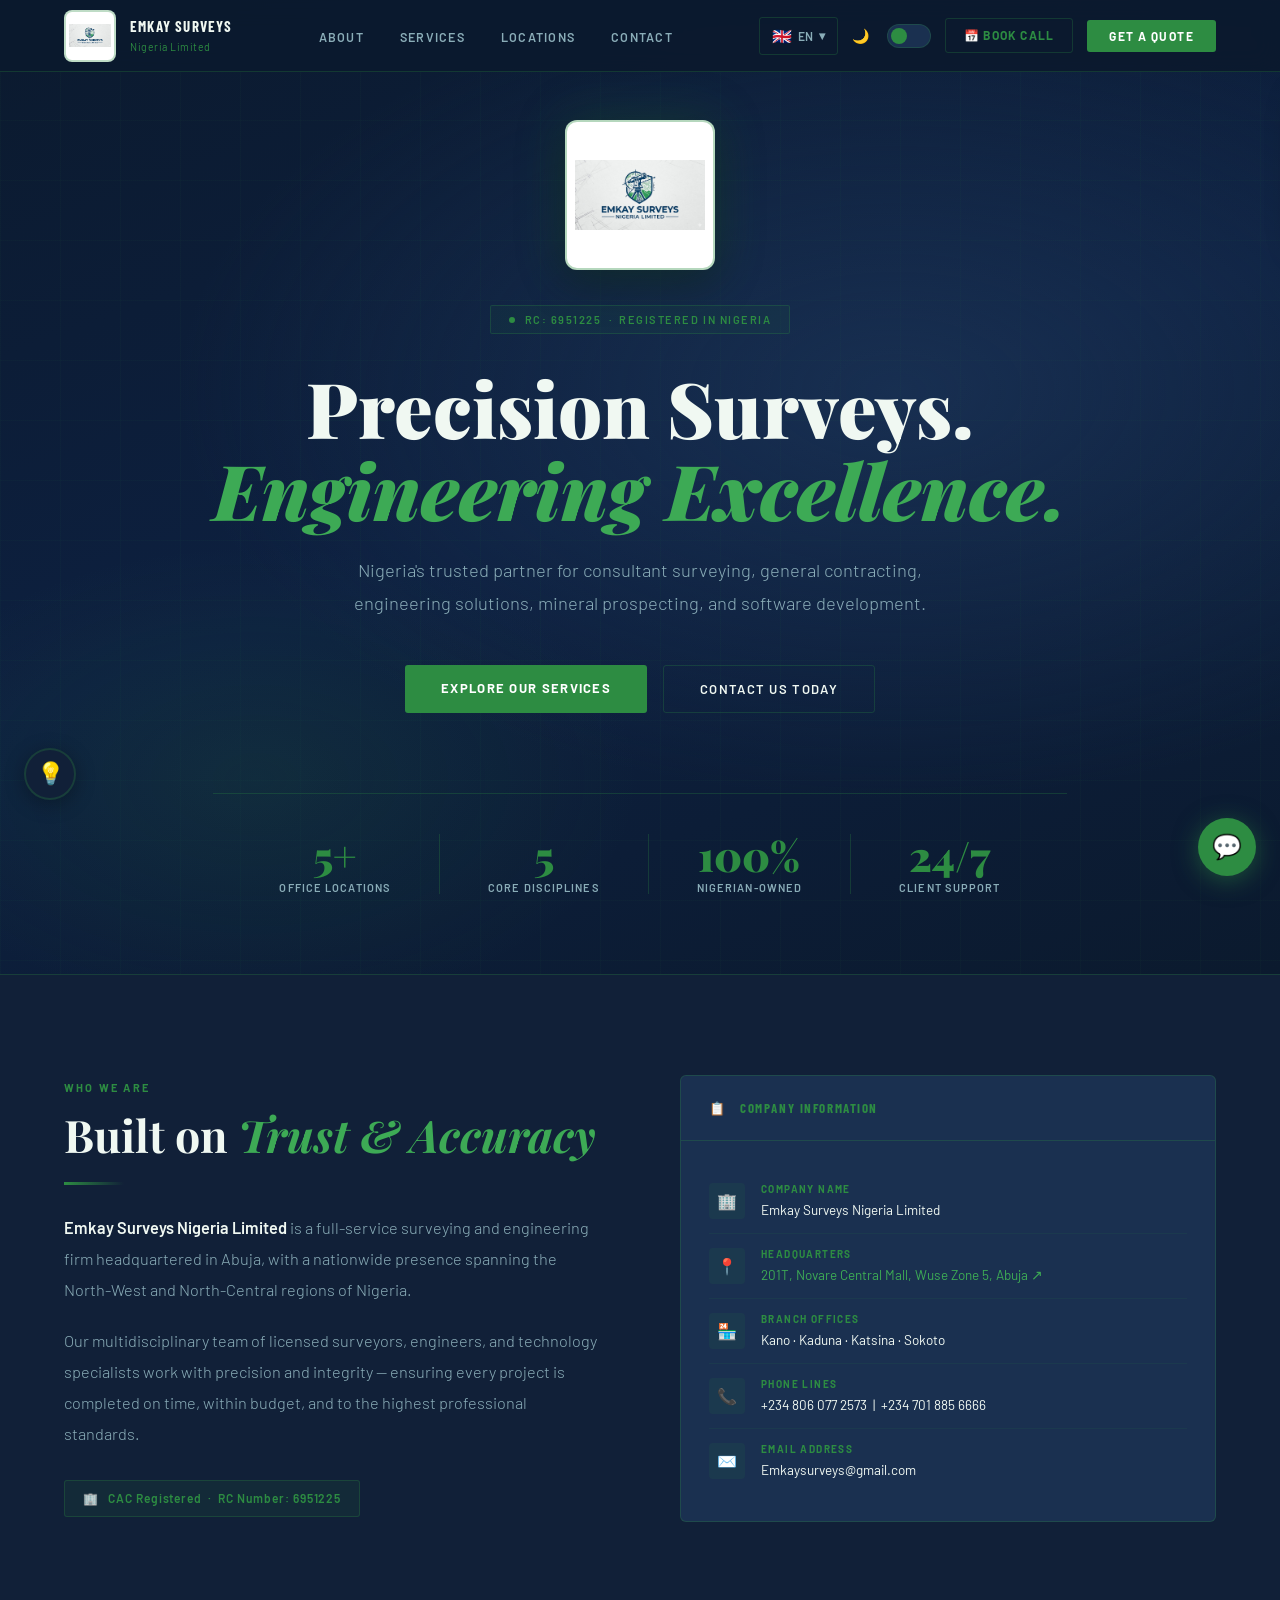
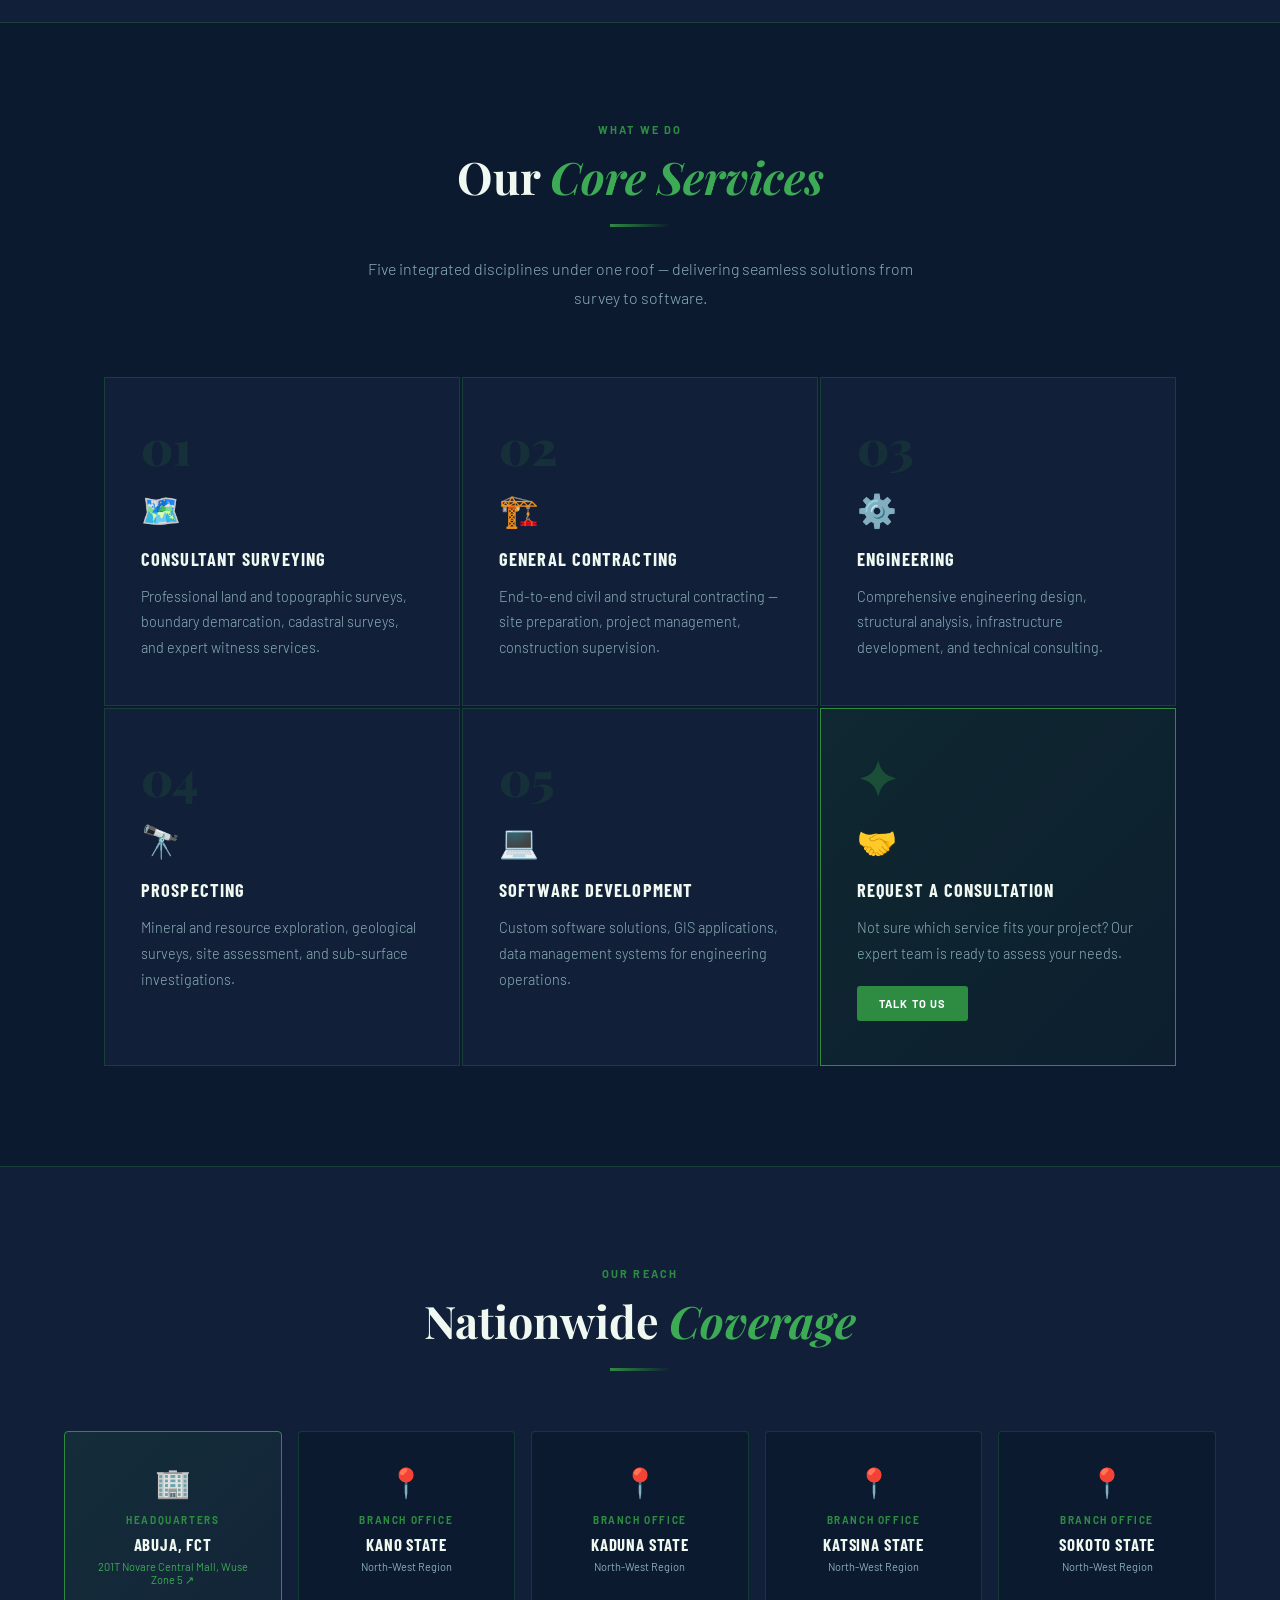
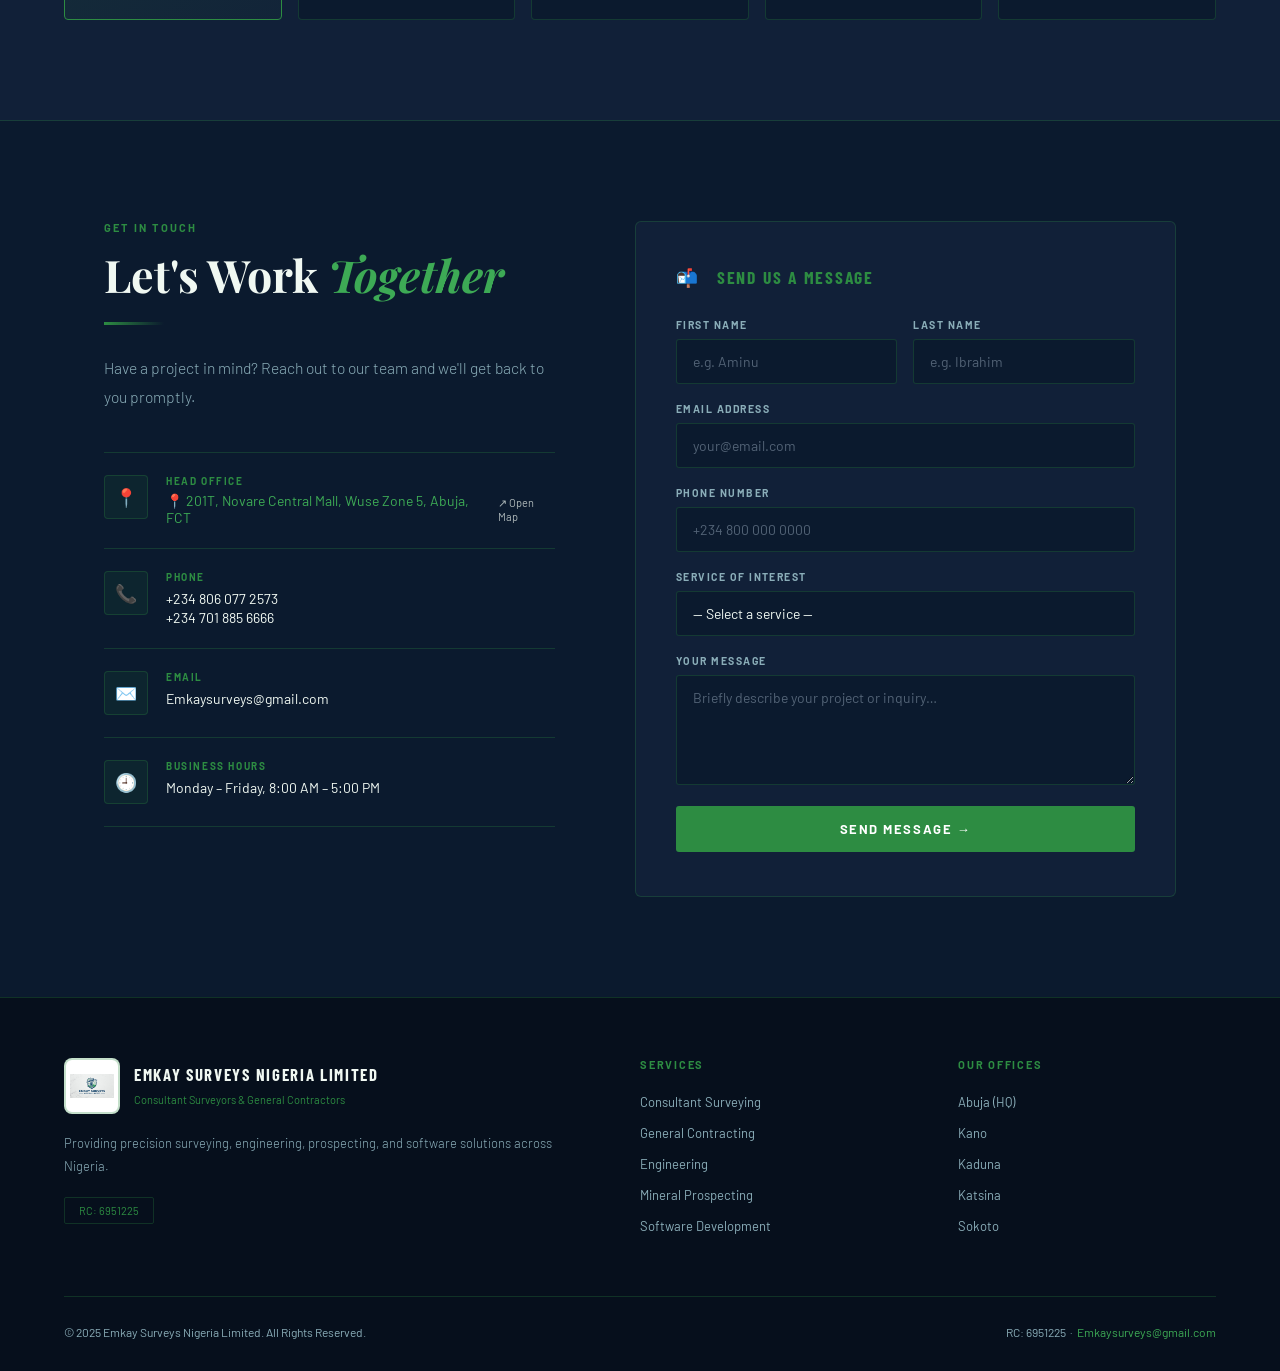
==== frontend/index.html @ 05090a27 "full page translation, smarter chatbot, human handoff to DB" ====
<!DOCTYPE html>
<html lang="en">
<head>
<meta charset="UTF-8">
<meta name="viewport" content="width=device-width, initial-scale=1.0">
<title>Emkay Surveys Nigeria Limited</title>
<link href="https://fonts.googleapis.com/css2?family=Playfair+Display:wght@400;600;700;900&family=Barlow:wght@300;400;500;600&family=Barlow+Condensed:wght@400;600;700&display=swap" rel="stylesheet">
<style>
  *,*::before,*::after{box-sizing:border-box;margin:0;padding:0}
  :root{
    --navy:#0b1a2e;--navy-mid:#112038;--navy-light:#1a3050;
    --gold:#2d8c42;--gold-light:#3daa55;--gold-pale:#a8e6b4;
    --white:#f0f8f2;--off-white:#dff0e4;--text-muted:#8aadb8;
    --border:rgba(45,140,66,0.28);
  }
  body.light{
    --navy:#f0f8f2;--navy-mid:#ffffff;--navy-light:#e0f0e6;
    --white:#0d1f2d;--off-white:#1a2e3a;--text-muted:#4a6a5a;
    --border:rgba(45,140,66,0.3);
  }
  body.light nav{background:rgba(240,248,242,0.96);}
  body.light .hero-bg{background:radial-gradient(ellipse 80% 60% at 70% 40%,rgba(45,140,66,.07) 0%,transparent 70%),linear-gradient(160deg,#f0f8f2 0%,#e0f0e6 50%,#f0f8f2 100%);}
  body.light .hero-grid-lines{background-image:linear-gradient(rgba(45,140,66,.08) 1px,transparent 1px),linear-gradient(90deg,rgba(45,140,66,.08) 1px,transparent 1px);}
  body.light footer{background:#daeee1;}
  body.light .service-card{background:#fff;}
  body.light .service-card:hover{background:#f0f8f2;}
  body.light .branch-card{background:#fff;}
  body.light .contact-form{background:#fff;}
  body.light .form-group input,body.light .form-group select,body.light .form-group textarea{background:#f0f8f2;color:#0d1f2d;}
  body.light .nav-logo-text strong{color:#0d1f2d;}
  body.light .about-card{background:#f5fbf7;}
  body.light .theme-toggle{background:#b8d4bf;}
  body.light .theme-toggle::after{transform:translateX(20px);}

  /* ── SPLASH ── */
  #splash{
    position:fixed;inset:0;z-index:9999;
    background:linear-gradient(135deg,#0b1a2e 0%,#0d2b1a 50%,#0b1a2e 100%);
    display:flex;flex-direction:column;align-items:center;justify-content:center;
    animation: splashHide 0.9s 2.6s ease forwards;
    pointer-events:none;
  }
  @keyframes splashHide {
    0%   { opacity:1; visibility:visible; }
    100% { opacity:0; visibility:hidden; pointer-events:none; }
  }
  .splash-logo{
    width:160px;height:160px;object-fit:contain;
    border-radius:12px;border:3px solid rgba(45,140,66,.4);
    background:#fff;padding:8px;
    animation:splashPop .7s cubic-bezier(.175,.885,.32,1.275) both;
    box-shadow:0 0 80px rgba(45,140,66,.4);
  }
  .splash-title{
    font-family:'Playfair Display',serif;font-size:clamp(1.6rem,4vw,3rem);
    font-weight:900;color:#fff;text-align:center;margin-top:28px;
    animation:splashFadeUp .8s .3s ease both;line-height:1.2;
  }
  .splash-title em{color:#3daa55;font-style:italic;}
  .splash-sub{
    font-family:'Barlow',sans-serif;font-size:14px;letter-spacing:.2em;
    text-transform:uppercase;color:rgba(45,140,66,.8);margin-top:12px;
    animation:splashFadeUp .8s .5s ease both;
  }
  .splash-bar{
    width:200px;height:3px;background:rgba(255,255,255,.1);
    border-radius:3px;margin-top:36px;overflow:hidden;
    animation:splashFadeUp .8s .6s ease both;
  }
  .splash-bar-fill{
    height:100%;background:linear-gradient(90deg,#2d8c42,#3daa55);
    animation:splashLoad 2s .7s ease-out forwards;width:0;
  }
  @keyframes splashPop{from{opacity:0;transform:scale(.5)}to{opacity:1;transform:scale(1)}}
  @keyframes splashFadeUp{from{opacity:0;transform:translateY(20px)}to{opacity:1;transform:translateY(0)}}
  @keyframes splashLoad{to{width:100%}}

  /* ── THEME TOGGLE ── */
  .theme-toggle{width:44px;height:24px;background:var(--navy-light);border:1px solid var(--border);border-radius:20px;position:relative;cursor:pointer;transition:background .3s;flex-shrink:0;padding:0;outline:none;}
  .theme-toggle::after{content:'';position:absolute;top:3px;left:3px;width:16px;height:16px;border-radius:50%;background:var(--gold);transition:transform .3s;}
  .theme-icon{font-size:14px;margin-right:4px;}
  .nav-right{display:flex;align-items:center;gap:14px;}
  html{scroll-behavior:smooth;}
  body{font-family:'Barlow',sans-serif;background:var(--navy);color:var(--white);overflow-x:hidden;transition:background .3s,color .3s;}

  /* ── NAV ── */
  nav{position:fixed;top:0;left:0;right:0;z-index:100;display:flex;align-items:center;justify-content:space-between;padding:0 5vw;height:72px;background:rgba(11,26,46,.92);backdrop-filter:blur(12px);border-bottom:1px solid var(--border);}
  .nav-logo{display:flex;align-items:center;gap:14px;text-decoration:none;}
  .nav-logo img{width:52px;height:52px;object-fit:contain;border-radius:8px;background:#fff;padding:3px;border:2px solid rgba(45,140,66,.3);}
  .nav-logo-text{line-height:1.2;}
  .nav-logo-text strong{display:block;font-family:'Barlow Condensed',sans-serif;font-weight:700;font-size:15px;letter-spacing:.08em;text-transform:uppercase;color:var(--white);}
  .nav-logo-text span{font-size:10.5px;color:var(--gold);letter-spacing:.05em;}
  .nav-links{display:flex;gap:36px;list-style:none;}
  .nav-links a{font-size:12.5px;font-weight:600;letter-spacing:.1em;text-transform:uppercase;text-decoration:none;color:var(--text-muted);transition:color .2s;}
  .nav-links a:hover{color:var(--gold-light);}
  .nav-cta{padding:9px 22px;background:var(--gold);color:#fff;font-size:12px;font-weight:700;letter-spacing:.12em;text-transform:uppercase;text-decoration:none;border-radius:3px;transition:background .2s;}
  .nav-cta:hover{background:var(--gold-light);}

  /* ── HERO ── */
  #hero{min-height:100vh;display:grid;place-items:center;position:relative;overflow:hidden;padding:120px 5vw 80px;}
  .hero-bg{position:absolute;inset:0;background:radial-gradient(ellipse 80% 60% at 70% 40%,rgba(28,53,88,.7) 0%,transparent 70%),radial-gradient(ellipse 50% 40% at 20% 80%,rgba(45,140,66,.12) 0%,transparent 60%),linear-gradient(160deg,#0b1a2e 0%,#0d2040 50%,#0b1a2e 100%);}
  .hero-grid-lines{position:absolute;inset:0;background-image:linear-gradient(rgba(45,140,66,.04) 1px,transparent 1px),linear-gradient(90deg,rgba(45,140,66,.04) 1px,transparent 1px);background-size:60px 60px;}
  .hero-content{position:relative;z-index:2;max-width:900px;text-align:center;}
  .hero-logo-wrap{margin-bottom:32px;animation:fadeDown .6s ease both;}
  .hero-logo{width:150px;height:150px;object-fit:contain;border-radius:12px;border:2px solid rgba(45,140,66,.35);background:#fff;padding:8px;box-shadow:0 0 50px rgba(45,140,66,.25),0 12px 40px rgba(0,0,0,.4);transition:transform .3s,box-shadow .3s;}
  .hero-logo:hover{transform:scale(1.04);box-shadow:0 0 70px rgba(45,140,66,.4),0 16px 48px rgba(0,0,0,.4);}
  .hero-badge{display:inline-flex;align-items:center;gap:10px;padding:7px 18px;border:1px solid var(--border);border-radius:2px;font-size:11px;font-weight:600;letter-spacing:.14em;text-transform:uppercase;color:var(--gold);margin-bottom:32px;background:rgba(45,140,66,.07);animation:fadeDown .8s ease both;}
  .hero-badge::before{content:'';width:6px;height:6px;border-radius:50%;background:var(--gold);animation:pulse 2s infinite;}
  @keyframes pulse{0%,100%{opacity:1}50%{opacity:.3}}
  .hero-title{font-family:'Playfair Display',serif;font-size:clamp(2.8rem,6vw,5.5rem);font-weight:900;line-height:1.07;color:var(--white);margin-bottom:24px;animation:fadeDown .8s .15s ease both;}
  .hero-title em{font-style:italic;color:var(--gold-light);}
  .hero-sub{font-size:clamp(1rem,1.5vw,1.15rem);color:var(--text-muted);font-weight:300;line-height:1.8;max-width:600px;margin:0 auto 44px;animation:fadeDown .8s .3s ease both;}
  .hero-actions{display:flex;gap:16px;justify-content:center;flex-wrap:wrap;animation:fadeDown .8s .45s ease both;}
  .btn-primary{padding:15px 36px;background:var(--gold);color:#fff;font-size:13px;font-weight:700;letter-spacing:.1em;text-transform:uppercase;text-decoration:none;border-radius:3px;transition:background .2s,transform .15s;}
  .btn-primary:hover{background:var(--gold-light);transform:translateY(-2px);}
  .btn-outline{padding:15px 36px;border:1px solid var(--border);color:var(--white);font-size:13px;font-weight:600;letter-spacing:.1em;text-transform:uppercase;text-decoration:none;border-radius:3px;transition:border-color .2s,color .2s,transform .15s;}
  .btn-outline:hover{border-color:var(--gold);color:var(--gold);transform:translateY(-2px);}
  .hero-stats{display:flex;gap:0;justify-content:center;margin-top:80px;border-top:1px solid var(--border);padding-top:40px;flex-wrap:wrap;animation:fadeDown .8s .6s ease both;}
  .stat{padding:0 48px;text-align:center;border-right:1px solid var(--border);}
  .stat:last-child{border-right:none;}
  .stat-num{font-family:'Playfair Display',serif;font-size:2.6rem;font-weight:900;color:var(--gold);line-height:1;}
  .stat-label{font-size:11px;font-weight:600;letter-spacing:.1em;text-transform:uppercase;color:var(--text-muted);margin-top:6px;}
  @keyframes fadeDown{from{opacity:0;transform:translateY(-18px)}to{opacity:1;transform:translateY(0)}}

  /* ── SECTIONS ── */
  section{padding:100px 5vw;}
  .section-label{font-size:11px;font-weight:700;letter-spacing:.2em;text-transform:uppercase;color:var(--gold);margin-bottom:14px;}
  .section-title{font-family:'Playfair Display',serif;font-size:clamp(1.8rem,3.5vw,3rem);font-weight:700;line-height:1.2;color:var(--white);}
  .section-title em{font-style:italic;color:var(--gold-light);}
  .divider{width:60px;height:3px;background:linear-gradient(90deg,var(--gold),transparent);margin:20px 0 28px;}

  /* ── ABOUT ── */
  #about{background:var(--navy-mid);border-top:1px solid var(--border);border-bottom:1px solid var(--border);}
  .about-grid{display:grid;grid-template-columns:1fr 1fr;gap:80px;align-items:center;max-width:1200px;margin:0 auto;}
  .about-text p{font-size:1.02rem;line-height:1.9;color:var(--text-muted);margin-bottom:20px;font-weight:300;}
  .about-text p strong{color:var(--white);font-weight:600;}
  .rc-badge{display:inline-flex;align-items:center;gap:10px;padding:10px 18px;background:rgba(45,140,66,.1);border:1px solid var(--border);border-radius:3px;font-size:12px;font-weight:600;letter-spacing:.08em;color:var(--gold);margin-top:10px;}
  .about-card{background:var(--navy-light);border:1px solid var(--border);border-radius:6px;overflow:hidden;}
  .about-card-header{padding:24px 28px;border-bottom:1px solid var(--border);font-family:'Barlow Condensed',sans-serif;font-size:13px;font-weight:700;letter-spacing:.12em;text-transform:uppercase;color:var(--gold);}
  .about-card-body{padding:28px;}
  .info-row{display:flex;align-items:flex-start;gap:16px;padding:14px 0;border-bottom:1px solid rgba(45,140,66,.1);}
  .info-row:last-child{border-bottom:none;}
  .info-icon{width:36px;height:36px;flex-shrink:0;background:rgba(45,140,66,.1);border-radius:4px;display:flex;align-items:center;justify-content:center;font-size:16px;}
  .info-content label{display:block;font-size:10px;font-weight:700;letter-spacing:.14em;text-transform:uppercase;color:var(--gold);margin-bottom:4px;}
  .info-content span{font-size:13.5px;color:var(--white);font-weight:400;}

  /* ── SERVICES ── */
  #services{max-width:1200px;margin:0 auto;}
  .services-header{text-align:center;margin-bottom:64px;}
  .services-header .divider{margin:20px auto 28px;}
  .services-header p{font-size:1rem;color:var(--text-muted);max-width:560px;margin:0 auto;font-weight:300;line-height:1.8;}
  .services-grid{display:grid;grid-template-columns:repeat(3,1fr);gap:2px;}
  .service-card{background:var(--navy-mid);padding:44px 36px;border:1px solid var(--border);transition:background .25s,transform .2s;cursor:default;position:relative;overflow:hidden;}
  .service-card::after{content:'';position:absolute;bottom:0;left:0;width:0;height:2px;background:var(--gold);transition:width .35s ease;}
  .service-card:hover{background:var(--navy-light);transform:translateY(-4px);}
  .service-card:hover::after{width:100%;}
  .service-num{font-family:'Playfair Display',serif;font-size:3rem;font-weight:900;color:rgba(45,140,66,.15);line-height:1;margin-bottom:20px;}
  .service-icon{font-size:2rem;margin-bottom:18px;}
  .service-name{font-family:'Barlow Condensed',sans-serif;font-size:1.15rem;font-weight:700;letter-spacing:.06em;text-transform:uppercase;color:var(--white);margin-bottom:14px;}
  .service-desc{font-size:.9rem;line-height:1.8;color:var(--text-muted);font-weight:300;}

  /* ── BRANCHES ── */
  #branches{background:var(--navy-mid);border-top:1px solid var(--border);border-bottom:1px solid var(--border);}
  .branches-inner{max-width:1200px;margin:0 auto;}
  .branches-header{text-align:center;margin-bottom:60px;}
  .branches-header .divider{margin:20px auto 28px;}
  .branches-grid{display:grid;grid-template-columns:repeat(5,1fr);gap:16px;}
  .branch-card{background:var(--navy);border:1px solid var(--border);border-radius:4px;padding:32px 24px;text-align:center;transition:border-color .2s,transform .2s;}
  .branch-card:hover{border-color:var(--gold);transform:translateY(-4px);}
  .branch-card.hq{background:linear-gradient(135deg,rgba(45,140,66,.12),rgba(45,140,66,.04));border-color:var(--gold);}
  .branch-icon{font-size:1.8rem;margin-bottom:14px;}
  .branch-tag{font-size:10px;font-weight:700;letter-spacing:.16em;text-transform:uppercase;color:var(--gold);margin-bottom:8px;}
  .branch-name{font-family:'Barlow Condensed',sans-serif;font-size:1.05rem;font-weight:700;letter-spacing:.05em;text-transform:uppercase;color:var(--white);margin-bottom:6px;}
  .branch-sub{font-size:11px;color:var(--text-muted);}

  /* ── CONTACT ── */
  #contact{max-width:1200px;margin:0 auto;}
  .contact-grid{display:grid;grid-template-columns:1fr 1.2fr;gap:80px;align-items:start;}
  .contact-info p{font-size:.98rem;color:var(--text-muted);line-height:1.9;font-weight:300;margin-bottom:40px;}
  .contact-items{display:flex;flex-direction:column;gap:0;}
  .contact-item{display:flex;align-items:flex-start;gap:18px;padding:22px 0;border-bottom:1px solid var(--border);}
  .contact-item:first-child{border-top:1px solid var(--border);}
  .contact-item-icon{width:44px;height:44px;flex-shrink:0;background:rgba(45,140,66,.1);border:1px solid var(--border);border-radius:4px;display:flex;align-items:center;justify-content:center;font-size:18px;}
  .contact-item-content label{display:block;font-size:10px;font-weight:700;letter-spacing:.16em;text-transform:uppercase;color:var(--gold);margin-bottom:5px;}
  .contact-item-content span{font-size:14px;color:var(--white);font-weight:400;}
  .contact-item-content a{color:var(--white);text-decoration:none;transition:color .2s;}
  .contact-item-content a:hover{color:var(--gold-light);}
  .contact-form{background:var(--navy-mid);border:1px solid var(--border);border-radius:6px;padding:44px 40px;}
  .form-title{font-family:'Barlow Condensed',sans-serif;font-size:1.1rem;font-weight:700;letter-spacing:.1em;text-transform:uppercase;color:var(--gold);margin-bottom:30px;}
  .form-row{display:grid;grid-template-columns:1fr 1fr;gap:16px;}
  .form-group{margin-bottom:18px;}
  .form-group label{display:block;font-size:10.5px;font-weight:700;letter-spacing:.14em;text-transform:uppercase;color:var(--text-muted);margin-bottom:8px;}
  .form-group input,.form-group select,.form-group textarea{width:100%;background:var(--navy);border:1px solid var(--border);border-radius:3px;padding:13px 16px;color:var(--white);font-family:'Barlow',sans-serif;font-size:14px;outline:none;transition:border-color .2s;}
  .form-group input:focus,.form-group select:focus,.form-group textarea:focus{border-color:var(--gold);}
  .form-group select{appearance:none;cursor:pointer;}
  .form-group textarea{resize:vertical;min-height:110px;}
  .form-group input::placeholder,.form-group textarea::placeholder{color:rgba(154,172,190,.5);}
  .form-submit{width:100%;padding:15px;background:var(--gold);color:#fff;font-family:'Barlow',sans-serif;font-size:13px;font-weight:700;letter-spacing:.12em;text-transform:uppercase;border:none;border-radius:3px;cursor:pointer;transition:background .2s;}
  .form-submit:hover{background:var(--gold-light);}
  .form-submit:disabled{opacity:.6;cursor:not-allowed;}
  .form-msg{padding:13px 16px;border-radius:3px;font-size:13px;font-weight:500;margin-bottom:16px;display:none;}
  .form-msg.success{background:rgba(46,204,113,.1);border:1px solid rgba(46,204,113,.3);color:#2ecc71;}
  .form-msg.error{background:rgba(231,76,60,.1);border:1px solid rgba(231,76,60,.3);color:#e74c3c;}

  /* ── FOOTER ── */
  footer{background:#060f1c;border-top:1px solid var(--border);padding:60px 5vw 32px;}
  .footer-grid{display:grid;grid-template-columns:2fr 1fr 1fr;gap:60px;max-width:1200px;margin:0 auto 50px;}
  .footer-brand-row{display:flex;align-items:center;gap:14px;margin-bottom:16px;}
  .footer-brand-row img{width:56px;height:56px;object-fit:contain;border-radius:8px;border:2px solid var(--border);padding:4px;background:#fff;}
  .footer-brand strong{display:block;font-family:'Barlow Condensed',sans-serif;font-size:1.05rem;font-weight:700;letter-spacing:.1em;text-transform:uppercase;color:var(--white);margin-bottom:4px;}
  .footer-brand span{font-size:11px;color:var(--gold);}
  .footer-brand p{font-size:13px;color:var(--text-muted);line-height:1.8;margin-top:18px;font-weight:300;}
  .footer-rc{display:inline-block;margin-top:18px;font-size:11px;color:var(--text-muted);border:1px solid var(--border);padding:6px 14px;border-radius:2px;}
  .footer-col h4{font-size:11px;font-weight:700;letter-spacing:.16em;text-transform:uppercase;color:var(--gold);margin-bottom:20px;}
  .footer-col ul{list-style:none;}
  .footer-col ul li{margin-bottom:12px;}
  .footer-col ul li a{font-size:13px;color:var(--text-muted);text-decoration:none;transition:color .2s;}
  .footer-col ul li a:hover{color:var(--white);}
  .footer-bottom{max-width:1200px;margin:0 auto;display:flex;justify-content:space-between;align-items:center;padding-top:28px;border-top:1px solid var(--border);font-size:12px;color:var(--text-muted);flex-wrap:wrap;gap:10px;}

  /* ── PUSH NOTIFICATION PROMPT ── */
  #push-prompt{
    position:fixed;top:90px;right:20px;z-index:500;
    background:var(--navy-mid);border:1px solid var(--border);
    border-radius:8px;padding:20px 22px;max-width:320px;
    box-shadow:0 8px 32px rgba(0,0,0,.4);
    transform:translateX(360px);transition:transform .4s ease;
  }
  #push-prompt.show{transform:translateX(0);}
  #push-prompt h4{font-size:14px;font-weight:700;color:var(--white);margin-bottom:6px;}
  #push-prompt p{font-size:12px;color:var(--text-muted);line-height:1.6;margin-bottom:14px;}
  .push-btns{display:flex;gap:8px;}
  .push-allow{padding:8px 16px;background:var(--gold);color:#fff;border:none;border-radius:3px;font-size:12px;font-weight:700;cursor:pointer;font-family:'Barlow',sans-serif;}
  .push-deny{padding:8px 12px;background:transparent;color:var(--text-muted);border:1px solid var(--border);border-radius:3px;font-size:12px;cursor:pointer;font-family:'Barlow',sans-serif;}

  /* ── SUGGESTION BOX ── */
  #suggest-btn{
    position:fixed;left:24px;bottom:100px;z-index:400;
    width:52px;height:52px;border-radius:50%;
    background:var(--navy-mid);border:2px solid var(--border);
    color:var(--gold);font-size:22px;cursor:pointer;
    box-shadow:0 4px 20px rgba(0,0,0,.3);
    display:flex;align-items:center;justify-content:center;
    transition:background .2s,transform .2s;
  }
  #suggest-btn:hover{background:var(--navy-light);transform:scale(1.1);}
  #suggest-panel{
    position:fixed;left:24px;bottom:164px;z-index:400;
    width:300px;background:var(--navy-mid);border:1px solid var(--border);
    border-radius:8px;padding:22px;box-shadow:0 8px 32px rgba(0,0,0,.4);
    transform:translateY(20px);opacity:0;visibility:hidden;
    transition:all .3s ease;
  }
  #suggest-panel.open{transform:translateY(0);opacity:1;visibility:visible;}
  #suggest-panel h4{font-size:13px;font-weight:700;color:var(--gold);letter-spacing:.1em;text-transform:uppercase;margin-bottom:14px;}
  #suggest-panel textarea{width:100%;background:var(--navy);border:1px solid var(--border);border-radius:3px;padding:10px 12px;color:var(--white);font-family:'Barlow',sans-serif;font-size:13px;resize:none;height:90px;outline:none;}
  #suggest-panel textarea:focus{border-color:var(--gold);}
  #suggest-panel input{width:100%;background:var(--navy);border:1px solid var(--border);border-radius:3px;padding:9px 12px;color:var(--white);font-family:'Barlow',sans-serif;font-size:13px;outline:none;margin-bottom:10px;}
  #suggest-panel input:focus{border-color:var(--gold);}
  .suggest-submit{width:100%;padding:10px;background:var(--gold);color:#fff;border:none;border-radius:3px;font-size:12px;font-weight:700;letter-spacing:.1em;text-transform:uppercase;cursor:pointer;font-family:'Barlow',sans-serif;margin-top:10px;}
  .suggest-submit:hover{background:var(--gold-light);}
  .suggest-done{font-size:13px;color:#2ecc71;text-align:center;display:none;padding:10px 0;}

  /* ── SCHEDULE CALL ── */
  #schedule-overlay{position:fixed;inset:0;background:rgba(6,15,28,.85);z-index:600;display:none;align-items:center;justify-content:center;padding:24px;}
  #schedule-overlay.open{display:flex;}
  .schedule-modal{background:var(--navy-mid);border:1px solid var(--border);border-radius:8px;max-width:500px;width:100%;}
  .schedule-header{display:flex;align-items:center;justify-content:space-between;padding:22px 28px;border-bottom:1px solid var(--border);}
  .schedule-header h3{font-family:'Barlow Condensed',sans-serif;font-size:1rem;font-weight:700;letter-spacing:.12em;text-transform:uppercase;color:var(--gold);}
  .modal-x{background:none;border:none;color:var(--text-muted);cursor:pointer;font-size:20px;line-height:1;}
  .modal-x:hover{color:var(--white);}
  .schedule-body{padding:28px;}
  .schedule-body .form-group{margin-bottom:14px;}
  .schedule-body .form-row{gap:12px;}
  .schedule-done{text-align:center;padding:20px 0;display:none;}
  .schedule-done p{color:#2ecc71;font-weight:600;}

  /* ── CHAT WIDGET ── */
  #chat-btn{
    position:fixed;right:24px;bottom:24px;z-index:400;
    width:58px;height:58px;border-radius:50%;
    background:var(--gold);border:none;color:#fff;font-size:24px;
    cursor:pointer;box-shadow:0 4px 24px rgba(45,140,66,.5);
    display:flex;align-items:center;justify-content:center;
    transition:transform .2s,box-shadow .2s;
  }
  #chat-btn:hover{transform:scale(1.1);box-shadow:0 6px 32px rgba(45,140,66,.7);}
  #chat-badge{
    position:absolute;top:-4px;right:-4px;width:18px;height:18px;
    background:#e74c3c;border-radius:50%;font-size:10px;font-weight:700;
    color:#fff;display:flex;align-items:center;justify-content:center;
    display:none;
  }
  #chat-window{
    position:fixed;right:24px;bottom:96px;z-index:400;
    width:360px;background:var(--navy-mid);border:1px solid var(--border);
    border-radius:12px;box-shadow:0 12px 48px rgba(0,0,0,.5);
    display:flex;flex-direction:column;overflow:hidden;
    height:0;opacity:0;visibility:hidden;transition:all .35s ease;
  }
  #chat-window.open{height:520px;opacity:1;visibility:visible;}
  .chat-head{
    padding:16px 20px;background:linear-gradient(135deg,#1a3050,#0d2b1a);
    border-bottom:1px solid var(--border);
    display:flex;align-items:center;gap:12px;
  }
  .chat-avatar{width:38px;height:38px;background:var(--gold);border-radius:50%;display:flex;align-items:center;justify-content:center;font-size:18px;}
  .chat-head-info{flex:1;}
  .chat-head-info strong{display:block;font-size:14px;font-weight:600;color:var(--white);}
  .chat-head-info span{font-size:11px;color:var(--gold);}
  .chat-close{background:none;border:none;color:var(--text-muted);cursor:pointer;font-size:18px;}
  .chat-msgs{flex:1;overflow-y:auto;padding:16px;display:flex;flex-direction:column;gap:10px;}
  .chat-msgs::-webkit-scrollbar{width:4px;}
  .chat-msgs::-webkit-scrollbar-thumb{background:var(--border);border-radius:2px;}
  .msg{max-width:82%;padding:10px 14px;border-radius:12px;font-size:13px;line-height:1.6;}
  .msg.bot{background:var(--navy-light);color:var(--white);align-self:flex-start;border-bottom-left-radius:2px;}
  .msg.user{background:var(--gold);color:#fff;align-self:flex-end;border-bottom-right-radius:2px;}
  .msg.typing{background:var(--navy-light);color:var(--text-muted);align-self:flex-start;}
  .typing-dots span{display:inline-block;width:6px;height:6px;border-radius:50%;background:var(--text-muted);margin:0 2px;animation:typingDot 1.2s infinite;}
  .typing-dots span:nth-child(2){animation-delay:.2s;}
  .typing-dots span:nth-child(3){animation-delay:.4s;}
  @keyframes typingDot{0%,80%,100%{transform:scale(.8);opacity:.5}40%{transform:scale(1.2);opacity:1}}
  .chat-human-btn{margin:0 16px 12px;padding:10px;background:transparent;border:1px solid var(--border);border-radius:6px;color:var(--gold);font-size:12px;font-weight:600;cursor:pointer;font-family:'Barlow',sans-serif;transition:.2s;}
  .chat-human-btn:hover{background:rgba(45,140,66,.1);}
  .chat-input-row{display:flex;gap:8px;padding:12px 14px;border-top:1px solid var(--border);}
  #chat-input{flex:1;background:var(--navy);border:1px solid var(--border);border-radius:20px;padding:10px 16px;color:var(--white);font-family:'Barlow',sans-serif;font-size:13px;outline:none;}
  #chat-input:focus{border-color:var(--gold);}
  #chat-send{width:38px;height:38px;background:var(--gold);border:none;border-radius:50%;color:#fff;font-size:16px;cursor:pointer;display:flex;align-items:center;justify-content:center;flex-shrink:0;}

  /* ── RESPONSIVE ── */
  @media(max-width:900px){
    .nav-links{display:none;}
    .about-grid,.contact-grid{grid-template-columns:1fr;gap:48px;}
    .services-grid{grid-template-columns:1fr 1fr;}
    .branches-grid{grid-template-columns:repeat(2,1fr);}
    .branches-grid .branch-card:last-child{grid-column:span 2;}
    .footer-grid{grid-template-columns:1fr;gap:36px;}
    .form-row{grid-template-columns:1fr;}
    .contact-form{padding:30px 24px;}
    .hero-stats .stat{padding:0 24px;}
    #chat-window{width:calc(100vw - 32px);right:16px;}
  }
  @media(max-width:560px){
    .services-grid{grid-template-columns:1fr;}
    .branches-grid{grid-template-columns:1fr;}
    .branches-grid .branch-card:last-child{grid-column:auto;}
  }

  /* ── LANGUAGE SWITCHER ── */
  .lang-wrap { position:relative; }
  .lang-btn {
    display:flex;align-items:center;gap:6px;
    padding:8px 12px;background:transparent;
    border:1px solid var(--border);border-radius:3px;
    color:var(--text-muted);font-family:'Barlow',sans-serif;
    font-size:12px;font-weight:600;cursor:pointer;
    transition:.2s;
  }
  .lang-btn:hover{border-color:var(--gold);color:var(--gold);}
  .lang-flag{font-size:16px;}
  .lang-dropdown{
    position:absolute;top:calc(100% + 8px);right:0;
    background:var(--navy-mid);border:1px solid var(--border);
    border-radius:6px;min-width:170px;z-index:200;
    box-shadow:0 8px 32px rgba(0,0,0,.4);
    display:none;overflow:hidden;
  }
  .lang-wrap:hover .lang-dropdown{display:block;}
  .lang-option{
    display:flex;align-items:center;gap:10px;
    padding:10px 16px;cursor:pointer;font-size:13px;
    color:var(--text-muted);transition:background .15s;
    border-bottom:1px solid rgba(45,140,66,.08);
  }
  .lang-option:last-child{border-bottom:none;}
  .lang-option:hover{background:var(--navy-light);color:var(--white);}
  .lang-option.active{color:var(--gold);font-weight:600;}

</style>
</head>
<body>

<!-- SPLASH SCREEN -->
<div id="splash">
  <img src="[data-uri]" class="splash-logo" alt="Emkay Surveys Logo">
  <div class="splash-title" id="splash-title">Welcome to<br><em>Emkay Surveys</em></div>
  <div class="splash-sub">Nigeria Limited &nbsp;·&nbsp; RC: 6951225</div>
  <div class="splash-bar"><div class="splash-bar-fill"></div></div>
</div>

<!-- PUSH NOTIFICATION PROMPT -->
<div id="push-prompt">
  <h4>🔔 Stay Updated</h4>
  <p id="push-sub">Get notified about our services, announcements and project updates.</p>
  <div class="push-btns">
    <button class="push-allow" onclick="allowPush()">Allow</button>
    <button class="push-deny" onclick="dismissPush()">Not now</button>
  </div>
</div>

<!-- NAV -->
<nav>
  <a href="#" class="nav-logo">
    <img src="[data-uri]" alt="Emkay Surveys Logo">
    <div class="nav-logo-text">
      <strong>Emkay Surveys</strong>
      <span>Nigeria Limited</span>
    </div>
  </a>
  <ul class="nav-links">
    <li><a href="#about" id="nav-about">About</a></li>
    <li><a href="#services" id="nav-services">Services</a></li>
    <li><a href="#branches" id="nav-locations">Locations</a></li>
    <li><a href="#contact" id="nav-contact">Contact</a></li>
  </ul>
  <div class="nav-right">
    <div class="lang-wrap">
    <button class="lang-btn" id="lang-btn"><span class="lang-flag">🇬🇧</span><span id="lang-name">EN</span> ▾</button>
    <div class="lang-dropdown">
      <div class="lang-option active" onclick="setLang('en')">🇬🇧 &nbsp;English</div>
      <div class="lang-option" onclick="setLang('fr')">🇫🇷 &nbsp;Français</div>
      <div class="lang-option" onclick="setLang('ha')">🇳🇬 &nbsp;Hausa</div>
      <div class="lang-option" onclick="setLang('ig')">🇳🇬 &nbsp;Igbo</div>
      <div class="lang-option" onclick="setLang('yo')">🇳🇬 &nbsp;Yorùbá</div>
      <div class="lang-option" onclick="setLang('zh')">🇨🇳 &nbsp;中文</div>
    </div>
  </div>
  <span class="theme-icon" id="theme-icon">🌙</span>
    <button class="theme-toggle" id="theme-toggle" onclick="toggleTheme()"></button>
    <button onclick="document.getElementById('schedule-overlay').classList.add('open')" style="padding:9px 18px;background:transparent;border:1px solid var(--border);color:var(--gold);font-size:12px;font-weight:700;letter-spacing:.1em;text-transform:uppercase;border-radius:3px;cursor:pointer;font-family:'Barlow',sans-serif;">📅 Book Call</button>
    <a href="#contact" class="nav-cta" id="nav-quote">Get a Quote</a>
  </div>
</nav>

<!-- HERO -->
<section id="hero">
  <div class="hero-bg"></div>
  <div class="hero-grid-lines"></div>
  <div class="hero-content">
    <div class="hero-logo-wrap">
      <img src="[data-uri]" alt="Emkay Surveys Logo" class="hero-logo">
    </div>
    <div class="hero-badge">RC: 6951225 &nbsp;·&nbsp; Registered in Nigeria</div>
    <h1 class="hero-title" id="hero-title">Precision Surveys.<br><em>Engineering Excellence.</em></h1>
    <p class="hero-sub" id="hero-sub">Nigeria's trusted partner for consultant surveying, general contracting, engineering solutions, mineral prospecting, and software development.</p>
    <div class="hero-actions">
      <a href="#services" class="btn-primary">Explore Our Services</a>
      <a href="#contact" class="btn-outline">Contact Us Today</a>
    </div>
    <div class="hero-stats">
      <div class="stat"><div class="stat-num">5+</div><div class="stat-label">Office Locations</div></div>
      <div class="stat"><div class="stat-num">5</div><div class="stat-label">Core Disciplines</div></div>
      <div class="stat"><div class="stat-num">100%</div><div class="stat-label">Nigerian-Owned</div></div>
      <div class="stat"><div class="stat-num">24/7</div><div class="stat-label">Client Support</div></div>
    </div>
  </div>
</section>

<!-- ABOUT -->
<section id="about">
  <div class="about-grid">
    <div class="about-text">
      <div class="section-label" id="about-label">Who We Are</div>
      <h2 class="section-title" id="about-title">Built on <em>Trust &amp; Accuracy</em></h2>
      <div class="divider"></div>
      <p><strong>Emkay Surveys Nigeria Limited</strong> is a full-service surveying and engineering firm headquartered in Abuja, with a nationwide presence spanning the North-West and North-Central regions of Nigeria.</p>
      <p>Our multidisciplinary team of licensed surveyors, engineers, and technology specialists work with precision and integrity — ensuring every project is completed on time, within budget, and to the highest professional standards.</p>
      <div class="rc-badge">🏢 &nbsp; CAC Registered &nbsp;·&nbsp; RC Number: 6951225</div>
    </div>
    <div>
      <div class="about-card">
        <div class="about-card-header">📋 &nbsp; Company Information</div>
        <div class="about-card-body">
          <div class="info-row"><div class="info-icon">🏢</div><div class="info-content"><label>Company Name</label><span>Emkay Surveys Nigeria Limited</span></div></div>
          <div class="info-row"><div class="info-icon">📍</div><div class="info-content"><label>Headquarters</label><span><a href="https://www.google.com/maps/search/?api=1&query=Novare+Central+Mall+Wuse+Zone+5+Abuja+Nigeria" target="_blank" style="color:var(--gold-light);text-decoration:none;">201T, Novare Central Mall, Wuse Zone 5, Abuja ↗</a></span></div></div>
          <div class="info-row"><div class="info-icon">🏪</div><div class="info-content"><label>Branch Offices</label><span>Kano · Kaduna · Katsina · Sokoto</span></div></div>
          <div class="info-row"><div class="info-icon">📞</div><div class="info-content"><label>Phone Lines</label><span>+234 806 077 2573 &nbsp;|&nbsp; +234 701 885 6666</span></div></div>
          <div class="info-row"><div class="info-icon">✉️</div><div class="info-content"><label id="lbl-email">Email Address</label><span>Emkaysurveys@gmail.com</span></div></div>
        </div>
      </div>
    </div>
  </div>
</section>

<!-- SERVICES -->
<section id="services">
  <div style="max-width:1200px;margin:0 auto;">
    <div class="services-header">
      <div class="section-label" id="services-label">What We Do</div>
      <h2 class="section-title" id="services-title">Our <em>Core Services</em></h2>
      <div class="divider"></div>
      <p id="services-sub">Five integrated disciplines under one roof — delivering seamless solutions from survey to software.</p>
    </div>
    <div class="services-grid">
      <div class="service-card"><div class="service-num">01</div><div class="service-icon">🗺️</div><div class="service-name">Consultant Surveying</div><p class="service-desc">Professional land and topographic surveys, boundary demarcation, cadastral surveys, and expert witness services.</p></div>
      <div class="service-card"><div class="service-num">02</div><div class="service-icon">🏗️</div><div class="service-name">General Contracting</div><p class="service-desc">End-to-end civil and structural contracting — site preparation, project management, construction supervision.</p></div>
      <div class="service-card"><div class="service-num">03</div><div class="service-icon">⚙️</div><div class="service-name">Engineering</div><p class="service-desc">Comprehensive engineering design, structural analysis, infrastructure development, and technical consulting.</p></div>
      <div class="service-card"><div class="service-num">04</div><div class="service-icon">🔭</div><div class="service-name">Prospecting</div><p class="service-desc">Mineral and resource exploration, geological surveys, site assessment, and sub-surface investigations.</p></div>
      <div class="service-card"><div class="service-num">05</div><div class="service-icon">💻</div><div class="service-name">Software Development</div><p class="service-desc">Custom software solutions, GIS applications, data management systems for engineering operations.</p></div>
      <div class="service-card" style="background:linear-gradient(135deg,rgba(45,140,66,.12),rgba(45,140,66,.04));border-color:var(--gold);">
        <div class="service-num" style="color:rgba(45,140,66,.4);">✦</div>
        <div class="service-icon">🤝</div>
        <div class="service-name">Request a Consultation</div>
        <p class="service-desc">Not sure which service fits your project? Our expert team is ready to assess your needs.</p>
        <br><a href="#contact" class="btn-primary" style="font-size:11px;padding:11px 22px;display:inline-block;">Talk to Us</a>
      </div>
    </div>
  </div>
</section>

<!-- BRANCHES -->
<section id="branches">
  <div class="branches-inner">
    <div class="branches-header">
      <div class="section-label" id="branches-label">Our Reach</div>
      <h2 class="section-title" id="branches-title">Nationwide <em>Coverage</em></h2>
      <div class="divider"></div>
    </div>
    <div class="branches-grid">
      <div class="branch-card hq"><div class="branch-icon">🏢</div><div class="branch-tag">Headquarters</div><div class="branch-name">Abuja, FCT</div><div class="branch-sub"><a href="https://www.google.com/maps/search/?api=1&query=Novare+Central+Mall+Wuse+Zone+5+Abuja+Nigeria" target="_blank" style="color:var(--gold-light);text-decoration:none;">201T Novare Central Mall, Wuse Zone 5 ↗</a></div></div>
      <div class="branch-card"><div class="branch-icon">📍</div><div class="branch-tag">Branch Office</div><div class="branch-name">Kano State</div><div class="branch-sub">North-West Region</div></div>
      <div class="branch-card"><div class="branch-icon">📍</div><div class="branch-tag">Branch Office</div><div class="branch-name">Kaduna State</div><div class="branch-sub">North-West Region</div></div>
      <div class="branch-card"><div class="branch-icon">📍</div><div class="branch-tag">Branch Office</div><div class="branch-name">Katsina State</div><div class="branch-sub">North-West Region</div></div>
      <div class="branch-card"><div class="branch-icon">📍</div><div class="branch-tag">Branch Office</div><div class="branch-name">Sokoto State</div><div class="branch-sub">North-West Region</div></div>
    </div>
  </div>
</section>

<!-- CONTACT -->
<section id="contact">
  <div class="contact-grid">
    <div class="contact-info">
      <div class="section-label" id="contact-label">Get In Touch</div>
      <h2 class="section-title" id="contact-title">Let's Work <em>Together</em></h2>
      <div class="divider"></div>
      <p id="contact-sub">Have a project in mind? Reach out to our team and we'll get back to you promptly.</p>
      <div class="contact-items">
        <div class="contact-item"><div class="contact-item-icon">📍</div><div class="contact-item-content"><label>Head Office</label><span><a href="https://www.google.com/maps/search/?api=1&query=Novare+Central+Mall+Wuse+Zone+5+Abuja+Nigeria" target="_blank" style="color:var(--gold-light);text-decoration:none;display:flex;align-items:center;gap:6px;">📍 201T, Novare Central Mall, Wuse Zone 5, Abuja, FCT <span style="font-size:11px;opacity:.7">↗ Open Map</span></a></span></div></div>
        <div class="contact-item"><div class="contact-item-icon">📞</div><div class="contact-item-content"><label>Phone</label><span><a href="tel:+2348060772573">+234 806 077 2573</a><br><a href="tel:+2347018856666">+234 701 885 6666</a></span></div></div>
        <div class="contact-item"><div class="contact-item-icon">✉️</div><div class="contact-item-content"><label>Email</label><span><a href="mailto:Emkaysurveys@gmail.com">Emkaysurveys@gmail.com</a></span></div></div>
        <div class="contact-item"><div class="contact-item-icon">🕘</div><div class="contact-item-content"><label>Business Hours</label><span>Monday – Friday, 8:00 AM – 5:00 PM</span></div></div>
      </div>
    </div>
    <div class="contact-form">
      <div class="form-title" id="form-title-txt">📬 &nbsp; Send Us a Message</div>
      <div id="form-msg" class="form-msg"></div>
      <div class="form-row">
        <div class="form-group"><label id="lbl-first">First Name</label><input type="text" id="f-first" placeholder="e.g. Aminu"></div>
        <div class="form-group"><label id="lbl-last">Last Name</label><input type="text" id="f-last" placeholder="e.g. Ibrahim"></div>
      </div>
      <div class="form-group"><label>Email Address</label><input type="email" id="f-email" placeholder="your@email.com"></div>
      <div class="form-group"><label id="lbl-phone">Phone Number</label><input type="tel" id="f-phone" placeholder="+234 800 000 0000"></div>
      <div class="form-group"><label id="lbl-service">Service of Interest</label>
        <select id="f-service">
          <option value="" disabled selected>— Select a service —</option>
          <option>Consultant Surveying</option><option>General Contracting</option>
          <option>Engineering</option><option>Mineral Prospecting</option>
          <option>Software Development</option><option>Multiple Services / Not Sure</option>
        </select>
      </div>
      <div class="form-group"><label id="lbl-msg">Your Message</label><textarea id="f-message" placeholder="Briefly describe your project or inquiry…"></textarea></div>
      <button class="form-submit" id="form-btn" onclick="submitForm(event)">Send Message →</button>
    </div>
  </div>
</section>

<!-- FOOTER -->
<footer>
  <div class="footer-grid">
    <div class="footer-brand">
      <div class="footer-brand-row">
        <img src="[data-uri]" alt="Emkay Surveys Logo">
        <div><strong>Emkay Surveys Nigeria Limited</strong><span>Consultant Surveyors &amp; General Contractors</span></div>
      </div>
      <p id="footer-tagline">Providing precision surveying, engineering, prospecting, and software solutions across Nigeria.</p>
      <span class="footer-rc">RC: 6951225</span>
    </div>
    <div class="footer-col"><h4>Services</h4><ul><li><a href="#services">Consultant Surveying</a></li><li><a href="#services">General Contracting</a></li><li><a href="#services">Engineering</a></li><li><a href="#services">Mineral Prospecting</a></li><li><a href="#services">Software Development</a></li></ul></div>
    <div class="footer-col"><h4>Our Offices</h4><ul><li><a href="#branches">Abuja (HQ)</a></li><li><a href="#branches">Kano</a></li><li><a href="#branches">Kaduna</a></li><li><a href="#branches">Katsina</a></li><li><a href="#branches">Sokoto</a></li></ul></div>
  </div>
  <div class="footer-bottom">
    <span>© 2025 Emkay Surveys Nigeria Limited. All Rights Reserved.</span>
    <span>RC: 6951225 &nbsp;·&nbsp; <a href="mailto:Emkaysurveys@gmail.com" style="color:var(--gold-light);text-decoration:none;">Emkaysurveys@gmail.com</a></span>
  </div>
</footer>

<!-- SUGGESTION BOX -->
<button id="suggest-btn" title="Leave a suggestion" onclick="toggleSuggest()">💡</button>
<div id="suggest-panel">
  <h4>💡 Your Suggestion</h4>
  <input type="text" id="sug-name" placeholder="Your name (optional)">
  <textarea id="sug-text" placeholder="Share your idea or feedback…"></textarea>
  <button class="suggest-submit" onclick="submitSuggestion()">Send Suggestion</button>
  <div class="suggest-done" id="sug-done">✓ Thank you! We read every suggestion.</div>
</div>

<!-- SCHEDULE A CALL -->
<div id="schedule-overlay">
  <div class="schedule-modal">
    <div class="schedule-header" id="schedule-title-txt">
      <h3>📅 Schedule a Call</h3>
      <button class="modal-x" onclick="document.getElementById('schedule-overlay').classList.remove('open')">✕</button>
    </div>
    <div class="schedule-body">
      <div id="schedule-done" class="schedule-done"><p>✅ Call scheduled! We'll contact you at the chosen time.</p></div>
      <div id="schedule-form">
        <div class="form-group"><label>Your Full Name</label><input type="text" id="sc-name" placeholder="Aminu Ibrahim"></div>
        <div class="form-group"><label>Phone Number</label><input type="tel" id="sc-phone" placeholder="+234 800 000 0000"></div>
        <div class="form-row">
          <div class="form-group"><label>Preferred Date</label><input type="date" id="sc-date"></div>
          <div class="form-group"><label>Preferred Time</label><input type="time" id="sc-time"></div>
        </div>
        <div class="form-group"><label>What is it about?</label>
          <select id="sc-topic">
            <option value="" disabled selected>— Select topic —</option>
            <option>Land Survey</option><option>Construction Quote</option>
            <option>Engineering Consultation</option><option>Prospecting</option>
            <option>Software Project</option><option>General Enquiry</option>
          </select>
        </div>
        <button class="form-submit" onclick="submitSchedule()" style="margin-top:6px;">Confirm Booking →</button>
      </div>
    </div>
  </div>
</div>

<!-- CHAT WIDGET -->
<button id="chat-btn" onclick="toggleChat()">💬<span id="chat-badge">1</span></button>
<div id="chat-window">
  <div class="chat-head">
    <div class="chat-avatar">🤖</div>
    <div class="chat-head-info"><strong>Emkay Assistant</strong><span>🟢 Online — replies instantly</span></div>
    <button class="chat-close" onclick="toggleChat()">✕</button>
  </div>
  <div class="chat-msgs" id="chat-msgs"></div>
  <button class="chat-human-btn" onclick="requestHuman()" id="chat-human-btn">👤 Talk to a human instead</button>
  <div class="chat-input-row">
    <input type="text" id="chat-input" placeholder="Type your message…" onkeydown="if(event.key==='Enter')sendChat()">
    <button id="chat-send" onclick="sendChat()">➤</button>
  </div>
</div>

<script>
const API_BASE = 'https://emkay-backend-9wt2.onrender.com';
const LOGO = '[data-uri]';

// ── SPLASH ──────────────────────────────────────────────────────
window.addEventListener('load', () => {
  const saved = localStorage.getItem('emkay-theme') || 'dark';
  applyTheme(saved);
  setTimeout(showPushPrompt, 5000);
  initChat();
});

// ── THEME ────────────────────────────────────────────────────────
const icon = document.getElementById('theme-icon');
function applyTheme(mode) {
  document.body.classList.toggle('light', mode === 'light');
  icon.textContent = mode === 'light' ? '☀️' : '🌙';
}
function toggleTheme() {
  const isLight = document.body.classList.contains('light');
  const m = isLight ? 'dark' : 'light';
  localStorage.setItem('emkay-theme', m);
  applyTheme(m);
}

// ── CONTACT FORM ─────────────────────────────────────────────────
async function submitForm(e) {
  e.preventDefault();
  const btn = document.getElementById('form-btn');
  const msg = document.getElementById('form-msg');
  const first = document.getElementById('f-first').value.trim();
  const last  = document.getElementById('f-last').value.trim();
  const email = document.getElementById('f-email').value.trim();
  const phone = document.getElementById('f-phone').value.trim();
  const service = document.getElementById('f-service').value;
  const message = document.getElementById('f-message').value.trim();
  if (!first || !last || !email || !message) { showMsg('Please fill in all required fields.','error'); return; }
  btn.disabled = true; btn.textContent = 'Sending…'; msg.style.display = 'none';
  try {
    const res = await fetch(`${API_BASE}/api/contact`, {
      method: 'POST',
      headers: { 'Content-Type': 'application/json' },
      body: JSON.stringify({
        first_name: first,
        last_name: last,
        email: email,
        phone: phone || null,
        service: service || null,
        message: message,
      }),
    });
    if (res.ok) {
      showMsg('✓ Your message has been sent! We will be in touch shortly.','success');
      document.querySelectorAll('#contact input,#contact textarea').forEach(el=>el.value='');
      document.getElementById('f-service').selectedIndex=0;
    } else {
      const err = await res.json();
      let errMsg = 'Something went wrong. Please try again.';
      if (err.detail) errMsg = typeof err.detail==='string' ? err.detail : err.detail.map(e=>e.msg).join('. ');
      showMsg(errMsg,'error');
    }
  } catch { showMsg('Unable to reach the server. Please call us directly.','error'); }
  btn.disabled = false; btn.textContent = 'Send Message →';
}
function showMsg(text,type) {
  const el = document.getElementById('form-msg');
  el.textContent = text; el.className = 'form-msg '+type; el.style.display = 'block';
  el.scrollIntoView({behavior:'smooth',block:'nearest'});
}

// ── PUSH NOTIFICATIONS ───────────────────────────────────────────
function showPushPrompt() {
  if (Notification.permission === 'default') document.getElementById('push-prompt').classList.add('show');
}
function allowPush() {
  Notification.requestPermission().then(p => {
    if (p === 'granted') new Notification('Emkay Surveys', {body:'You\'ll now receive updates from us. Thank you!', icon: LOGO});
  });
  dismissPush();
}
function dismissPush() { document.getElementById('push-prompt').classList.remove('show'); }

// ── SUGGESTION BOX ───────────────────────────────────────────────
function toggleSuggest() { document.getElementById('suggest-panel').classList.toggle('open'); }
async function submitSuggestion() {
  const text = document.getElementById('sug-text').value.trim();
  const name = document.getElementById('sug-name').value.trim();
  if (!text) return;
  try {
    await fetch(`${API_BASE}/api/suggestion`, {
      method:'POST', headers:{'Content-Type':'application/json'},
      body: JSON.stringify({name: name||'Anonymous', suggestion: text})
    });
  } catch {}
  document.getElementById('sug-text').value = '';
  document.getElementById('sug-done').style.display = 'block';
  setTimeout(() => {
    document.getElementById('sug-done').style.display = 'none';
    document.getElementById('suggest-panel').classList.remove('open');
  }, 2500);
}

// ── SCHEDULE A CALL ──────────────────────────────────────────────
async function submitSchedule() {
  const name  = document.getElementById('sc-name').value.trim();
  const phone = document.getElementById('sc-phone').value.trim();
  const date  = document.getElementById('sc-date').value;
  const time  = document.getElementById('sc-time').value;
  const topic = document.getElementById('sc-topic').value;
  if (!name || !phone || !date || !time) { alert('Please fill in all fields.'); return; }
  try {
    await fetch(`${API_BASE}/api/schedule`, {
      method:'POST', headers:{'Content-Type':'application/json'},
      body: JSON.stringify({name, phone, date, time, topic})
    });
  } catch {}
  document.getElementById('schedule-form').style.display = 'none';
  document.getElementById('schedule-done').style.display = 'block';
  setTimeout(() => {
    document.getElementById('schedule-overlay').classList.remove('open');
    document.getElementById('schedule-form').style.display = 'block';
    document.getElementById('schedule-done').style.display = 'none';
    ['sc-name','sc-phone','sc-date','sc-time'].forEach(id => document.getElementById(id).value = '');
    document.getElementById('sc-topic').selectedIndex = 0;
  }, 3000);
}

// ── AI CHAT ──────────────────────────────────────────────────────
let chatHistory = [];
let chatOpen = false;
let humanMode = false;

function initChat() {
  addBotMsg("👋 Hello! I'm the Emkay Surveys assistant. How can I help you today?\n\nI can answer questions about our surveying, engineering, contracting, and software services.");
}

function toggleChat() {
  chatOpen = !chatOpen;
  document.getElementById('chat-window').classList.toggle('open', chatOpen);
  document.getElementById('chat-badge').style.display = 'none';
}

function addBotMsg(text) {
  const msgs = document.getElementById('chat-msgs');
  const div = document.createElement('div');
  div.className = 'msg bot';
  div.textContent = text;
  msgs.appendChild(div);
  msgs.scrollTop = msgs.scrollHeight;
}

function addUserMsg(text) {
  const msgs = document.getElementById('chat-msgs');
  const div = document.createElement('div');
  div.className = 'msg user';
  div.textContent = text;
  msgs.appendChild(div);
  msgs.scrollTop = msgs.scrollHeight;
}

function showTyping() {
  const msgs = document.getElementById('chat-msgs');
  const div = document.createElement('div');
  div.className = 'msg typing'; div.id = 'typing-indicator';
  div.innerHTML = '<div class="typing-dots"><span></span><span></span><span></span></div>';
  msgs.appendChild(div); msgs.scrollTop = msgs.scrollHeight;
}

function hideTyping() {
  const t = document.getElementById('typing-indicator');
  if (t) t.remove();
}

// ── EMKAY LOCAL CHATBOT ENGINE ───────────────────────────────────────────
const EMKAY_KB = [
  {keys:['hello','hi','hey','good morning','good afternoon','good evening','greetings','assalamu','salam'],reply:'\u{1F44B} Welcome to Emkay Surveys Nigeria Limited! I am your virtual assistant.\n\nI can help you with:\n\u2022 Information about our services\n\u2022 Locations and contact details\n\u2022 Pricing and quotations\n\u2022 Scheduling a call\n\u2022 Connecting you with our team\n\nWhat can I help you with today?'},
  {keys:['service','what do you do','offer','provide','surveying','survey','contracting','engineering','mineral','software','prospecting'],reply:'\uD83C\uDFD7\uFE0F Emkay Surveys offers 5 professional services:\n\n\uD83D\uDDFA\uFE0F Consultant Surveying \u2014 land, boundary & cadastral surveys\n\uD83C\uDFD7\uFE0F General Contracting \u2014 construction & project management\n\u2699\uFE0F Engineering \u2014 civil, structural & infrastructure design\n\uD83D\uDD2D Mineral Prospecting \u2014 geological surveys & exploration\n\uD83D\uDCBB Software Development \u2014 custom apps & GIS solutions\n\nWhich service would you like to know more about?'},
  {keys:['land survey','boundary','topo','topographic','beaconing','mapping','cadastral','gis','gps'],reply:'\uD83D\uDDFA\uFE0F Our Consultant Surveying covers:\n\n\u2022 Land boundary surveys & beaconing\n\u2022 Topographic & cadastral surveys\n\u2022 GPS & GIS mapping\n\u2022 Site surveys for construction projects\n\u2022 Expert witness services for legal matters\n\nCall +234 806 077 2573 for a quote!'},
  {keys:['construction','build','contract','contractor','project','infrastructure','road','building'],reply:'\uD83C\uDFD7\uFE0F Our General Contracting service handles:\n\n\u2022 Civil & structural construction\n\u2022 Site preparation & supervision\n\u2022 Project management from start to finish\n\u2022 Infrastructure development\n\nCall +234 806 077 2573 to discuss your project.'},
  {keys:['mineral','geology','geological','mining','prospect','exploration','resource'],reply:'\u26CF\uFE0F Our Mineral Prospecting service includes:\n\n\u2022 Geological & sub-surface surveys\n\u2022 Mineral resource exploration\n\u2022 Site assessment & soil analysis\n\u2022 Feasibility reports\n\nContact us at Emkaysurveys@gmail.com or call +234 806 077 2573.'},
  {keys:['software','app','application','website','system','develop','tech','digital','database'],reply:'\uD83D\uDCBB Our Software Development team builds:\n\n\u2022 Custom web & mobile applications\n\u2022 GIS & mapping systems\n\u2022 Data management platforms\n\u2022 Business management software\n\nEmail Emkaysurveys@gmail.com with your project idea!'},
  {keys:['location','where','address','office','branch','headquarter','hq','abuja','kano','kaduna','katsina','sokoto'],reply:'\uD83D\uDCCD Emkay Surveys offices:\n\n\uD83C\uDFE2 HEAD OFFICE:\n201T, Novare Central Mall, Wuse Zone 5, Abuja, FCT\n(Tap the address on the website to open in Google Maps)\n\n\uD83D\uDCCC BRANCH OFFICES:\n\u2022 Kano State\n\u2022 Kaduna State\n\u2022 Katsina State\n\u2022 Sokoto State'},
  {keys:['phone','call','number','contact','reach','whatsapp','telephone','ring'],reply:'\uD83D\uDCDE Contact Emkay Surveys:\n\n\u2022 +234 806 077 2573\n\u2022 +234 701 885 6666\n\n\uD83D\uDCE7 Emkaysurveys@gmail.com\n\n\uD83D\uDD58 Available Monday \u2013 Friday, 8:00 AM \u2013 5:00 PM'},
  {keys:['email','mail','message','enquiry','inquiry','write'],reply:'\uD83D\uDCE7 Send your enquiry to: Emkaysurveys@gmail.com\n\nOr use the contact form on this page \u2014 scroll down to "Send Us a Message". We respond within 1 business day.'},
  {keys:['hour','open','time','working','when','available','close','business hour'],reply:'\uD83D\uDD58 Business Hours:\n\nMonday \u2013 Friday: 8:00 AM \u2013 5:00 PM\n\nClosed on weekends and public holidays.\n\nTip: Leave a message anytime and we will respond the next business day!'},
  {keys:['price','cost','how much','fee','charge','rate','quote','pricing','budget','money'],reply:'\uD83D\uDCB0 Pricing at Emkay Surveys:\n\nOur rates depend on the scope of your project.\n\nTo get a personalised quote:\n\u2705 Fill the contact form on this page\n\u2705 Call +234 806 077 2573\n\u2705 Email Emkaysurveys@gmail.com\n\nWe respond within 24 hours with a detailed proposal!'},
  {keys:['rc','registration','registered','cac','incorporate','company number','license','licensed'],reply:'\u2705 Emkay Surveys Nigeria Limited is fully registered.\n\n\u2022 RC Number: 6951225\n\u2022 CAC Registered\n\u2022 Professional licensed surveyors and engineers\n\nYou can verify our registration on the CAC portal.'},
  {keys:['schedule','book','appointment','meet','meeting','call back','callback','arrange'],reply:'\uD83D\uDCC5 To schedule a call:\n\nClick the "\uD83D\uDCC5 Book Call" button in the top navigation bar. Choose your preferred date, time and topic.\n\nOr call us directly:\n\uD83D\uDCDE +234 806 077 2573'},
  {keys:['experience','how long','years','history','established','founded','track record'],reply:'\uD83C\uDFC6 Emkay Surveys is an experienced professional firm with a proven track record in surveying and engineering across Nigeria.\n\nWe have successfully completed projects for government agencies, private corporations, and individuals.'},
  {keys:['government','federal','state','ministry','agency','public sector'],reply:'\uD83C\uDFDB\uFE0F Yes, Emkay Surveys works with government agencies at both federal and state levels.\n\nOur services include government land surveys, infrastructure projects, and engineering consultancy.\n\nContact us at Emkaysurveys@gmail.com for official enquiries.'},
  {keys:['thank','thanks','appreciate','grateful','great','awesome','excellent','wonderful'],reply:'\uD83D\uDE0A Thank you! We truly appreciate your kind words. Is there anything else I can help you with?'},
  {keys:['bye','goodbye','see you','later','done','that is all','nothing else'],reply:'\uD83D\uDC4B Thank you for visiting Emkay Surveys Nigeria Limited! Have a wonderful day. We look forward to working with you. \uD83D\uDE0A\n\n\uD83D\uDCDE +234 806 077 2573 | Emkaysurveys@gmail.com'},
  {keys:['human','person','agent','staff','talk','speak','representative','real person','someone'],reply:'\uD83E\uDD1D Sure! Click the "\uD83D\uDC64 Talk to a human" button just below this chat box and our team will get in touch with you directly.'},
  {keys:['nigeria','nigerian','country','naija'],reply:'\uD83C\uDDF3\uD83C\uDDEC Emkay Surveys is a 100% Nigerian-owned company, proudly serving clients across Nigeria!\n\nHead office in Abuja with branches in Kano, Kaduna, Katsina, and Sokoto.'},
];
function emkayBot(text) {
  var lower = text.toLowerCase().replace(/[^a-z0-9 ]/g, ' ');
  var best = null, bestScore = 0;
  for (var i = 0; i < EMKAY_KB.length; i++) {
    var score = EMKAY_KB[i].keys.filter(function(k){ return lower.includes(k); }).length;
    if (score > bestScore) { bestScore = score; best = EMKAY_KB[i]; }
  }
  if (best) return best.reply;
  if (lower.includes('how')||lower.includes('what')||lower.includes('when')||lower.includes('where')||lower.includes('who')) {
    return 'That is a great question! For the most accurate answer:\n\n\uD83D\uDCDE +234 806 077 2573\n\uD83D\uDCE7 Emkaysurveys@gmail.com\n\nOr click "Talk to a human" below!';
  }
  return 'Thank you for your message! \uD83D\uDE0A\n\nFor the best assistance:\n\uD83D\uDCDE +234 806 077 2573\n\uD83D\uDCE7 Emkaysurveys@gmail.com\n\nOr click "Talk to a human" below.';
}
// ─────────────────────────────────────────────────────────────────────────────────────────────────────────────────────────────────

async function sendChat() {
  const input = document.getElementById('chat-input');
  const text = input.value.trim();
  if (!text) return;
  input.value = '';
  addUserMsg(text);

  if (humanMode) {
    await handleHumanCapture(text);
    return;
  }

  showTyping();
  setTimeout(() => {
    hideTyping();
    const reply = emkayBot(text);
    addBotMsg(reply);
  }, 600);
}

let humanStep = 0;
let humanName = '';
async function requestHuman() {
  humanMode = true; humanStep = 1;
  addBotMsg("Sure! I'll connect you with our team. First, what's your name?");
  document.querySelector('.chat-human-btn').style.display = 'none';
}

let humanPhone = '';
async function handleHumanCapture(text) {
  if (humanStep === 1) {
    humanName = text; humanStep = 2;
    addBotMsg('Nice to meet you, ' + humanName + '! What is the best phone number to reach you?');
  } else if (humanStep === 2) {
    humanPhone = text; humanStep = 3;
    addBotMsg('Got it! Lastly, briefly tell me what your enquiry is about so our team can prepare:');
  } else if (humanStep === 3) {
    const enquiry = text;
    addBotMsg('Thank you, ' + humanName + '! ✅ Your details have been saved. Our team will call you at ' + humanPhone + ' shortly.\n\nYou can also reach us directly:\n📞 +234 806 077 2573\n📧 Emkaysurveys@gmail.com');
    try {
      await fetch(API_BASE + '/api/contact', {
        method:'POST', headers:{'Content-Type':'application/json'},
        body: JSON.stringify({
          first_name: humanName.split(' ')[0] || humanName,
          last_name: humanName.split(' ').slice(1).join(' ') || '(Chat)',
          email: 'chat@emkaysurveys.ng',
          phone: humanPhone,
          service: 'Chat Handoff',
          message: enquiry
        })
      });
    } catch(e) {}
    humanMode = false; humanStep = 0;
    const btn = document.getElementById('chat-human-btn');
    if (btn) btn.style.display = 'block';
  }
}

// ── LANGUAGE / TRANSLATIONS ──────────────────────────────────────
const LANGS = {
  en:{ flag:'🇬🇧', name:'EN',
    'nav-about':'About','nav-services':'Services','nav-locations':'Locations','nav-contact':'Contact','nav-quote':'Get a Quote',
    'hero-title':'Precision Surveys.<br><em>Engineering Excellence.</em>',
    'hero-sub':"Nigeria's trusted partner for consultant surveying, general contracting, engineering solutions, mineral prospecting, and software development.",
    'splash-title':'Welcome to<br><em>Emkay Surveys</em>',
    'about-label':'Who We Are','about-title':'Built on <em>Trust &amp; Accuracy</em>',
    'services-label':'What We Do','services-title':'Our <em>Core Services</em>',
    'services-sub':'Five integrated disciplines under one roof — delivering seamless solutions from survey to software.',
    'branches-label':'Our Reach','branches-title':'Nationwide <em>Coverage</em>',
    'contact-label':'Get In Touch','contact-title':"Let's Work <em>Together</em>",
    'contact-sub':"Have a project in mind? Reach out to our team and we'll get back to you promptly.",
    'form-title-txt':'📬 &nbsp; Send Us a Message',
    'lbl-first':'First Name','lbl-last':'Last Name','lbl-email':'Email Address',
    'lbl-phone':'Phone Number','lbl-service':'Service of Interest','lbl-msg':'Your Message',
    'form-btn':'Send Message →','push-title':'🔔 Stay Updated',
    'push-sub':'Get notified about our services, announcements and project updates.',
    'suggest-title':'💡 Your Suggestion','schedule-title-txt':'📅 Schedule a Call',
    'chat-human-btn':'👤 Talk to a human instead',
    'footer-tagline':'Providing precision surveying, engineering, prospecting, and software solutions across Nigeria.',
  },
  fr:{ flag:'🇫🇷', name:'FR',
    'nav-about':'À Propos','nav-services':'Services','nav-locations':'Emplacements','nav-contact':'Contact','nav-quote':'Obtenir un Devis',
    'hero-title':'Relevés de Précision.<br><em>Excellence en Ingénierie.</em>',
    'hero-sub':"Le partenaire de confiance du Nigéria pour l'arpentage, la construction, l'ingénierie, la prospection minière et le développement logiciel.",
    'splash-title':'Bienvenue à<br><em>Emkay Surveys</em>',
    'about-label':'Qui Sommes-Nous','about-title':'Fondés sur la <em>Confiance &amp; Précision</em>',
    'services-label':'Ce Que Nous Faisons','services-title':'Nos <em>Services Principaux</em>',
    'services-sub':'Cinq disciplines intégrées sous un même toit — des solutions de l\'arpentage au logiciel.',
    'branches-label':'Notre Couverture','branches-title':'Présence <em>Nationale</em>',
    'contact-label':'Contactez-Nous','contact-title':'Travaillons <em>Ensemble</em>',
    'contact-sub':'Vous avez un projet? Contactez notre équipe et nous vous répondrons rapidement.',
    'form-title-txt':'📬 &nbsp; Envoyez-Nous un Message',
    'lbl-first':'Prénom','lbl-last':'Nom de Famille','lbl-email':'Adresse Email',
    'lbl-phone':'Numéro de Téléphone','lbl-service':'Service Souhaité','lbl-msg':'Votre Message',
    'form-btn':'Envoyer →','push-title':'🔔 Restez Informé',
    'push-sub':'Recevez des notifications sur nos services et annonces.',
    'suggest-title':'💡 Votre Suggestion','schedule-title-txt':'📅 Planifier un Appel',
    'chat-human-btn':'👤 Parler à un agent',
    'footer-tagline':'Fournissant des services d\'arpentage, d\'ingénierie et de logiciels à travers le Nigéria.',
  },
  ha:{ flag:'🇳🇬', name:'HA',
    'nav-about':'Game da Mu','nav-services':'Ayyukanmu','nav-locations':'Wurare','nav-contact':'Tuntuɓa','nav-quote':'Nemi Farashi',
    'hero-title':'Ingantaccen Awo.<br><em>Ƙwarewa a Injiniya.</em>',
    'hero-sub':"Abokin tarayya da ake dogaro da shi a Najeriya don aikin awo, gini, injiniya, binciken ma'adinai, da software.",
    'splash-title':'Barka da zuwa<br><em>Emkay Surveys</em>',
    'about-label':'Wa Mu Ne','about-title':'An Gina akan <em>Amana &amp; Daidaito</em>',
    'services-label':'Abin Da Muke Yi','services-title':'Ayyukanmu <em>Na Asali</em>',
    'services-sub':'Fannonin aiki guda biyar a ƙarƙashin rufin guda.',
    'branches-label':'Ikomu','branches-title':'Rufe <em>Ƙasa</em>',
    'contact-label':'Tuntuɓe Mu','contact-title':'Mu Yi Aiki <em>Tare</em>',
    'contact-sub':'Kuna da aiki? Tuntuɓi ƙungiyarmu kuma za mu amsa muku da sauri.',
    'form-title-txt':'📬 &nbsp; Aiko Mana Saƙo',
    'lbl-first':'Sunan Farko','lbl-last':'Sunan Ƙarshe','lbl-email':'Adireshin Email',
    'lbl-phone':'Lambar Waya','lbl-service':'Aikin da Kuke So','lbl-msg':'Saƙonku',
    'form-btn':'Aiko Saƙo →','push-title':'🔔 Kasance da Haɗi',
    'push-sub':'Karɓi sanarwa game da ayyukanmu da sanarwa.',
    'suggest-title':'💡 Shawarar Ku','schedule-title-txt':'📅 Shirya Kira',
    'chat-human-btn':'👤 Yi Magana da Mutum',
    'footer-tagline':'Muna bayar da ayyukan awo, injiniya, da software a duk faɗin Najeriya.',
  },
  ig:{ flag:'🇳🇬', name:'IG',
    'nav-about':'Maka Anyị','nav-services':'Ọrụ Anyị','nav-locations':'Ebe Dị','nav-contact':'Kpọtụrụ Anyị','nav-quote':'Nweta Ọnụahịa',
    'hero-title':'Nyocha Nke Ọma.<br><em>Ịrụ Ọrụ Ọtụtụ.</em>',
    'hero-sub':'Onye mmekọ Nigeria a tụkwasịrị obi maka nyocha ala, ihe owuwu, injinịa, na mmelite sọftụwia.',
    'splash-title':'Nnọọ na<br><em>Emkay Surveys</em>',
    'about-label':'Banyere Anyị','about-title':'Ewulitere na <em>Ntụkwasị &amp; Izi Ezi</em>',
    'services-label':'Ihe Anyị Na-arụ','services-title':'Ọrụ Anyị <em>Ndị Isi</em>',
    'services-sub':'Isi ọrụ ise n\'ime ụlọ otu — na-enye ihe ngwọta sitere na nyocha ruo sọftụwia.',
    'branches-label':'Nha Anyị','branches-title':'Mkpuchite <em>Mba</em>',
    'contact-label':'Kpọtụrụ Anyị','contact-title':'Ka Anyị Rụọ Ọrụ <em>Ọnụ</em>',
    'contact-sub':'Nwere ọrụ n\'obi? Kpọtụrụ ndị otu anyị — anyị ga-aza gị ọsọ.',
    'form-title-txt':'📬 &nbsp; Ziga Anyị Ozi',
    'lbl-first':'Aha Mbụ','lbl-last':'Aha Ikpeazụ','lbl-email':'Adreesị Email',
    'lbl-phone':'Nọmba Ekwentị','lbl-service':'Ọrụ Ị Chọrọ','lbl-msg':'Ozi Gị',
    'form-btn':'Ziga Ozi →','push-title':'🔔 Nọrọ Ọ Mma',
    'push-sub':'Nweta ozi gbasara ọrụ anyị na nkwupụta.',
    'suggest-title':'💡 Echiche Gị','schedule-title-txt':'📅 Kee Oge Ọgụgụ',
    'chat-human-btn':'👤 Kparịta ụka na Mmadụ',
    'footer-tagline':'Na-enye ọrụ nyocha ala, injinịa, na sọftụwia n\'ofe Nigeria.',
  },
  yo:{ flag:'🇳🇬', name:'YO',
    'nav-about':'Nípa Wa','nav-services':'Iṣẹ Wa','nav-locations':'Awọn Ipo','nav-contact':'Kan Si Wa','nav-quote':'Gba Iye Owo',
    'hero-title':'Iwadii Pẹlẹpẹlẹ.<br><em>Ṣiṣe Ẹrọ Ti o Dara Jùlọ.</em>',
    'hero-sub':'Alabaṣiṣẹpọ ti a gbẹkẹle ni Naijiria fún iwadii ilẹ, ikọle, ẹrọ, wiwa ohun alumọni, ati sọftiwia.',
    'splash-title':'Kaabo si<br><em>Emkay Surveys</em>',
    'about-label':'Tani Wa','about-title':'Ti Da lori <em>Igbẹkẹle &amp; Deede</em>',
    'services-label':'Ohun Ti A Ṣe','services-title':'Awọn Iṣẹ Wa <em>Akọkọ</em>',
    'services-sub':'Marun-un awọn iṣẹ ti o dapọ ninu ile kan — awọn ojutu lati iwadii si sọftiwia.',
    'branches-label':'Ifarada Wa','branches-title':'Agbegbe <em>Orilẹ-ede</em>',
    'contact-label':'Kan Si Wa','contact-title':'Jẹ Ki A Ṣiṣẹ <em>Papọ</em>',
    'contact-sub':'Ṣe o ni iṣẹ? Kan si ẹgbẹ wa — a óo dáhùn sí ẹ ní kíákíá.',
    'form-title-txt':'📬 &nbsp; Fi Ifiranṣẹ Ranṣẹ Si Wa',
    'lbl-first':'Orukọ Àkọkọ','lbl-last':'Orukọ Idile','lbl-email':'Adirẹsi Email',
    'lbl-phone':'Nọmba Foonu','lbl-service':'Iṣẹ Ti O Nifẹ','lbl-msg':'Ifiranṣẹ Rẹ',
    'form-btn':'Fi Ranṣẹ →','push-title':'🔔 Jẹ Ki A Sọ Fún Ọ',
    'push-sub':'Gba awọn iwifunni nipa awọn iṣẹ ati awọn ikede wa.',
    'suggest-title':'💡 Imọran Rẹ','schedule-title-txt':'📅 Ṣeto Ipe',
    'chat-human-btn':'👤 Sọrọ pẹlu Eniyan',
    'footer-tagline':'Pese iwadii ilẹ, ẹrọ, ati awọn ojutu sọftiwia jakejado Naijiria.',
  },
  zh:{ flag:'🇨🇳', name:'中文',
    'nav-about':'关于我们','nav-services':'服务','nav-locations':'地点','nav-contact':'联系我们','nav-quote':'获取报价',
    'hero-title':'精准测量。<br><em>卓越工程。</em>',
    'hero-sub':'尼日利亚值得信赖的合作伙伴，提供咨询测量、总承包、工程解决方案、矿产勘探和软件开发服务。',
    'splash-title':'欢迎来到<br><em>Emkay Surveys</em>',
    'about-label':'关于我们','about-title':'建立在<em>信任与精准</em>之上',
    'services-label':'我们的工作','services-title':'我们的<em>核心服务</em>',
    'services-sub':'五个整合学科在同一屋檐下——从测量到软件的无缝解决方案。',
    'branches-label':'覆盖范围','branches-title':'全国<em>覆盖</em>',
    'contact-label':'联系我们','contact-title':'让我们<em>合作</em>',
    'contact-sub':'有项目想法？联系我们的团队，我们将尽快回复您。',
    'form-title-txt':'📬 &nbsp; 给我们发送消息',
    'lbl-first':'名','lbl-last':'姓','lbl-email':'电子邮件地址',
    'lbl-phone':'电话号码','lbl-service':'感兴趣的服务','lbl-msg':'您的留言',
    'form-btn':'发送消息 →','push-title':'🔔 保持更新',
    'push-sub':'获取我们服务和公告的通知。',
    'suggest-title':'💡 您的建议','schedule-title-txt':'📅 安排通话',
    'chat-human-btn':'👤 与人工客服交谈',
    'footer-tagline':'在尼日利亚全国提供精准测量、工程和软件解决方案。',
  }
};

function setLang(code) {
  var t = LANGS[code];
  if (!t) return;
  localStorage.setItem('emkay-lang', code);
  document.getElementById('lang-btn').innerHTML = '<span class="lang-flag">' + t.flag + '</span><span>' + t.name + '</span> ▾';
  document.querySelectorAll('.lang-option').forEach(function(el) {
    el.classList.remove('active');
    if (el.getAttribute('onclick') === "setLang('" + code + "')") el.classList.add('active');
  });
  var keys = Object.keys(t).filter(function(k){ return k !== 'flag' && k !== 'name'; });
  keys.forEach(function(id) {
    var el = document.getElementById(id);
    if (el) el.innerHTML = t[id];
  });
  // Update html lang attribute
  document.documentElement.lang = code;
}
var savedLang = localStorage.getItem('emkay-lang') || 'en';
if (savedLang !== 'en') setTimeout(function(){ setLang(savedLang); }, 200);
</script>
</body>
</html>
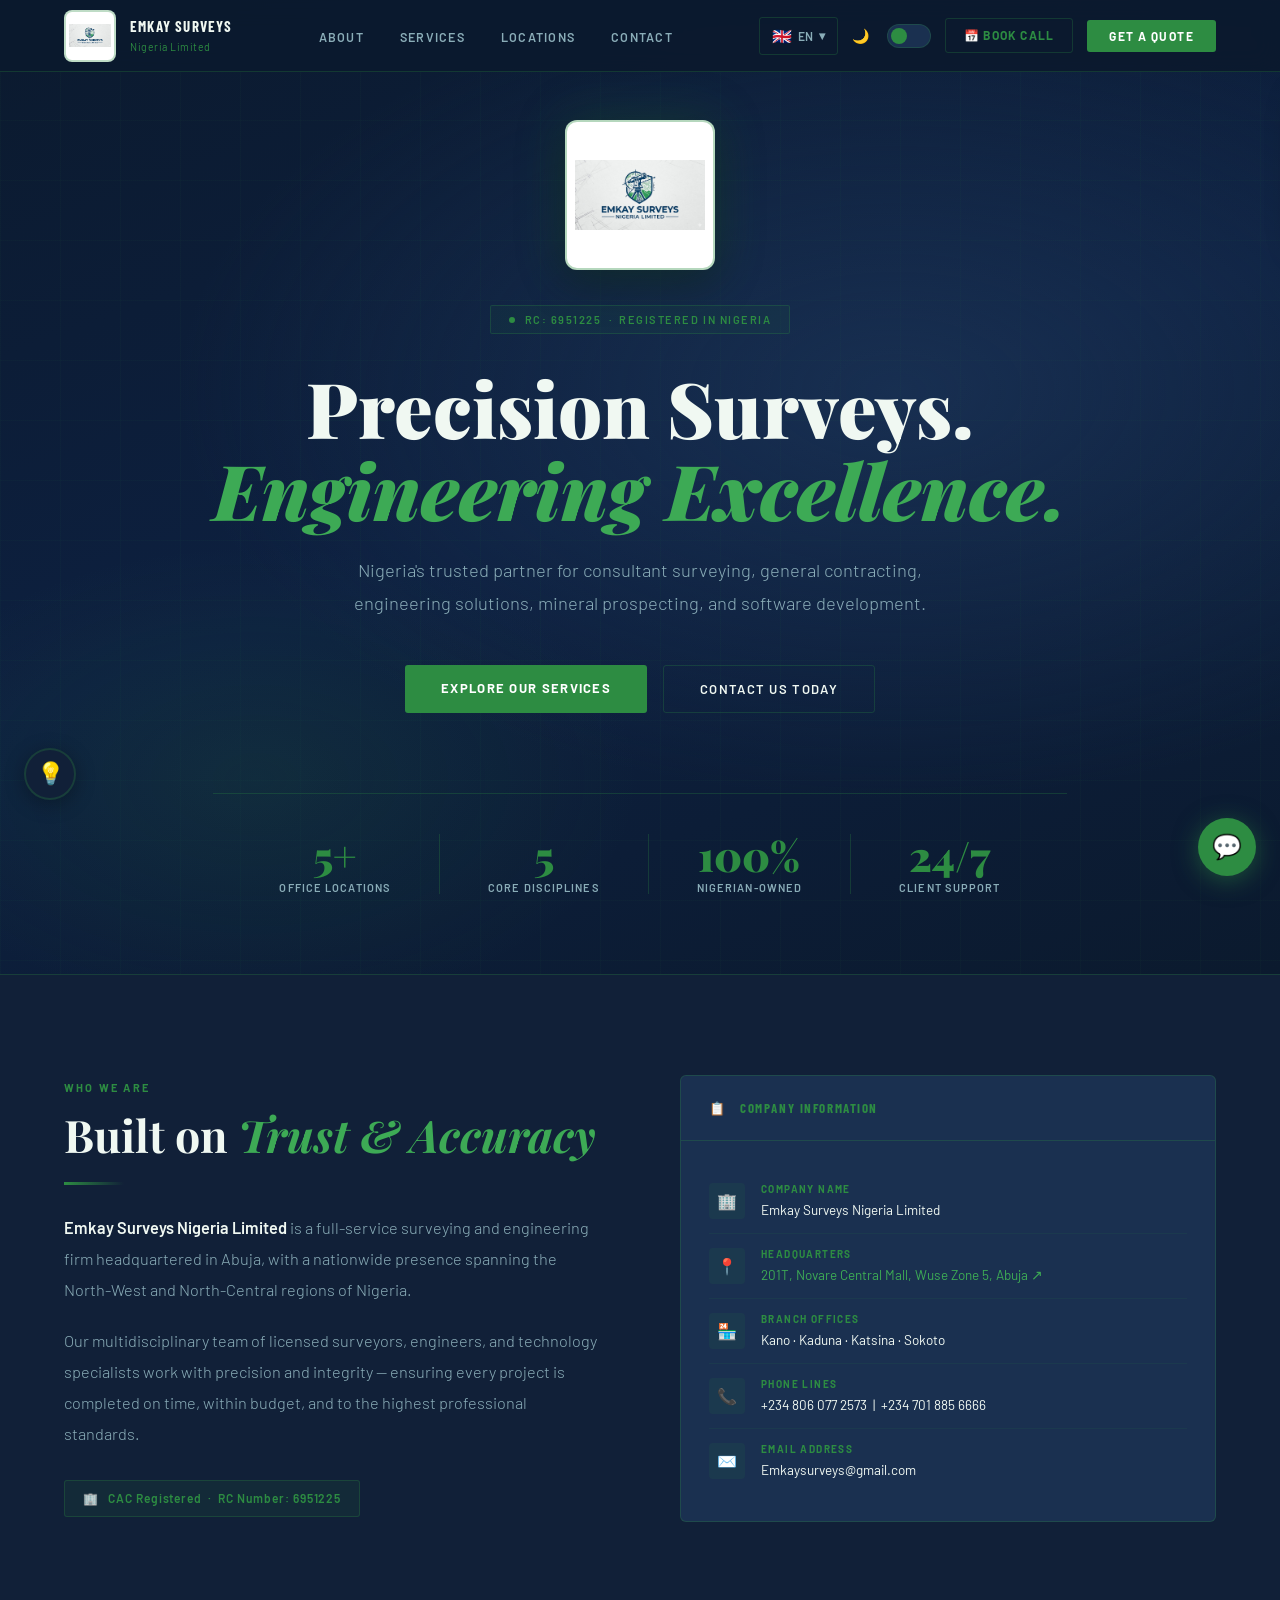
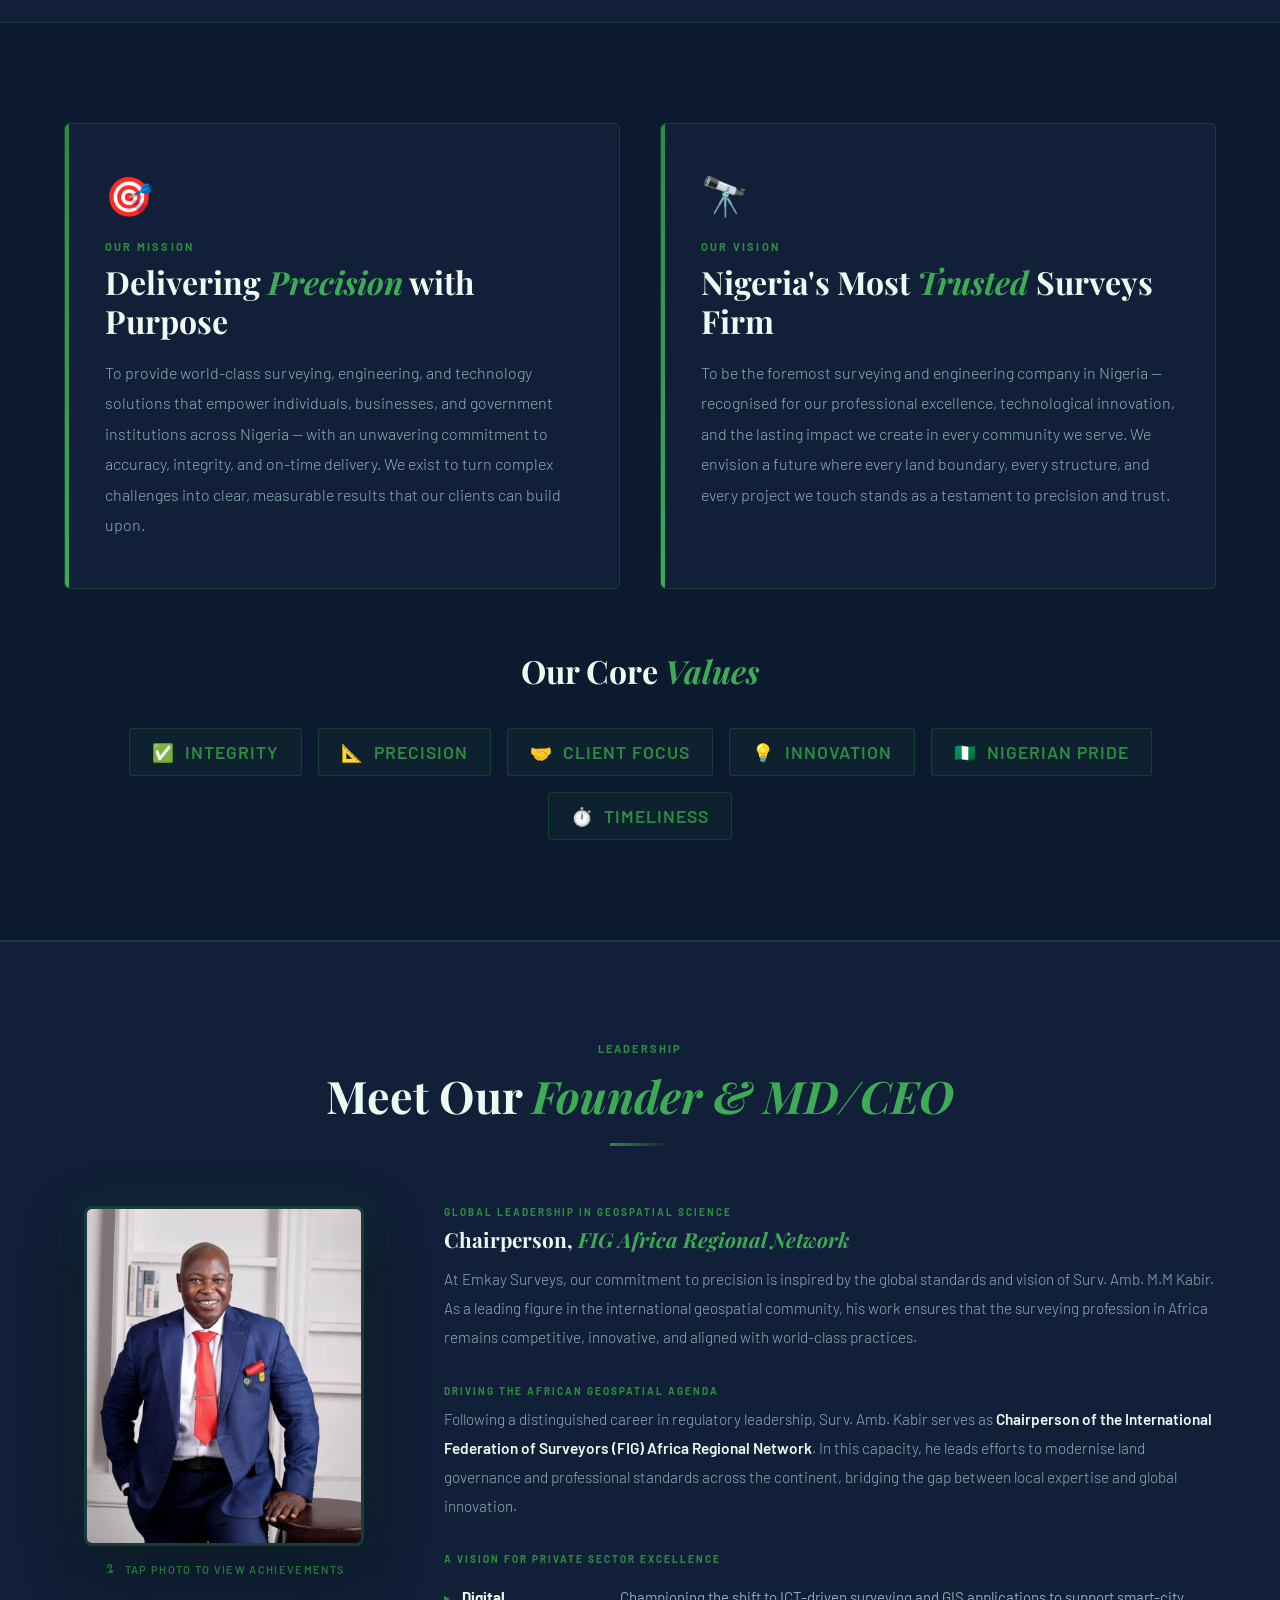
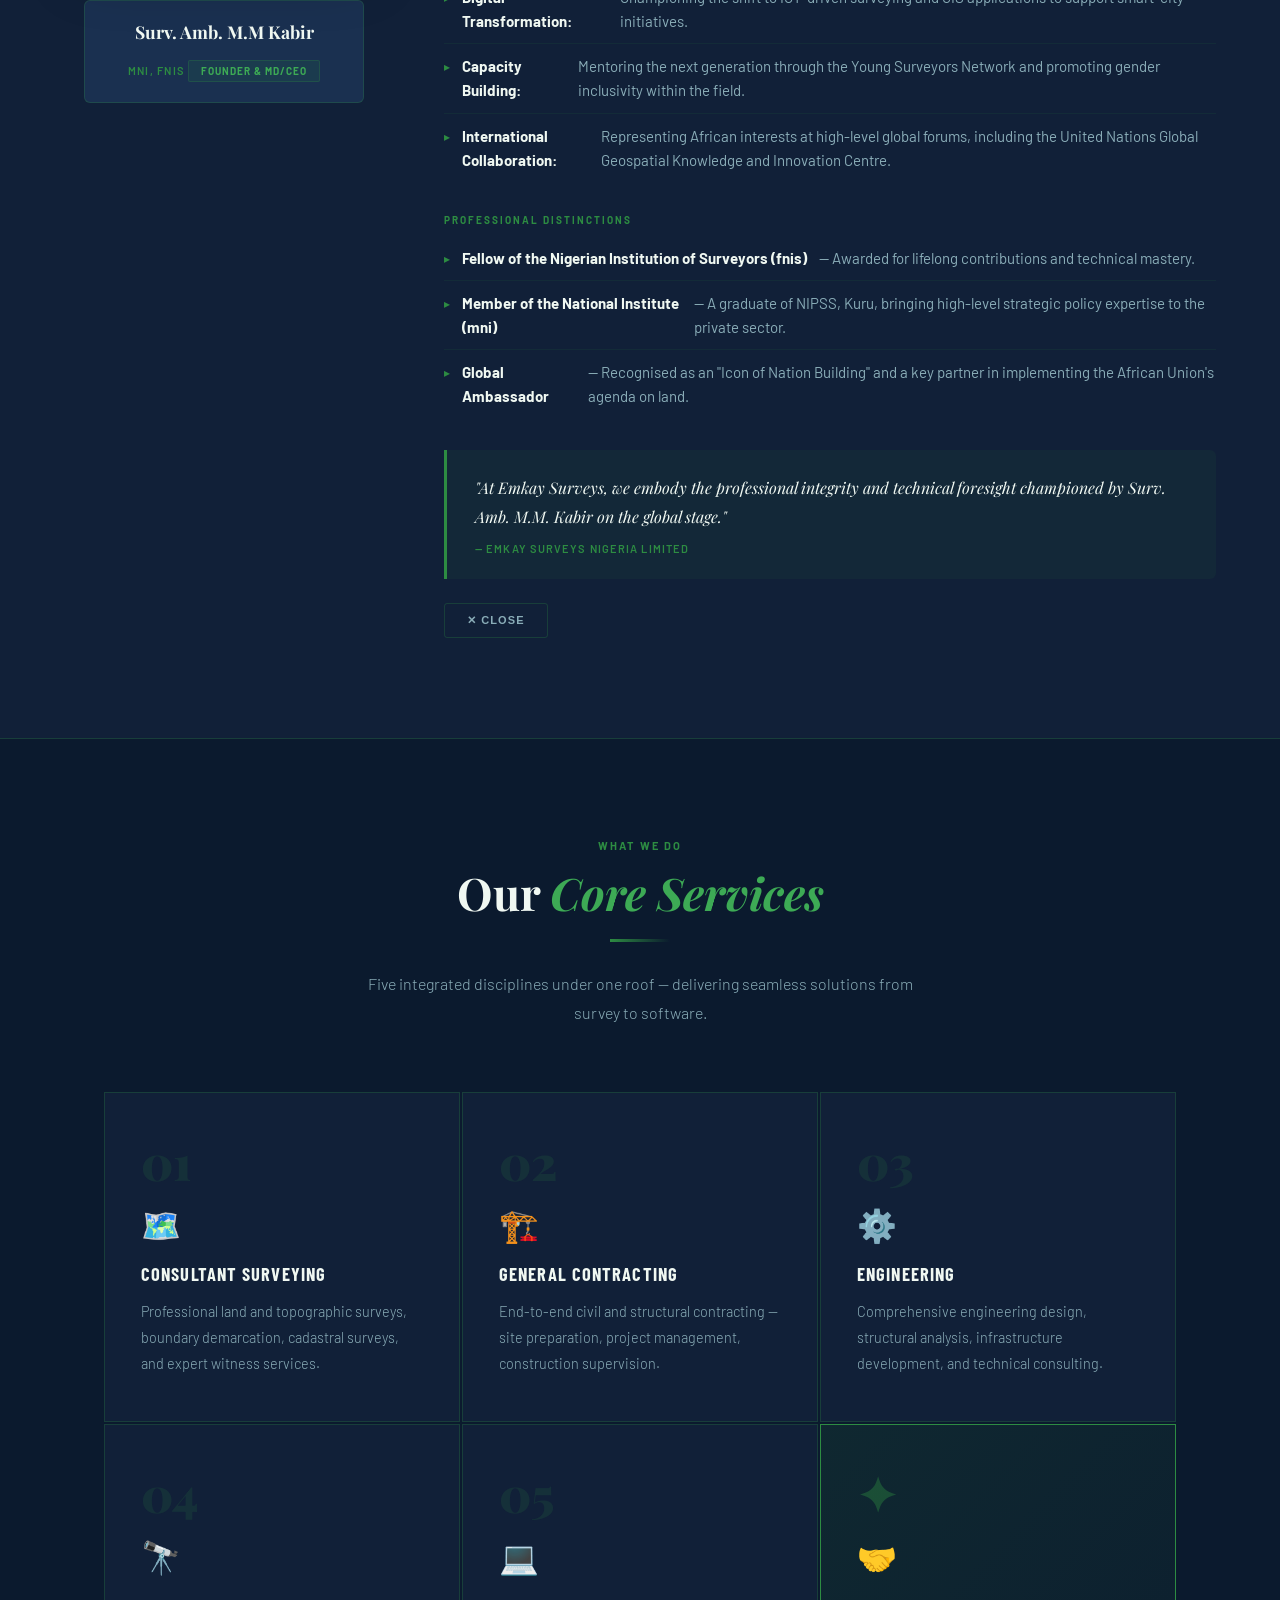
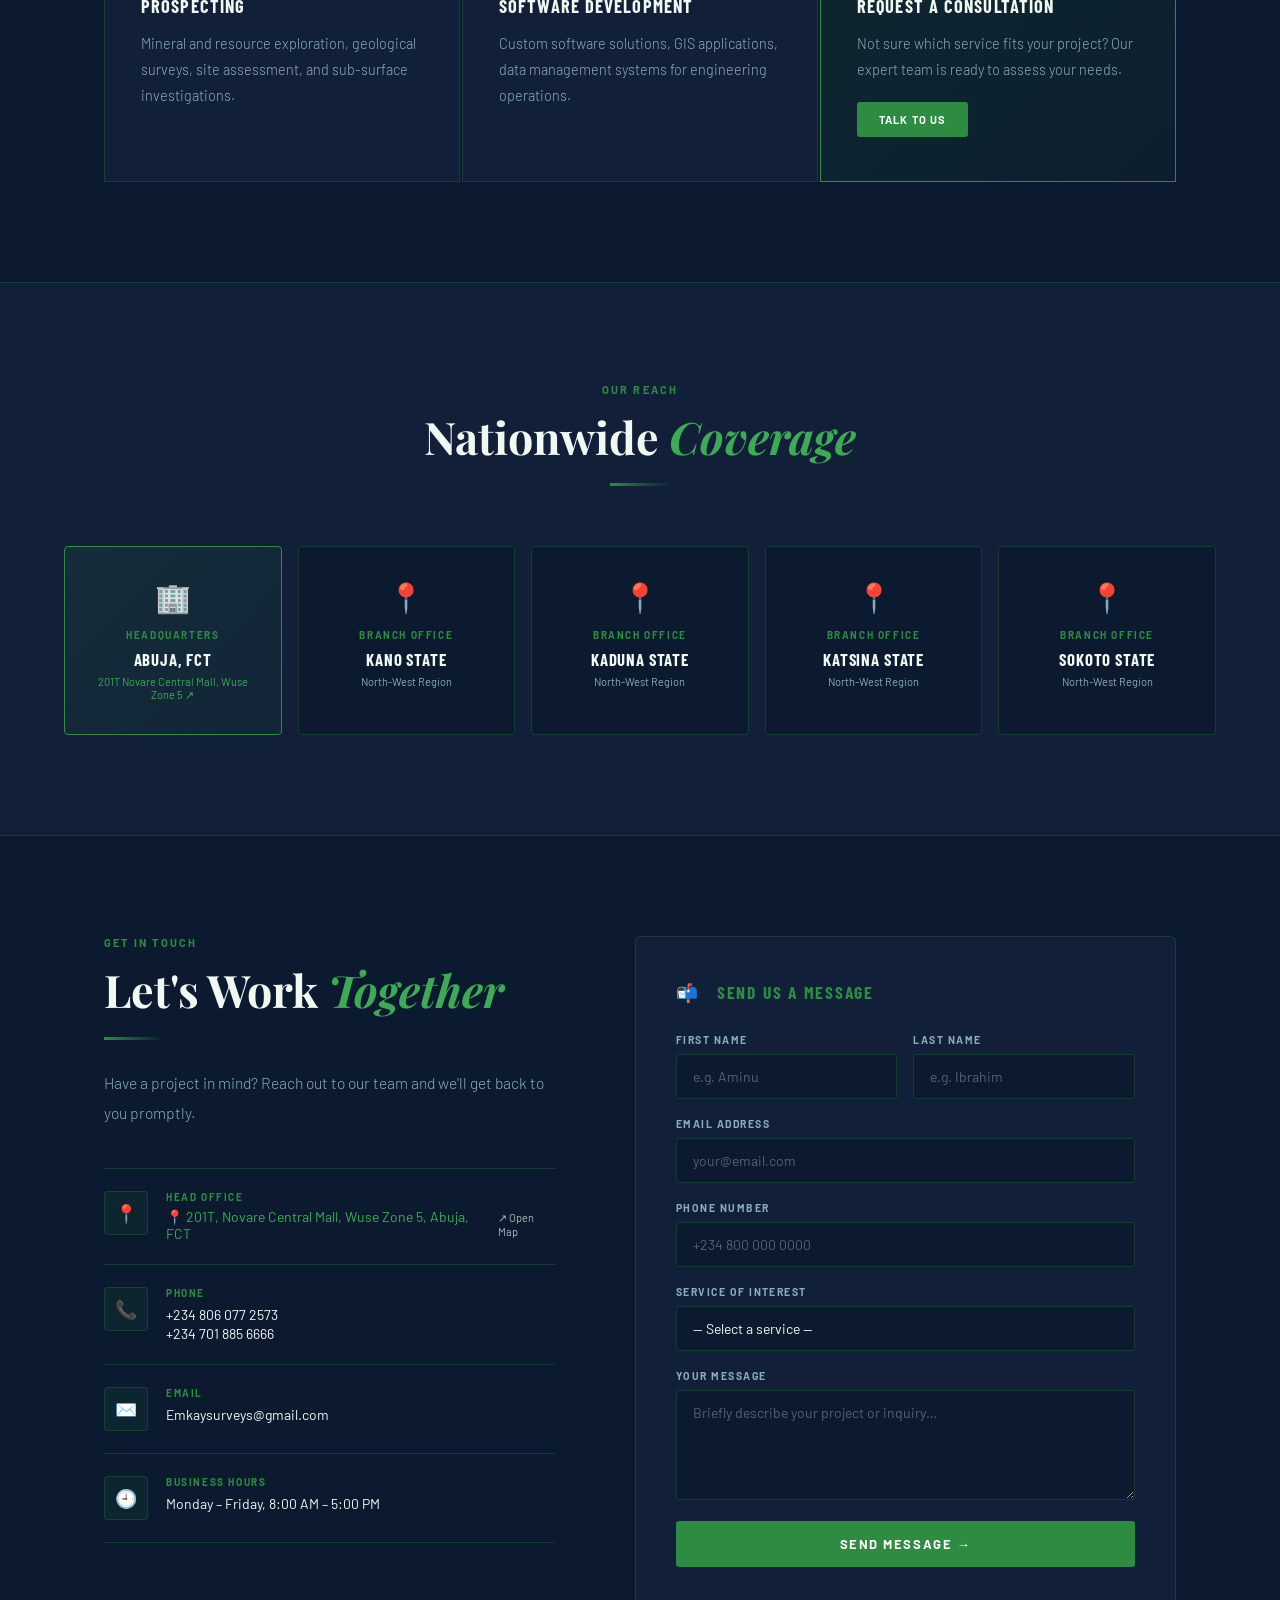
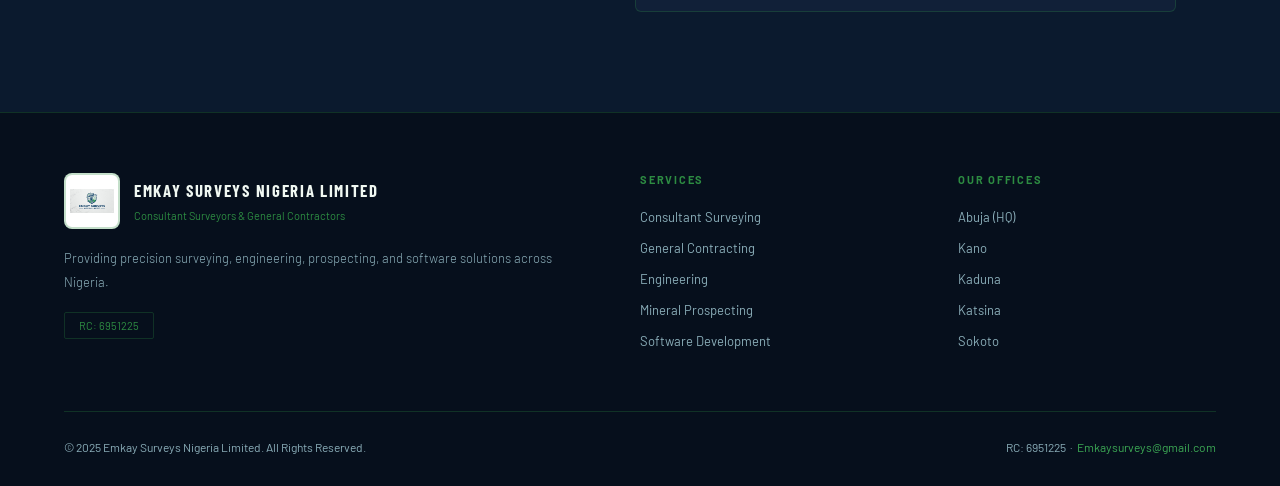
==== commit 2475a16f: "update frontend and backend" ====
--- a/frontend/index.html
+++ b/frontend/index.html
@@ -144,6 +144,27 @@
   .info-content label{display:block;font-size:10px;font-weight:700;letter-spacing:.14em;text-transform:uppercase;color:var(--gold);margin-bottom:4px;}
   .info-content span{font-size:13.5px;color:var(--white);font-weight:400;}
 
+  /* ── MISSION & VISION ── */
+  #mission-vision{background:var(--navy);border-bottom:1px solid var(--border);padding:100px 5vw;}
+  .mv-grid{display:grid;grid-template-columns:1fr 1fr;gap:40px;max-width:1200px;margin:0 auto;}
+  .mv-card{background:var(--navy-mid);border:1px solid var(--border);border-radius:6px;padding:48px 40px;position:relative;overflow:hidden;transition:transform .25s,box-shadow .25s;}
+  .mv-card::before{content:'';position:absolute;top:0;left:0;width:4px;height:100%;background:linear-gradient(180deg,var(--gold),var(--gold-light));}
+  .mv-card:hover{transform:translateY(-4px);box-shadow:0 16px 48px rgba(0,0,0,.25),0 0 30px rgba(45,140,66,.08);}
+  .mv-icon{font-size:2.4rem;margin-bottom:20px;display:block;}
+  .mv-label{font-size:11px;font-weight:700;letter-spacing:.2em;text-transform:uppercase;color:var(--gold);margin-bottom:10px;}
+  .mv-title{font-family:'Playfair Display',serif;font-size:clamp(1.4rem,2.5vw,2rem);font-weight:700;color:var(--white);margin-bottom:18px;line-height:1.2;}
+  .mv-title em{font-style:italic;color:var(--gold-light);}
+  .mv-text{font-size:1rem;line-height:1.9;color:var(--text-muted);font-weight:300;}
+  .mv-values{margin-top:60px;max-width:1200px;margin-left:auto;margin-right:auto;}
+  .mv-values-title{text-align:center;font-family:'Playfair Display',serif;font-size:clamp(1.4rem,2.5vw,2rem);font-weight:700;color:var(--white);margin-bottom:36px;}
+  .mv-values-title em{color:var(--gold-light);font-style:italic;}
+  .mv-pillars{display:flex;gap:16px;flex-wrap:wrap;justify-content:center;}
+  .mv-pillar{display:flex;align-items:center;gap:10px;padding:12px 22px;background:rgba(45,140,66,.07);border:1px solid var(--border);border-radius:3px;font-size:12.5px;font-weight:600;letter-spacing:.08em;text-transform:uppercase;color:var(--gold);}
+  .mv-pillar span{font-size:1.1rem;}
+  body.light .mv-card{background:#fff;}
+  body.light .mv-card:hover{background:#f5fbf7;}
+  @media(max-width:768px){.mv-grid{grid-template-columns:1fr;}.mv-values{margin-top:40px;}}
+
   /* ── SERVICES ── */
   #services{max-width:1200px;margin:0 auto;}
   .services-header{text-align:center;margin-bottom:64px;}
@@ -172,6 +193,53 @@
   .branch-tag{font-size:10px;font-weight:700;letter-spacing:.16em;text-transform:uppercase;color:var(--gold);margin-bottom:8px;}
   .branch-name{font-family:'Barlow Condensed',sans-serif;font-size:1.05rem;font-weight:700;letter-spacing:.05em;text-transform:uppercase;color:var(--white);margin-bottom:6px;}
   .branch-sub{font-size:11px;color:var(--text-muted);}
+
+  /* ── CEO PROFILE ── */
+  #ceo-profile{background:var(--navy-mid);border-top:1px solid var(--border);border-bottom:1px solid var(--border);padding:100px 5vw;}
+  .ceo-inner{max-width:1200px;margin:0 auto;}
+  .ceo-header{text-align:center;margin-bottom:60px;}
+  .ceo-layout{display:grid;grid-template-columns:320px 1fr;gap:60px;align-items:start;}
+  .ceo-photo-col{display:flex;flex-direction:column;align-items:center;gap:0;}
+  .ceo-photo-wrap{position:relative;cursor:pointer;width:280px;}
+  .ceo-photo-wrap img{width:280px;height:340px;object-fit:cover;object-position:top center;border-radius:8px;border:3px solid var(--border);box-shadow:0 20px 60px rgba(0,0,0,.4),0 0 40px rgba(45,140,66,.15);transition:transform .3s,box-shadow .3s,border-color .3s;display:block;}
+  .ceo-photo-wrap:hover img{transform:scale(1.02);box-shadow:0 28px 70px rgba(0,0,0,.5),0 0 60px rgba(45,140,66,.25);border-color:var(--gold);}
+  .ceo-tap-hint{display:flex;align-items:center;justify-content:center;gap:8px;margin-top:16px;font-size:11px;font-weight:600;letter-spacing:.12em;text-transform:uppercase;color:var(--gold);opacity:.8;animation:ceoHintPulse 2.5s ease-in-out infinite;}
+  .ceo-tap-hint svg{width:14px;height:14px;fill:var(--gold);}
+  @keyframes ceoHintPulse{0%,100%{opacity:.5}50%{opacity:1}}
+  .ceo-name-plate{margin-top:24px;text-align:center;padding:20px 24px;background:var(--navy-light);border:1px solid var(--border);border-radius:6px;width:280px;}
+  .ceo-name-plate h3{font-family:'Playfair Display',serif;font-size:1.1rem;font-weight:700;color:var(--white);line-height:1.3;margin-bottom:6px;}
+  .ceo-name-plate span{font-size:11px;font-weight:600;letter-spacing:.12em;text-transform:uppercase;color:var(--gold);}
+  .ceo-name-plate .ceo-tag{display:inline-block;margin-top:10px;padding:4px 12px;background:rgba(45,140,66,.12);border:1px solid var(--border);border-radius:2px;font-size:10px;font-weight:700;letter-spacing:.1em;text-transform:uppercase;color:var(--gold-light);}
+
+  .ceo-bio-col{opacity:0;transform:translateX(30px);transition:opacity .5s ease,transform .5s ease;pointer-events:none;}
+  .ceo-bio-col.active{opacity:1;transform:translateX(0);pointer-events:auto;}
+  .ceo-bio-section{margin-bottom:32px;}
+  .ceo-bio-section:last-child{margin-bottom:0;}
+  .ceo-bio-label{font-size:10px;font-weight:700;letter-spacing:.2em;text-transform:uppercase;color:var(--gold);margin-bottom:8px;}
+  .ceo-bio-title{font-family:'Playfair Display',serif;font-size:1.3rem;font-weight:700;color:var(--white);margin-bottom:12px;line-height:1.3;}
+  .ceo-bio-title em{color:var(--gold-light);font-style:italic;}
+  .ceo-bio-text{font-size:.96rem;line-height:1.9;color:var(--text-muted);font-weight:300;}
+  .ceo-bio-text strong{color:var(--white);font-weight:600;}
+  .ceo-achievements{list-style:none;margin-top:10px;}
+  .ceo-achievements li{display:flex;align-items:flex-start;gap:12px;padding:10px 0;border-bottom:1px solid rgba(45,140,66,.1);font-size:.94rem;color:var(--text-muted);line-height:1.6;}
+  .ceo-achievements li:last-child{border-bottom:none;}
+  .ceo-achievements li::before{content:'▸';color:var(--gold);font-size:12px;margin-top:3px;flex-shrink:0;}
+  .ceo-achievements li strong{color:var(--white);}
+  .ceo-quote{margin-top:28px;padding:24px 28px;background:rgba(45,140,66,.07);border-left:3px solid var(--gold);border-radius:0 6px 6px 0;}
+  .ceo-quote p{font-family:'Playfair Display',serif;font-size:1rem;font-style:italic;color:var(--white);line-height:1.8;}
+  .ceo-quote cite{display:block;margin-top:10px;font-size:11px;font-weight:600;letter-spacing:.1em;text-transform:uppercase;color:var(--gold);font-style:normal;}
+  .ceo-close-btn{display:none;margin-top:24px;padding:10px 22px;background:transparent;border:1px solid var(--border);color:var(--text-muted);font-size:11px;font-weight:600;letter-spacing:.1em;text-transform:uppercase;border-radius:3px;cursor:pointer;transition:border-color .2s,color .2s;}
+  .ceo-close-btn:hover{border-color:var(--gold);color:var(--gold);}
+  .ceo-bio-col.active .ceo-close-btn{display:inline-block;}
+  body.light .ceo-name-plate{background:#fff;}
+  body.light .ceo-quote{background:rgba(45,140,66,.05);}
+  @media(max-width:900px){
+    .ceo-layout{grid-template-columns:1fr;gap:40px;}
+    .ceo-photo-col{align-items:center;}
+    .ceo-bio-col{opacity:1;transform:none;pointer-events:auto;}
+    .ceo-close-btn{display:none!important;}
+    .ceo-tap-hint{display:none;}
+  }
 
   /* ── CONTACT ── */
   #contact{max-width:1200px;margin:0 auto;}
@@ -348,6 +416,7 @@
 
   /* ── LANGUAGE SWITCHER ── */
   .lang-wrap { position:relative; }
+  .lang-wrap.open .lang-dropdown{display:block;}
   .lang-btn {
     display:flex;align-items:center;gap:6px;
     padding:8px 12px;background:transparent;
@@ -390,11 +459,11 @@
 
 <!-- PUSH NOTIFICATION PROMPT -->
 <div id="push-prompt">
-  <h4>🔔 Stay Updated</h4>
+  <h4 id="push-title">🔔 Stay Updated</h4>
   <p id="push-sub">Get notified about our services, announcements and project updates.</p>
   <div class="push-btns">
-    <button class="push-allow" onclick="allowPush()">Allow</button>
-    <button class="push-deny" onclick="dismissPush()">Not now</button>
+    <button class="push-allow" onclick="allowPush()" id="push-allow-btn">Allow</button>
+    <button class="push-deny" onclick="dismissPush()" id="push-deny-btn">Not now</button>
   </div>
 </div>
 
@@ -409,13 +478,13 @@
   </a>
   <ul class="nav-links">
     <li><a href="#about" id="nav-about">About</a></li>
-    <li><a href="#services" id="nav-services">Services</a></li>
+    <li><a href="#services" id="nav-services" id="footer-h-services">Services</a></li>
     <li><a href="#branches" id="nav-locations">Locations</a></li>
     <li><a href="#contact" id="nav-contact">Contact</a></li>
   </ul>
   <div class="nav-right">
     <div class="lang-wrap">
-    <button class="lang-btn" id="lang-btn"><span class="lang-flag">🇬🇧</span><span id="lang-name">EN</span> ▾</button>
+    <button class="lang-btn" id="lang-btn" onclick="document.querySelector('.lang-wrap').classList.toggle('open')"><span class="lang-flag">🇬🇧</span><span id="lang-name">EN</span> ▾</button>
     <div class="lang-dropdown">
       <div class="lang-option active" onclick="setLang('en')">🇬🇧 &nbsp;English</div>
       <div class="lang-option" onclick="setLang('fr')">🇫🇷 &nbsp;Français</div>
@@ -423,11 +492,16 @@
       <div class="lang-option" onclick="setLang('ig')">🇳🇬 &nbsp;Igbo</div>
       <div class="lang-option" onclick="setLang('yo')">🇳🇬 &nbsp;Yorùbá</div>
       <div class="lang-option" onclick="setLang('zh')">🇨🇳 &nbsp;中文</div>
+      <div class="lang-option" onclick="setLang('ar')">🇸🇦 &nbsp;العربية</div>
+      <div class="lang-option" onclick="setLang('es')">🇪🇸 &nbsp;Español</div>
+      <div class="lang-option" onclick="setLang('pt')">🇧🇷 &nbsp;Português</div>
+      <div class="lang-option" onclick="setLang('de')">🇩🇪 &nbsp;Deutsch</div>
+      <div class="lang-option" onclick="setLang('sw')">🇰🇪 &nbsp;Kiswahili</div>
     </div>
   </div>
   <span class="theme-icon" id="theme-icon">🌙</span>
     <button class="theme-toggle" id="theme-toggle" onclick="toggleTheme()"></button>
-    <button onclick="document.getElementById('schedule-overlay').classList.add('open')" style="padding:9px 18px;background:transparent;border:1px solid var(--border);color:var(--gold);font-size:12px;font-weight:700;letter-spacing:.1em;text-transform:uppercase;border-radius:3px;cursor:pointer;font-family:'Barlow',sans-serif;">📅 Book Call</button>
+    <button onclick="document.getElementById('schedule-overlay').classList.add('open')" style="padding:9px 18px;background:transparent;border:1px solid var(--border);color:var(--gold);font-size:12px;font-weight:700;letter-spacing:.1em;text-transform:uppercase;border-radius:3px;cursor:pointer;font-family:'Barlow',sans-serif;" id="nav-book">📅 Book Call</button>
     <a href="#contact" class="nav-cta" id="nav-quote">Get a Quote</a>
   </div>
 </nav>
@@ -444,14 +518,14 @@
     <h1 class="hero-title" id="hero-title">Precision Surveys.<br><em>Engineering Excellence.</em></h1>
     <p class="hero-sub" id="hero-sub">Nigeria's trusted partner for consultant surveying, general contracting, engineering solutions, mineral prospecting, and software development.</p>
     <div class="hero-actions">
-      <a href="#services" class="btn-primary">Explore Our Services</a>
-      <a href="#contact" class="btn-outline">Contact Us Today</a>
+      <a href="#services" class="btn-primary" id="btn-explore">Explore Our Services</a>
+      <a href="#contact" class="btn-outline" id="btn-contact">Contact Us Today</a>
     </div>
     <div class="hero-stats">
-      <div class="stat"><div class="stat-num">5+</div><div class="stat-label">Office Locations</div></div>
-      <div class="stat"><div class="stat-num">5</div><div class="stat-label">Core Disciplines</div></div>
-      <div class="stat"><div class="stat-num">100%</div><div class="stat-label">Nigerian-Owned</div></div>
-      <div class="stat"><div class="stat-num">24/7</div><div class="stat-label">Client Support</div></div>
+      <div class="stat"><div class="stat-num">5+</div><div class="stat-label" id="stat-lbl-1">Office Locations</div></div>
+      <div class="stat"><div class="stat-num">5</div><div class="stat-label" id="stat-lbl-2">Core Disciplines</div></div>
+      <div class="stat"><div class="stat-num">100%</div><div class="stat-label" id="stat-lbl-3">Nigerian-Owned</div></div>
+      <div class="stat"><div class="stat-num">24/7</div><div class="stat-label" id="stat-lbl-4">Client Support</div></div>
     </div>
   </div>
 </section>
@@ -463,24 +537,121 @@
       <div class="section-label" id="about-label">Who We Are</div>
       <h2 class="section-title" id="about-title">Built on <em>Trust &amp; Accuracy</em></h2>
       <div class="divider"></div>
-      <p><strong>Emkay Surveys Nigeria Limited</strong> is a full-service surveying and engineering firm headquartered in Abuja, with a nationwide presence spanning the North-West and North-Central regions of Nigeria.</p>
-      <p>Our multidisciplinary team of licensed surveyors, engineers, and technology specialists work with precision and integrity — ensuring every project is completed on time, within budget, and to the highest professional standards.</p>
+      <p id="about-p1"><strong>Emkay Surveys Nigeria Limited</strong> is a full-service surveying and engineering firm headquartered in Abuja, with a nationwide presence spanning the North-West and North-Central regions of Nigeria.</p>
+      <p id="about-p2">Our multidisciplinary team of licensed surveyors, engineers, and technology specialists work with precision and integrity — ensuring every project is completed on time, within budget, and to the highest professional standards.</p>
       <div class="rc-badge">🏢 &nbsp; CAC Registered &nbsp;·&nbsp; RC Number: 6951225</div>
     </div>
     <div>
       <div class="about-card">
-        <div class="about-card-header">📋 &nbsp; Company Information</div>
+        <div class="about-card-header" id="about-card-hdr">📋 &nbsp; Company Information</div>
         <div class="about-card-body">
-          <div class="info-row"><div class="info-icon">🏢</div><div class="info-content"><label>Company Name</label><span>Emkay Surveys Nigeria Limited</span></div></div>
-          <div class="info-row"><div class="info-icon">📍</div><div class="info-content"><label>Headquarters</label><span><a href="https://www.google.com/maps/search/?api=1&query=Novare+Central+Mall+Wuse+Zone+5+Abuja+Nigeria" target="_blank" style="color:var(--gold-light);text-decoration:none;">201T, Novare Central Mall, Wuse Zone 5, Abuja ↗</a></span></div></div>
-          <div class="info-row"><div class="info-icon">🏪</div><div class="info-content"><label>Branch Offices</label><span>Kano · Kaduna · Katsina · Sokoto</span></div></div>
-          <div class="info-row"><div class="info-icon">📞</div><div class="info-content"><label>Phone Lines</label><span>+234 806 077 2573 &nbsp;|&nbsp; +234 701 885 6666</span></div></div>
-          <div class="info-row"><div class="info-icon">✉️</div><div class="info-content"><label id="lbl-email">Email Address</label><span>Emkaysurveys@gmail.com</span></div></div>
+          <div class="info-row"><div class="info-icon">🏢</div><div class="info-content"><label id="info-lbl-name">Company Name</label><span>Emkay Surveys Nigeria Limited</span></div></div>
+          <div class="info-row"><div class="info-icon">📍</div><div class="info-content"><label id="info-lbl-hq">Headquarters</label><span><a href="https://www.google.com/maps/search/?api=1&query=Novare+Central+Mall+Wuse+Zone+5+Abuja+Nigeria" target="_blank" style="color:var(--gold-light);text-decoration:none;">201T, Novare Central Mall, Wuse Zone 5, Abuja ↗</a></span></div></div>
+          <div class="info-row"><div class="info-icon">🏪</div><div class="info-content"><label id="info-lbl-branches">Branch Offices</label><span>Kano · Kaduna · Katsina · Sokoto</span></div></div>
+          <div class="info-row"><div class="info-icon">📞</div><div class="info-content"><label id="info-lbl-phone">Phone Lines</label><span>+234 806 077 2573 &nbsp;|&nbsp; +234 701 885 6666</span></div></div>
+          <div class="info-row"><div class="info-icon">✉️</div><div class="info-content"><label id="lbl-email" id="info-lbl-email">Email Address</label><span>Emkaysurveys@gmail.com</span></div></div>
         </div>
       </div>
     </div>
   </div>
 </section>
+
+<!-- MISSION & VISION -->
+<section id="mission-vision">
+  <div class="mv-grid">
+    <div class="mv-card">
+      <span class="mv-icon">🎯</span>
+      <div class="mv-label" id="mv-mission-label">Our Mission</div>
+      <h2 class="mv-title" id="mv-mission-title">Delivering <em>Precision</em> with Purpose</h2>
+      <p class="mv-text" id="mv-mission-text">To provide world-class surveying, engineering, and technology solutions that empower individuals, businesses, and government institutions across Nigeria — with an unwavering commitment to accuracy, integrity, and on-time delivery. We exist to turn complex challenges into clear, measurable results that our clients can build upon.</p>
+    </div>
+    <div class="mv-card">
+      <span class="mv-icon">🔭</span>
+      <div class="mv-label" id="mv-vision-label">Our Vision</div>
+      <h2 class="mv-title" id="mv-vision-title">Nigeria's Most <em>Trusted</em> Surveys Firm</h2>
+      <p class="mv-text" id="mv-vision-text">To be the foremost surveying and engineering company in Nigeria — recognised for our professional excellence, technological innovation, and the lasting impact we create in every community we serve. We envision a future where every land boundary, every structure, and every project we touch stands as a testament to precision and trust.</p>
+    </div>
+  </div>
+  <div class="mv-values">
+    <h3 class="mv-values-title" id="mv-values-title">Our Core <em>Values</em></h3>
+    <div class="mv-pillars">
+      <div class="mv-pillar"><span>✅</span> <span id="mv-val-1">Integrity</span></div>
+      <div class="mv-pillar"><span>📐</span> <span id="mv-val-2">Precision</span></div>
+      <div class="mv-pillar"><span>🤝</span> <span id="mv-val-3">Client Focus</span></div>
+      <div class="mv-pillar"><span>💡</span> <span id="mv-val-4">Innovation</span></div>
+      <div class="mv-pillar"><span>🇳🇬</span> <span id="mv-val-5">Nigerian Pride</span></div>
+      <div class="mv-pillar"><span>⏱️</span> <span id="mv-val-6">Timeliness</span></div>
+    </div>
+  </div>
+</section>
+
+<!-- CEO PROFILE -->
+<section id="ceo-profile">
+  <div class="ceo-inner">
+    <div class="ceo-header">
+      <div class="section-label">Leadership</div>
+      <h2 class="section-title">Meet Our <em>Founder &amp; MD/CEO</em></h2>
+      <div class="divider" style="margin:20px auto 0;"></div>
+    </div>
+    <div class="ceo-layout">
+      <!-- Photo Column -->
+      <div class="ceo-photo-col">
+        <div class="ceo-photo-wrap" onclick="toggleCeoBio()" title="Tap to read achievements">
+          <img src="[data-uri]" alt="Surv. Amb. M.M Kabir" />
+        </div>
+        <div class="ceo-tap-hint">
+          <svg viewBox="0 0 24 24" xmlns="http://www.w3.org/2000/svg"><path d="M9 11.24V7.5a2.5 2.5 0 0 1 5 0v3.74c1.21-.81 2-2.18 2-3.74C16 5.01 13.99 3 11.5 3S7 5.01 7 7.5c0 1.56.79 2.93 2 3.74zm9.84 4.63-4.54-2.26a1 1 0 0 0-.48-.11h-.52v-6a1 1 0 0 0-1-1 1 1 0 0 0-1 1V17l-3.87-.82a1 1 0 0 0-.23 1.98l5.31 1.12A4.98 4.98 0 0 0 18 14.62v-.27a1 1 0 0 0-.16-.48z"/></svg>
+          Tap photo to view achievements
+        </div>
+        <div class="ceo-name-plate">
+          <h3>Surv. Amb. M.M Kabir</h3>
+          <span>mni, fnis</span>
+          <div class="ceo-tag">Founder &amp; MD/CEO</div>
+        </div>
+      </div>
+
+      <!-- Bio Column -->
+      <div class="ceo-bio-col" id="ceo-bio">
+        <div class="ceo-bio-section">
+          <div class="ceo-bio-label">Global Leadership in Geospatial Science</div>
+          <h3 class="ceo-bio-title">Chairperson, <em>FIG Africa Regional Network</em></h3>
+          <p class="ceo-bio-text">At Emkay Surveys, our commitment to precision is inspired by the global standards and vision of Surv. Amb. M.M Kabir. As a leading figure in the international geospatial community, his work ensures that the surveying profession in Africa remains competitive, innovative, and aligned with world-class practices.</p>
+        </div>
+
+        <div class="ceo-bio-section">
+          <div class="ceo-bio-label">Driving the African Geospatial Agenda</div>
+          <p class="ceo-bio-text">Following a distinguished career in regulatory leadership, Surv. Amb. Kabir serves as <strong>Chairperson of the International Federation of Surveyors (FIG) Africa Regional Network</strong>. In this capacity, he leads efforts to modernise land governance and professional standards across the continent, bridging the gap between local expertise and global innovation.</p>
+        </div>
+
+        <div class="ceo-bio-section">
+          <div class="ceo-bio-label">A Vision for Private Sector Excellence</div>
+          <ul class="ceo-achievements">
+            <li><strong>Digital Transformation:</strong> Championing the shift to ICT-driven surveying and GIS applications to support smart-city initiatives.</li>
+            <li><strong>Capacity Building:</strong> Mentoring the next generation through the Young Surveyors Network and promoting gender inclusivity within the field.</li>
+            <li><strong>International Collaboration:</strong> Representing African interests at high-level global forums, including the United Nations Global Geospatial Knowledge and Innovation Centre.</li>
+          </ul>
+        </div>
+
+        <div class="ceo-bio-section">
+          <div class="ceo-bio-label">Professional Distinctions</div>
+          <ul class="ceo-achievements">
+            <li><strong>Fellow of the Nigerian Institution of Surveyors (fnis)</strong> — Awarded for lifelong contributions and technical mastery.</li>
+            <li><strong>Member of the National Institute (mni)</strong> — A graduate of NIPSS, Kuru, bringing high-level strategic policy expertise to the private sector.</li>
+            <li><strong>Global Ambassador</strong> — Recognised as an "Icon of Nation Building" and a key partner in implementing the African Union's agenda on land.</li>
+          </ul>
+        </div>
+
+        <div class="ceo-quote">
+          <p>"At Emkay Surveys, we embody the professional integrity and technical foresight championed by Surv. Amb. M.M. Kabir on the global stage."</p>
+          <cite>— Emkay Surveys Nigeria Limited</cite>
+        </div>
+
+        <button class="ceo-close-btn" onclick="toggleCeoBio()">✕ Close</button>
+      </div>
+    </div>
+  </div>
+</section>
+
 
 <!-- SERVICES -->
 <section id="services">
@@ -492,17 +663,17 @@
       <p id="services-sub">Five integrated disciplines under one roof — delivering seamless solutions from survey to software.</p>
     </div>
     <div class="services-grid">
-      <div class="service-card"><div class="service-num">01</div><div class="service-icon">🗺️</div><div class="service-name">Consultant Surveying</div><p class="service-desc">Professional land and topographic surveys, boundary demarcation, cadastral surveys, and expert witness services.</p></div>
-      <div class="service-card"><div class="service-num">02</div><div class="service-icon">🏗️</div><div class="service-name">General Contracting</div><p class="service-desc">End-to-end civil and structural contracting — site preparation, project management, construction supervision.</p></div>
-      <div class="service-card"><div class="service-num">03</div><div class="service-icon">⚙️</div><div class="service-name">Engineering</div><p class="service-desc">Comprehensive engineering design, structural analysis, infrastructure development, and technical consulting.</p></div>
-      <div class="service-card"><div class="service-num">04</div><div class="service-icon">🔭</div><div class="service-name">Prospecting</div><p class="service-desc">Mineral and resource exploration, geological surveys, site assessment, and sub-surface investigations.</p></div>
-      <div class="service-card"><div class="service-num">05</div><div class="service-icon">💻</div><div class="service-name">Software Development</div><p class="service-desc">Custom software solutions, GIS applications, data management systems for engineering operations.</p></div>
+      <div class="service-card"><div class="service-num">01</div><div class="service-icon">🗺️</div><div class="service-name" id="svc-1-name">Consultant Surveying</div><p class="service-desc" id="svc-1-desc">Professional land and topographic surveys, boundary demarcation, cadastral surveys, and expert witness services.</p></div>
+      <div class="service-card"><div class="service-num">02</div><div class="service-icon">🏗️</div><div class="service-name" id="svc-2-name">General Contracting</div><p class="service-desc" id="svc-2-desc">End-to-end civil and structural contracting — site preparation, project management, construction supervision.</p></div>
+      <div class="service-card"><div class="service-num">03</div><div class="service-icon">⚙️</div><div class="service-name" id="svc-3-name">Engineering</div><p class="service-desc" id="svc-3-desc">Comprehensive engineering design, structural analysis, infrastructure development, and technical consulting.</p></div>
+      <div class="service-card"><div class="service-num">04</div><div class="service-icon">🔭</div><div class="service-name" id="svc-4-name">Prospecting</div><p class="service-desc" id="svc-4-desc">Mineral and resource exploration, geological surveys, site assessment, and sub-surface investigations.</p></div>
+      <div class="service-card"><div class="service-num">05</div><div class="service-icon">💻</div><div class="service-name" id="svc-5-name">Software Development</div><p class="service-desc" id="svc-5-desc">Custom software solutions, GIS applications, data management systems for engineering operations.</p></div>
       <div class="service-card" style="background:linear-gradient(135deg,rgba(45,140,66,.12),rgba(45,140,66,.04));border-color:var(--gold);">
         <div class="service-num" style="color:rgba(45,140,66,.4);">✦</div>
         <div class="service-icon">🤝</div>
-        <div class="service-name">Request a Consultation</div>
-        <p class="service-desc">Not sure which service fits your project? Our expert team is ready to assess your needs.</p>
-        <br><a href="#contact" class="btn-primary" style="font-size:11px;padding:11px 22px;display:inline-block;">Talk to Us</a>
+        <div class="service-name" id="svc-6-name">Request a Consultation</div>
+        <p class="service-desc" id="svc-6-desc">Not sure which service fits your project? Our expert team is ready to assess your needs.</p>
+        <br><a href="#contact" class="btn-primary" style="font-size:11px;padding:11px 22px;display:inline-block;" id="svc-cta">Talk to Us</a>
       </div>
     </div>
   </div>
@@ -535,10 +706,10 @@
       <div class="divider"></div>
       <p id="contact-sub">Have a project in mind? Reach out to our team and we'll get back to you promptly.</p>
       <div class="contact-items">
-        <div class="contact-item"><div class="contact-item-icon">📍</div><div class="contact-item-content"><label>Head Office</label><span><a href="https://www.google.com/maps/search/?api=1&query=Novare+Central+Mall+Wuse+Zone+5+Abuja+Nigeria" target="_blank" style="color:var(--gold-light);text-decoration:none;display:flex;align-items:center;gap:6px;">📍 201T, Novare Central Mall, Wuse Zone 5, Abuja, FCT <span style="font-size:11px;opacity:.7">↗ Open Map</span></a></span></div></div>
-        <div class="contact-item"><div class="contact-item-icon">📞</div><div class="contact-item-content"><label>Phone</label><span><a href="tel:+2348060772573">+234 806 077 2573</a><br><a href="tel:+2347018856666">+234 701 885 6666</a></span></div></div>
-        <div class="contact-item"><div class="contact-item-icon">✉️</div><div class="contact-item-content"><label>Email</label><span><a href="mailto:Emkaysurveys@gmail.com">Emkaysurveys@gmail.com</a></span></div></div>
-        <div class="contact-item"><div class="contact-item-icon">🕘</div><div class="contact-item-content"><label>Business Hours</label><span>Monday – Friday, 8:00 AM – 5:00 PM</span></div></div>
+        <div class="contact-item"><div class="contact-item-icon">📍</div><div class="contact-item-content"><label id="ci-lbl-1">Head Office</label><span><a href="https://www.google.com/maps/search/?api=1&query=Novare+Central+Mall+Wuse+Zone+5+Abuja+Nigeria" target="_blank" style="color:var(--gold-light);text-decoration:none;display:flex;align-items:center;gap:6px;">📍 201T, Novare Central Mall, Wuse Zone 5, Abuja, FCT <span style="font-size:11px;opacity:.7">↗ Open Map</span></a></span></div></div>
+        <div class="contact-item"><div class="contact-item-icon">📞</div><div class="contact-item-content"><label id="ci-lbl-2">Phone</label><span><a href="tel:+2348060772573">+234 806 077 2573</a><br><a href="tel:+2347018856666">+234 701 885 6666</a></span></div></div>
+        <div class="contact-item"><div class="contact-item-icon">✉️</div><div class="contact-item-content"><label id="ci-lbl-3">Email</label><span><a href="mailto:Emkaysurveys@gmail.com">Emkaysurveys@gmail.com</a></span></div></div>
+        <div class="contact-item"><div class="contact-item-icon">🕘</div><div class="contact-item-content"><label id="ci-lbl-4">Business Hours</label><span id="ci-hours">Monday – Friday, 8:00 AM – 5:00 PM</span></div></div>
       </div>
     </div>
     <div class="contact-form">
@@ -549,7 +720,7 @@
         <div class="form-group"><label id="lbl-last">Last Name</label><input type="text" id="f-last" placeholder="e.g. Ibrahim"></div>
       </div>
       <div class="form-group"><label>Email Address</label><input type="email" id="f-email" placeholder="your@email.com"></div>
-      <div class="form-group"><label id="lbl-phone">Phone Number</label><input type="tel" id="f-phone" placeholder="+234 800 000 0000"></div>
+      <div class="form-group"><label id="lbl-phone" id="sc-lbl-phone">Phone Number</label><input type="tel" id="f-phone" placeholder="+234 800 000 0000"></div>
       <div class="form-group"><label id="lbl-service">Service of Interest</label>
         <select id="f-service">
           <option value="" disabled selected>— Select a service —</option>
@@ -576,10 +747,10 @@
       <span class="footer-rc">RC: 6951225</span>
     </div>
     <div class="footer-col"><h4>Services</h4><ul><li><a href="#services">Consultant Surveying</a></li><li><a href="#services">General Contracting</a></li><li><a href="#services">Engineering</a></li><li><a href="#services">Mineral Prospecting</a></li><li><a href="#services">Software Development</a></li></ul></div>
-    <div class="footer-col"><h4>Our Offices</h4><ul><li><a href="#branches">Abuja (HQ)</a></li><li><a href="#branches">Kano</a></li><li><a href="#branches">Kaduna</a></li><li><a href="#branches">Katsina</a></li><li><a href="#branches">Sokoto</a></li></ul></div>
+    <div class="footer-col"><h4 id="footer-h-offices">Our Offices</h4><ul><li><a href="#branches">Abuja (HQ)</a></li><li><a href="#branches">Kano</a></li><li><a href="#branches">Kaduna</a></li><li><a href="#branches">Katsina</a></li><li><a href="#branches">Sokoto</a></li></ul></div>
   </div>
   <div class="footer-bottom">
-    <span>© 2025 Emkay Surveys Nigeria Limited. All Rights Reserved.</span>
+    <span id="footer-copy">© 2025 Emkay Surveys Nigeria Limited. All Rights Reserved.</span>
     <span>RC: 6951225 &nbsp;·&nbsp; <a href="mailto:Emkaysurveys@gmail.com" style="color:var(--gold-light);text-decoration:none;">Emkaysurveys@gmail.com</a></span>
   </div>
 </footer>
@@ -587,11 +758,11 @@
 <!-- SUGGESTION BOX -->
 <button id="suggest-btn" title="Leave a suggestion" onclick="toggleSuggest()">💡</button>
 <div id="suggest-panel">
-  <h4>💡 Your Suggestion</h4>
+  <h4 id="suggest-title">💡 Your Suggestion</h4>
   <input type="text" id="sug-name" placeholder="Your name (optional)">
   <textarea id="sug-text" placeholder="Share your idea or feedback…"></textarea>
-  <button class="suggest-submit" onclick="submitSuggestion()">Send Suggestion</button>
-  <div class="suggest-done" id="sug-done">✓ Thank you! We read every suggestion.</div>
+  <button class="suggest-submit" onclick="submitSuggestion()" id="suggest-submit-btn">Send Suggestion</button>
+  <div class="suggest-done" id="suggest-done-txt">✓ Thank you! We read every suggestion.</div>
 </div>
 
 <!-- SCHEDULE A CALL -->
@@ -602,15 +773,15 @@
       <button class="modal-x" onclick="document.getElementById('schedule-overlay').classList.remove('open')">✕</button>
     </div>
     <div class="schedule-body">
-      <div id="schedule-done" class="schedule-done"><p>✅ Call scheduled! We'll contact you at the chosen time.</p></div>
+      <div id="schedule-done" class="schedule-done"><p id="sc-done-txt">✅ Call scheduled! We'll contact you at the chosen time.</p></div>
       <div id="schedule-form">
-        <div class="form-group"><label>Your Full Name</label><input type="text" id="sc-name" placeholder="Aminu Ibrahim"></div>
+        <div class="form-group"><label id="sc-lbl-name">Your Full Name</label><input type="text" id="sc-name" placeholder="Aminu Ibrahim"></div>
         <div class="form-group"><label>Phone Number</label><input type="tel" id="sc-phone" placeholder="+234 800 000 0000"></div>
         <div class="form-row">
-          <div class="form-group"><label>Preferred Date</label><input type="date" id="sc-date"></div>
-          <div class="form-group"><label>Preferred Time</label><input type="time" id="sc-time"></div>
+          <div class="form-group"><label id="sc-lbl-date">Preferred Date</label><input type="date" id="sc-date"></div>
+          <div class="form-group"><label id="sc-lbl-time">Preferred Time</label><input type="time" id="sc-time"></div>
         </div>
-        <div class="form-group"><label>What is it about?</label>
+        <div class="form-group"><label id="sc-lbl-topic">What is it about?</label>
           <select id="sc-topic">
             <option value="" disabled selected>— Select topic —</option>
             <option>Land Survey</option><option>Construction Quote</option>
@@ -618,7 +789,7 @@
             <option>Software Project</option><option>General Enquiry</option>
           </select>
         </div>
-        <button class="form-submit" onclick="submitSchedule()" style="margin-top:6px;">Confirm Booking →</button>
+        <button class="form-submit" onclick="submitSchedule()" style="margin-top:6px;" id="sc-submit-btn">Confirm Booking →</button>
       </div>
     </div>
   </div>
@@ -629,7 +800,7 @@
 <div id="chat-window">
   <div class="chat-head">
     <div class="chat-avatar">🤖</div>
-    <div class="chat-head-info"><strong>Emkay Assistant</strong><span>🟢 Online — replies instantly</span></div>
+    <div class="chat-head-info"><strong id="chat-title">Emkay Assistant</strong><span id="chat-status">🟢 Online — replies instantly</span></div>
     <button class="chat-close" onclick="toggleChat()">✕</button>
   </div>
   <div class="chat-msgs" id="chat-msgs"></div>
@@ -645,6 +816,11 @@
 const LOGO = '[data-uri]';
 
 // ── SPLASH ──────────────────────────────────────────────────────
+document.addEventListener('click', function(e) {
+  var wrap = document.querySelector('.lang-wrap');
+  if (wrap && !wrap.contains(e.target)) wrap.classList.remove('open');
+});
+
 window.addEventListener('load', () => {
   const saved = localStorage.getItem('emkay-theme') || 'dark';
   applyTheme(saved);
@@ -735,9 +911,9 @@
     });
   } catch {}
   document.getElementById('sug-text').value = '';
-  document.getElementById('sug-done').style.display = 'block';
+  document.getElementById('suggest-done-txt').style.display = 'block';
   setTimeout(() => {
-    document.getElementById('sug-done').style.display = 'none';
+    document.getElementById('suggest-done-txt').style.display = 'none';
     document.getElementById('suggest-panel').classList.remove('open');
   }, 2500);
 }
@@ -771,9 +947,25 @@
 let chatHistory = [];
 let chatOpen = false;
 let humanMode = false;
+let humanStep = 0, humanName = '', humanPhone = '';
+let currentLang = 'en';
+
 
 function initChat() {
-  addBotMsg("👋 Hello! I'm the Emkay Surveys assistant. How can I help you today?\n\nI can answer questions about our surveying, engineering, contracting, and software services.");
+  const greet = {
+    en:"👋 Hello! I'm the Emkay Surveys AI assistant. I can answer any question about our surveying, engineering, contracting, mineral prospecting, and software services. What can I help you with?",
+    fr:"👋 Bonjour! Je suis l'assistant IA d'Emkay Surveys. Je peux répondre à toutes vos questions sur nos services. Comment puis-je vous aider?",
+    ha:"👋 Sannu! Ni ne mataimaki na AI na Emkay Surveys. Zan iya amsa tambayoyin ku game da ayyukanmu. Ta yaya zan iya taimaka ku?",
+    ig:"👋 Nnọọ! Abụ m onye enyemaka AI nke Emkay Surveys. Nwere ihe ị chọrọ ịmara?",
+    yo:"👋 Ẹ káàbọ̀! Mo jẹ oluranlọwọ AI ti Emkay Surveys. Ṣe o ni ibeere eyikeyi?",
+    zh:"👋 您好！我是Emkay Surveys的AI助手。我可以回答关于我们服务的任何问题。有什么可以帮您？",
+    ar:"👋 مرحباً! أنا المساعد الذكي لـ Emkay Surveys. كيف يمكنني مساعدتك؟",
+    es:"👋 ¡Hola! Soy el asistente de IA de Emkay Surveys. ¿En qué puedo ayudarte?",
+    pt:"👋 Olá! Sou o assistente de IA da Emkay Surveys. Como posso ajudá-lo?",
+    de:"👋 Hallo! Ich bin der KI-Assistent von Emkay Surveys. Wie kann ich Ihnen helfen?",
+    sw:"👋 Habari! Mimi ni msaidizi wa AI wa Emkay Surveys. Ninaweza kukusaidia vipi?"
+  };
+  addBotMsg(greet[currentLang] || greet.en);
 }
 
 function toggleChat() {
@@ -786,9 +978,11 @@
   const msgs = document.getElementById('chat-msgs');
   const div = document.createElement('div');
   div.className = 'msg bot';
+  div.style.whiteSpace = 'pre-wrap';
   div.textContent = text;
   msgs.appendChild(div);
   msgs.scrollTop = msgs.scrollHeight;
+  return div;
 }
 
 function addUserMsg(text) {
@@ -813,42 +1007,336 @@
   if (t) t.remove();
 }
 
-// ── EMKAY LOCAL CHATBOT ENGINE ───────────────────────────────────────────
+// ══════════════════════════════════════════════════════════════════════════
+// EMKAY SMART NLP ENGINE  (no external API — 100% in-browser)
+// Features: auto language detection · fuzzy matching · stemming ·
+//           TF-IDF weighting · context memory · multilingual replies
+// ══════════════════════════════════════════════════════════════════════════
+
+// ── 1. LANGUAGE DETECTION ────────────────────────────────────────────────
+// Signature words that strongly identify a language
+const LANG_SIGNATURES = {
+  ha: ['sannu','ina','yaya','menene','yaushe','nawa','don','ƙ','ɓ','ɗ','aiki','gida','kai','shi','ita','mu','su','kuɗi','waya','miye','babu','sai','da','na','ga','ya','ta','ko','amma','lokaci','ofishi','ayyuka','gini','ƙasa'],
+  yo: ['bawo','ẹ','ṣe','ọ','ni','pẹlu','jẹ','tabi','iṣẹ','ile','owo','orukọ','ilẹ','ẹka','foonu','olubasọrọ','ibiti','kini','ṣii','tiipa','idiyè','igba'],
+  ig: ['gịnị','kedu','ọ','bụ','daalụ','ndewo','ebe','onye','ihe','ọrụ','ego','oge','ụlọ','ala','mmadụ','ozi','nọmba','ekwentị'],
+  ar: ['كيف','ما','متى','أين','من','هل','نعم','لا','شكرا','مرحبا','خدمات','مكتب','سعر','هاتف','بريد','موعد','معادن','بناء'],
+  fr: ['bonjour','merci','comment','quoi','quand','où','qui','pourquoi','oui','non','services','bureau','heure','prix','téléphone','adresse'],
+  es: ['hola','gracias','cómo','qué','cuándo','dónde','quién','sí','no','servicios','oficina','precio','teléfono'],
+  pt: ['olá','obrigado','como','que','quando','onde','quem','sim','não','serviços','escritório','preço','telefone'],
+  de: ['hallo','danke','wie','was','wann','wo','wer','ja','nein','dienste','büro','preis','telefon'],
+  sw: ['habari','asante','jinsi','nini','lini','wapi','nani','ndiyo','hapana','huduma','ofisi','bei','simu'],
+  zh: ['你好','谢谢','怎么','什么','时候','哪里','谁','是','不','服务','办公室','价格','电话'],
+  en: ['hello','hi','hey','thanks','how','what','when','where','who','yes','no','services','office','price','phone','email','hours','location']
+};
+
+function detectLang(text) {
+  const t = text.toLowerCase();
+  // Check for Arabic/CJK script first (unambiguous)
+  if (/[\u0600-\u06FF]/.test(text)) return 'ar';
+  if (/[\u4E00-\u9FFF]/.test(text)) return 'zh';
+  let scores = {};
+  for (const [lang, sigs] of Object.entries(LANG_SIGNATURES)) {
+    scores[lang] = sigs.filter(s => t.includes(s)).length;
+  }
+  // Special Hausa letter boost
+  if (/[ƙɓɗ]/i.test(text)) scores.ha = (scores.ha||0) + 3;
+  // Yoruba diacritic boost
+  if (/[ẹọṣ]/i.test(text)) scores.yo = (scores.yo||0) + 3;
+  // Igbo diacritic boost
+  if (/[ụị]/i.test(text)) scores.ig = (scores.ig||0) + 3;
+  const best = Object.entries(scores).sort((a,b)=>b[1]-a[1])[0];
+  return (best && best[1] > 0) ? best[0] : null; // null = defer to currentLang
+}
+
+// ── 2. STEMMER — strips common suffixes for major languages ──────────────
+function stem(word) {
+  // English
+  word = word.replace(/(?:ing|tion|tions|ed|es|er|ly|ness|ment|ful|ous|ive|able|ible|al|ic|ical)$/,'');
+  // Hausa inflections: -nku -nka -nki -nsa -nta -mu -ku -ta -su
+  word = word.replace(/(?:nku|nka|nki|nsa|nta|unku|n)$/,'');
+  // Yoruba: -ni -le -wa -pe
+  word = word.replace(/(?:ni|le|wa|pe)$/,'');
+  // Swahili: -nia -ana -wa -ka -ku
+  word = word.replace(/(?:nia|ana|wa|ka|ku)$/,'');
+  // Minimum length 3
+  return word.length >= 3 ? word : word + '_';
+}
+
+// ── 3. FUZZY MATCH — Levenshtein for short words ─────────────────────────
+function levenshtein(a, b) {
+  if (Math.abs(a.length - b.length) > 3) return 99;
+  const m = [], al = a.length, bl = b.length;
+  for (let i=0; i<=al; i++) { m[i]=[i]; }
+  for (let j=0; j<=bl; j++) { m[0][j]=j; }
+  for (let i=1; i<=al; i++)
+    for (let j=1; j<=bl; j++)
+      m[i][j] = a[i-1]===b[j-1] ? m[i-1][j-1] : 1+Math.min(m[i-1][j],m[i][j-1],m[i-1][j-1]);
+  return m[al][bl];
+}
+
+function fuzzyIncludes(haystack, needle) {
+  if (haystack.includes(needle)) return true;
+  if (needle.length < 4) return false; // skip fuzzy for short words
+  const words = haystack.split(/\s+/);
+  const needleStemmed = stem(needle);
+  for (const w of words) {
+    if (stem(w) === needleStemmed) return true;
+    const thresh = needle.length <= 5 ? 1 : needle.length <= 8 ? 2 : 3;
+    if (levenshtein(w, needle) <= thresh) return true;
+  }
+  return false;
+}
+
+// ── 4. KNOWLEDGE BASE — every intent has multilingual replies ─────────────
+// Structure: { keys: [...], weight: N, reply: { en, ha, yo, ig, ar, fr, es, pt, de, sw, zh } }
+// weight: rare/specific keys score higher than common ones
 const EMKAY_KB = [
-  {keys:['hello','hi','hey','good morning','good afternoon','good evening','greetings','assalamu','salam'],reply:'\u{1F44B} Welcome to Emkay Surveys Nigeria Limited! I am your virtual assistant.\n\nI can help you with:\n\u2022 Information about our services\n\u2022 Locations and contact details\n\u2022 Pricing and quotations\n\u2022 Scheduling a call\n\u2022 Connecting you with our team\n\nWhat can I help you with today?'},
-  {keys:['service','what do you do','offer','provide','surveying','survey','contracting','engineering','mineral','software','prospecting'],reply:'\uD83C\uDFD7\uFE0F Emkay Surveys offers 5 professional services:\n\n\uD83D\uDDFA\uFE0F Consultant Surveying \u2014 land, boundary & cadastral surveys\n\uD83C\uDFD7\uFE0F General Contracting \u2014 construction & project management\n\u2699\uFE0F Engineering \u2014 civil, structural & infrastructure design\n\uD83D\uDD2D Mineral Prospecting \u2014 geological surveys & exploration\n\uD83D\uDCBB Software Development \u2014 custom apps & GIS solutions\n\nWhich service would you like to know more about?'},
-  {keys:['land survey','boundary','topo','topographic','beaconing','mapping','cadastral','gis','gps'],reply:'\uD83D\uDDFA\uFE0F Our Consultant Surveying covers:\n\n\u2022 Land boundary surveys & beaconing\n\u2022 Topographic & cadastral surveys\n\u2022 GPS & GIS mapping\n\u2022 Site surveys for construction projects\n\u2022 Expert witness services for legal matters\n\nCall +234 806 077 2573 for a quote!'},
-  {keys:['construction','build','contract','contractor','project','infrastructure','road','building'],reply:'\uD83C\uDFD7\uFE0F Our General Contracting service handles:\n\n\u2022 Civil & structural construction\n\u2022 Site preparation & supervision\n\u2022 Project management from start to finish\n\u2022 Infrastructure development\n\nCall +234 806 077 2573 to discuss your project.'},
-  {keys:['mineral','geology','geological','mining','prospect','exploration','resource'],reply:'\u26CF\uFE0F Our Mineral Prospecting service includes:\n\n\u2022 Geological & sub-surface surveys\n\u2022 Mineral resource exploration\n\u2022 Site assessment & soil analysis\n\u2022 Feasibility reports\n\nContact us at Emkaysurveys@gmail.com or call +234 806 077 2573.'},
-  {keys:['software','app','application','website','system','develop','tech','digital','database'],reply:'\uD83D\uDCBB Our Software Development team builds:\n\n\u2022 Custom web & mobile applications\n\u2022 GIS & mapping systems\n\u2022 Data management platforms\n\u2022 Business management software\n\nEmail Emkaysurveys@gmail.com with your project idea!'},
-  {keys:['location','where','address','office','branch','headquarter','hq','abuja','kano','kaduna','katsina','sokoto'],reply:'\uD83D\uDCCD Emkay Surveys offices:\n\n\uD83C\uDFE2 HEAD OFFICE:\n201T, Novare Central Mall, Wuse Zone 5, Abuja, FCT\n(Tap the address on the website to open in Google Maps)\n\n\uD83D\uDCCC BRANCH OFFICES:\n\u2022 Kano State\n\u2022 Kaduna State\n\u2022 Katsina State\n\u2022 Sokoto State'},
-  {keys:['phone','call','number','contact','reach','whatsapp','telephone','ring'],reply:'\uD83D\uDCDE Contact Emkay Surveys:\n\n\u2022 +234 806 077 2573\n\u2022 +234 701 885 6666\n\n\uD83D\uDCE7 Emkaysurveys@gmail.com\n\n\uD83D\uDD58 Available Monday \u2013 Friday, 8:00 AM \u2013 5:00 PM'},
-  {keys:['email','mail','message','enquiry','inquiry','write'],reply:'\uD83D\uDCE7 Send your enquiry to: Emkaysurveys@gmail.com\n\nOr use the contact form on this page \u2014 scroll down to "Send Us a Message". We respond within 1 business day.'},
-  {keys:['hour','open','time','working','when','available','close','business hour'],reply:'\uD83D\uDD58 Business Hours:\n\nMonday \u2013 Friday: 8:00 AM \u2013 5:00 PM\n\nClosed on weekends and public holidays.\n\nTip: Leave a message anytime and we will respond the next business day!'},
-  {keys:['price','cost','how much','fee','charge','rate','quote','pricing','budget','money'],reply:'\uD83D\uDCB0 Pricing at Emkay Surveys:\n\nOur rates depend on the scope of your project.\n\nTo get a personalised quote:\n\u2705 Fill the contact form on this page\n\u2705 Call +234 806 077 2573\n\u2705 Email Emkaysurveys@gmail.com\n\nWe respond within 24 hours with a detailed proposal!'},
-  {keys:['rc','registration','registered','cac','incorporate','company number','license','licensed'],reply:'\u2705 Emkay Surveys Nigeria Limited is fully registered.\n\n\u2022 RC Number: 6951225\n\u2022 CAC Registered\n\u2022 Professional licensed surveyors and engineers\n\nYou can verify our registration on the CAC portal.'},
-  {keys:['schedule','book','appointment','meet','meeting','call back','callback','arrange'],reply:'\uD83D\uDCC5 To schedule a call:\n\nClick the "\uD83D\uDCC5 Book Call" button in the top navigation bar. Choose your preferred date, time and topic.\n\nOr call us directly:\n\uD83D\uDCDE +234 806 077 2573'},
-  {keys:['experience','how long','years','history','established','founded','track record'],reply:'\uD83C\uDFC6 Emkay Surveys is an experienced professional firm with a proven track record in surveying and engineering across Nigeria.\n\nWe have successfully completed projects for government agencies, private corporations, and individuals.'},
-  {keys:['government','federal','state','ministry','agency','public sector'],reply:'\uD83C\uDFDB\uFE0F Yes, Emkay Surveys works with government agencies at both federal and state levels.\n\nOur services include government land surveys, infrastructure projects, and engineering consultancy.\n\nContact us at Emkaysurveys@gmail.com for official enquiries.'},
-  {keys:['thank','thanks','appreciate','grateful','great','awesome','excellent','wonderful'],reply:'\uD83D\uDE0A Thank you! We truly appreciate your kind words. Is there anything else I can help you with?'},
-  {keys:['bye','goodbye','see you','later','done','that is all','nothing else'],reply:'\uD83D\uDC4B Thank you for visiting Emkay Surveys Nigeria Limited! Have a wonderful day. We look forward to working with you. \uD83D\uDE0A\n\n\uD83D\uDCDE +234 806 077 2573 | Emkaysurveys@gmail.com'},
-  {keys:['human','person','agent','staff','talk','speak','representative','real person','someone'],reply:'\uD83E\uDD1D Sure! Click the "\uD83D\uDC64 Talk to a human" button just below this chat box and our team will get in touch with you directly.'},
-  {keys:['nigeria','nigerian','country','naija'],reply:'\uD83C\uDDF3\uD83C\uDDEC Emkay Surveys is a 100% Nigerian-owned company, proudly serving clients across Nigeria!\n\nHead office in Abuja with branches in Kano, Kaduna, Katsina, and Sokoto.'},
+  // Greetings — EN + HA + YO + IG + AR + FR + SW + PT + ES + DE + ZH
+  {keys:['hello','hi','hey','good morning','good afternoon','greetings','assalamu','salam','sannu','nnoo','ek','habari',
+         'barka','yawwa','ina kwana','ina wuni','ina yini','ina lafia', // Hausa
+         'bawo','e kaaro','e kaasan','e ku irole', // Yoruba
+         'ndewo','ututu oma','ehihie oma', // Igbo
+         'مرحبا','السلام عليكم','صباح الخير','مساء الخير','أهلا', // Arabic
+         'bonjour','bonsoir','salut', // French
+         'hola','buenos días','buenas tardes', // Spanish
+         'olá','bom dia','boa tarde', // Portuguese
+         'hallo','guten morgen','guten tag', // German
+         '你好','早上好','下午好', // Chinese
+         'habari','karibu','jambo','mambo'], // Swahili
+   reply:'👋 Welcome to Emkay Surveys Nigeria Limited!\n\nI can help with:\n• Our services\n• Locations & contact details\n• Pricing & quotations\n• Scheduling a call\n\nWhat can I help you with today?'},
+
+  // Services overview
+  {keys:['service','what do you do','offer','survey','contracting','engineering','mineral','software','prospecting',
+         'ayyuka','ayyukanku','aikin','aikiyin','miye aikinku','menene ayyukanku','me kuke yi','abin da kuke yi','ayyukan emkay', // Hausa
+         'iṣẹ','kini o ṣe','ohun ti e nse', // Yoruba
+         'ọrụ','ihe unu na-eme','gwa m maka', // Igbo
+         'خدمات','ماذا تفعلون','ما هي خدماتكم', // Arabic
+         'services','que faites vous', // French
+         'huduma','mnafanya nini'], // Swahili
+   reply:'🏗️ Emkay Surveys offers 5 services:\n\n🗺️ Consultant Surveying\n🏗️ General Contracting\n⚙️ Engineering\n🔭 Mineral Prospecting\n💻 Software Development\n\nWhich would you like to know more about?'},
+
+  // Land surveying
+  {keys:['land','boundary','topo','topographic','beaconing','mapping','cadastral','gis','gps',
+         'ƙasa','iyaka','taswirar ƙasa','binciken ƙasa', // Hausa
+         'ilẹ','ala ilẹ','iwadi ilẹ', // Yoruba
+         'ala ọhịa','ala obodo','nleba anya ala', // Igbo
+         'أرض','مسح','حدود','خرائط', // Arabic
+         'terrain','bornage','topographie', // French
+         'ardhi','mipaka','upimaji'], // Swahili
+   reply:'🗺️ Consultant Surveying covers:\n\n• Land boundary surveys & beaconing\n• Topographic & cadastral surveys\n• GPS & GIS mapping\n• Expert witness services\n\n📞 +234 806 077 2573 for a quote!'},
+
+  // Contracting / construction
+  {keys:['construction','build','contract','contractor','project','infrastructure','road','building',
+         'gini','gina','aikin gini','kwantiragio','gine gine', // Hausa
+         'ikọle','kọ ile','àgbátọ̀','iṣẹ ikọle', // Yoruba
+         'ihe owuwu','owuwu','ụlọ','ụzọ', // Igbo
+         'بناء','مقاول','مشروع','إنشاء','طريق', // Arabic
+         'construction','bâtiment','entrepreneur','bâtir', // French
+         'ujenzi','jenzi','mradi','miundombinu'], // Swahili
+   reply:'🏗️ General Contracting handles:\n\n• Civil & structural construction\n• Site preparation & supervision\n• Project management\n• Infrastructure development\n\n📞 +234 806 077 2573'},
+
+  // Mineral prospecting
+  {keys:['mineral','geology','geological','mining','prospect','exploration','resource',
+         'ma\'adini','bincike','haƙar ma\'adini','ƙarfe','ƙarfen ƙasa', // Hausa
+         'ohun alumọni','iwakusa','iwadi ile', // Yoruba
+         'ihe mgbubi','nleba ala ala ọcha', // Igbo
+         'معادن','تعدين','جيولوجيا','استكشاف', // Arabic
+         'minerai','géologie','prospection', // French
+         'madini','uchunguzi wa madini'], // Swahili
+   reply:'🔭 Mineral Prospecting includes:\n\n• Geological & sub-surface surveys\n• Mineral resource exploration\n• Site assessment & soil analysis\n• Feasibility reports\n\n📧 Emkaysurveys@gmail.com'},
+
+  // Software development
+  {keys:['software','app','application','website','system','develop','tech','digital','database',
+         'manhaja','shirin kwamfuta','fasaha','kwamfuta', // Hausa
+         'sọfitiwia','imọ ẹrọ','eto','oju opo wẹẹbu', // Yoruba
+         'ngwaọrụ kọmputa','ọrụ teknụzụ', // Igbo
+         'برمجيات','تطبيق','موقع','تقنية','نظام', // Arabic
+         'logiciel','développement','application', // French
+         'programu','tovuti','mfumo'], // Swahili
+   reply:'💻 Software Development builds:\n\n• Custom web & mobile applications\n• GIS & mapping systems\n• Data management platforms\n\n📧 Emkaysurveys@gmail.com'},
+
+  // Locations / offices
+  {keys:['location','where','address','office','branch','headquarter','hq','abuja','kano','kaduna','katsina','sokoto',
+         'ina','inda','ofishi','hedkwata','reshen ofishi','waye','yaya','wuye','wuse', // Hausa
+         'ibiti','adirẹsi','ile-iṣẹ','ẹka','ibudó', // Yoruba
+         'ebe','adreesi','ụlọ ọrụ','alaka', // Igbo
+         'أين','عنوان','مكتب','مقر','فرع', // Arabic
+         'où','adresse','bureau','siège','succursale', // French
+         'wapi','mahali','ofisi','tawi','makao'], // Swahili
+   reply:'📍 Emkay Surveys offices:\n\n🏢 HEAD OFFICE:\n201T, Novare Central Mall, Wuse Zone 5, Abuja, FCT\n\n📌 BRANCHES:\n• Kano State\n• Kaduna State\n• Katsina State\n• Sokoto State'},
+
+  // Phone / contact
+  {keys:['phone','call','number','contact','reach','whatsapp','telephone',
+         'waya','wayar','lambar','tuntuɓe','sadarwa','kira','karfe waya', // Hausa
+         'foonu','nọmba','olubasọrọ','pe wa', // Yoruba
+         'ekwentị','nọmba','kpọọ','kpọtụrụ', // Igbo
+         'هاتف','رقم','اتصال','تواصل','واتساب', // Arabic
+         'téléphone','numéro','appeler','contacter', // French
+         'simu','nambari','wasiliana','piga'], // Swahili
+   reply:'📞 Contact Emkay Surveys:\n\n• +234 806 077 2573\n• +234 701 885 6666\n\n📧 Emkaysurveys@gmail.com\n\n🕘 Mon–Fri, 8:00 AM – 5:00 PM'},
+
+  // Email
+  {keys:['email','mail','message','enquiry','inquiry','write',
+         'imel','wasika','saƙo','rubuta','tambaya', // Hausa
+         'ifiranṣẹ','kọ','ibeere', // Yoruba
+         'ozi','ozi nzacha','dezie','ozi emeela', // Igbo
+         'بريد','رسالة','إيميل','استفسار', // Arabic
+         'courriel','courrier','écrire','message', // French
+         'barua pepe','ujumbe','andika'], // Swahili
+   reply:'📧 Send your enquiry to: Emkaysurveys@gmail.com\n\nOr use the contact form on this page. We respond within 1 business day.'},
+
+  // Business hours
+  {keys:['hour','open','time','working','when','available','close','business hour',
+         'lokaci','lokacin aiki','lokacin','sa\'a','yaushe','awa nawa','aiki lokaci','lokacin buɗewa','lokacin rufe','buɗe','rufe','suna buɗe','suna rufe', // Hausa
+         'wakati','igba','igba ṣiṣẹ','nigbati','ṣii','tiipa', // Yoruba
+         'oge','mgbe','oge ọrụ','oge mmeghe', // Igbo
+         'ساعات','وقت','متاح','مفتوح','مغلق','متى', // Arabic
+         'heure','horaire','quand','ouvert','fermé', // French
+         'wakati','saa','lini','wazi','imefungwa'], // Swahili
+   reply:'🕘 Business Hours:\n\nMonday – Friday: 8:00 AM – 5:00 PM\n\nClosed on weekends and public holidays.'},
+
+  // Pricing / quote
+  {keys:['price','cost','how much','fee','charge','rate','quote','pricing','budget','money',
+         'kuɗi','nawa','farashi','darajar','lissafi','aro','tsada','arha', // Hausa
+         'idiyè','owó','iye','iye owó','kia ni owo', // Yoruba
+         'ọnụ ahịa','ọnụ','ego','ole ego','ole ọnụ', // Igbo
+         'سعر','تكلفة','كم يكلف','رسوم','ميزانية','عرض', // Arabic
+         'prix','coût','combien','tarif','devis','budget', // French
+         'bei','gharama','pesa','ngapi','bajeti'], // Swahili
+   reply:'💰 Pricing at Emkay Surveys:\n\nRates depend on project scope.\n\nTo get a quote:\n✅ Call +234 806 077 2573\n✅ Email Emkaysurveys@gmail.com\n✅ Fill the contact form below'},
+
+  // Registration
+  {keys:['rc','registration','registered','cac','license','licensed',
+         'rijista','rajista','lasisi','shedar','takaddun lasisi', // Hausa
+         'iforukọsilẹ','iwe-aṣẹ','iwe imo', // Yoruba
+         'ndebanye aha','akwụkwọ ọrụ','ikike', // Igbo
+         'تسجيل','رخصة','مرخص','شهادة', // Arabic
+         'enregistrement','licence','certifié', // French
+         'usajili','leseni','cheti'], // Swahili
+   reply:'✅ Emkay Surveys Nigeria Limited is fully registered.\n\n• RC Number: 6951225\n• CAC Registered\n• Professional licensed surveyors & engineers'},
+
+  // Scheduling / appointment
+  {keys:['schedule','book','appointment','meet','call back','callback','arrange',
+         'alƙawari','shirya','tanadi','yi alƙawari','sanya', // Hausa
+         'ṣe ipade','ipade','eto ipade', // Yoruba
+         'kpee oge','oge nzukọ','hazie', // Igbo
+         'موعد','حجز','جدولة','ترتيب','اتصل بي', // Arabic
+         'rendez-vous','réserver','planifier','rappel', // French
+         'miadi','weka','kupanga'], // Swahili
+   reply:'📅 To schedule a call:\n\nClick the "📅 Book Call" button in the navigation bar.\n\nOr call us: 📞 +234 806 077 2573'},
+
+  // Experience / history
+  {keys:['experience','how long','years','history','established','founded',
+         'gogewa','shekara nawa','tsohon','tarihi','lokacin da', // Hausa
+         'iriri','igba melo','itan','ọjọ ori', // Yoruba
+         'ahụmahụ','oge ole','akụkọ ihe mere eme', // Igbo
+         'خبرة','تاريخ','منذ متى','سنوات','تأسيس', // Arabic
+         'expérience','depuis combien','années','histoire', // French
+         'uzoefu','miaka ngapi','historia'], // Swahili
+   reply:'🏆 Emkay Surveys is an experienced firm with a proven track record across Nigeria, serving government agencies, corporations, and individuals.'},
+
+  // Thanks / positive
+  {keys:['thank','thanks','appreciate','grateful','great','awesome','excellent',
+         'na gode','na godewa','godiya','nagode','mafi kyau', // Hausa
+         'e dupe','o dara','daradara','o seun', // Yoruba
+         'daalụ','ọ dị mma','ọ mma','ọ kacha mma', // Igbo
+         'شكرا','شكراً','ممتاز','رائع','جيد جداً', // Arabic
+         'merci','excellent','super','bien','parfait', // French
+         'asante','vizuri','sawa','bora'], // Swahili
+   reply:'😊 Thank you! Is there anything else I can help you with?'},
+
+  // Goodbye
+  {keys:['bye','goodbye','see you','later','done','nothing else',
+         'sai an jima','sai gobe','ban da wani abu','ina tafiya','yawwa sai', // Hausa
+         'o daro','o dabọ','a pade','ma a pade', // Yoruba
+         'ka ọ','o ka','ọzọ na-adịghị','ka emesia', // Igbo
+         'وداعا','مع السلامة','إلى اللقاء','انتهيت', // Arabic
+         'au revoir','à bientôt','c\'est tout','bonne journée', // French
+         'kwaheri','tutaonana','basi','haya sawa'], // Swahili
+   reply:'👋 Thank you for visiting Emkay Surveys! We look forward to working with you.\n\n📞 +234 806 077 2573 | Emkaysurveys@gmail.com'},
+
+  // Human handoff
+  {keys:['human','person','agent','staff','talk','speak','representative','someone',
+         'mutum','wani mutum','ma\'aikaci','yin magana da mutum','tattauna', // Hausa
+         'eniyan','ẹnikan','oṣiṣẹ','sọrọ pẹlu eniyan', // Yoruba
+         'mmadụ','onye ọrụ','ikwu okwu na mmadụ', // Igbo
+         'إنسان','شخص','موظف','التحدث مع شخص','ممثل', // Arabic
+         'humain','personne','agent','parler à quelqu\'un', // French
+         'binadamu','mtu','mfanyakazi','zungumza na mtu'], // Swahili
+   reply:'🤝 Sure! Click the "👤 Talk to a human" button below and our team will get in touch directly.'},
+
+  // Nigeria / identity
+  {keys:['nigeria','nigerian','naija',
+         'najeriya','ƙasar najeriya', // Hausa
+         'naijiria','orile naijeria', // Yoruba
+         'naịjịrịa','mba naịjịrịa', // Igbo
+         'نيجيريا','الشركة','شركة نيجيرية', // Arabic
+         'nigéria','entreprise nigériane', // French
+         'nigeria','kampuni ya nigeria'], // Swahili
+   reply:'🇳🇬 Emkay Surveys is a 100% Nigerian-owned company!\n\nHead office in Abuja with branches in Kano, Kaduna, Katsina, and Sokoto.'},
+
+  // No answer / empty response — catch "babu amsa" type inputs
+  {keys:['babu amsa','babu','babu wani','ba amsa','babu amfani','ba abin','saƙo','dawo',
+         'no answer','not working','no response','not responding'],
+   reply:'🙏 I\'m sorry if my previous response wasn\'t helpful.\n\nFor direct assistance:\n📞 +234 806 077 2573\n📧 Emkaysurveys@gmail.com\n\nOr click "👤 Talk to a human" below.'},
 ];
+
 function emkayBot(text) {
-  var lower = text.toLowerCase().replace(/[^a-z0-9 ]/g, ' ');
+  var lower = text.toLowerCase().replace(/[^\p{L}\p{N} ]/gu, ' ');
   var best = null, bestScore = 0;
   for (var i = 0; i < EMKAY_KB.length; i++) {
     var score = EMKAY_KB[i].keys.filter(function(k){ return lower.includes(k); }).length;
     if (score > bestScore) { bestScore = score; best = EMKAY_KB[i]; }
   }
   if (best) return best.reply;
-  if (lower.includes('how')||lower.includes('what')||lower.includes('when')||lower.includes('where')||lower.includes('who')) {
-    return 'That is a great question! For the most accurate answer:\n\n\uD83D\uDCDE +234 806 077 2573\n\uD83D\uDCE7 Emkaysurveys@gmail.com\n\nOr click "Talk to a human" below!';
-  }
-  return 'Thank you for your message! \uD83D\uDE0A\n\nFor the best assistance:\n\uD83D\uDCDE +234 806 077 2573\n\uD83D\uDCE7 Emkaysurveys@gmail.com\n\nOr click "Talk to a human" below.';
-}
-// ─────────────────────────────────────────────────────────────────────────────────────────────────────────────────────────────────
+
+  // Language-aware question words for the "great question" branch
+  const questionWords = {
+    en: ['how','what','when','where','who','why','which'],
+    ha: ['yaya','menene','yaushe','ina','wane','wa','me','don me','wanda','abin da','miye'],
+    yo: ['bawo','kini','nigba','ibo','tani','kilo','ewo','kini idi'],
+    ig: ['ole','gịnị','kedu','ọ bụ','onye','mgbe','ebe','ihe'],
+    ar: ['كيف','ما','متى','أين','من','لماذا','ماذا','هل'],
+    fr: ['comment','quoi','quand','où','qui','pourquoi','quel','est-ce'],
+    es: ['cómo','qué','cuándo','dónde','quién','por qué','cuál'],
+    pt: ['como','que','quando','onde','quem','porque','qual'],
+    de: ['wie','was','wann','wo','wer','warum','welche'],
+    sw: ['jinsi','nini','lini','wapi','nani','kwa nini','ipi','je'],
+    zh: ['怎么','什么','什么时候','哪里','谁','为什么','哪个']
+  };
+  const qWords = (questionWords[currentLang] || questionWords.en).concat(questionWords.en);
+  const isQuestion = qWords.some(function(w){ return lower.includes(w); });
+
+  const fallbackQuestion = {
+    en: 'Great question! For the most accurate answer:\n\n📞 +234 806 077 2573\n📧 Emkaysurveys@gmail.com\n\nOr click "👤 Talk to a human" below!',
+    ha: 'Tambaya mai kyau! Don amsa mafi daidai:\n\n📞 +234 806 077 2573\n📧 Emkaysurveys@gmail.com\n\nKuma danna "👤 Magana da mutum" a ƙasa!',
+    yo: 'Ibeere ti o dara! Fun idahun ti o pe julọ:\n\n📞 +234 806 077 2573\n📧 Emkaysurveys@gmail.com\n\nTabi tẹ "👤 Sọrọ pẹlu eniyan" ni isalẹ!',
+    ig: 'Ajụjụ dị mma! Maka azịza kachasị ziri ezi:\n\n📞 +234 806 077 2573\n📧 Emkaysurveys@gmail.com\n\nMa ọ bụ pịa "👤 Kwuo okwu na mmadụ" n\'okpuru!',
+    ar: 'سؤال رائع! للحصول على أدق إجابة:\n\n📞 +234 806 077 2573\n📧 Emkaysurveys@gmail.com\n\nأو انقر على "👤 التحدث مع شخص" أدناه!',
+    fr: 'Bonne question! Pour la réponse la plus précise:\n\n📞 +234 806 077 2573\n📧 Emkaysurveys@gmail.com\n\nOu cliquez sur "👤 Parler à un agent" ci-dessous!',
+    es: '¡Buena pregunta! Para la respuesta más precisa:\n\n📞 +234 806 077 2573\n📧 Emkaysurveys@gmail.com\n\n¡O haz clic en "👤 Hablar con una persona" abajo!',
+    pt: 'Boa pergunta! Para a resposta mais precisa:\n\n📞 +234 806 077 2573\n📧 Emkaysurveys@gmail.com\n\nOu clique em "👤 Falar com uma pessoa" abaixo!',
+    de: 'Gute Frage! Für die genaueste Antwort:\n\n📞 +234 806 077 2573\n📧 Emkaysurveys@gmail.com\n\nOder klicken Sie unten auf "👤 Mit einer Person sprechen"!',
+    sw: 'Swali zuri! Kwa jibu sahihi zaidi:\n\n📞 +234 806 077 2573\n📧 Emkaysurveys@gmail.com\n\nAu bonyeza "👤 Zungumza na mtu" chini!',
+    zh: '好问题！获取最准确的答案：\n\n📞 +234 806 077 2573\n📧 Emkaysurveys@gmail.com\n\n或点击下方"👤 与人交谈"！'
+  };
+  const fallbackGeneral = {
+    en: 'Thank you for your message! 😊\n\nFor assistance:\n📞 +234 806 077 2573\n📧 Emkaysurveys@gmail.com\n\nOr click "👤 Talk to a human" below.',
+    ha: 'Na gode da saƙonku! 😊\n\nDon taimako:\n📞 +234 806 077 2573\n📧 Emkaysurveys@gmail.com\n\nKuma danna "👤 Magana da mutum" a ƙasa.',
+    yo: 'E dupe fun ifiranṣẹ rẹ! 😊\n\nFun iranlọwọ:\n📞 +234 806 077 2573\n📧 Emkaysurveys@gmail.com\n\nTabi tẹ "👤 Sọrọ pẹlu eniyan" ni isalẹ.',
+    ig: 'Daalụ maka ozi gị! 😊\n\nMaka enyemaka:\n📞 +234 806 077 2573\n📧 Emkaysurveys@gmail.com\n\nMa ọ bụ pịa "👤 Kwuo okwu na mmadụ" n\'okpuru.',
+    ar: 'شكراً على رسالتك! 😊\n\nللمساعدة:\n📞 +234 806 077 2573\n📧 Emkaysurveys@gmail.com\n\nأو انقر على "👤 التحدث مع شخص" أدناه.',
+    fr: 'Merci pour votre message! 😊\n\nPour de l\'aide:\n📞 +234 806 077 2573\n📧 Emkaysurveys@gmail.com\n\nOu cliquez sur "👤 Parler à un agent" ci-dessous.',
+    es: '¡Gracias por su mensaje! 😊\n\nPara asistencia:\n📞 +234 806 077 2573\n📧 Emkaysurveys@gmail.com\n\nO haga clic en "👤 Hablar con una persona" abajo.',
+    pt: 'Obrigado pela sua mensagem! 😊\n\nPara assistência:\n📞 +234 806 077 2573\n📧 Emkaysurveys@gmail.com\n\nOu clique em "👤 Falar com uma pessoa" abaixo.',
+    de: 'Danke für Ihre Nachricht! 😊\n\nFür Unterstützung:\n📞 +234 806 077 2573\n📧 Emkaysurveys@gmail.com\n\nOder klicken Sie unten auf "👤 Mit einer Person sprechen".',
+    sw: 'Asante kwa ujumbe wako! 😊\n\nKwa msaada:\n📞 +234 806 077 2573\n📧 Emkaysurveys@gmail.com\n\nAu bonyeza "👤 Zungumza na mtu" chini.',
+    zh: '感谢您的留言！😊\n\n如需帮助：\n📞 +234 806 077 2573\n📧 Emkaysurveys@gmail.com\n\n或点击下方"👤 与人交谈"。'
+  };
+
+  if (isQuestion) return fallbackQuestion[currentLang] || fallbackQuestion.en;
+  return fallbackGeneral[currentLang] || fallbackGeneral.en;
+}
 
 async function sendChat() {
   const input = document.getElementById('chat-input');
@@ -870,25 +1358,105 @@
   }, 600);
 }
 
-let humanStep = 0;
-let humanName = '';
 async function requestHuman() {
   humanMode = true; humanStep = 1;
-  addBotMsg("Sure! I'll connect you with our team. First, what's your name?");
+  const msg = {
+    en: "Sure! I'll connect you with our team. First, what's your name?",
+    fr: "Bien sûr! Je vais vous connecter avec notre équipe. D'abord, quel est votre nom?",
+    ha: "To! Zan haɗa ku da ƙungiyarmu. Da farko, menene sunanka?",
+    ig: "O dị mma! M ga-ejikọ gị na ndị otu anyị. Nke mbụ, gịnị bụ aha gị?",
+    yo: "Dajudaju! Emi yoo sopọ ọ pẹlu ẹgbẹ wa. Ni akọkọ, kini orukọ rẹ?",
+    zh: "当然！我来为您联系我们的团队。首先，请问您叫什么名字？",
+    ar: "بالتأكيد! سأربطك بفريقنا. أولاً، ما اسمك؟",
+    es: "¡Por supuesto! Te conectaré con nuestro equipo. Primero, ¿cuál es tu nombre?",
+    pt: "Claro! Vou conectá-lo com nossa equipe. Primeiro, qual é o seu nome?",
+    de: "Natürlich! Ich verbinde Sie mit unserem Team. Zuerst, wie heißen Sie?",
+    sw: "Bila shaka! Nitakuunganisha na timu yetu. Kwanza, jina lako ni nani?"
+  };
+  addBotMsg(msg[currentLang] || msg.en);
   document.querySelector('.chat-human-btn').style.display = 'none';
 }
 
-let humanPhone = '';
 async function handleHumanCapture(text) {
+  // Allow user to exit human capture mode at any step
+  const cancelWords = ['cancel','exit','stop','back','nevermind','never mind','quit','no thanks',
+                       'soke','dakata','janye','haka','a\'a','bari','ba','raba', // Hausa
+                       'fagilee','jade','dawọle','ma ṣe', // Yoruba
+                       'chefuo','laghachi','hapụ','ọzọ adịghị', // Igbo
+                       'إلغاء','توقف','خروج','رجوع','لا شكراً', // Arabic
+                       'annuler','arrêter','quitter','retour','non merci', // French
+                       'cancelar','salir','parar','atrás','no gracias', // Spanish
+                       'cancelar','sair','parar','voltar', // Portuguese
+                       'abbrechen','beenden','zurück','nein danke', // German
+                       'ghairi','ondoka','simama','rudi','la asante']; // Swahili
+  if (cancelWords.some(function(k){ return text.toLowerCase().includes(k); })) {
+    humanMode = false; humanStep = 0; humanName = ''; humanPhone = '';
+    const cancelMsg = {
+      en: 'No problem! How else can I help you?',
+      ha: 'Babu matsala! Ta yaya zan iya taimaka muku?',
+      yo: 'Ko si wahala! Bawo ni mo ṣe le ran ọ lọwọ siwaju?',
+      ig: 'Ọ dịghị nsogbu! Kedu ụzọ ọzọ m nwere ike inyere gị aka?',
+      ar: 'لا مشكلة! كيف يمكنني مساعدتك بطريقة أخرى؟',
+      fr: 'Pas de problème! Comment puis-je vous aider autrement?',
+      es: '¡Sin problema! ¿Cómo más puedo ayudarte?',
+      pt: 'Sem problema! Como posso ajudá-lo de outra forma?',
+      de: 'Kein Problem! Wie kann ich Ihnen sonst helfen?',
+      sw: 'Hakuna shida! Ninaweza kukusaidia vipi zaidi?',
+      zh: '没问题！我还能怎么帮助您？'
+    };
+    addBotMsg(cancelMsg[currentLang] || cancelMsg.en);
+    const btn = document.getElementById('chat-human-btn');
+    if (btn) btn.style.display = '';
+    return;
+  }
   if (humanStep === 1) {
     humanName = text; humanStep = 2;
-    addBotMsg('Nice to meet you, ' + humanName + '! What is the best phone number to reach you?');
+    const msg = {
+      en: `Nice to meet you, ${humanName}! What is the best phone number to reach you?`,
+      fr: `Ravi de vous rencontrer, ${humanName}! Quel est le meilleur numéro pour vous joindre?`,
+      ha: `Ina farin cikin haduwa da kai, ${humanName}! Menene lambar waya da za a iya kiran ku?`,
+      ig: `Ọ dị mma ịhụ gị, ${humanName}! Kedu nọmba ekwentị kacha mma iji kpọtụrụ gị?`,
+      yo: `O dara lati pade ọ, ${humanName}! Kini nọmba foonu ti o dara julọ lati de ọ?`,
+      zh: `很高兴认识您，${humanName}！请问最好的联系电话是什么？`,
+      ar: `يسعدني لقائك، ${humanName}! ما هو أفضل رقم هاتف للتواصل معك؟`,
+      es: `¡Mucho gusto, ${humanName}! ¿Cuál es el mejor número de teléfono para contactarte?`,
+      pt: `Prazer em conhecê-lo, ${humanName}! Qual é o melhor número de telefone para entrar em contato?`,
+      de: `Schön, Sie kennenzulernen, ${humanName}! Was ist die beste Telefonnummer, um Sie zu erreichen?`,
+      sw: `Nimefurahi kukutana nawe, ${humanName}! Nambari gani ya simu ni bora zaidi kukufikia?`
+    };
+    addBotMsg(msg[currentLang] || msg.en);
   } else if (humanStep === 2) {
     humanPhone = text; humanStep = 3;
-    addBotMsg('Got it! Lastly, briefly tell me what your enquiry is about so our team can prepare:');
+    const msg = {
+      en: "Got it! Lastly, briefly tell me what your enquiry is about so our team can prepare:",
+      fr: "Compris! Enfin, dites-moi brièvement l'objet de votre demande:",
+      ha: "Na fahimta! A ƙarshe, a taƙaice faɗa mini menene tambayar ku game da:",
+      ig: "Nwetara ya! N'ikpeazụ, gwa m obere ihe ajụjụ gị bụ maka:",
+      yo: "Mo ti gba! Nikẹhin, sọ fun mi ni ṣoki nipa ohun ti ibeere rẹ jẹ nipa:",
+      zh: "好的！最后，请简单说明您的问题是关于什么：",
+      ar: "حسناً! أخيراً، أخبرني باختصار عن موضوع استفسارك:",
+      es: "¡Entendido! Por último, dime brevemente de qué trata tu consulta:",
+      pt: "Entendido! Por último, me diga brevemente sobre o que é sua consulta:",
+      de: "Verstanden! Zuletzt, sagen Sie mir kurz, worum es bei Ihrer Anfrage geht:",
+      sw: "Nimeelewa! Mwisho, niambie kwa ufupi swali lako linahusu nini:"
+    };
+    addBotMsg(msg[currentLang] || msg.en);
   } else if (humanStep === 3) {
     const enquiry = text;
-    addBotMsg('Thank you, ' + humanName + '! ✅ Your details have been saved. Our team will call you at ' + humanPhone + ' shortly.\n\nYou can also reach us directly:\n📞 +234 806 077 2573\n📧 Emkaysurveys@gmail.com');
+    const msg = {
+      en: `Thank you, ${humanName}! ✅ Our team will call you at ${humanPhone} shortly.\n\n📞 +234 806 077 2573\n📧 Emkaysurveys@gmail.com`,
+      fr: `Merci, ${humanName}! ✅ Notre équipe vous appellera au ${humanPhone} bientôt.`,
+      ha: `Na gode, ${humanName}! ✅ Ƙungiyarmu za ta kira ku a ${humanPhone} nan ba da jimawa ba.`,
+      ig: `Daalụ, ${humanName}! ✅ Ndị otu anyị ga-akpọ gị na ${humanPhone} n'oge na-adịghị anya.`,
+      yo: `E dupe, ${humanName}! ✅ Ẹgbẹ wa yoo pe ọ ni ${humanPhone} laipẹ.`,
+      zh: `谢谢您，${humanName}！✅ 我们的团队将很快拨打您的 ${humanPhone}。`,
+      ar: `شكراً، ${humanName}! ✅ سيتصل فريقنا بك على ${humanPhone} قريباً.`,
+      es: `¡Gracias, ${humanName}! ✅ Nuestro equipo te llamará al ${humanPhone} pronto.`,
+      pt: `Obrigado, ${humanName}! ✅ Nossa equipe ligará para ${humanPhone} em breve.`,
+      de: `Danke, ${humanName}! ✅ Unser Team wird Sie bald unter ${humanPhone} anrufen.`,
+      sw: `Asante, ${humanName}! ✅ Timu yetu itakupigia simu kwa ${humanPhone} hivi karibuni.`
+    };
+    addBotMsg(msg[currentLang] || msg.en);
     try {
       await fetch(API_BASE + '/api/contact', {
         method:'POST', headers:{'Content-Type':'application/json'},
@@ -908,149 +1476,468 @@
   }
 }
 
-// ── LANGUAGE / TRANSLATIONS ──────────────────────────────────────
-const LANGS = {
-  en:{ flag:'🇬🇧', name:'EN',
-    'nav-about':'About','nav-services':'Services','nav-locations':'Locations','nav-contact':'Contact','nav-quote':'Get a Quote',
-    'hero-title':'Precision Surveys.<br><em>Engineering Excellence.</em>',
-    'hero-sub':"Nigeria's trusted partner for consultant surveying, general contracting, engineering solutions, mineral prospecting, and software development.",
-    'splash-title':'Welcome to<br><em>Emkay Surveys</em>',
-    'about-label':'Who We Are','about-title':'Built on <em>Trust &amp; Accuracy</em>',
-    'services-label':'What We Do','services-title':'Our <em>Core Services</em>',
-    'services-sub':'Five integrated disciplines under one roof — delivering seamless solutions from survey to software.',
-    'branches-label':'Our Reach','branches-title':'Nationwide <em>Coverage</em>',
-    'contact-label':'Get In Touch','contact-title':"Let's Work <em>Together</em>",
-    'contact-sub':"Have a project in mind? Reach out to our team and we'll get back to you promptly.",
-    'form-title-txt':'📬 &nbsp; Send Us a Message',
-    'lbl-first':'First Name','lbl-last':'Last Name','lbl-email':'Email Address',
-    'lbl-phone':'Phone Number','lbl-service':'Service of Interest','lbl-msg':'Your Message',
-    'form-btn':'Send Message →','push-title':'🔔 Stay Updated',
-    'push-sub':'Get notified about our services, announcements and project updates.',
-    'suggest-title':'💡 Your Suggestion','schedule-title-txt':'📅 Schedule a Call',
-    'chat-human-btn':'👤 Talk to a human instead',
-    'footer-tagline':'Providing precision surveying, engineering, prospecting, and software solutions across Nigeria.',
-  },
-  fr:{ flag:'🇫🇷', name:'FR',
-    'nav-about':'À Propos','nav-services':'Services','nav-locations':'Emplacements','nav-contact':'Contact','nav-quote':'Obtenir un Devis',
-    'hero-title':'Relevés de Précision.<br><em>Excellence en Ingénierie.</em>',
-    'hero-sub':"Le partenaire de confiance du Nigéria pour l'arpentage, la construction, l'ingénierie, la prospection minière et le développement logiciel.",
-    'splash-title':'Bienvenue à<br><em>Emkay Surveys</em>',
-    'about-label':'Qui Sommes-Nous','about-title':'Fondés sur la <em>Confiance &amp; Précision</em>',
-    'services-label':'Ce Que Nous Faisons','services-title':'Nos <em>Services Principaux</em>',
-    'services-sub':'Cinq disciplines intégrées sous un même toit — des solutions de l\'arpentage au logiciel.',
-    'branches-label':'Notre Couverture','branches-title':'Présence <em>Nationale</em>',
-    'contact-label':'Contactez-Nous','contact-title':'Travaillons <em>Ensemble</em>',
-    'contact-sub':'Vous avez un projet? Contactez notre équipe et nous vous répondrons rapidement.',
-    'form-title-txt':'📬 &nbsp; Envoyez-Nous un Message',
-    'lbl-first':'Prénom','lbl-last':'Nom de Famille','lbl-email':'Adresse Email',
-    'lbl-phone':'Numéro de Téléphone','lbl-service':'Service Souhaité','lbl-msg':'Votre Message',
-    'form-btn':'Envoyer →','push-title':'🔔 Restez Informé',
-    'push-sub':'Recevez des notifications sur nos services et annonces.',
-    'suggest-title':'💡 Votre Suggestion','schedule-title-txt':'📅 Planifier un Appel',
-    'chat-human-btn':'👤 Parler à un agent',
-    'footer-tagline':'Fournissant des services d\'arpentage, d\'ingénierie et de logiciels à travers le Nigéria.',
-  },
-  ha:{ flag:'🇳🇬', name:'HA',
-    'nav-about':'Game da Mu','nav-services':'Ayyukanmu','nav-locations':'Wurare','nav-contact':'Tuntuɓa','nav-quote':'Nemi Farashi',
-    'hero-title':'Ingantaccen Awo.<br><em>Ƙwarewa a Injiniya.</em>',
-    'hero-sub':"Abokin tarayya da ake dogaro da shi a Najeriya don aikin awo, gini, injiniya, binciken ma'adinai, da software.",
-    'splash-title':'Barka da zuwa<br><em>Emkay Surveys</em>',
-    'about-label':'Wa Mu Ne','about-title':'An Gina akan <em>Amana &amp; Daidaito</em>',
-    'services-label':'Abin Da Muke Yi','services-title':'Ayyukanmu <em>Na Asali</em>',
-    'services-sub':'Fannonin aiki guda biyar a ƙarƙashin rufin guda.',
-    'branches-label':'Ikomu','branches-title':'Rufe <em>Ƙasa</em>',
-    'contact-label':'Tuntuɓe Mu','contact-title':'Mu Yi Aiki <em>Tare</em>',
-    'contact-sub':'Kuna da aiki? Tuntuɓi ƙungiyarmu kuma za mu amsa muku da sauri.',
-    'form-title-txt':'📬 &nbsp; Aiko Mana Saƙo',
-    'lbl-first':'Sunan Farko','lbl-last':'Sunan Ƙarshe','lbl-email':'Adireshin Email',
-    'lbl-phone':'Lambar Waya','lbl-service':'Aikin da Kuke So','lbl-msg':'Saƙonku',
-    'form-btn':'Aiko Saƙo →','push-title':'🔔 Kasance da Haɗi',
-    'push-sub':'Karɓi sanarwa game da ayyukanmu da sanarwa.',
-    'suggest-title':'💡 Shawarar Ku','schedule-title-txt':'📅 Shirya Kira',
-    'chat-human-btn':'👤 Yi Magana da Mutum',
-    'footer-tagline':'Muna bayar da ayyukan awo, injiniya, da software a duk faɗin Najeriya.',
-  },
-  ig:{ flag:'🇳🇬', name:'IG',
-    'nav-about':'Maka Anyị','nav-services':'Ọrụ Anyị','nav-locations':'Ebe Dị','nav-contact':'Kpọtụrụ Anyị','nav-quote':'Nweta Ọnụahịa',
-    'hero-title':'Nyocha Nke Ọma.<br><em>Ịrụ Ọrụ Ọtụtụ.</em>',
-    'hero-sub':'Onye mmekọ Nigeria a tụkwasịrị obi maka nyocha ala, ihe owuwu, injinịa, na mmelite sọftụwia.',
-    'splash-title':'Nnọọ na<br><em>Emkay Surveys</em>',
-    'about-label':'Banyere Anyị','about-title':'Ewulitere na <em>Ntụkwasị &amp; Izi Ezi</em>',
-    'services-label':'Ihe Anyị Na-arụ','services-title':'Ọrụ Anyị <em>Ndị Isi</em>',
-    'services-sub':'Isi ọrụ ise n\'ime ụlọ otu — na-enye ihe ngwọta sitere na nyocha ruo sọftụwia.',
-    'branches-label':'Nha Anyị','branches-title':'Mkpuchite <em>Mba</em>',
-    'contact-label':'Kpọtụrụ Anyị','contact-title':'Ka Anyị Rụọ Ọrụ <em>Ọnụ</em>',
-    'contact-sub':'Nwere ọrụ n\'obi? Kpọtụrụ ndị otu anyị — anyị ga-aza gị ọsọ.',
-    'form-title-txt':'📬 &nbsp; Ziga Anyị Ozi',
-    'lbl-first':'Aha Mbụ','lbl-last':'Aha Ikpeazụ','lbl-email':'Adreesị Email',
-    'lbl-phone':'Nọmba Ekwentị','lbl-service':'Ọrụ Ị Chọrọ','lbl-msg':'Ozi Gị',
-    'form-btn':'Ziga Ozi →','push-title':'🔔 Nọrọ Ọ Mma',
-    'push-sub':'Nweta ozi gbasara ọrụ anyị na nkwupụta.',
-    'suggest-title':'💡 Echiche Gị','schedule-title-txt':'📅 Kee Oge Ọgụgụ',
-    'chat-human-btn':'👤 Kparịta ụka na Mmadụ',
-    'footer-tagline':'Na-enye ọrụ nyocha ala, injinịa, na sọftụwia n\'ofe Nigeria.',
-  },
-  yo:{ flag:'🇳🇬', name:'YO',
-    'nav-about':'Nípa Wa','nav-services':'Iṣẹ Wa','nav-locations':'Awọn Ipo','nav-contact':'Kan Si Wa','nav-quote':'Gba Iye Owo',
-    'hero-title':'Iwadii Pẹlẹpẹlẹ.<br><em>Ṣiṣe Ẹrọ Ti o Dara Jùlọ.</em>',
-    'hero-sub':'Alabaṣiṣẹpọ ti a gbẹkẹle ni Naijiria fún iwadii ilẹ, ikọle, ẹrọ, wiwa ohun alumọni, ati sọftiwia.',
-    'splash-title':'Kaabo si<br><em>Emkay Surveys</em>',
-    'about-label':'Tani Wa','about-title':'Ti Da lori <em>Igbẹkẹle &amp; Deede</em>',
-    'services-label':'Ohun Ti A Ṣe','services-title':'Awọn Iṣẹ Wa <em>Akọkọ</em>',
-    'services-sub':'Marun-un awọn iṣẹ ti o dapọ ninu ile kan — awọn ojutu lati iwadii si sọftiwia.',
-    'branches-label':'Ifarada Wa','branches-title':'Agbegbe <em>Orilẹ-ede</em>',
-    'contact-label':'Kan Si Wa','contact-title':'Jẹ Ki A Ṣiṣẹ <em>Papọ</em>',
-    'contact-sub':'Ṣe o ni iṣẹ? Kan si ẹgbẹ wa — a óo dáhùn sí ẹ ní kíákíá.',
-    'form-title-txt':'📬 &nbsp; Fi Ifiranṣẹ Ranṣẹ Si Wa',
-    'lbl-first':'Orukọ Àkọkọ','lbl-last':'Orukọ Idile','lbl-email':'Adirẹsi Email',
-    'lbl-phone':'Nọmba Foonu','lbl-service':'Iṣẹ Ti O Nifẹ','lbl-msg':'Ifiranṣẹ Rẹ',
-    'form-btn':'Fi Ranṣẹ →','push-title':'🔔 Jẹ Ki A Sọ Fún Ọ',
-    'push-sub':'Gba awọn iwifunni nipa awọn iṣẹ ati awọn ikede wa.',
-    'suggest-title':'💡 Imọran Rẹ','schedule-title-txt':'📅 Ṣeto Ipe',
-    'chat-human-btn':'👤 Sọrọ pẹlu Eniyan',
-    'footer-tagline':'Pese iwadii ilẹ, ẹrọ, ati awọn ojutu sọftiwia jakejado Naijiria.',
-  },
-  zh:{ flag:'🇨🇳', name:'中文',
-    'nav-about':'关于我们','nav-services':'服务','nav-locations':'地点','nav-contact':'联系我们','nav-quote':'获取报价',
-    'hero-title':'精准测量。<br><em>卓越工程。</em>',
-    'hero-sub':'尼日利亚值得信赖的合作伙伴，提供咨询测量、总承包、工程解决方案、矿产勘探和软件开发服务。',
-    'splash-title':'欢迎来到<br><em>Emkay Surveys</em>',
-    'about-label':'关于我们','about-title':'建立在<em>信任与精准</em>之上',
-    'services-label':'我们的工作','services-title':'我们的<em>核心服务</em>',
-    'services-sub':'五个整合学科在同一屋檐下——从测量到软件的无缝解决方案。',
-    'branches-label':'覆盖范围','branches-title':'全国<em>覆盖</em>',
-    'contact-label':'联系我们','contact-title':'让我们<em>合作</em>',
-    'contact-sub':'有项目想法？联系我们的团队，我们将尽快回复您。',
-    'form-title-txt':'📬 &nbsp; 给我们发送消息',
-    'lbl-first':'名','lbl-last':'姓','lbl-email':'电子邮件地址',
-    'lbl-phone':'电话号码','lbl-service':'感兴趣的服务','lbl-msg':'您的留言',
-    'form-btn':'发送消息 →','push-title':'🔔 保持更新',
-    'push-sub':'获取我们服务和公告的通知。',
-    'suggest-title':'💡 您的建议','schedule-title-txt':'📅 安排通话',
-    'chat-human-btn':'👤 与人工客服交谈',
-    'footer-tagline':'在尼日利亚全国提供精准测量、工程和软件解决方案。',
-  }
+// ── LANGUAGE / TRANSLATIONS ─────────────────────────────────────
+var T = {
+en:{flag:'🇬🇧',name:'EN',
+'nav-about':'About','nav-services':'Services','nav-locations':'Locations','nav-contact':'Contact','nav-quote':'Get a Quote','nav-book':'📅 Book Call',
+'hero-title':'Precision Surveys.<br><em>Engineering Excellence.</em>',
+'hero-sub':"Nigeria's trusted partner for consultant surveying, general contracting, engineering solutions, mineral prospecting, and software development.",
+'splash-title':'Welcome to<br><em>Emkay Surveys</em>',
+'btn-explore':'Explore Our Services','btn-contact':'Contact Us Today',
+'stat-lbl-1':'Office Locations','stat-lbl-2':'Core Disciplines','stat-lbl-3':'Nigerian-Owned','stat-lbl-4':'Client Support',
+'about-label':'Who We Are','about-title':'Built on <em>Trust &amp; Accuracy</em>',
+'about-p1':'<strong>Emkay Surveys Nigeria Limited</strong> is a full-service surveying and engineering firm headquartered in Abuja, with a nationwide presence spanning the North-West and North-Central regions of Nigeria.',
+'about-p2':'Our multidisciplinary team of licensed surveyors, engineers, and technology specialists work with precision and integrity — ensuring every project is completed on time, within budget, and to the highest professional standards.',
+'about-card-hdr':'📋 &nbsp; Company Information',
+'info-lbl-name':'Company Name','info-lbl-hq':'Headquarters','info-lbl-branches':'Branch Offices','info-lbl-phone':'Phone Lines','info-lbl-email':'Email Address',
+'services-label':'What We Do','services-title':'Our <em>Core Services</em>',
+'services-sub':'Five integrated disciplines under one roof — delivering seamless solutions from survey to software.',
+'svc-1-name':'Consultant Surveying','svc-2-name':'General Contracting','svc-3-name':'Engineering','svc-4-name':'Prospecting','svc-5-name':'Software Development','svc-6-name':'Request a Consultation',
+'svc-1-desc':'Professional land and topographic surveys, boundary demarcation, cadastral surveys, and expert witness services.',
+'svc-2-desc':'End-to-end civil and structural contracting — site preparation, project management, construction supervision.',
+'svc-3-desc':'Comprehensive engineering design, structural analysis, infrastructure development, and technical consulting.',
+'svc-4-desc':'Mineral and resource exploration, geological surveys, site assessment, and sub-surface investigations.',
+'svc-5-desc':'Custom software solutions, GIS applications, data management systems for engineering operations.',
+'svc-6-desc':'Not sure which service fits your project? Our expert team is ready to assess your needs.','svc-cta':'Talk to Us',
+'branches-label':'Our Reach','branches-title':'Nationwide <em>Coverage</em>',
+'contact-label':'Get In Touch','contact-title':"Let's Work <em>Together</em>",
+'contact-sub':"Have a project in mind? Reach out to our team and we'll get back to you promptly.",
+'ci-lbl-1':'Head Office','ci-lbl-2':'Phone','ci-lbl-3':'Email','ci-lbl-4':'Business Hours','ci-hours':'Monday – Friday, 8:00 AM – 5:00 PM',
+'form-title-txt':'📬 &nbsp; Send Us a Message',
+'lbl-first':'First Name','lbl-last':'Last Name','lbl-email':'Email Address','lbl-phone':'Phone Number','lbl-service':'Service of Interest','lbl-msg':'Your Message',
+'form-btn':'Send Message →',
+'push-title':'🔔 Stay Updated','push-sub':'Get notified about our services, announcements and project updates.','push-allow-btn':'Allow','push-deny-btn':'Not now',
+'suggest-title':'💡 Your Suggestion','suggest-submit-btn':'Send Suggestion','suggest-done-txt':'Thank you! We read every suggestion.',
+'schedule-title-txt':'📅 Schedule a Call','sc-lbl-name':'Your Full Name','sc-lbl-phone':'Phone Number','sc-lbl-date':'Preferred Date','sc-lbl-time':'Preferred Time','sc-lbl-topic':'What is it about?','sc-submit-btn':'Confirm Booking →',"sc-done-txt":"✅ Call scheduled! We'll contact you at the chosen time.",
+'chat-title':'Emkay Assistant','chat-status':'🟢 Online — replies instantly','chat-human-btn':'👤 Talk to a human instead',
+'footer-h-services':'Services','footer-h-offices':'Our Offices','footer-tagline':'Providing precision surveying, engineering, prospecting, and software solutions across Nigeria.','footer-copy':'© 2025 Emkay Surveys Nigeria Limited. All Rights Reserved.',
+'mv-mission-label':'Our Mission','mv-mission-title':'Delivering <em>Precision</em> with Purpose','mv-mission-text':'To provide world-class surveying, engineering, and technology solutions that empower individuals, businesses, and government institutions across Nigeria — with an unwavering commitment to accuracy, integrity, and on-time delivery. We exist to turn complex challenges into clear, measurable results that our clients can build upon.',
+'mv-vision-label':'Our Vision','mv-vision-title':'Nigeria\'s Most <em>Trusted</em> Surveys Firm','mv-vision-text':'To be the foremost surveying and engineering company in Nigeria — recognised for our professional excellence, technological innovation, and the lasting impact we create in every community we serve. We envision a future where every land boundary, every structure, and every project we touch stands as a testament to precision and trust.',
+'mv-values-title':'Our Core <em>Values</em>','mv-val-1':'Integrity','mv-val-2':'Precision','mv-val-3':'Client Focus','mv-val-4':'Innovation','mv-val-5':'Nigerian Pride','mv-val-6':'Timeliness'
+},
+fr:{flag:'🇫🇷',name:'FR',
+'nav-about':'À Propos','nav-services':'Services','nav-locations':'Emplacements','nav-contact':'Contact','nav-quote':'Obtenir un Devis','nav-book':'📅 Réserver',
+'hero-title':'Relevés de Précision.<br><em>Excellence en Ingénierie.</em>',
+'hero-sub':"Le partenaire de confiance du Nigéria pour l'arpentage, la construction, l'ingénierie, la prospection minière et le développement logiciel.",
+'splash-title':'Bienvenue à<br><em>Emkay Surveys</em>',
+'btn-explore':'Nos Services','btn-contact':'Nous Contacter',
+'stat-lbl-1':'Bureaux','stat-lbl-2':'Disciplines','stat-lbl-3':'100% Nigérian','stat-lbl-4':'Support Client',
+'about-label':'Qui Sommes-Nous','about-title':'Fondés sur la <em>Confiance &amp; Précision</em>',
+'about-p1':'<strong>Emkay Surveys Nigeria Limited</strong> est une entreprise de géomètres et d\'ingénierie basée à Abuja, avec une présence nationale au Nigéria.',
+'about-p2':'Notre équipe pluridisciplinaire de géomètres et ingénieurs agréés travaille avec précision et intégrité pour livrer chaque projet dans les délais et le budget impartis.',
+'about-card-hdr':'📋 &nbsp; Informations sur la Société',
+'info-lbl-name':'Nom de la Société','info-lbl-hq':'Siège Social','info-lbl-branches':'Bureaux Régionaux','info-lbl-phone':'Numéros de Téléphone','info-lbl-email':'Adresse Email',
+'services-label':'Ce Que Nous Faisons','services-title':'Nos <em>Services Principaux</em>',
+'services-sub':"Cinq disciplines intégrées sous un même toit — des solutions de l'arpentage au logiciel.",
+'svc-1-name':'Arpentage Consultant','svc-2-name':'Entreprise Générale','svc-3-name':'Ingénierie','svc-4-name':'Prospection','svc-5-name':'Développement Logiciel','svc-6-name':'Demander une Consultation',
+'svc-1-desc':'Relevés topographiques professionnels, délimitation de frontières, levés cadastraux et services de témoins experts.',
+'svc-2-desc':'Travaux civils et structuraux de bout en bout — préparation du site, gestion de projet, supervision de la construction.',
+'svc-3-desc':'Conception technique, analyse structurale, développement des infrastructures et conseil technique.',
+'svc-4-desc':'Exploration minérale, levés géologiques, évaluation des sites et investigations sous-terraines.',
+'svc-5-desc':'Logiciels sur mesure, applications SIG, systèmes de gestion de données pour les opérations d\'ingénierie.',
+'svc-6-desc':'Vous ne savez pas quel service correspond à votre projet? Notre équipe est prête à évaluer vos besoins.','svc-cta':'Parlez-Nous',
+'branches-label':'Notre Couverture','branches-title':'Présence <em>Nationale</em>',
+'contact-label':'Contactez-Nous','contact-title':'Travaillons <em>Ensemble</em>',
+'contact-sub':'Vous avez un projet? Contactez notre équipe et nous vous répondrons rapidement.',
+'ci-lbl-1':'Bureau Principal','ci-lbl-2':'Téléphone','ci-lbl-3':'Email','ci-lbl-4':'Heures d\'Ouverture','ci-hours':'Lundi – Vendredi, 8h00 – 17h00',
+'form-title-txt':'📬 &nbsp; Envoyez-Nous un Message',
+'lbl-first':'Prénom','lbl-last':'Nom de Famille','lbl-email':'Adresse Email','lbl-phone':'Numéro de Téléphone','lbl-service':'Service Souhaité','lbl-msg':'Votre Message',
+'form-btn':'Envoyer →',
+'push-title':'🔔 Restez Informé','push-sub':'Recevez des notifications sur nos services et annonces.','push-allow-btn':'Autoriser','push-deny-btn':'Plus tard',
+'suggest-title':'💡 Votre Suggestion','suggest-submit-btn':'Envoyer','suggest-done-txt':'Merci! Nous lisons chaque suggestion.',
+'schedule-title-txt':'📅 Planifier un Appel','sc-lbl-name':'Votre Nom Complet','sc-lbl-phone':'Numéro de Téléphone','sc-lbl-date':'Date Préférée','sc-lbl-time':'Heure Préférée','sc-lbl-topic':'Sujet de l\'Appel','sc-submit-btn':'Confirmer la Réservation →','sc-done-txt':'✅ Appel planifié! Nous vous contacterons à l\'heure choisie.',
+'chat-title':'Assistant Emkay','chat-status':'🟢 En ligne — répond instantanément','chat-human-btn':'👤 Parler à un agent humain',
+'footer-h-services':'Services','footer-h-offices':'Nos Bureaux','footer-tagline':'Fournissant des services d\'arpentage, d\'ingénierie et de logiciels à travers le Nigéria.','footer-copy':'© 2025 Emkay Surveys Nigeria Limited. Tous droits réservés.',
+'mv-mission-label':'Notre Mission','mv-mission-title':'Livrer la <em>Précision</em> avec Sens','mv-mission-text':'Fournir des solutions de géomètres, d\'ingénierie et de technologie de classe mondiale qui responsabilisent les particuliers, les entreprises et les institutions gouvernementales au Nigéria — avec un engagement indéfectible envers l\'exactitude, l\'intégrité et la livraison à temps.',
+'mv-vision-label':'Notre Vision','mv-vision-title':'La Firme de Géomètres la plus <em>Fiable</em> du Nigéria','mv-vision-text':'Être la première entreprise de géomètres et d\'ingénierie au Nigéria — reconnue pour son excellence professionnelle, son innovation technologique et l\'impact durable que nous créons dans chaque communauté que nous servons.',
+'mv-values-title':'Nos <em>Valeurs</em> Fondamentales','mv-val-1':'Intégrité','mv-val-2':'Précision','mv-val-3':'Centré Client','mv-val-4':'Innovation','mv-val-5':'Fierté Nigériane','mv-val-6':'Ponctualité'
+},
+ha:{flag:'🇳🇬',name:'HA',
+'nav-about':'Game da Mu','nav-services':'Ayyukanmu','nav-locations':'Wurare','nav-contact':'Tuntuɓa','nav-quote':'Nemi Farashi','nav-book':'📅 Yi Alƙawari',
+'hero-title':'Ingantaccen Awo.<br><em>Ƙwarewa a Injiniya.</em>',
+'hero-sub':"Abokin tarayya da ake dogaro da shi a Najeriya don aikin awo, gini, injiniya, binciken ma'adinai, da software.",
+'splash-title':'Barka da zuwa<br><em>Emkay Surveys</em>',
+'btn-explore':'Duba Ayyukanmu','btn-contact':'Tuntuɓe Mu Yau',
+'stat-lbl-1':'Ofisoshi','stat-lbl-2':'Fannonin Aiki','stat-lbl-3':'Na Najeriya','stat-lbl-4':'Taimakawa',
+'about-label':'Wa Mu Ne','about-title':'An Gina akan <em>Amana &amp; Daidaito</em>',
+'about-p1':'<strong>Emkay Surveys Nigeria Limited</strong> kamfani ne na awo da injiniya wanda ke da hedkwata a Abuja, tare da kasancewar ƙasa a duk faɗin Najeriya.',
+'about-p2':'Ƙungiyarmu ta ƙwararrun masu awo da injiniyoyi suna aiki da daidaito da gaskiya don kammala kowane aiki a kan lokaci da kasafin kuɗi.',
+'about-card-hdr':'📋 &nbsp; Bayanan Kamfani',
+'info-lbl-name':'Sunan Kamfani','info-lbl-hq':'Hedkwata','info-lbl-branches':'Ofisoshin Reshe','info-lbl-phone':'Lambobin Waya','info-lbl-email':'Adireshin Email',
+'services-label':'Abin Da Muke Yi','services-title':'Ayyukanmu <em>Na Asali</em>',
+'services-sub':'Fannonin aiki guda biyar a ƙarƙashin rufin guda — mafita cikakke daga awo zuwa software.',
+'svc-1-name':'Awo na Shawarwari','svc-2-name':'Babban Kwangilar','svc-3-name':'Injiniya','svc-4-name':'Binciken Ma\'adinai','svc-5-name':'Haɓaka Software','svc-6-name':'Nemi Shawarwari',
+'svc-1-desc':'Ƙwararrun binciken ƙasa da yanki, iyaka, binciken ƙididdiga, da sauransu.',
+'svc-2-desc':'Cikakken aikin gini — shirye-shirye, gudanarwa, da kula da ginin.',
+'svc-3-desc':'Tsare-tsaren injiniya, binciken tsari, haɓaka ababen more rayuwa, da nasiha ta fasaha.',
+'svc-4-desc':'Binciken ma\'adinai, binciken ƙasa, kimanta wurin aiki, da bincike na ƙarƙashin ƙasa.',
+'svc-5-desc':'Shirye-shiryen software na musamman, aikace-aikacen GIS, da tsarin gudanar da bayanai.',
+'svc-6-desc':'Ba ku tabbata wane aiki ya dace da aikinku? Ƙungiyarmu ta ƙwararru tana shirye.','svc-cta':'Yi Magana da Mu',
+'branches-label':'Ikomu','branches-title':'Rufe <em>Ƙasa</em>',
+'contact-label':'Tuntuɓe Mu','contact-title':'Mu Yi Aiki <em>Tare</em>',
+'contact-sub':'Kuna da aiki? Tuntuɓi ƙungiyarmu kuma za mu amsa muku da sauri.',
+'ci-lbl-1':'Babban Ofis','ci-lbl-2':'Waya','ci-lbl-3':'Email','ci-lbl-4':'Awannin Aiki','ci-hours':'Litinin – Juma\'a, 8:00 AM – 5:00 PM',
+'form-title-txt':'📬 &nbsp; Aiko Mana Saƙo',
+'lbl-first':'Sunan Farko','lbl-last':'Sunan Ƙarshe','lbl-email':'Adireshin Email','lbl-phone':'Lambar Waya','lbl-service':'Aikin da Kuke So','lbl-msg':'Saƙonku',
+'form-btn':'Aiko Saƙo →',
+'push-title':'🔔 Kasance da Haɗi','push-sub':'Karɓi sanarwa game da ayyukanmu da sabbin labarai.','push-allow-btn':'Yarda','push-deny-btn':'Ba yanzu',
+'suggest-title':'💡 Shawarar Ku','suggest-submit-btn':'Aika Shawara','suggest-done-txt':'Na gode! Muna karanta kowace shawara.',
+'schedule-title-txt':'📅 Shirya Kiran Waya','sc-lbl-name':'Cikakken Sunanka','sc-lbl-phone':'Lambar Waya','sc-lbl-date':'Ranar da Kake So','sc-lbl-time':'Lokacin da Kake So','sc-lbl-topic':'Me Yake Game da Shi?','sc-submit-btn':'Tabbatar da Alƙawari →','sc-done-txt':'✅ An shirya kira! Za mu tuntuɓe ku a lokacin da aka zaɓa.',
+'chat-title':'Mataimakin Emkay','chat-status':'🟢 Yana kan layi — yana amsa nan da nan','chat-human-btn':'👤 Yi Magana da Mutum',
+'footer-h-services':'Ayyuka','footer-h-offices':'Ofisoshinmu','footer-tagline':'Muna bayar da ayyukan awo, injiniya, da software a duk faɗin Najeriya.','footer-copy':'© 2025 Emkay Surveys Nigeria Limited. Duk haƙƙoƙi an kiyaye su.',
+'mv-mission-label':'Manufarmu','mv-mission-title':'Bayar da <em>Daidaito</em> da Manufa','mv-mission-text':'Samar da sabis na awo, injiniya, da fasaha na duniya wanda ke ba wa daidaikun mutane, kasuwanci, da cibiyoyin gwamnati ƙarfi a Najeriya — tare da sadaukarwa ta rashin kayyade ga daidaito, gaskiya, da isar da aiki a kan lokaci.',
+'mv-vision-label':'Mafarkinmu','mv-vision-title':'Kamfanin Awo mafi <em>Aminci</em> a Najeriya','mv-vision-text':'Zama babban kamfanin awo da injiniya a Najeriya — da aka yaba da shi saboda ƙwararrun ƙwararru, ƙirƙira ta fasaha, da tasirin dindindin da muke ƙirƙira a kowane al\'umma da muke hidimar su.',
+'mv-values-title':'<em>Ƙimominmu</em> na Asali','mv-val-1':'Gaskiya','mv-val-2':'Daidaito','mv-val-3':'Abokin Ciniki','mv-val-4':'Ƙirƙira','mv-val-5':'Alfaharin Najeriya','mv-val-6':'Lokaci'
+},
+ig:{flag:'🇳🇬',name:'IG',
+'nav-about':'Maka Anyị','nav-services':'Ọrụ Anyị','nav-locations':'Ebe Dị','nav-contact':'Kpọtụrụ Anyị','nav-quote':'Nweta Ọnụahịa','nav-book':'📅 Kee Oge',
+'hero-title':'Nyocha Nke Ọma.<br><em>Ịrụ Ọrụ Ọtụtụ.</em>',
+'hero-sub':'Onye mmekọ Nigeria a tụkwasịrị obi maka nyocha ala, ihe owuwu, injinịa, ọchịchọ ihe, na mmelite sọftụwia.',
+'splash-title':'Nnọọ na<br><em>Emkay Surveys</em>',
+'btn-explore':'Lelee Ọrụ Anyị','btn-contact':'Kpọtụrụ Anyị Taa',
+'stat-lbl-1':'Ụlọ Ọrụ','stat-lbl-2':'Ọrụ Dị Iche','stat-lbl-3':'Nke Nigeria','stat-lbl-4':'Nkwado Ahịa',
+'about-label':'Banyere Anyị','about-title':'Ewulitere na <em>Ntụkwasị &amp; Izi Ezi</em>',
+'about-p1':'<strong>Emkay Surveys Nigeria Limited</strong> bụ ụlọ ọrụ nyocha ala na injinịa nke nwere isi ụlọ n\'Abuja, na-enwe ọnụ n\'ofe Nigeria.',
+'about-p2':'Ndị ọrụ anyị nke ndị ọkachamara na-arụ ọrụ n\'ụzọ ziri ezi na ịdị mma iji mezuo ọrụ ọ bụla n\'oge na n\'ime ọnụ ego.',
+'about-card-hdr':'📋 &nbsp; Ozi Banyere Ụlọ Ọrụ',
+'info-lbl-name':'Aha Ụlọ Ọrụ','info-lbl-hq':'Isi Ụlọ Ọrụ','info-lbl-branches':'Alaka Ụlọ Ọrụ','info-lbl-phone':'Nọmba Ekwentị','info-lbl-email':'Adreesị Email',
+'services-label':'Ihe Anyị Na-arụ','services-title':'Ọrụ Anyị <em>Ndị Isi</em>',
+'services-sub':'Isi ọrụ ise n\'ime ụlọ otu — na-enye ihe ngwọta sitere na nyocha ruo sọftụwia.',
+'svc-1-name':'Nyocha Ala','svc-2-name':'Iwu Ụlọ Ọrụ','svc-3-name':'Injinịa','svc-4-name':'Ọchịchọ Ihe','svc-5-name':'Mmelite Sọftụwia','svc-6-name':'Rịọ Ndụmọdụ',
+'svc-1-desc':'Nyocha ala na topographic nke ọma, ịchọpụta oke, nyocha cadastral, na ọrụ ọkaala.',
+'svc-2-desc':'Ọrụ ihe owuwu nke zuru ezu — nhazi saịtị, njikwa ọrụ, nleba anya owuwu.',
+'svc-3-desc':'Nhazi injinịa zuru ezu, nyocha ọnọdụ, mmepe ihe ọmụmụ, na ndụmọdụ teknụzụ.',
+'svc-4-desc':'Nyocha ihe ndị dị n\'ala, nyocha geology, nyocha saịtị, na nyocha n\'okpuru ala.',
+'svc-5-desc':'Ngwanrọ sọftụwia pụrụ iche, ngwa GIS, sistemu njikwa data maka ọrụ injinịa.',
+'svc-6-desc':'Ị maghị ọrụ ole kwekọrọ na ọrụ gị? Ndị otu anyị ndị ọkachamara dị njikere.','svc-cta':'Kparịta Ụka na Anyị',
+'branches-label':'Nha Anyị','branches-title':'Mkpuchite <em>Mba</em>',
+'contact-label':'Kpọtụrụ Anyị','contact-title':'Ka Anyị Rụọ Ọrụ <em>Ọnụ</em>',
+'contact-sub':'Nwere ọrụ n\'obi? Kpọtụrụ ndị otu anyị — anyị ga-aza gị ọsọ.',
+'ci-lbl-1':'Isi Ụlọ Ọrụ','ci-lbl-2':'Ekwentị','ci-lbl-3':'Email','ci-lbl-4':'Oge Ọrụ','ci-hours':'Mọnde – Fraịde, 8:00 AM – 5:00 PM',
+'form-title-txt':'📬 &nbsp; Ziga Anyị Ozi',
+'lbl-first':'Aha Mbụ','lbl-last':'Aha Ikpeazụ','lbl-email':'Adreesị Email','lbl-phone':'Nọmba Ekwentị','lbl-service':'Ọrụ Ị Chọrọ','lbl-msg':'Ozi Gị',
+'form-btn':'Ziga Ozi →',
+'push-title':'🔔 Nọrọ Ọ Mma','push-sub':'Nweta ozi gbasara ọrụ anyị na nkwupụta.','push-allow-btn':'Nọlee','push-deny-btn':'Oge Ọzọ',
+'suggest-title':'💡 Echiche Gị','suggest-submit-btn':'Zipu Echiche','suggest-done-txt':'Daalụ! Anyị na-agụ echiche ọ bụla.',
+'schedule-title-txt':'📅 Kee Oge Ọgụgụ','sc-lbl-name':'Aha Gị Nke Zuru Oke','sc-lbl-phone':'Nọmba Ekwentị','sc-lbl-date':'Ụbọchị Ị Chọrọ','sc-lbl-time':'Oge Ị Chọrọ','sc-lbl-topic':'Gbasara Gịnị?','sc-submit-btn':'Kwenye Nkwado →','sc-done-txt':'✅ Ekee oge ọgụgụ! Anyị ga-akpọ gị n\'oge ahọpụtara.',
+'chat-title':'Onye Enyemaka Emkay','chat-status':'🟢 Ọnụ — na-azaghachi ozugbo','chat-human-btn':'👤 Kparịta Ụka na Mmadụ',
+'footer-h-services':'Ọrụ','footer-h-offices':'Ụlọ Ọrụ Anyị','footer-tagline':'Na-enye ọrụ nyocha ala, injinịa, na sọftụwia n\'ofe Nigeria.','footer-copy':'© 2025 Emkay Surveys Nigeria Limited. Ikike niile echekwara.',
+'mv-mission-label':'Ọrụ Anyị','mv-mission-title':'Inye <em>Nhazi</em> n\'Ebumnobi','mv-mission-text':'Ịnye ihe ngwọta nyocha ala, injinịa, na teknụzụ nke oge a nke na-enyere ndị mmadụ, ụlọ ọrụ, na ụlọ ọrụ gọọmentị n\'ofe Nigeria ike — na-eguzosi ike n\'ihe n\'inyere aka n\'oge, n\'ịdị mma, na n\'ịrụ ọrụ n\'oge.',
+'mv-vision-label':'Ọchịchọ Anyị','mv-vision-title':'Ụlọ Ọrụ Nyocha Ala kacha <em>Ntụkwasị Obi</em> na Nigeria','mv-vision-text':'Ịbụ ụlọ ọrụ nyocha ala na injinịa bụ isi na Nigeria — a maara maka ịrụ ọrụ ọkachamara, ihe ọhụrụ teknụzụ, na mmetụta ndụ anyị na-eke n\'obodo ọ bụla anyị na-eje ozi n\'ime ya.',
+'mv-values-title':'<em>Ụkpụrụ</em> Anyị Ndị Isi','mv-val-1':'Ịdị Mma','mv-val-2':'Nhazi','mv-val-3':'Onye Ọrụ','mv-val-4':'Ihe Ọhụrụ','mv-val-5':'Otuto Nigeria','mv-val-6':'Oge'
+},
+yo:{flag:'🇳🇬',name:'YO',
+'nav-about':'Nípa Wa','nav-services':'Iṣẹ Wa','nav-locations':'Awọn Ipo','nav-contact':'Kan Si Wa','nav-quote':'Gba Iye Owo','nav-book':'📅 Ṣeto Ipe',
+'hero-title':'Iwadii Pẹlẹpẹlẹ.<br><em>Ṣiṣe Ẹrọ Ti o Dara Jùlọ.</em>',
+'hero-sub':'Alabaṣiṣẹpọ ti a gbẹkẹle ni Naijiria fún iwadii ilẹ, ikọle, ẹrọ, wiwa ohun alumọni, ati sọftiwia.',
+'splash-title':'Kaabo si<br><em>Emkay Surveys</em>',
+'btn-explore':'Ṣawari Iṣẹ Wa','btn-contact':'Kan Si Wa Loni',
+'stat-lbl-1':'Awọn Ọffisi','stat-lbl-2':'Awọn Iṣẹ','stat-lbl-3':'Ti Naijiria','stat-lbl-4':'Atilẹyin Alabara',
+'about-label':'Tani Wa','about-title':'Ti Da lori <em>Igbẹkẹle &amp; Deede</em>',
+'about-p1':'<strong>Emkay Surveys Nigeria Limited</strong> jẹ ile-iṣẹ iwadii ilẹ ati ẹrọ ti o ni olu-ọffisi rẹ ni Abuja, pẹlu wiwa jakejado Naijiria.',
+'about-p2':'Ẹgbẹ wa ti awọn amoye n\'ṣiṣẹ pẹlu deede ati otitọ lati rii daju pe a pari iṣẹ kọọkan ni akoko ati laarin isuna.',
+'about-card-hdr':'📋 &nbsp; Alaye Ile-iṣẹ',
+'info-lbl-name':'Orukọ Ile-iṣẹ','info-lbl-hq':'Olu-ọffisi','info-lbl-branches':'Awọn Ẹka Ọffisi','info-lbl-phone':'Awọn Nọmba Foonu','info-lbl-email':'Adirẹsi Email',
+'services-label':'Ohun Ti A Ṣe','services-title':'Awọn Iṣẹ Wa <em>Akọkọ</em>',
+'services-sub':'Marun-un awọn iṣẹ ti o dapọ ninu ile kan — awọn ojutu lati iwadii si sọftiwia.',
+'svc-1-name':'Iwadii Ilẹ','svc-2-name':'Alagbaṣe Gbogbogbo','svc-3-name':'Ẹrọ','svc-4-name':'Wiwa Ohun Alumọni','svc-5-name':'Idagbasoke Sọftiwia','svc-6-name':'Beere fun Imọran',
+'svc-1-desc':'Awọn iwadii ilẹ ati topographic, aala, awọn iwadii cadastral, ati awọn iṣẹ ẹlẹri.',
+'svc-2-desc':'Iṣẹ ikọle ti o pari — igbaradi aaye, iṣakoso iṣẹ, abojuto ikọle.',
+'svc-3-desc':'Apẹrẹ ẹrọ, itupalẹ igbekalẹ, idagbasoke amayederun, ati igbimọ imọ-ẹrọ.',
+'svc-4-desc':'Wiwa awọn ohun alumọni, awọn iwadii jioloji, igbelewọn aaye, ati awọn iwadii abẹlẹ.',
+'svc-5-desc':'Awọn sọftiwia aṣa, awọn ohun elo GIS, awọn eto iṣakoso data fun awọn iṣẹ ẹrọ.',
+'svc-6-desc':'Ṣe o mọ iru iṣẹ ti o baamu iṣẹ rẹ? Ẹgbẹ wa ti awọn amoye ti ṣetan.','svc-cta':'Sọrọ si Wa',
+'branches-label':'Ifarada Wa','branches-title':'Agbegbe <em>Orilẹ-ede</em>',
+'contact-label':'Kan Si Wa','contact-title':'Jẹ Ki A Ṣiṣẹ <em>Papọ</em>',
+'contact-sub':'Ṣe o ni iṣẹ? Kan si ẹgbẹ wa — a óo dáhùn sí ẹ ní kíákíá.',
+'ci-lbl-1':'Olu-ọffisi','ci-lbl-2':'Foonu','ci-lbl-3':'Email','ci-lbl-4':'Awọn Wakati Iṣẹ','ci-hours':'Ọjọ Ajé – Ọjọ Ẹti, 8:00 owurọ – 5:00 alẹ',
+'form-title-txt':'📬 &nbsp; Fi Ifiranṣẹ Ranṣẹ Si Wa',
+'lbl-first':'Orukọ Àkọkọ','lbl-last':'Orukọ Idile','lbl-email':'Adirẹsi Email','lbl-phone':'Nọmba Foonu','lbl-service':'Iṣẹ Ti O Nifẹ','lbl-msg':'Ifiranṣẹ Rẹ',
+'form-btn':'Fi Ranṣẹ →',
+'push-title':'🔔 Jẹ Ki A Sọ Fún Ọ','push-sub':'Gba awọn iwifunni nipa awọn iṣẹ ati awọn ikede wa.','push-allow-btn':'Gba Laaye','push-deny-btn':'Nigba Mii',
+'suggest-title':'💡 Imọran Rẹ','suggest-submit-btn':'Fi Imọran Ranṣẹ','suggest-done-txt':'E dupe! A ka gbogbo imọran.',
+'schedule-title-txt':'📅 Ṣeto Ipe','sc-lbl-name':'Orukọ Rẹ Ni Kikun','sc-lbl-phone':'Nọmba Foonu','sc-lbl-date':'Ọjọ Ti O Fẹ','sc-lbl-time':'Akoko Ti O Fẹ','sc-lbl-topic':'Kini O Jẹ Nipa?','sc-submit-btn':'Jẹrisi Ipinnu →','sc-done-txt':'✅ Ipe ti ṣeto! A óo kan sí ẹ ní akoko tí a yàn.',
+'chat-title':'Oluranlọwọ Emkay','chat-status':'🟢 Lori ayelujara — n\'dahun lẹsẹkẹsẹ','chat-human-btn':'👤 Sọrọ pẹlu Eniyan',
+'footer-h-services':'Awọn Iṣẹ','footer-h-offices':'Awọn Ọffisi Wa','footer-tagline':'Pese iwadii ilẹ, ẹrọ, ati awọn ojutu sọftiwia jakejado Naijiria.','footer-copy':'© 2025 Emkay Surveys Nigeria Limited. Gbogbo ẹtọ wa ni ipamọ.',
+'mv-mission-label':'Iṣẹ Apinfunni Wa','mv-mission-title':'Fifun <em>Deede</em> pẹlu Idi','mv-mission-text':'Lati pese awọn ipinnu iwadii ilẹ, ẹrọ, ati imọ-ẹrọ ti agbaye ti o fun awọn ẹni-kọọkan, awọn iṣowo, ati awọn ile-iṣẹ ijọba ni gbogbo Naijiria ni agbara — pẹlu ifaramo ti ko ni irẹwẹsi si deede, iṣootọ, ati jiṣẹ ni akoko.',
+'mv-vision-label':'Ironu Wa','mv-vision-title':'Ile-iṣẹ Iwadii Ilẹ ti o <em>Gbẹkẹle</em> Julọ ni Naijiria','mv-vision-text':'Lati jẹ ile-iṣẹ iwadii ilẹ ati ẹrọ akọkọ ni Naijiria — ti a mọ fun iyara ọjọgbọn, ọgbọn imọ-ẹrọ, ati ipa ti o pẹ ti a ṣẹda ni agbegbe kọọkan ti a ṣiṣẹ.',
+'mv-values-title':'Awọn <em>Iye</em> Pataki Wa','mv-val-1':'Iṣootọ','mv-val-2':'Deede','mv-val-3':'Onibara','mv-val-4':'Ọgbọn','mv-val-5':'Igberaga Naijiria','mv-val-6':'Akoko'
+},
+zh:{flag:'🇨🇳',name:'中文',
+'nav-about':'关于我们','nav-services':'服务','nav-locations':'地点','nav-contact':'联系我们','nav-quote':'获取报价','nav-book':'📅 预约通话',
+'hero-title':'精准测量。<br><em>卓越工程。</em>',
+'hero-sub':'尼日利亚值得信赖的合作伙伴，提供咨询测量、总承包、工程解决方案、矿产勘探和软件开发服务。',
+'splash-title':'欢迎来到<br><em>Emkay Surveys</em>',
+'btn-explore':'探索我们的服务','btn-contact':'今天联系我们',
+'stat-lbl-1':'办事处','stat-lbl-2':'核心学科','stat-lbl-3':'尼日利亚本土','stat-lbl-4':'客户支持',
+'about-label':'关于我们','about-title':'建立在<em>信任与精准</em>之上',
+'about-p1':'<strong>Emkay Surveys Nigeria Limited</strong>是一家总部位于阿布贾的综合测量和工程公司，在尼日利亚全国设有分支机构。',
+'about-p2':'我们多学科团队的持牌测量师、工程师和技术专家以精准和诚信的态度工作，确保每个项目按时、在预算内完成。',
+'about-card-hdr':'📋 &nbsp; 公司信息',
+'info-lbl-name':'公司名称','info-lbl-hq':'总部','info-lbl-branches':'分支机构','info-lbl-phone':'电话号码','info-lbl-email':'电子邮件地址',
+'services-label':'我们的工作','services-title':'我们的<em>核心服务</em>',
+'services-sub':'五个整合学科在同一屋檐下——从测量到软件的无缝解决方案。',
+'svc-1-name':'咨询测量','svc-2-name':'总承包','svc-3-name':'工程','svc-4-name':'矿产勘探','svc-5-name':'软件开发','svc-6-name':'申请咨询',
+'svc-1-desc':'专业土地和地形测量、边界划定、地籍测量和专家证人服务。',
+'svc-2-desc':'端到端土木和结构承包——场地准备、项目管理、施工监督。',
+'svc-3-desc':'全面的工程设计、结构分析、基础设施开发和技术咨询。',
+'svc-4-desc':'矿产资源勘探、地质调查、场地评估和地下调查。',
+'svc-5-desc':'定制软件解决方案、GIS应用、工程运营数据管理系统。',
+'svc-6-desc':'不确定哪种服务适合您的项目？我们的专家团队随时准备评估您的需求。','svc-cta':'与我们交流',
+'branches-label':'覆盖范围','branches-title':'全国<em>覆盖</em>',
+'contact-label':'联系我们','contact-title':'让我们<em>合作</em>',
+'contact-sub':'有项目想法？联系我们的团队，我们将尽快回复您。',
+'ci-lbl-1':'总部地址','ci-lbl-2':'电话','ci-lbl-3':'电子邮件','ci-lbl-4':'营业时间','ci-hours':'周一至周五，上午8:00 – 下午5:00',
+'form-title-txt':'📬 &nbsp; 给我们发送消息',
+'lbl-first':'名','lbl-last':'姓','lbl-email':'电子邮件地址','lbl-phone':'电话号码','lbl-service':'感兴趣的服务','lbl-msg':'您的留言',
+'form-btn':'发送消息 →',
+'push-title':'🔔 保持更新','push-sub':'获取我们服务和公告的通知。','push-allow-btn':'允许','push-deny-btn':'暂不',
+'suggest-title':'💡 您的建议','suggest-submit-btn':'发送建议','suggest-done-txt':'谢谢！我们阅读每一条建议。',
+'schedule-title-txt':'📅 安排通话','sc-lbl-name':'您的全名','sc-lbl-phone':'电话号码','sc-lbl-date':'首选日期','sc-lbl-time':'首选时间','sc-lbl-topic':'通话主题','sc-submit-btn':'确认预约 →','sc-done-txt':'✅ 通话已安排！我们将在您选择的时间联系您。',
+'chat-title':'Emkay助手','chat-status':'🟢 在线 — 即时回复','chat-human-btn':'👤 与人工客服交谈',
+'footer-h-services':'服务','footer-h-offices':'我们的办事处','footer-tagline':'在尼日利亚全国提供精准测量、工程和软件解决方案。','footer-copy':'© 2025 Emkay Surveys Nigeria Limited. 版权所有。',
+'mv-mission-label':'我们的使命','mv-mission-title':'以<em>精准</em>为使命','mv-mission-text':'为尼日利亚各地的个人、企业和政府机构提供世界一流的测量、工程和技术解决方案——坚定不移地致力于精确性、诚信和准时交付。我们的存在是将复杂挑战转化为客户可以依赖的清晰、可量化的成果。',
+'mv-vision-label':'我们的愿景','mv-vision-title':'尼日利亚最<em>受信赖</em>的测量公司','mv-vision-text':'成为尼日利亚最重要的测量和工程公司——以专业卓越、技术创新以及我们在每个服务社区中创造的持久影响而著称。我们憧憬一个未来，每一个土地边界、每一栋建筑、每一个我们参与的项目都成为精准与信任的见证。',
+'mv-values-title':'我们的核心<em>价值观</em>','mv-val-1':'诚信','mv-val-2':'精准','mv-val-3':'客户至上','mv-val-4':'创新','mv-val-5':'尼日利亚自豪','mv-val-6':'守时'
+},
+ar:{flag:'🇸🇦',name:'AR',
+'nav-about':'من نحن','nav-services':'خدماتنا','nav-locations':'مواقعنا','nav-contact':'اتصل بنا','nav-quote':'احصل على عرض','nav-book':'📅 احجز مكالمة',
+'hero-title':'مسح دقيق.<br><em>هندسة متميزة.</em>',
+'hero-sub':'الشريك الموثوق به في نيجيريا للمسح الاستشاري، المقاولات العامة، الحلول الهندسية، التنقيب عن المعادن، وتطوير البرمجيات.',
+'splash-title':'مرحباً بك في<br><em>Emkay Surveys</em>',
+'btn-explore':'استكشف خدماتنا','btn-contact':'تواصل معنا اليوم',
+'stat-lbl-1':'مواقع المكاتب','stat-lbl-2':'التخصصات','stat-lbl-3':'نيجيري الملكية','stat-lbl-4':'دعم العملاء',
+'about-label':'من نحن','about-title':'مبني على <em>الثقة والدقة</em>',
+'about-p1':'<strong>Emkay Surveys Nigeria Limited</strong> شركة متكاملة للمساحة والهندسة مقرها أبوجا، مع حضور وطني في أرجاء نيجيريا.',
+'about-p2':'يعمل فريقنا من المساحين والمهندسين المرخصين بدقة ونزاهة لضمان إتمام كل مشروع في الوقت المحدد وضمن الميزانية.',
+'about-card-hdr':'📋 &nbsp; معلومات الشركة',
+'info-lbl-name':'اسم الشركة','info-lbl-hq':'المقر الرئيسي','info-lbl-branches':'الفروع','info-lbl-phone':'أرقام الهاتف','info-lbl-email':'البريد الإلكتروني',
+'services-label':'ما نقدمه','services-title':'خدماتنا <em>الأساسية</em>',
+'services-sub':'خمس تخصصات متكاملة تحت سقف واحد — حلول سلسة من المسح إلى البرمجيات.',
+'svc-1-name':'المسح الاستشاري','svc-2-name':'المقاولات العامة','svc-3-name':'الهندسة','svc-4-name':'التنقيب عن المعادن','svc-5-name':'تطوير البرمجيات','svc-6-name':'طلب استشارة',
+'svc-1-desc':'مسح الأراضي والتضاريس، تحديد الحدود، المسح المساحي، وخدمات الشهود الخبراء.',
+'svc-2-desc':'مقاولات مدنية وإنشائية شاملة — تجهيز المواقع، إدارة المشاريع، الإشراف على البناء.',
+'svc-3-desc':'تصميم هندسي شامل، تحليل إنشائي، تطوير البنية التحتية، واستشارات تقنية.',
+'svc-4-desc':'استكشاف المعادن والموارد، المسوحات الجيولوجية، تقييم المواقع، والتحقيقات تحت السطحية.',
+'svc-5-desc':'حلول برمجية مخصصة، تطبيقات GIS، أنظمة إدارة البيانات للعمليات الهندسية.',
+'svc-6-desc':'غير متأكد من الخدمة المناسبة لمشروعك؟ فريق خبرائنا جاهز لتقييم احتياجاتك.','svc-cta':'تحدث معنا',
+'branches-label':'نطاقنا','branches-title':'تغطية <em>وطنية</em>',
+'contact-label':'تواصل معنا','contact-title':'لنعمل <em>معاً</em>',
+'contact-sub':'لديك مشروع؟ تواصل مع فريقنا وسنرد عليك سريعاً.',
+'ci-lbl-1':'المقر الرئيسي','ci-lbl-2':'الهاتف','ci-lbl-3':'البريد الإلكتروني','ci-lbl-4':'ساعات العمل','ci-hours':'الاثنين – الجمعة، 8:00 صباحاً – 5:00 مساءً',
+'form-title-txt':'📬 &nbsp; أرسل لنا رسالة',
+'lbl-first':'الاسم الأول','lbl-last':'اسم العائلة','lbl-email':'البريد الإلكتروني','lbl-phone':'رقم الهاتف','lbl-service':'الخدمة المطلوبة','lbl-msg':'رسالتك',
+'form-btn':'إرسال →',
+'push-title':'🔔 ابق على اطلاع','push-sub':'احصل على إشعارات حول خدماتنا وإعلاناتنا.','push-allow-btn':'السماح','push-deny-btn':'ليس الآن',
+'suggest-title':'💡 اقتراحك','suggest-submit-btn':'إرسال الاقتراح','suggest-done-txt':'شكراً! نقرأ كل اقتراح.',
+'schedule-title-txt':'📅 جدولة مكالمة','sc-lbl-name':'اسمك الكامل','sc-lbl-phone':'رقم الهاتف','sc-lbl-date':'التاريخ المفضل','sc-lbl-time':'الوقت المفضل','sc-lbl-topic':'موضوع المكالمة','sc-submit-btn':'تأكيد الحجز →','sc-done-txt':'✅ تم جدولة المكالمة! سنتصل بك في الوقت المحدد.',
+'chat-title':'مساعد Emkay','chat-status':'🟢 متصل — يرد فوراً','chat-human-btn':'👤 التحدث مع إنسان',
+'footer-h-services':'الخدمات','footer-h-offices':'مكاتبنا','footer-tagline':'نقدم خدمات المساحة والهندسة والبرمجيات في جميع أنحاء نيجيريا.','footer-copy':'© 2025 Emkay Surveys Nigeria Limited. جميع الحقوق محفوظة.',
+'mv-mission-label':'مهمتنا','mv-mission-title':'تقديم <em>الدقة</em> بهدف','mv-mission-text':'توفير حلول مساحة وهندسة وتقنية عالمية المستوى تمكّن الأفراد والشركات والمؤسسات الحكومية في جميع أنحاء نيجيريا — بالتزام راسخ تجاه الدقة والنزاهة والتسليم في الوقت المحدد.',
+'mv-vision-label':'رؤيتنا','mv-vision-title':'أكثر شركات المساحة <em>موثوقية</em> في نيجيريا','mv-vision-text':'أن نكون الشركة الرائدة في المساحة والهندسة في نيجيريا — معروفة بالتميز المهني والابتكار التقني والأثر الدائم الذي نخلقه في كل مجتمع نخدمه.',
+'mv-values-title':'<em>قيمنا</em> الأساسية','mv-val-1':'النزاهة','mv-val-2':'الدقة','mv-val-3':'العميل أولاً','mv-val-4':'الابتكار','mv-val-5':'الفخر النيجيري','mv-val-6':'الالتزام بالمواعيد'
+},
+es:{flag:'🇪🇸',name:'ES',
+'nav-about':'Nosotros','nav-services':'Servicios','nav-locations':'Ubicaciones','nav-contact':'Contacto','nav-quote':'Cotizar','nav-book':'📅 Agendar Llamada',
+'hero-title':'Levantamientos Precisos.<br><em>Excelencia en Ingeniería.</em>',
+'hero-sub':'El socio de confianza de Nigeria para topografía, contratación general, ingeniería, prospección minera y desarrollo de software.',
+'splash-title':'Bienvenido a<br><em>Emkay Surveys</em>',
+'btn-explore':'Explorar Servicios','btn-contact':'Contáctanos Hoy',
+'stat-lbl-1':'Oficinas','stat-lbl-2':'Disciplinas','stat-lbl-3':'Empresa Nigeriana','stat-lbl-4':'Atención al Cliente',
+'about-label':'Quiénes Somos','about-title':'Fundados en <em>Confianza y Precisión</em>',
+'about-p1':'<strong>Emkay Surveys Nigeria Limited</strong> es una empresa de topografía e ingeniería con sede en Abuja y presencia en todo Nigeria.',
+'about-p2':'Nuestro equipo multidisciplinario trabaja con precisión e integridad para garantizar que cada proyecto se complete a tiempo y dentro del presupuesto.',
+'about-card-hdr':'📋 &nbsp; Información de la Empresa',
+'info-lbl-name':'Nombre de la Empresa','info-lbl-hq':'Sede Central','info-lbl-branches':'Sucursales','info-lbl-phone':'Teléfonos','info-lbl-email':'Correo Electrónico',
+'services-label':'Qué Hacemos','services-title':'Nuestros <em>Servicios Principales</em>',
+'services-sub':'Cinco disciplinas integradas bajo un mismo techo — soluciones seamless de topografía a software.',
+'svc-1-name':'Topografía Consultiva','svc-2-name':'Contratación General','svc-3-name':'Ingeniería','svc-4-name':'Prospección Minera','svc-5-name':'Desarrollo de Software','svc-6-name':'Solicitar Consulta',
+'svc-1-desc':'Levantamientos topográficos, demarcación de límites, catastro y servicios de perito.',
+'svc-2-desc':'Contratación civil y estructural completa — preparación de sitio, gestión de proyectos, supervisión de obra.',
+'svc-3-desc':'Diseño de ingeniería, análisis estructural, desarrollo de infraestructura y consultoría técnica.',
+'svc-4-desc':'Exploración mineral, levantamientos geológicos, evaluación de sitios e investigaciones subterráneas.',
+'svc-5-desc':'Soluciones de software personalizadas, aplicaciones GIS y sistemas de gestión de datos.',
+'svc-6-desc':'¿No sabes qué servicio necesitas? Nuestro equipo de expertos está listo para asesorarte.','svc-cta':'Háblanos',
+'branches-label':'Nuestra Cobertura','branches-title':'Cobertura <em>Nacional</em>',
+'contact-label':'Contáctanos','contact-title':'Trabajemos <em>Juntos</em>',
+'contact-sub':'¿Tienes un proyecto? Contáctanos y te responderemos pronto.',
+'ci-lbl-1':'Sede Central','ci-lbl-2':'Teléfono','ci-lbl-3':'Email','ci-lbl-4':'Horario','ci-hours':'Lunes – Viernes, 8:00 AM – 5:00 PM',
+'form-title-txt':'📬 &nbsp; Envíanos un Mensaje',
+'lbl-first':'Nombre','lbl-last':'Apellido','lbl-email':'Correo Electrónico','lbl-phone':'Teléfono','lbl-service':'Servicio de Interés','lbl-msg':'Tu Mensaje',
+'form-btn':'Enviar →',
+'push-title':'🔔 Mantente Informado','push-sub':'Recibe notificaciones sobre nuestros servicios y anuncios.','push-allow-btn':'Permitir','push-deny-btn':'Ahora No',
+'suggest-title':'💡 Tu Sugerencia','suggest-submit-btn':'Enviar Sugerencia','suggest-done-txt':'¡Gracias! Leemos todas las sugerencias.',
+'schedule-title-txt':'📅 Agendar Llamada','sc-lbl-name':'Tu Nombre Completo','sc-lbl-phone':'Teléfono','sc-lbl-date':'Fecha Preferida','sc-lbl-time':'Hora Preferida','sc-lbl-topic':'¿De qué trata?','sc-submit-btn':'Confirmar →','sc-done-txt':'✅ ¡Llamada agendada! Te contactaremos en el horario elegido.',
+'chat-title':'Asistente Emkay','chat-status':'🟢 En línea — responde al instante','chat-human-btn':'👤 Hablar con una persona',
+'footer-h-services':'Servicios','footer-h-offices':'Nuestras Oficinas','footer-tagline':'Ofrecemos topografía, ingeniería y software en toda Nigeria.','footer-copy':'© 2025 Emkay Surveys Nigeria Limited. Todos los derechos reservados.',
+'mv-mission-label':'Nuestra Misión','mv-mission-title':'Entregando <em>Precisión</em> con Propósito','mv-mission-text':'Proveer soluciones de topografía, ingeniería y tecnología de clase mundial que empoderan a personas, empresas e instituciones gubernamentales en toda Nigeria — con un compromiso inquebrantable con la exactitud, la integridad y la entrega puntual.',
+'mv-vision-label':'Nuestra Visión','mv-vision-title':'La Empresa Topográfica más <em>Confiable</em> de Nigeria','mv-vision-text':'Ser la empresa líder de topografía e ingeniería en Nigeria — reconocida por nuestra excelencia profesional, innovación tecnológica y el impacto duradero que creamos en cada comunidad a la que servimos.',
+'mv-values-title':'Nuestros <em>Valores</em> Fundamentales','mv-val-1':'Integridad','mv-val-2':'Precisión','mv-val-3':'Cliente Primero','mv-val-4':'Innovación','mv-val-5':'Orgullo Nigeriano','mv-val-6':'Puntualidad'
+},
+pt:{flag:'🇧🇷',name:'PT',
+'nav-about':'Sobre Nós','nav-services':'Serviços','nav-locations':'Localizações','nav-contact':'Contato','nav-quote':'Solicitar Orçamento','nav-book':'📅 Agendar Chamada',
+'hero-title':'Levantamentos Precisos.<br><em>Excelência em Engenharia.</em>',
+'hero-sub':'O parceiro de confiança da Nigéria em topografia, contratação geral, engenharia, prospecção mineral e desenvolvimento de software.',
+'splash-title':'Bem-vindo à<br><em>Emkay Surveys</em>',
+'btn-explore':'Explorar Serviços','btn-contact':'Entre em Contato Hoje',
+'stat-lbl-1':'Escritórios','stat-lbl-2':'Disciplinas','stat-lbl-3':'Empresa Nigeriana','stat-lbl-4':'Suporte ao Cliente',
+'about-label':'Quem Somos','about-title':'Fundados em <em>Confiança e Precisão</em>',
+'about-p1':'<strong>Emkay Surveys Nigeria Limited</strong> é uma empresa de topografia e engenharia sediada em Abuja, com presença em toda a Nigéria.',
+'about-p2':'Nossa equipe multidisciplinar trabalha com precisão e integridade para garantir que cada projeto seja concluído no prazo e dentro do orçamento.',
+'about-card-hdr':'📋 &nbsp; Informações da Empresa',
+'info-lbl-name':'Nome da Empresa','info-lbl-hq':'Sede','info-lbl-branches':'Filiais','info-lbl-phone':'Telefones','info-lbl-email':'Email',
+'services-label':'O Que Fazemos','services-title':'Nossos <em>Serviços Principais</em>',
+'services-sub':'Cinco disciplinas integradas sob o mesmo teto — soluções completas do levantamento ao software.',
+'svc-1-name':'Topografia Consultiva','svc-2-name':'Contratação Geral','svc-3-name':'Engenharia','svc-4-name':'Prospecção Mineral','svc-5-name':'Desenvolvimento de Software','svc-6-name':'Solicitar Consulta',
+'svc-1-desc':'Levantamentos topográficos, demarcação de limites, cadastro e serviços de perito.',
+'svc-2-desc':'Contratação civil e estrutural completa — preparação de obra, gestão de projetos, supervisão de construção.',
+'svc-3-desc':'Projeto de engenharia, análise estrutural, desenvolvimento de infraestrutura e consultoria técnica.',
+'svc-4-desc':'Exploração mineral, levantamentos geológicos, avaliação de sítios e investigações subsuperficiais.',
+'svc-5-desc':'Soluções de software personalizadas, aplicações GIS e sistemas de gestão de dados.',
+'svc-6-desc':'Não sabe qual serviço precisa? Nossa equipe está pronta para avaliar suas necessidades.','svc-cta':'Fale Conosco',
+'branches-label':'Nossa Abrangência','branches-title':'Cobertura <em>Nacional</em>',
+'contact-label':'Entre em Contato','contact-title':'Vamos Trabalhar <em>Juntos</em>',
+'contact-sub':'Tem um projeto? Fale com nossa equipe e responderemos rapidamente.',
+'ci-lbl-1':'Sede','ci-lbl-2':'Telefone','ci-lbl-3':'Email','ci-lbl-4':'Horário','ci-hours':'Segunda – Sexta, 8:00 – 17:00',
+'form-title-txt':'📬 &nbsp; Envie-nos uma Mensagem',
+'lbl-first':'Nome','lbl-last':'Sobrenome','lbl-email':'Email','lbl-phone':'Telefone','lbl-service':'Serviço de Interesse','lbl-msg':'Sua Mensagem',
+'form-btn':'Enviar →',
+'push-title':'🔔 Fique Informado','push-sub':'Receba notificações sobre nossos serviços e anúncios.','push-allow-btn':'Permitir','push-deny-btn':'Agora Não',
+'suggest-title':'💡 Sua Sugestão','suggest-submit-btn':'Enviar Sugestão','suggest-done-txt':'Obrigado! Lemos todas as sugestões.',
+'schedule-title-txt':'📅 Agendar Chamada','sc-lbl-name':'Seu Nome Completo','sc-lbl-phone':'Telefone','sc-lbl-date':'Data Preferida','sc-lbl-time':'Hora Preferida','sc-lbl-topic':'Assunto','sc-submit-btn':'Confirmar →','sc-done-txt':'✅ Chamada agendada! Entraremos em contato no horário escolhido.',
+'chat-title':'Assistente Emkay','chat-status':'🟢 Online — respondendo imediatamente','chat-human-btn':'👤 Falar com uma pessoa',
+'footer-h-services':'Serviços','footer-h-offices':'Nossos Escritórios','footer-tagline':'Fornecendo topografia, engenharia e software em toda a Nigéria.','footer-copy':'© 2025 Emkay Surveys Nigeria Limited. Todos os direitos reservados.',
+'mv-mission-label':'Nossa Missão','mv-mission-title':'Entregando <em>Precisão</em> com Propósito','mv-mission-text':'Fornecer soluções de topografia, engenharia e tecnologia de classe mundial que capacitam indivíduos, empresas e instituições governamentais em toda a Nigéria — com um compromisso inabalável com a exatidão, a integridade e a entrega pontual.',
+'mv-vision-label':'Nossa Visão','mv-vision-title':'A Empresa Topográfica mais <em>Confiável</em> da Nigéria','mv-vision-text':'Ser a principal empresa de topografia e engenharia na Nigéria — reconhecida pela excelência profissional, inovação tecnológica e o impacto duradouro que criamos em cada comunidade que servimos.',
+'mv-values-title':'Nossos <em>Valores</em> Fundamentais','mv-val-1':'Integridade','mv-val-2':'Precisão','mv-val-3':'Foco no Cliente','mv-val-4':'Inovação','mv-val-5':'Orgulho Nigeriano','mv-val-6':'Pontualidade'
+},
+de:{flag:'🇩🇪',name:'DE',
+'nav-about':'Über Uns','nav-services':'Leistungen','nav-locations':'Standorte','nav-contact':'Kontakt','nav-quote':'Angebot Anfordern','nav-book':'📅 Anruf Buchen',
+'hero-title':'Präzisionsvermessung.<br><em>Ingenieurexzellenz.</em>',
+'hero-sub':'Nigerias vertrauenswürdiger Partner für Vermessungsberatung, Generalunternehmen, Ingenieurbau, Mineralschürfung und Softwareentwicklung.',
+'splash-title':'Willkommen bei<br><em>Emkay Surveys</em>',
+'btn-explore':'Leistungen Erkunden','btn-contact':'Kontaktieren Sie Uns',
+'stat-lbl-1':'Bürostandorte','stat-lbl-2':'Fachbereiche','stat-lbl-3':'Nigerianisches Unternehmen','stat-lbl-4':'Kundenbetreuung',
+'about-label':'Wer Wir Sind','about-title':'Aufgebaut auf <em>Vertrauen & Präzision</em>',
+'about-p1':'<strong>Emkay Surveys Nigeria Limited</strong> ist ein umfassendes Vermessungs- und Ingenieurbüro mit Hauptsitz in Abuja und landesweiter Präsenz in Nigeria.',
+'about-p2':'Unser multidisziplinäres Team arbeitet mit Präzision und Integrität, um sicherzustellen, dass jedes Projekt termingerecht und im Budget abgeschlossen wird.',
+'about-card-hdr':'📋 &nbsp; Unternehmensinformationen',
+'info-lbl-name':'Firmenname','info-lbl-hq':'Hauptsitz','info-lbl-branches':'Filialen','info-lbl-phone':'Telefonnummern','info-lbl-email':'E-Mail-Adresse',
+'services-label':'Was Wir Tun','services-title':'Unsere <em>Kernleistungen</em>',
+'services-sub':'Fünf integrierte Disziplinen unter einem Dach — nahtlose Lösungen von der Vermessung bis zur Software.',
+'svc-1-name':'Vermessungsberatung','svc-2-name':'Generalunternehmen','svc-3-name':'Ingenieurbau','svc-4-name':'Mineralschürfung','svc-5-name':'Softwareentwicklung','svc-6-name':'Beratung Anfordern',
+'svc-1-desc':'Professionelle Lage- und Höhenvermessungen, Grenzmarkierung, Katastervermessungen und Sachverständigendienste.',
+'svc-2-desc':'Vollständiger Hoch- und Tiefbau — Standortvorbereitung, Projektmanagement, Bauüberwachung.',
+'svc-3-desc':'Umfassende Ingenieurplanung, Strukturanalyse, Infrastrukturentwicklung und technische Beratung.',
+'svc-4-desc':'Mineralerkundung, geologische Untersuchungen, Standortbewertung und Untergrunduntersuchungen.',
+'svc-5-desc':'Maßgeschneiderte Softwarelösungen, GIS-Anwendungen und Datenmanagementsysteme.',
+'svc-6-desc':'Nicht sicher welchen Service Sie benötigen? Unser Expertenteam hilft gerne weiter.','svc-cta':'Sprechen Sie Uns An',
+'branches-label':'Unsere Reichweite','branches-title':'Landesweite <em>Abdeckung</em>',
+'contact-label':'Kontakt','contact-title':'Arbeiten Wir <em>Zusammen</em>',
+'contact-sub':'Haben Sie ein Projekt? Kontaktieren Sie uns und wir melden uns umgehend.',
+'ci-lbl-1':'Hauptsitz','ci-lbl-2':'Telefon','ci-lbl-3':'E-Mail','ci-lbl-4':'Öffnungszeiten','ci-hours':'Montag – Freitag, 8:00 – 17:00 Uhr',
+'form-title-txt':'📬 &nbsp; Schreiben Sie Uns',
+'lbl-first':'Vorname','lbl-last':'Nachname','lbl-email':'E-Mail','lbl-phone':'Telefon','lbl-service':'Gewünschter Service','lbl-msg':'Ihre Nachricht',
+'form-btn':'Senden →',
+'push-title':'🔔 Bleiben Sie Informiert','push-sub':'Erhalten Sie Benachrichtigungen über unsere Leistungen.','push-allow-btn':'Erlauben','push-deny-btn':'Nicht Jetzt',
+'suggest-title':'💡 Ihr Vorschlag','suggest-submit-btn':'Vorschlag Senden','suggest-done-txt':'Danke! Wir lesen jeden Vorschlag.',
+'schedule-title-txt':'📅 Anruf Buchen','sc-lbl-name':'Vollständiger Name','sc-lbl-phone':'Telefon','sc-lbl-date':'Wunschdatum','sc-lbl-time':'Wunschzeit','sc-lbl-topic':'Worum geht es?','sc-submit-btn':'Buchung Bestätigen →','sc-done-txt':'✅ Anruf gebucht! Wir melden uns zur gewählten Zeit.',
+'chat-title':'Emkay Assistent','chat-status':'🟢 Online — antwortet sofort','chat-human-btn':'👤 Mit einer Person Sprechen',
+'footer-h-services':'Leistungen','footer-h-offices':'Unsere Büros','footer-tagline':'Vermessung, Ingenieurbau und Softwarelösungen in ganz Nigeria.','footer-copy':'© 2025 Emkay Surveys Nigeria Limited. Alle Rechte vorbehalten.',
+'mv-mission-label':'Unsere Mission','mv-mission-title':'<em>Präzision</em> mit Zweck liefern','mv-mission-text':'Weltklasse-Lösungen in Vermessung, Ingenieurbau und Technologie bereitzustellen, die Einzelpersonen, Unternehmen und Regierungsinstitutionen in Nigeria stärken — mit einem unerschütterlichen Engagement für Genauigkeit, Integrität und pünktliche Lieferung.',
+'mv-vision-label':'Unsere Vision','mv-vision-title':'Nigerias <em>vertrauenswürdigstes</em> Vermessungsunternehmen','mv-vision-text':'Das führende Vermessungs- und Ingenieurbüro in Nigeria zu sein — bekannt für professionelle Exzellenz, technologische Innovation und den nachhaltigen Einfluss, den wir in jeder Gemeinschaft schaffen, der wir dienen.',
+'mv-values-title':'Unsere <em>Kernwerte</em>','mv-val-1':'Integrität','mv-val-2':'Präzision','mv-val-3':'Kundenorientierung','mv-val-4':'Innovation','mv-val-5':'Nigerianischer Stolz','mv-val-6':'Pünktlichkeit'
+},
+sw:{flag:'🇰🇪',name:'SW',
+'nav-about':'Kuhusu Sisi','nav-services':'Huduma','nav-locations':'Maeneo','nav-contact':'Wasiliana','nav-quote':'Omba Bei','nav-book':'📅 Weka Simu',
+'hero-title':'Upimaji Sahihi.<br><em>Ubora wa Uhandisi.</em>',
+'hero-sub':'Mshirika wa kuaminika wa Nigeria kwa upimaji wa ardhi, ukandarasi mkuu, uhandisi, uchunguzi wa madini, na maendeleo ya programu.',
+'splash-title':'Karibu kwenye<br><em>Emkay Surveys</em>',
+'btn-explore':'Chunguza Huduma Zetu','btn-contact':'Wasiliana Nasi Leo',
+'stat-lbl-1':'Ofisi','stat-lbl-2':'Taaluma','stat-lbl-3':'Kampuni ya Nigeria','stat-lbl-4':'Huduma kwa Wateja',
+'about-label':'Sisi ni Nani','about-title':'Imejengwa kwa <em>Uaminifu na Usahihi</em>',
+'about-p1':'<strong>Emkay Surveys Nigeria Limited</strong> ni kampuni ya upimaji na uhandisi yenye makao makuu Abuja, na uwepo wa kitaifa Nigeria nzima.',
+'about-p2':'Timu yetu ya wataalamu wanaofanya kazi kwa usahihi na uadilifu kuhakikisha kila mradi unakamilika kwa wakati na ndani ya bajeti.',
+'about-card-hdr':'📋 &nbsp; Maelezo ya Kampuni',
+'info-lbl-name':'Jina la Kampuni','info-lbl-hq':'Makao Makuu','info-lbl-branches':'Matawi','info-lbl-phone':'Nambari za Simu','info-lbl-email':'Barua Pepe',
+'services-label':'Tunafanya Nini','services-title':'Huduma Zetu <em>Kuu</em>',
+'services-sub':'Taaluma tano zilizounganishwa chini ya paa moja — ufumbuzi kamili kutoka upimaji hadi programu.',
+'svc-1-name':'Upimaji wa Ardhi','svc-2-name':'Ukandarasi Mkuu','svc-3-name':'Uhandisi','svc-4-name':'Uchunguzi wa Madini','svc-5-name':'Maendeleo ya Programu','svc-6-name':'Omba Ushauri',
+'svc-1-desc':'Upimaji wa ardhi na topografia, uainishaji wa mipaka, upimaji wa cadastral, na huduma za ushahidi wa kitaalamu.',
+'svc-2-desc':'Ukandarasi kamili wa kiraia na kimuundo — maandalizi ya tovuti, usimamizi wa mradi, usimamizi wa ujenzi.',
+'svc-3-desc':'Ubunifu kamili wa uhandisi, uchambuzi wa kimuundo, maendeleo ya miundombinu, na ushauri wa kiufundi.',
+'svc-4-desc':'Uchunguzi wa madini na rasilimali, upimaji wa jiolojia, tathmini ya tovuti, na uchunguzi wa chini ya ardhi.',
+'svc-5-desc':'Suluhisho za programu maalum, programu za GIS, mifumo ya usimamizi wa data.',
+'svc-6-desc':'Hujui huduma gani inafaa mradi wako? Timu yetu ya wataalamu iko tayari kukusaidia.','svc-cta':'Zungumza Nasi',
+'branches-label':'Ufikio Wetu','branches-title':'Ufunikaji wa <em>Kitaifa</em>',
+'contact-label':'Wasiliana Nasi','contact-title':'Tufanye Kazi <em>Pamoja</em>',
+'contact-sub':'Una mradi? Wasiliana na timu yetu na tutajibu haraka.',
+'ci-lbl-1':'Makao Makuu','ci-lbl-2':'Simu','ci-lbl-3':'Barua Pepe','ci-lbl-4':'Masaa ya Kazi','ci-hours':'Jumatatu – Ijumaa, 8:00 asubuhi – 5:00 jioni',
+'form-title-txt':'📬 &nbsp; Tutumie Ujumbe',
+'lbl-first':'Jina la Kwanza','lbl-last':'Jina la Familia','lbl-email':'Barua Pepe','lbl-phone':'Nambari ya Simu','lbl-service':'Huduma Unayohitaji','lbl-msg':'Ujumbe Wako',
+'form-btn':'Tuma →',
+'push-title':'🔔 Kaa Maelekezo','push-sub':'Pata arifa kuhusu huduma na matangazo yetu.','push-allow-btn':'Ruhusu','push-deny-btn':'Si Sasa',
+'suggest-title':'💡 Pendekezo Lako','suggest-submit-btn':'Tuma Pendekezo','suggest-done-txt':'Asante! Tunasoma kila pendekezo.',
+'schedule-title-txt':'📅 Weka Simu','sc-lbl-name':'Jina Lako Kamili','sc-lbl-phone':'Nambari ya Simu','sc-lbl-date':'Tarehe Unayopendelea','sc-lbl-time':'Wakati Unaopendelea','sc-lbl-topic':'Inazungumzwa Nini?','sc-submit-btn':'Thibitisha Uhifadhi →','sc-done-txt':'✅ Simu imewekwa! Tutawasiliana nawe wakati uliochagua.',
+'chat-title':'Msaidizi wa Emkay','chat-status':'🟢 Mtandaoni — anajibu mara moja','chat-human-btn':'👤 Zungumza na Mtu',
+'footer-h-services':'Huduma','footer-h-offices':'Ofisi Zetu','footer-tagline':'Kutoa huduma za upimaji, uhandisi, na programu Nigeria nzima.','footer-copy':'© 2025 Emkay Surveys Nigeria Limited. Haki zote zimehifadhiwa.',
+'mv-mission-label':'Dhamira Yetu','mv-mission-title':'Kutoa <em>Usahihi</em> kwa Kusudi','mv-mission-text':'Kutoa ufumbuzi wa upimaji wa ardhi, uhandisi, na teknolojia wa kiwango cha dunia unaowapa nguvu watu binafsi, biashara, na taasisi za serikali kote Nigeria — kwa kujitolea kikamilifu kwa usahihi, uaminifu, na utoaji wa wakati.',
+'mv-vision-label':'Maono Yetu','mv-vision-title':'Kampuni ya Upimaji inayoaminika Zaidi <em>Nigeria</em>','mv-vision-text':'Kuwa kampuni ya kwanza ya upimaji na uhandisi nchini Nigeria — inayojulikana kwa ubora wa kitaalamu, uvumbuzi wa kiteknolojia, na athari ya kudumu tunayounda katika kila jamii tunayoihudumia.',
+'mv-values-title':'<em>Maadili</em> Yetu ya Msingi','mv-val-1':'Uaminifu','mv-val-2':'Usahihi','mv-val-3':'Mteja Kwanza','mv-val-4':'Uvumbuzi','mv-val-5':'Fahari ya Nigeria','mv-val-6':'Wakati'
+}
 };
 
 function setLang(code) {
-  var t = LANGS[code];
-  if (!t) return;
+  var t = T[code]; if (!t) return;
+  currentLang = code;
   localStorage.setItem('emkay-lang', code);
-  document.getElementById('lang-btn').innerHTML = '<span class="lang-flag">' + t.flag + '</span><span>' + t.name + '</span> ▾';
-  document.querySelectorAll('.lang-option').forEach(function(el) {
+  document.querySelector('.lang-wrap').classList.remove('open');
+  document.getElementById('lang-btn').innerHTML = '<span class="lang-flag">'+t.flag+'</span><span onclick="document.querySelector(\'.lang-wrap\').classList.toggle(\'open\')">'+t.name+'</span> \u25be';
+  document.querySelectorAll('.lang-option').forEach(function(el){
     el.classList.remove('active');
-    if (el.getAttribute('onclick') === "setLang('" + code + "')") el.classList.add('active');
+    if(el.getAttribute('onclick')==="setLang('"+code+"')") el.classList.add('active');
   });
-  var keys = Object.keys(t).filter(function(k){ return k !== 'flag' && k !== 'name'; });
-  keys.forEach(function(id) {
+  Object.keys(t).forEach(function(id){
+    if(id==='flag'||id==='name') return;
     var el = document.getElementById(id);
-    if (el) el.innerHTML = t[id];
+    if(el) el.innerHTML = t[id];
   });
-  // Update html lang attribute
+  // Translate all Branch Office tags and sub-regions
+  var branchTags = ['Branch Office','Succursale','Reshe','Alaka','Ẹka Ọffisi','分支机构'];
+  var regionText = {'en':'North-West Region','fr':'Région Nord-Ouest','ha':'Arewa Maso Yamma','ig':'Mpaghara Ugwu-Ọdịda Anyanwụ','yo':'Ẹkùn Ìwọ-Oòrùn Àríwá','zh':'西北地区','ar':'منطقة الشمال الغربي','es':'Región Noroeste','pt':'Região Noroeste','de':'Nordwestregion','sw':'Mkoa wa Kaskazini Magharibi'};
+  var hqText = {'en':'Headquarters','fr':'Siège Social','ha':'Hedkwata','ig':'Isi Ụlọ Ọrụ','yo':'Olu-ọffisi','zh':'总部','ar':'المقر الرئيسي','es':'Sede Central','pt':'Sede','de':'Hauptsitz','sw':'Makao Makuu'};
+  document.querySelectorAll('.branch-tag').forEach(function(el,i){
+    el.textContent = i===0 ? (hqText[code]||'Headquarters') : (code==='fr'?'Succursale':code==='ha'?'Reshe':code==='ig'?'Alaka':code==='yo'?'Ẹka Ọffisi':code==='zh'?'分支机构':'Branch Office');
+  });
+  document.querySelectorAll('.branch-sub').forEach(function(el,i){
+    if(i>0) el.innerHTML = el.innerHTML.replace(/North-West Region|Région Nord-Ouest|Arewa Maso Yamma|Mpaghara Ugwu.*|Ẹkùn.*|西北地区/, regionText[code]||'North-West Region');
+  });
   document.documentElement.lang = code;
 }
-var savedLang = localStorage.getItem('emkay-lang') || 'en';
-if (savedLang !== 'en') setTimeout(function(){ setLang(savedLang); }, 200);
+var savedLang = localStorage.getItem('emkay-lang')||'en';
+if(savedLang!=='en') setTimeout(function(){setLang(savedLang);},200);
+
+// CEO Bio Toggle
+function toggleCeoBio() {
+  var bio = document.getElementById('ceo-bio');
+  if (!bio) return;
+  var isActive = bio.classList.contains('active');
+  if (isActive) {
+    bio.classList.remove('active');
+  } else {
+    bio.classList.add('active');
+    setTimeout(function(){ bio.scrollIntoView({behavior:'smooth', block:'nearest'}); }, 100);
+  }
+}
+// Auto-show bio on desktop on load
+window.addEventListener('DOMContentLoaded', function(){
+  if (window.innerWidth >= 900) {
+    setTimeout(function(){
+      var bio = document.getElementById('ceo-bio');
+      if (bio) bio.classList.add('active');
+    }, 800);
+  }
+});
 </script>
 </body>
-</html>
+</html>
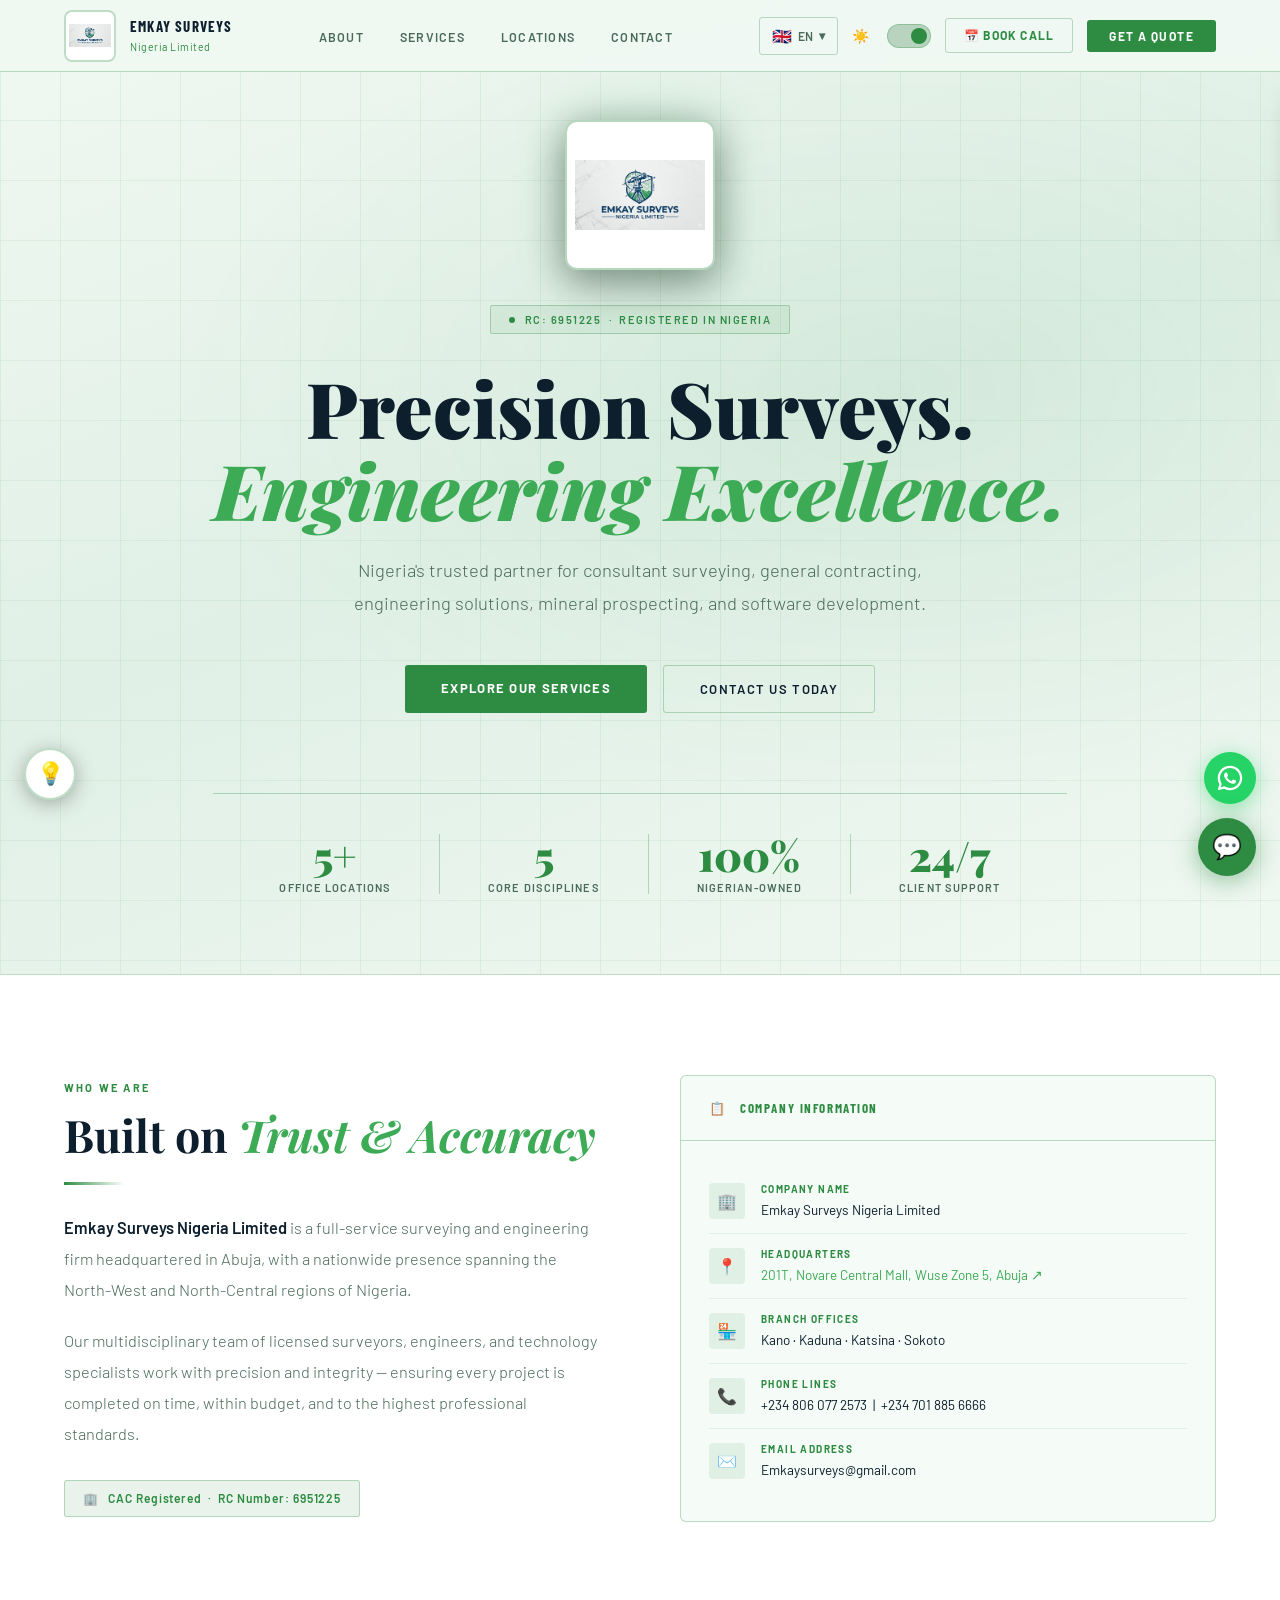
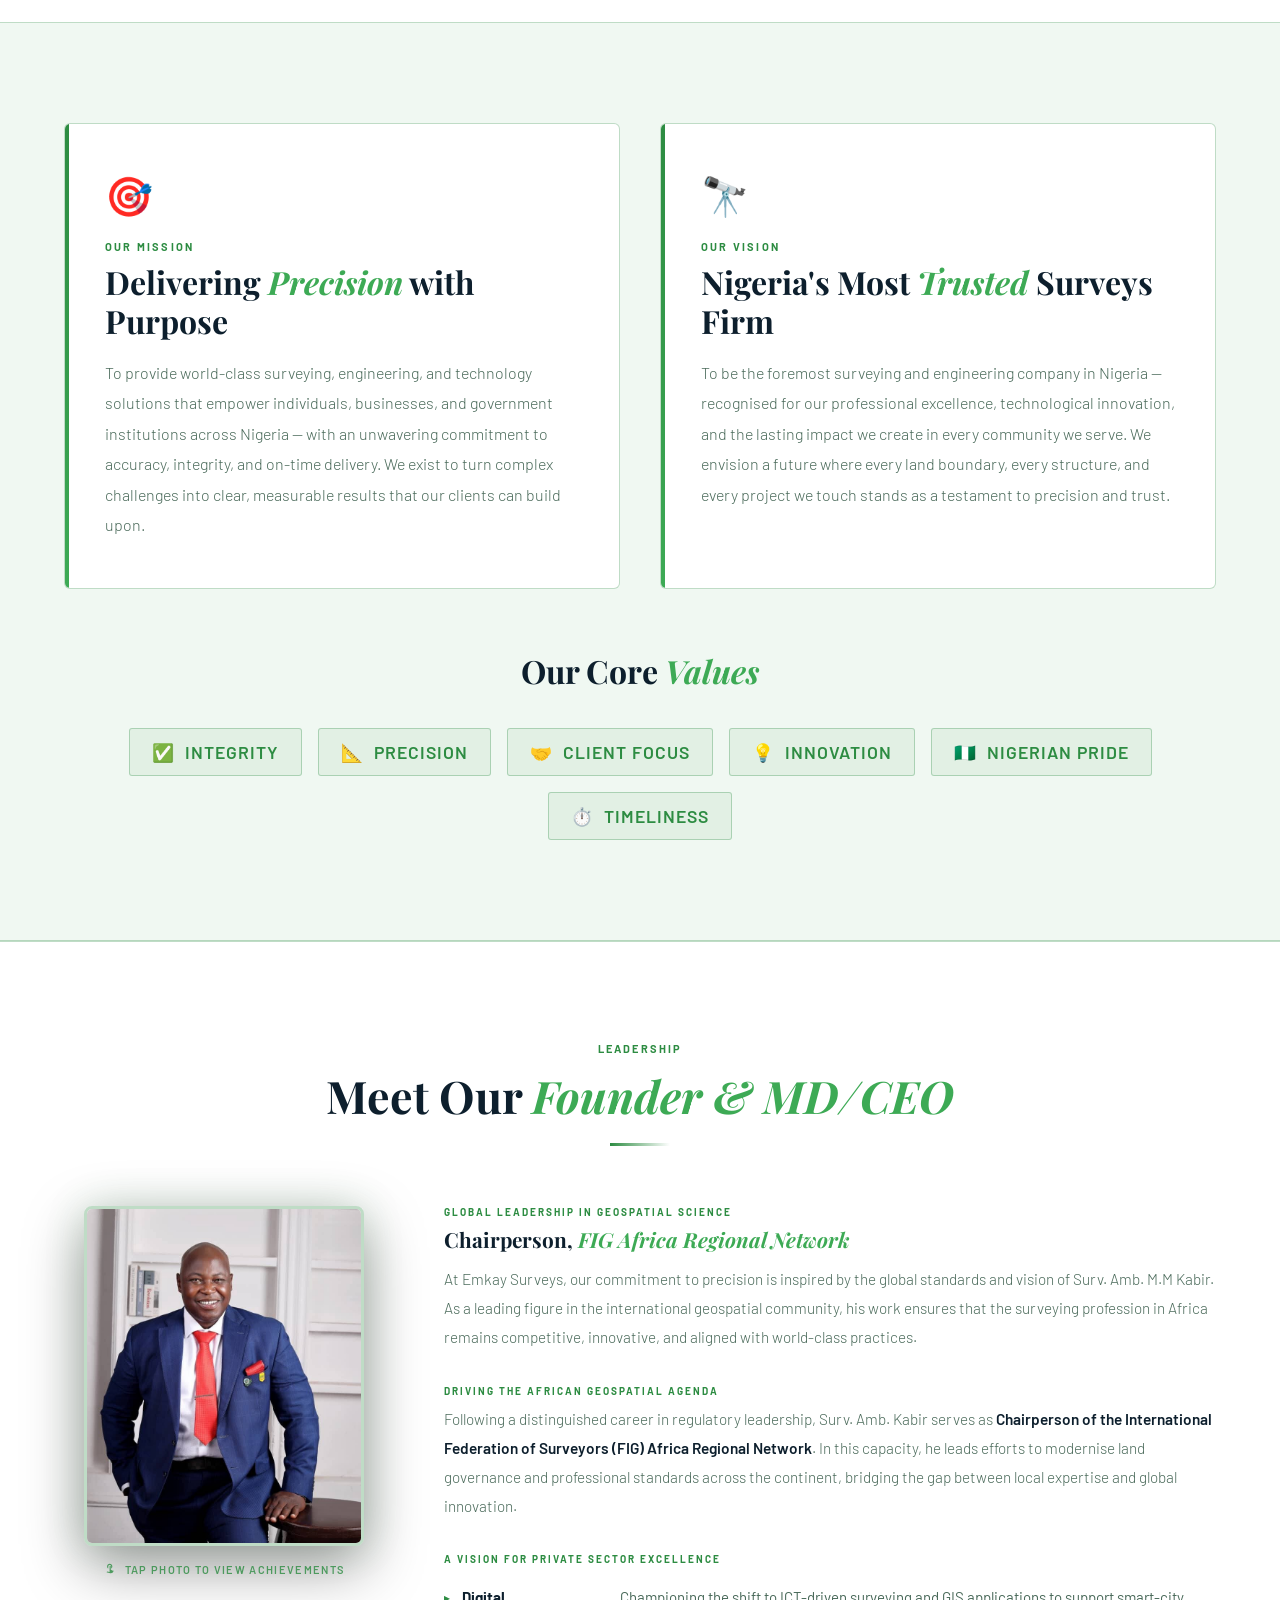
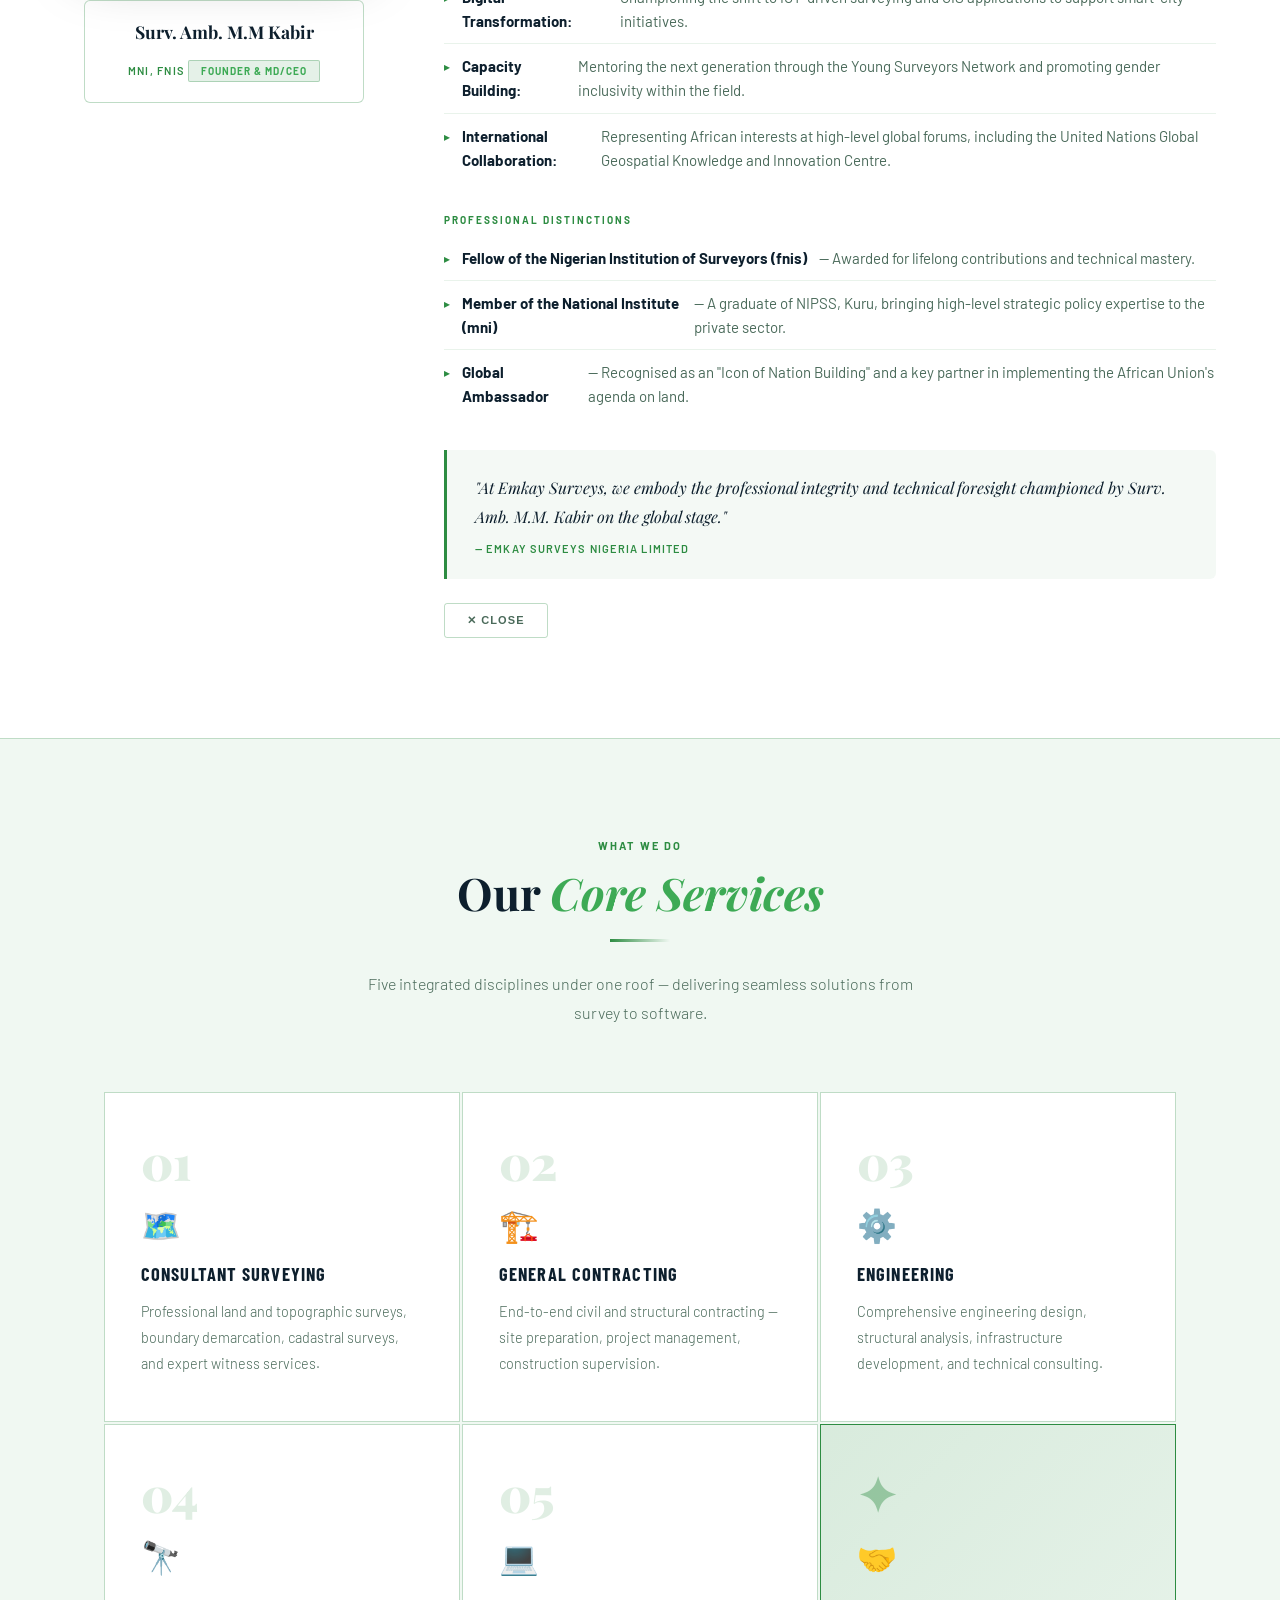
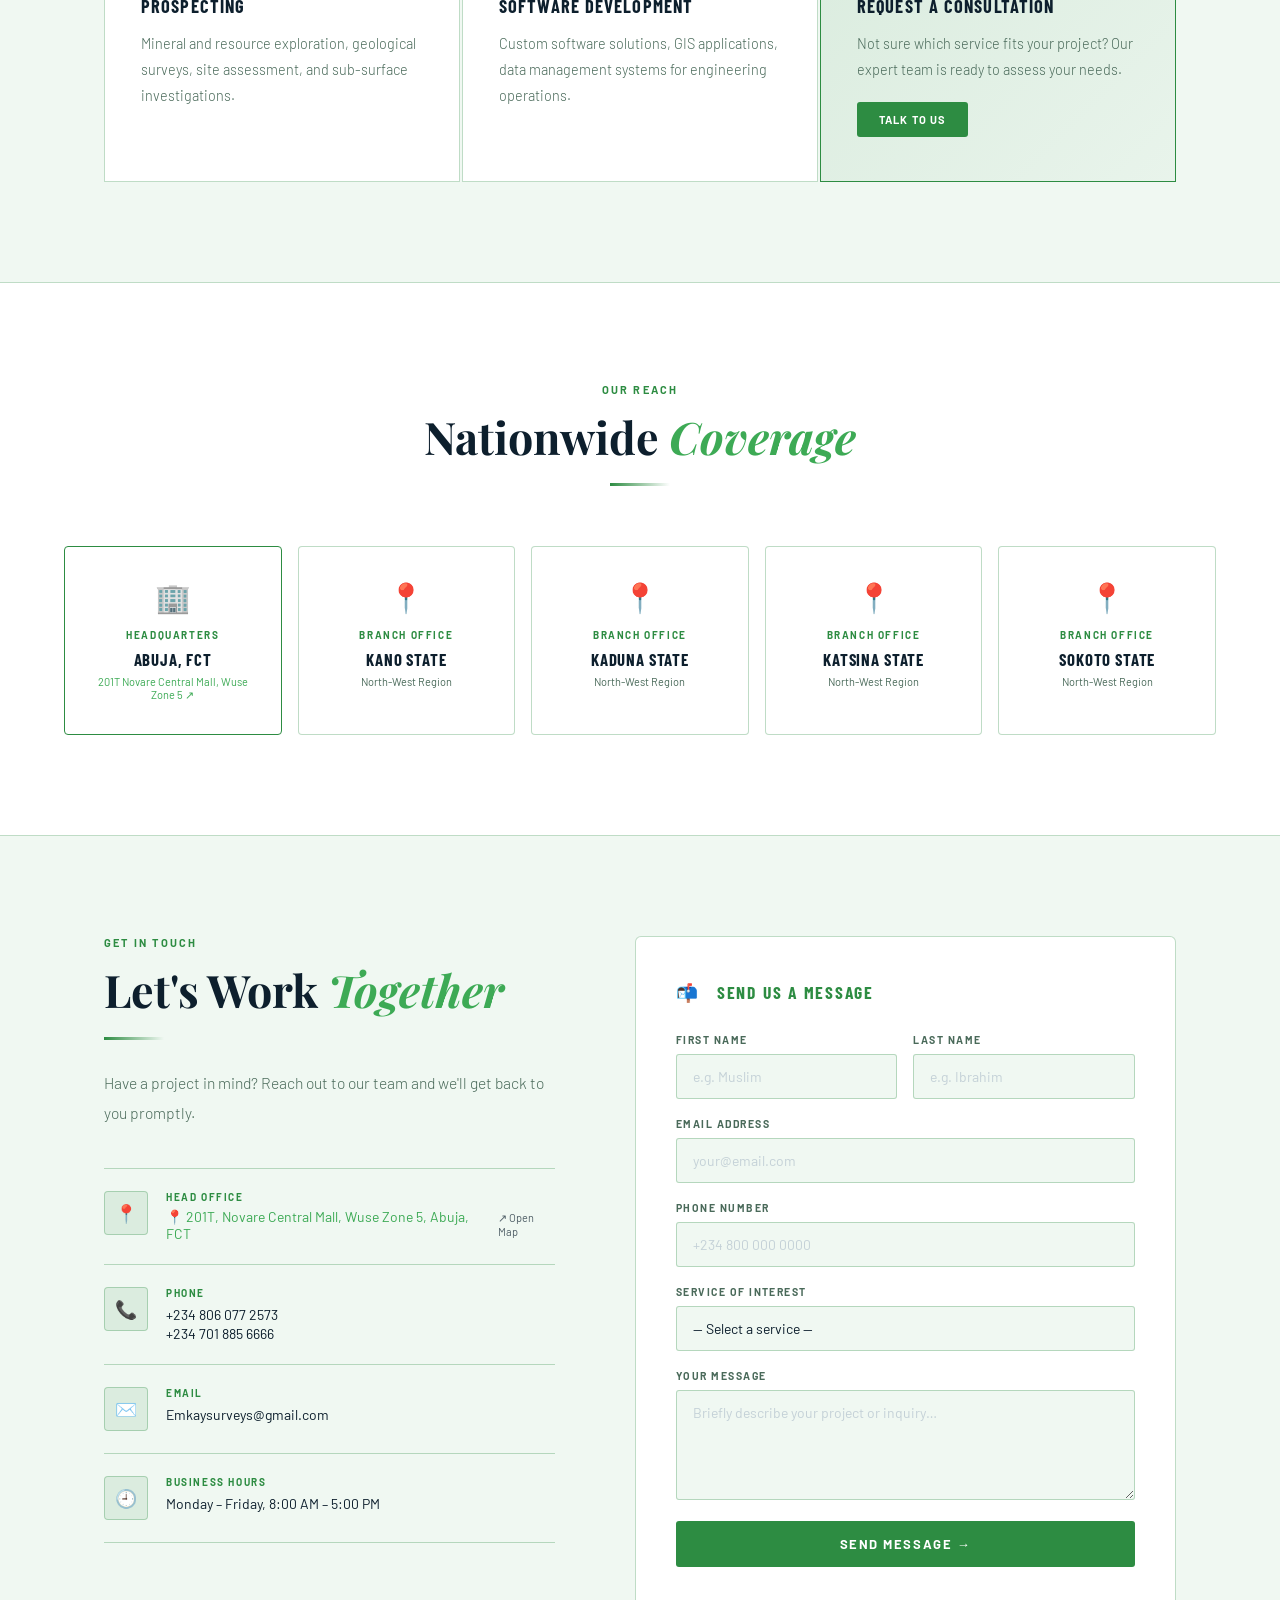
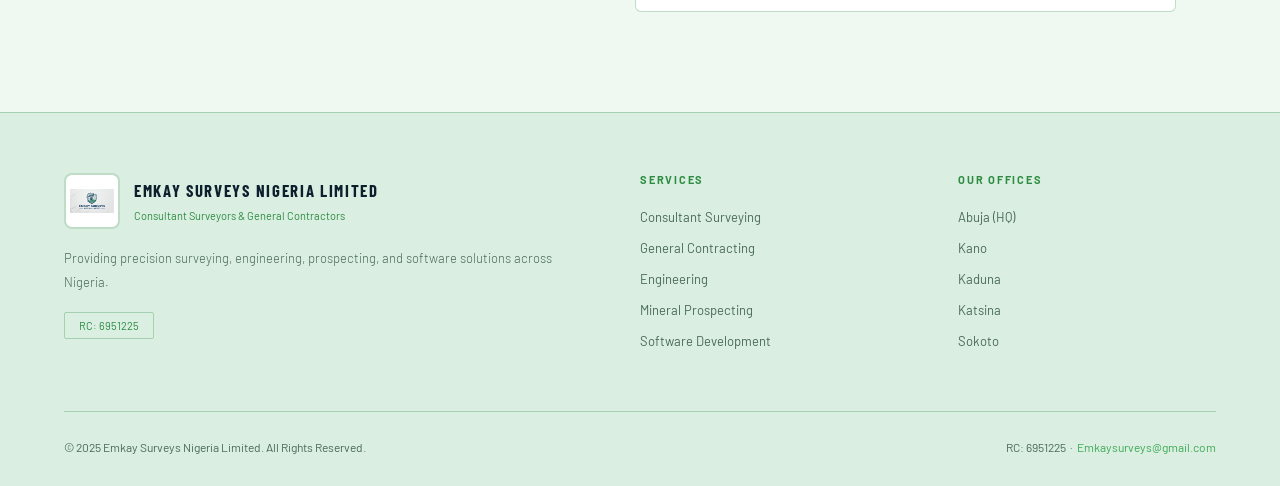
==== commit 12ffd8a8: "Initial commit — Emkay Surveys website and admin portal" ====
--- a/frontend/index.html
+++ b/frontend/index.html
@@ -353,6 +353,31 @@
     transition:transform .2s,box-shadow .2s;
   }
   #chat-btn:hover{transform:scale(1.1);box-shadow:0 6px 32px rgba(45,140,66,.7);}
+
+  /* ── WHATSAPP BUTTON ── */
+  #whatsapp-btn{
+    position:fixed;right:24px;bottom:96px;z-index:400;
+    width:52px;height:52px;border-radius:50%;
+    background:#25D366;border:none;color:#fff;font-size:26px;
+    cursor:pointer;box-shadow:0 4px 20px rgba(37,211,102,.5);
+    display:flex;align-items:center;justify-content:center;
+    text-decoration:none;
+    transition:transform .2s,box-shadow .2s;
+    animation:waPulse 2.5s infinite;
+  }
+  #whatsapp-btn:hover{transform:scale(1.12);box-shadow:0 6px 32px rgba(37,211,102,.7);animation:none;}
+  #whatsapp-tooltip{
+    position:absolute;right:64px;top:50%;transform:translateY(-50%);
+    background:#25D366;color:#fff;font-size:11.5px;font-weight:700;
+    letter-spacing:.06em;white-space:nowrap;padding:5px 12px;
+    border-radius:20px;pointer-events:none;opacity:0;
+    transition:opacity .2s;
+  }
+  #whatsapp-btn:hover #whatsapp-tooltip{opacity:1;}
+  @keyframes waPulse{
+    0%,100%{box-shadow:0 4px 20px rgba(37,211,102,.5);}
+    50%{box-shadow:0 4px 32px rgba(37,211,102,.85),0 0 0 8px rgba(37,211,102,.12);}
+  }
   #chat-badge{
     position:absolute;top:-4px;right:-4px;width:18px;height:18px;
     background:#e74c3c;border-radius:50%;font-size:10px;font-weight:700;
@@ -447,7 +472,7 @@
 
 </style>
 </head>
-<body>
+<body class="light">
 
 <!-- SPLASH SCREEN -->
 <div id="splash">
@@ -549,7 +574,7 @@
           <div class="info-row"><div class="info-icon">📍</div><div class="info-content"><label id="info-lbl-hq">Headquarters</label><span><a href="https://www.google.com/maps/search/?api=1&query=Novare+Central+Mall+Wuse+Zone+5+Abuja+Nigeria" target="_blank" style="color:var(--gold-light);text-decoration:none;">201T, Novare Central Mall, Wuse Zone 5, Abuja ↗</a></span></div></div>
           <div class="info-row"><div class="info-icon">🏪</div><div class="info-content"><label id="info-lbl-branches">Branch Offices</label><span>Kano · Kaduna · Katsina · Sokoto</span></div></div>
           <div class="info-row"><div class="info-icon">📞</div><div class="info-content"><label id="info-lbl-phone">Phone Lines</label><span>+234 806 077 2573 &nbsp;|&nbsp; +234 701 885 6666</span></div></div>
-          <div class="info-row"><div class="info-icon">✉️</div><div class="info-content"><label id="lbl-email" id="info-lbl-email">Email Address</label><span>Emkaysurveys@gmail.com</span></div></div>
+          <div class="info-row"><div class="info-icon">✉️</div><div class="info-content"><label id="lbl-email">Email Address</label><span>Emkaysurveys@gmail.com</span></div></div>
         </div>
       </div>
     </div>
@@ -716,7 +741,7 @@
       <div class="form-title" id="form-title-txt">📬 &nbsp; Send Us a Message</div>
       <div id="form-msg" class="form-msg"></div>
       <div class="form-row">
-        <div class="form-group"><label id="lbl-first">First Name</label><input type="text" id="f-first" placeholder="e.g. Aminu"></div>
+        <div class="form-group"><label id="lbl-first">First Name</label><input type="text" id="f-first" placeholder="e.g. Muslim"></div>
         <div class="form-group"><label id="lbl-last">Last Name</label><input type="text" id="f-last" placeholder="e.g. Ibrahim"></div>
       </div>
       <div class="form-group"><label>Email Address</label><input type="email" id="f-email" placeholder="your@email.com"></div>
@@ -775,7 +800,7 @@
     <div class="schedule-body">
       <div id="schedule-done" class="schedule-done"><p id="sc-done-txt">✅ Call scheduled! We'll contact you at the chosen time.</p></div>
       <div id="schedule-form">
-        <div class="form-group"><label id="sc-lbl-name">Your Full Name</label><input type="text" id="sc-name" placeholder="Aminu Ibrahim"></div>
+        <div class="form-group"><label id="sc-lbl-name">Your Full Name</label><input type="text" id="sc-name" placeholder="Muslim Ibrahim"></div>
         <div class="form-group"><label>Phone Number</label><input type="tel" id="sc-phone" placeholder="+234 800 000 0000"></div>
         <div class="form-row">
           <div class="form-group"><label id="sc-lbl-date">Preferred Date</label><input type="date" id="sc-date"></div>
@@ -796,6 +821,10 @@
 </div>
 
 <!-- CHAT WIDGET -->
+<a id="whatsapp-btn" href="https://wa.me/2348060772573?text=Hello%20Emkay%20Surveys%2C%20I%20would%20like%20to%20enquire%20about%20your%20services." target="_blank" rel="noopener" aria-label="Chat on WhatsApp">
+  <svg xmlns="http://www.w3.org/2000/svg" viewBox="0 0 32 32" width="28" height="28" fill="#fff"><path d="M16 2C8.28 2 2 8.28 2 16c0 2.47.67 4.84 1.84 6.89L2 30l7.3-1.81A13.93 13.93 0 0016 30c7.72 0 14-6.28 14-14S23.72 2 16 2zm0 25.4a11.4 11.4 0 01-5.8-1.58l-.42-.25-4.33 1.08 1.1-4.22-.27-.44A11.4 11.4 0 014.6 16C4.6 9.7 9.7 4.6 16 4.6S27.4 9.7 27.4 16 22.3 27.4 16 27.4zm6.26-8.54c-.34-.17-2.02-.99-2.33-1.11-.31-.11-.54-.17-.77.17-.23.34-.88 1.11-1.08 1.34-.2.23-.39.25-.73.08-.34-.17-1.44-.53-2.74-1.69-1.01-.9-1.69-2.01-1.89-2.35-.2-.34-.02-.52.15-.69.15-.15.34-.39.51-.59.17-.2.23-.34.34-.57.11-.23.06-.43-.03-.6-.08-.17-.77-1.85-1.05-2.53-.28-.67-.56-.58-.77-.59l-.65-.01c-.23 0-.6.08-.91.43-.31.34-1.19 1.16-1.19 2.84s1.22 3.29 1.39 3.52c.17.23 2.4 3.66 5.81 5.13.81.35 1.44.56 1.93.71.81.26 1.55.22 2.13.13.65-.1 2.02-.82 2.3-1.62.28-.79.28-1.47.2-1.62-.08-.14-.31-.22-.65-.39z"/></svg>
+  <span id="whatsapp-tooltip">Chat on WhatsApp</span>
+</a>
 <button id="chat-btn" onclick="toggleChat()">💬<span id="chat-badge">1</span></button>
 <div id="chat-window">
   <div class="chat-head">
@@ -822,8 +851,9 @@
 });
 
 window.addEventListener('load', () => {
-  const saved = localStorage.getItem('emkay-theme') || 'dark';
-  applyTheme(saved);
+  const saved = localStorage.getItem('emkay-theme') || 'light';
+  const mode = saved === 'dark' ? 'light' : saved; // always default to light
+  applyTheme(mode);
   setTimeout(showPushPrompt, 5000);
   initChat();
 });
@@ -1375,6 +1405,106 @@
   };
   addBotMsg(msg[currentLang] || msg.en);
   document.querySelector('.chat-human-btn').style.display = 'none';
+}
+
+// ── FIREBASE LIVE CHAT ──────────────────────────────────────────────
+let firebaseApp, firebaseDb, liveSessionId, liveSessionRef, liveMsgListener;
+
+async function initFirebase() {
+  if (firebaseApp) return;
+  const { initializeApp } = await import('https://www.gstatic.com/firebasejs/10.12.0/firebase-app.js');
+  const { getDatabase, ref, push, onValue, update, off } = await import('https://www.gstatic.com/firebasejs/10.12.0/firebase-database.js');
+  // 🔧 REPLACE with your Firebase config
+  const cfg = {
+    apiKey: "AIzaSyCP1uB8LDKIOaFUuk6IxIkX9Sh9IWFeE6M",
+    authDomain: "emkay-d4b3e.firebaseapp.com",
+    databaseURL: "https://emkay-d4b3e-default-rtdb.firebaseio.com",
+    projectId: "emkay-d4b3e",
+    storageBucket: "emkay-d4b3e.firebasestorage.app",
+    messagingSenderId: "917852562644",
+    appId: "1:917852562644:web:3578326897ac6c6ecd0741"
+  };
+  firebaseApp = initializeApp(cfg, 'visitor-chat');
+  firebaseDb = getDatabase(firebaseApp);
+  window._fbRef = ref;
+  window._fbPush = push;
+  window._fbOnValue = onValue;
+  window._fbUpdate = update;
+  window._fbOff = off;
+}
+
+async function startLiveSession(visitorName, phone, enquiry) {
+  await initFirebase();
+  const { ref, push, onValue, update } = { ref: window._fbRef, push: window._fbPush, onValue: window._fbOnValue, update: window._fbUpdate };
+  const sessionsRef = ref(firebaseDb, 'livechats');
+  const sessionData = {
+    visitorName, phone, enquiry,
+    status: 'waiting',
+    createdAt: Date.now(),
+    updatedAt: Date.now(),
+    adminUnread: true,
+    visitorUnread: false
+  };
+  const newSession = await push(sessionsRef, sessionData);
+  liveSessionId = newSession.key;
+  liveSessionRef = ref(firebaseDb, `livechats/${liveSessionId}`);
+
+  // Add opening message from visitor
+  const msgsRef = ref(firebaseDb, `livechats/${liveSessionId}/messages`);
+  await push(msgsRef, { sender: 'user', senderName: visitorName, text: enquiry, ts: Date.now() });
+
+  // Show "waiting" message in chat
+  const waitMsg = {
+    en: `✅ You're connected! Our team has been notified and will reply here shortly.\n\n💬 This chat is now live — type your message below.`,
+    ha: `✅ An haɗa ku! Ƙungiyarmu an sanar da su kuma za su amsa nan ba da jimawa ba.`,
+    fr: `✅ Vous êtes connecté! Notre équipe a été notifiée et répondra sous peu.`,
+    yo: `✅ O ti sopọ! Ẹgbẹ wa ti gba ifiranṣẹ ati yoo dahun laipẹ.`,
+    ig: `✅ Ejikọtara gị! A ọzọ ọ bụ nzaghachi ndị otu anyị na-abịa.`,
+    es: `✅ ¡Estás conectado! Nuestro equipo ha sido notificado y responderá pronto.`,
+    pt: `✅ Você está conectado! Nossa equipe foi notificada e responderá em breve.`,
+    de: `✅ Verbunden! Unser Team wurde benachrichtigt und antwortet bald.`,
+    sw: `✅ Umeunganishwa! Timu yetu imearifiwa na itajibu hivi karibuni.`
+  };
+  addBotMsg(waitMsg[currentLang] || waitMsg.en);
+
+  // Update chat status to show live
+  document.getElementById('chat-status').textContent = '🟡 Live — waiting for agent';
+
+  // Listen for admin replies
+  const msgsRefListen = ref(firebaseDb, `livechats/${liveSessionId}/messages`);
+  let knownKeys = new Set();
+  liveMsgListener = onValue(msgsRefListen, snap => {
+    const data = snap.val();
+    if (!data) return;
+    Object.entries(data).forEach(([key, msg]) => {
+      if (!knownKeys.has(key) && msg.sender === 'admin') {
+        knownKeys.add(key);
+        // Show admin reply in the chatbot UI
+        addAdminMsg(msg.text);
+        update(liveSessionRef, { visitorUnread: false });
+      } else {
+        knownKeys.add(key);
+      }
+    });
+  });
+}
+
+function addAdminMsg(text) {
+  const msgs = document.getElementById('chat-msgs');
+  const div = document.createElement('div');
+  div.className = 'msg bot';
+  div.innerHTML = `<strong style="color:var(--gold-light);font-size:11px;display:block;margin-bottom:4px;">👤 Emkay Support</strong>${text.replace(/\n/g,'<br>')}`;
+  msgs.appendChild(div);
+  msgs.scrollTop = msgs.scrollHeight;
+  document.getElementById('chat-status').textContent = '🟢 Agent replied';
+}
+
+async function sendLiveMessage(text) {
+  if (!liveSessionId) return;
+  await initFirebase();
+  const msgsRef = window._fbRef(firebaseDb, `livechats/${liveSessionId}/messages`);
+  await window._fbPush(msgsRef, { sender: 'user', senderName: humanName || 'Visitor', text, ts: Date.now() });
+  await window._fbUpdate(liveSessionRef, { adminUnread: true, updatedAt: Date.now() });
 }
 
 async function handleHumanCapture(text) {
@@ -1457,22 +1587,12 @@
       sw: `Asante, ${humanName}! ✅ Timu yetu itakupigia simu kwa ${humanPhone} hivi karibuni.`
     };
     addBotMsg(msg[currentLang] || msg.en);
-    try {
-      await fetch(API_BASE + '/api/contact', {
-        method:'POST', headers:{'Content-Type':'application/json'},
-        body: JSON.stringify({
-          first_name: humanName.split(' ')[0] || humanName,
-          last_name: humanName.split(' ').slice(1).join(' ') || '(Chat)',
-          email: 'chat@emkaysurveys.ng',
-          phone: humanPhone,
-          service: 'Chat Handoff',
-          message: enquiry
-        })
-      });
-    } catch(e) {}
-    humanMode = false; humanStep = 0;
-    const btn = document.getElementById('chat-human-btn');
-    if (btn) btn.style.display = 'block';
+    // Start Firebase live session
+    startLiveSession(humanName, humanPhone, enquiry);
+    humanStep = 4; // live chat mode — keep humanMode = true so messages go through live
+  } else if (humanStep === 4) {
+    // Live chat — send to Firebase
+    sendLiveMessage(text);
   }
 }
 
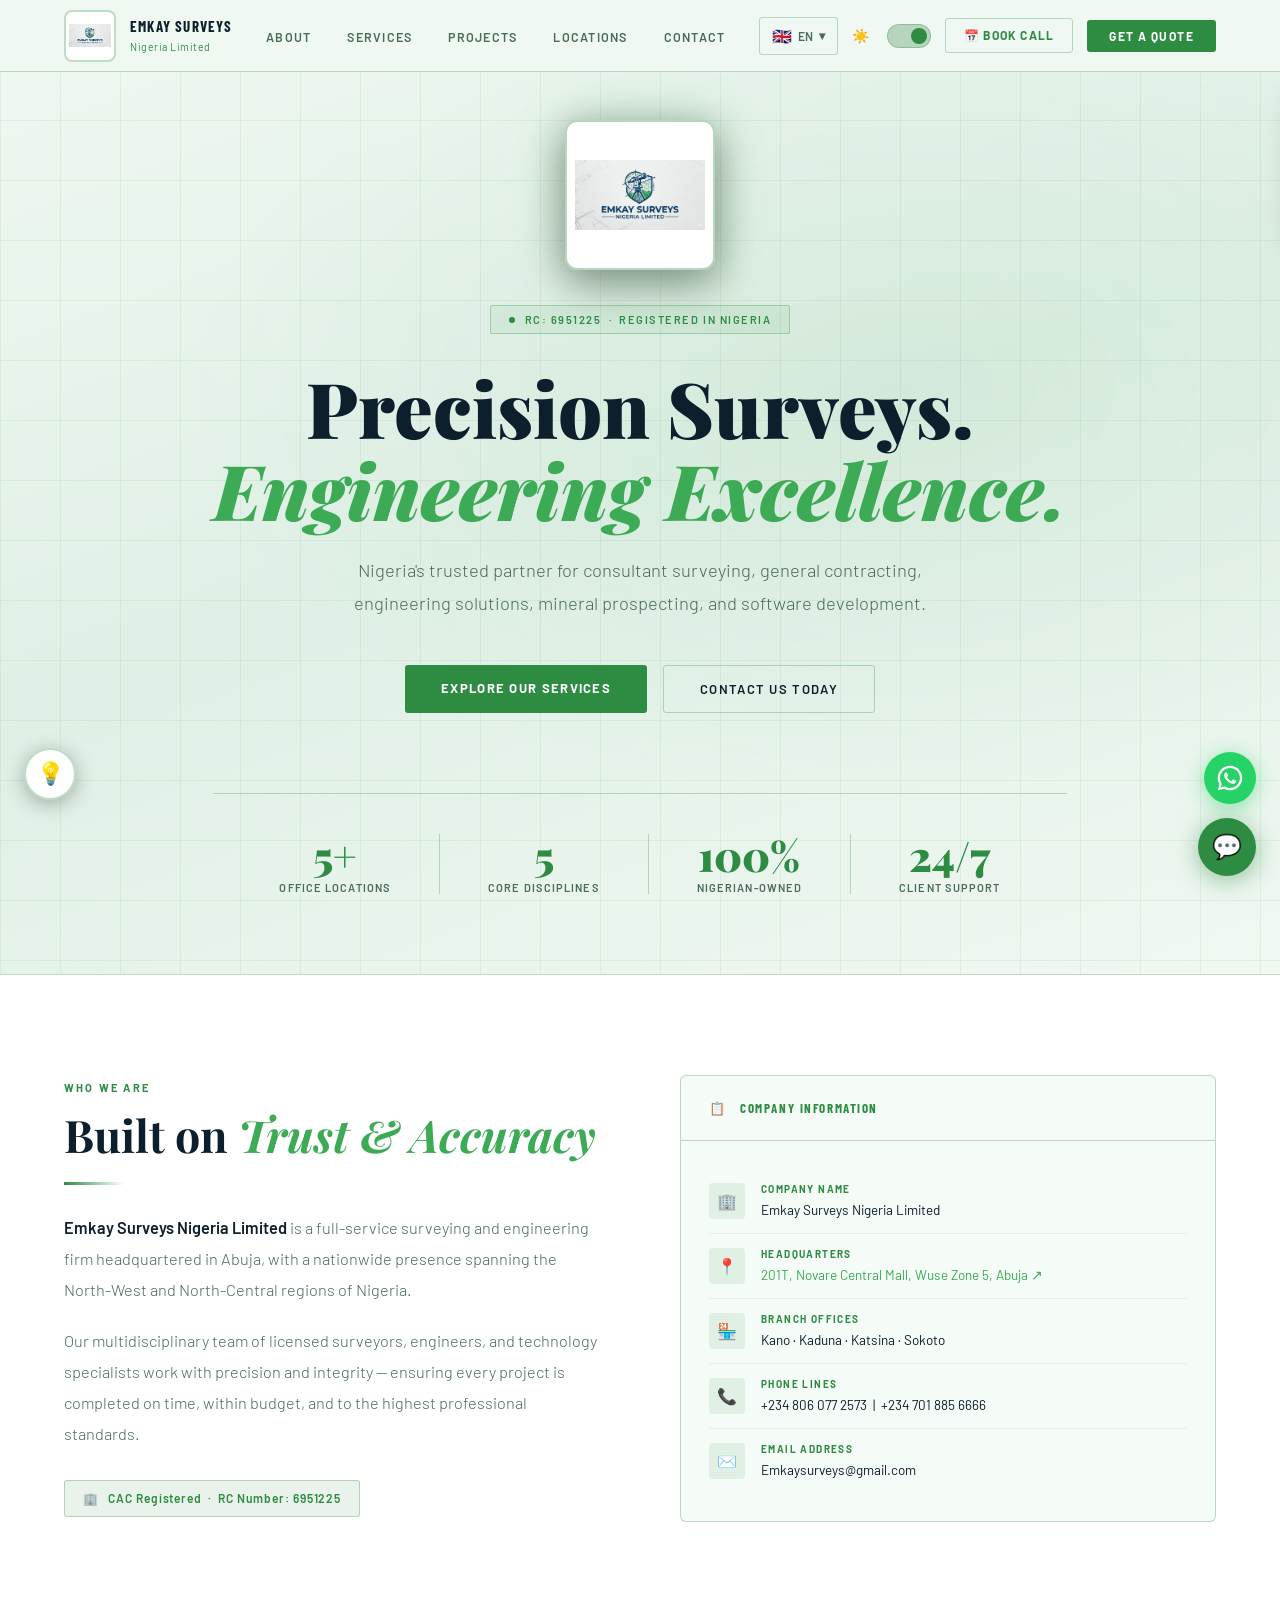
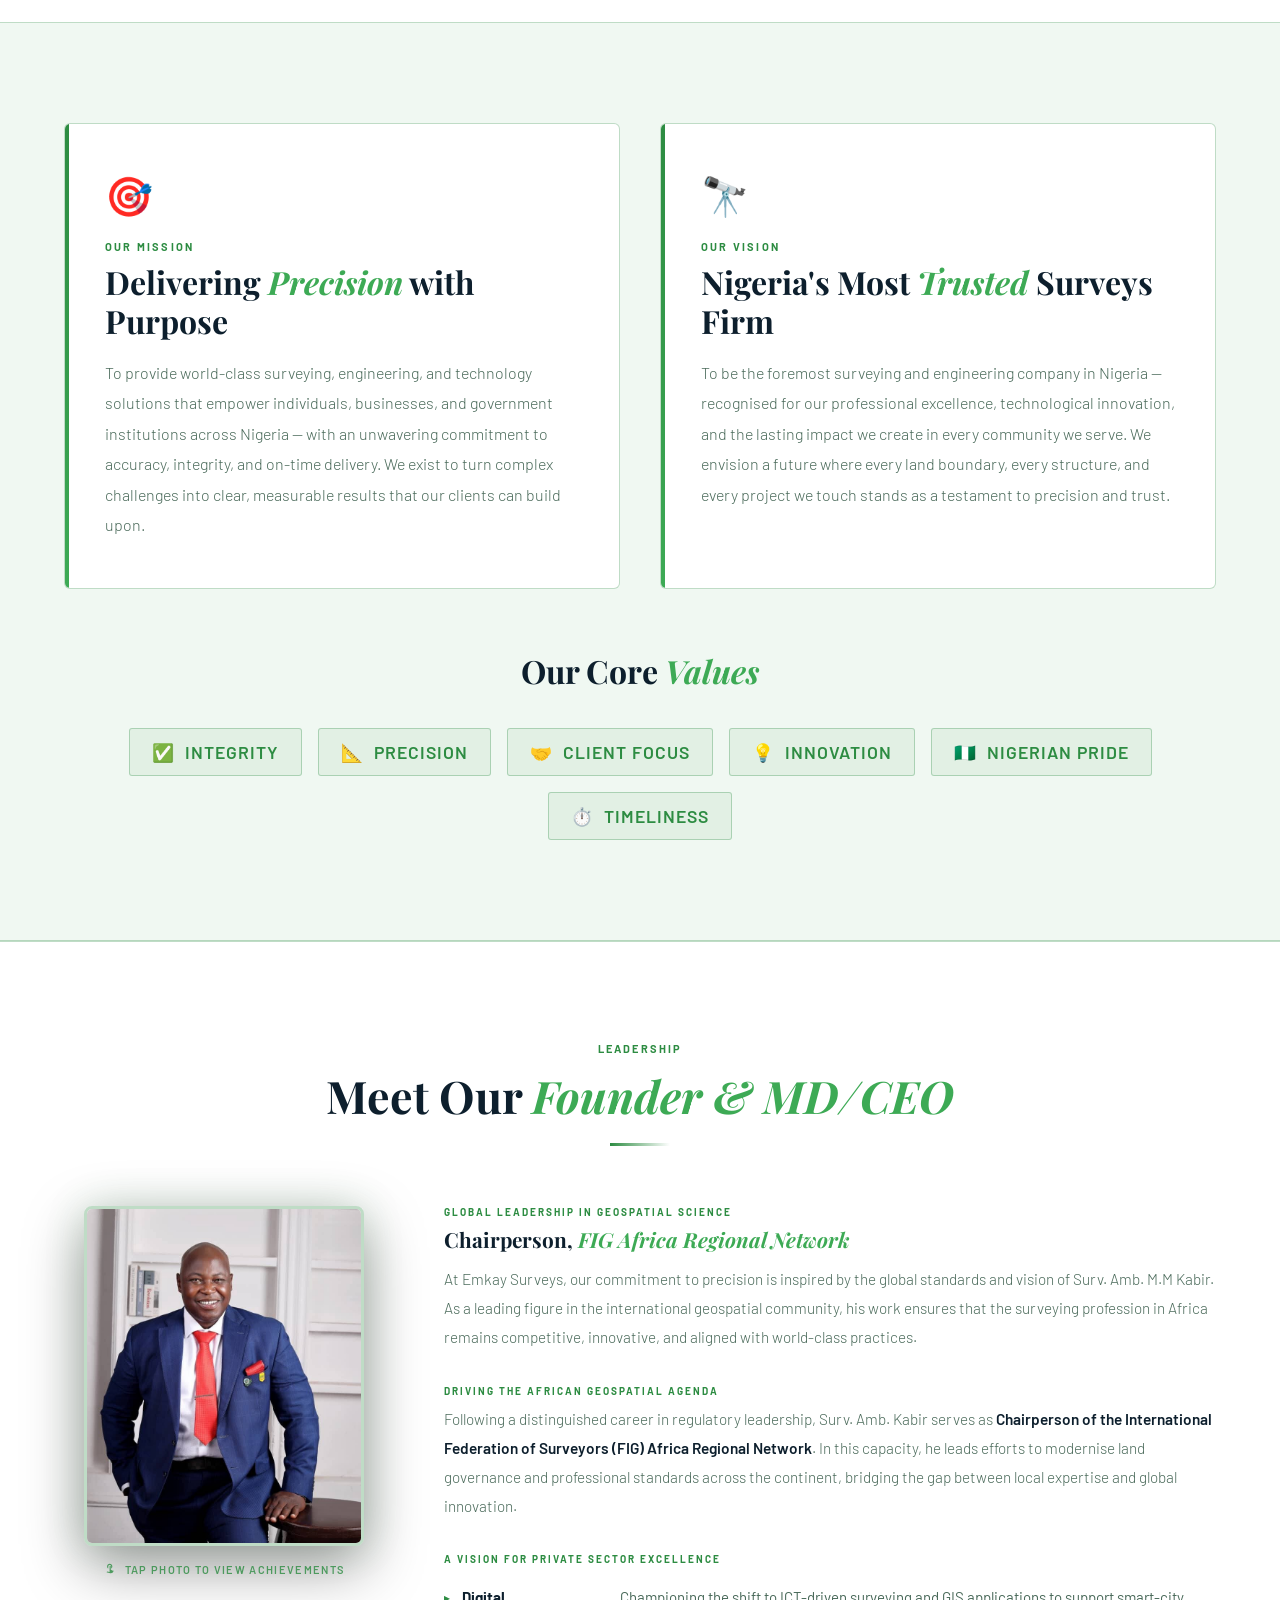
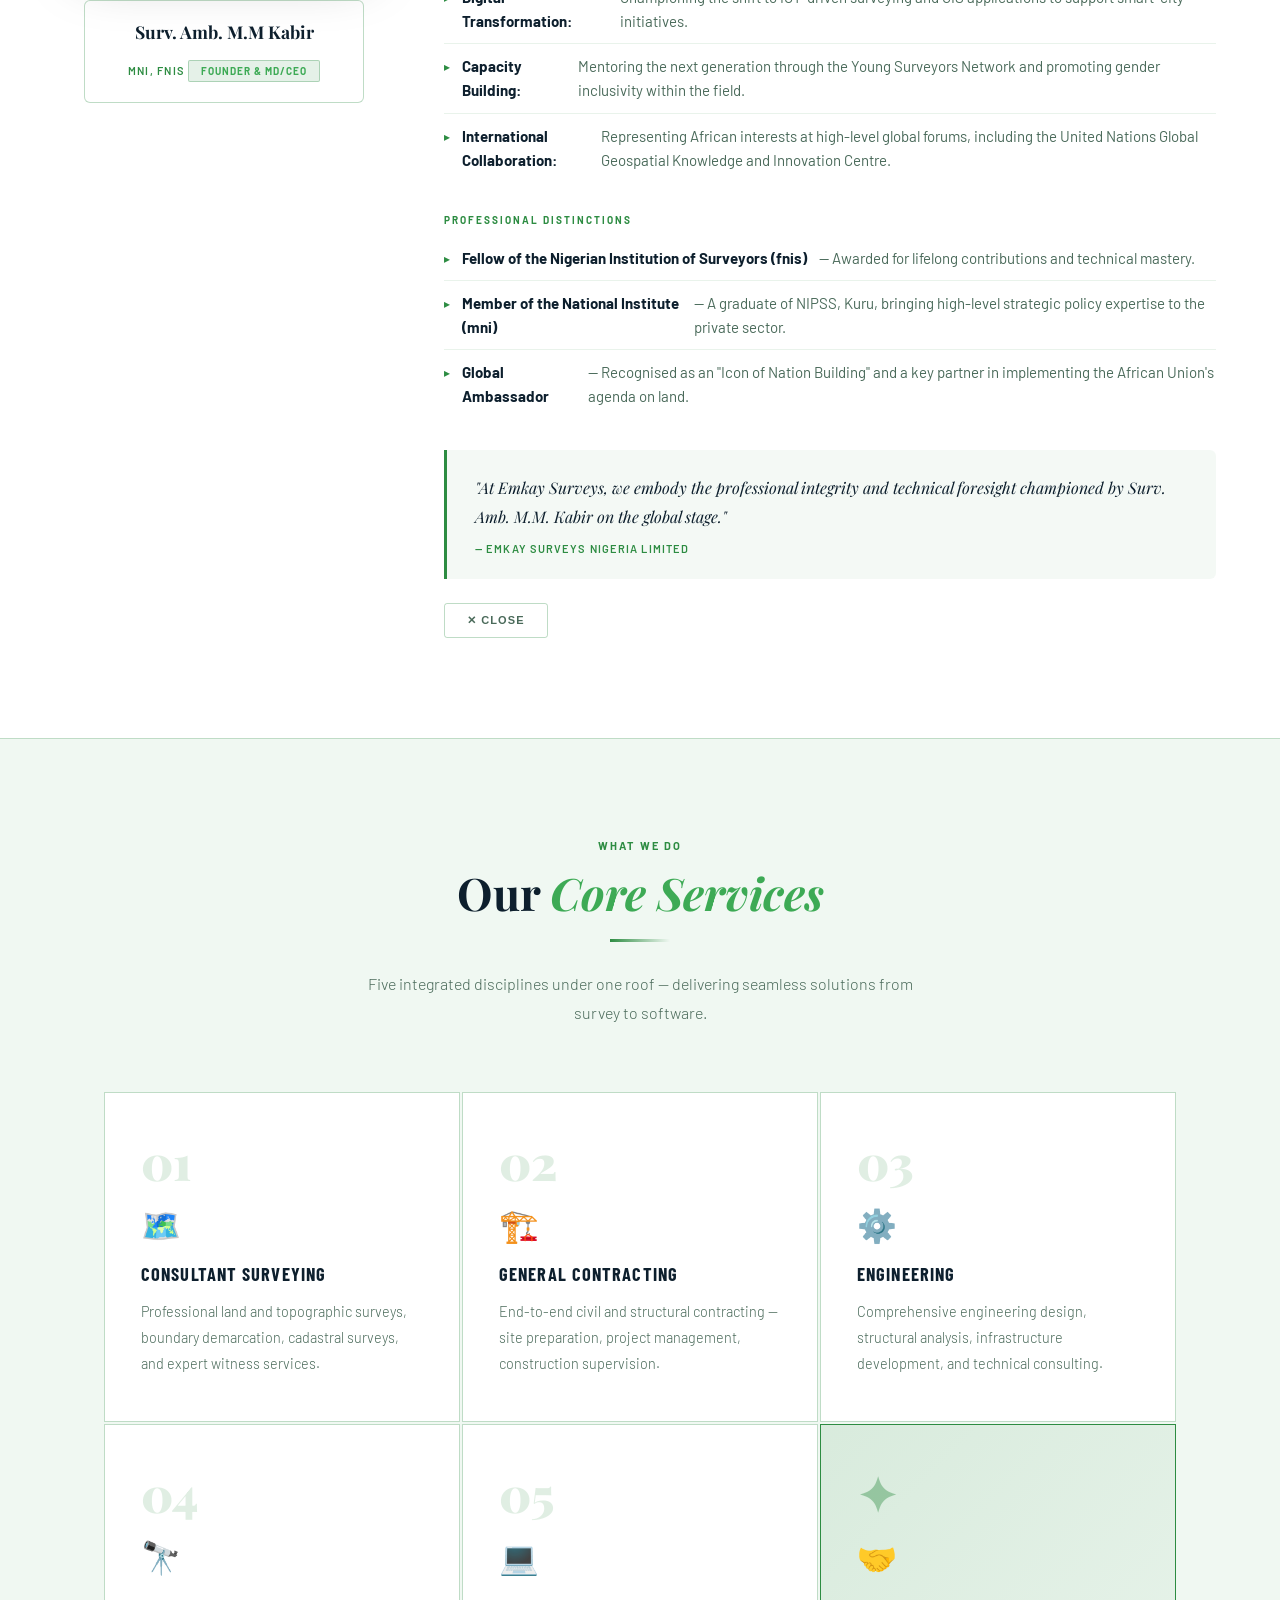
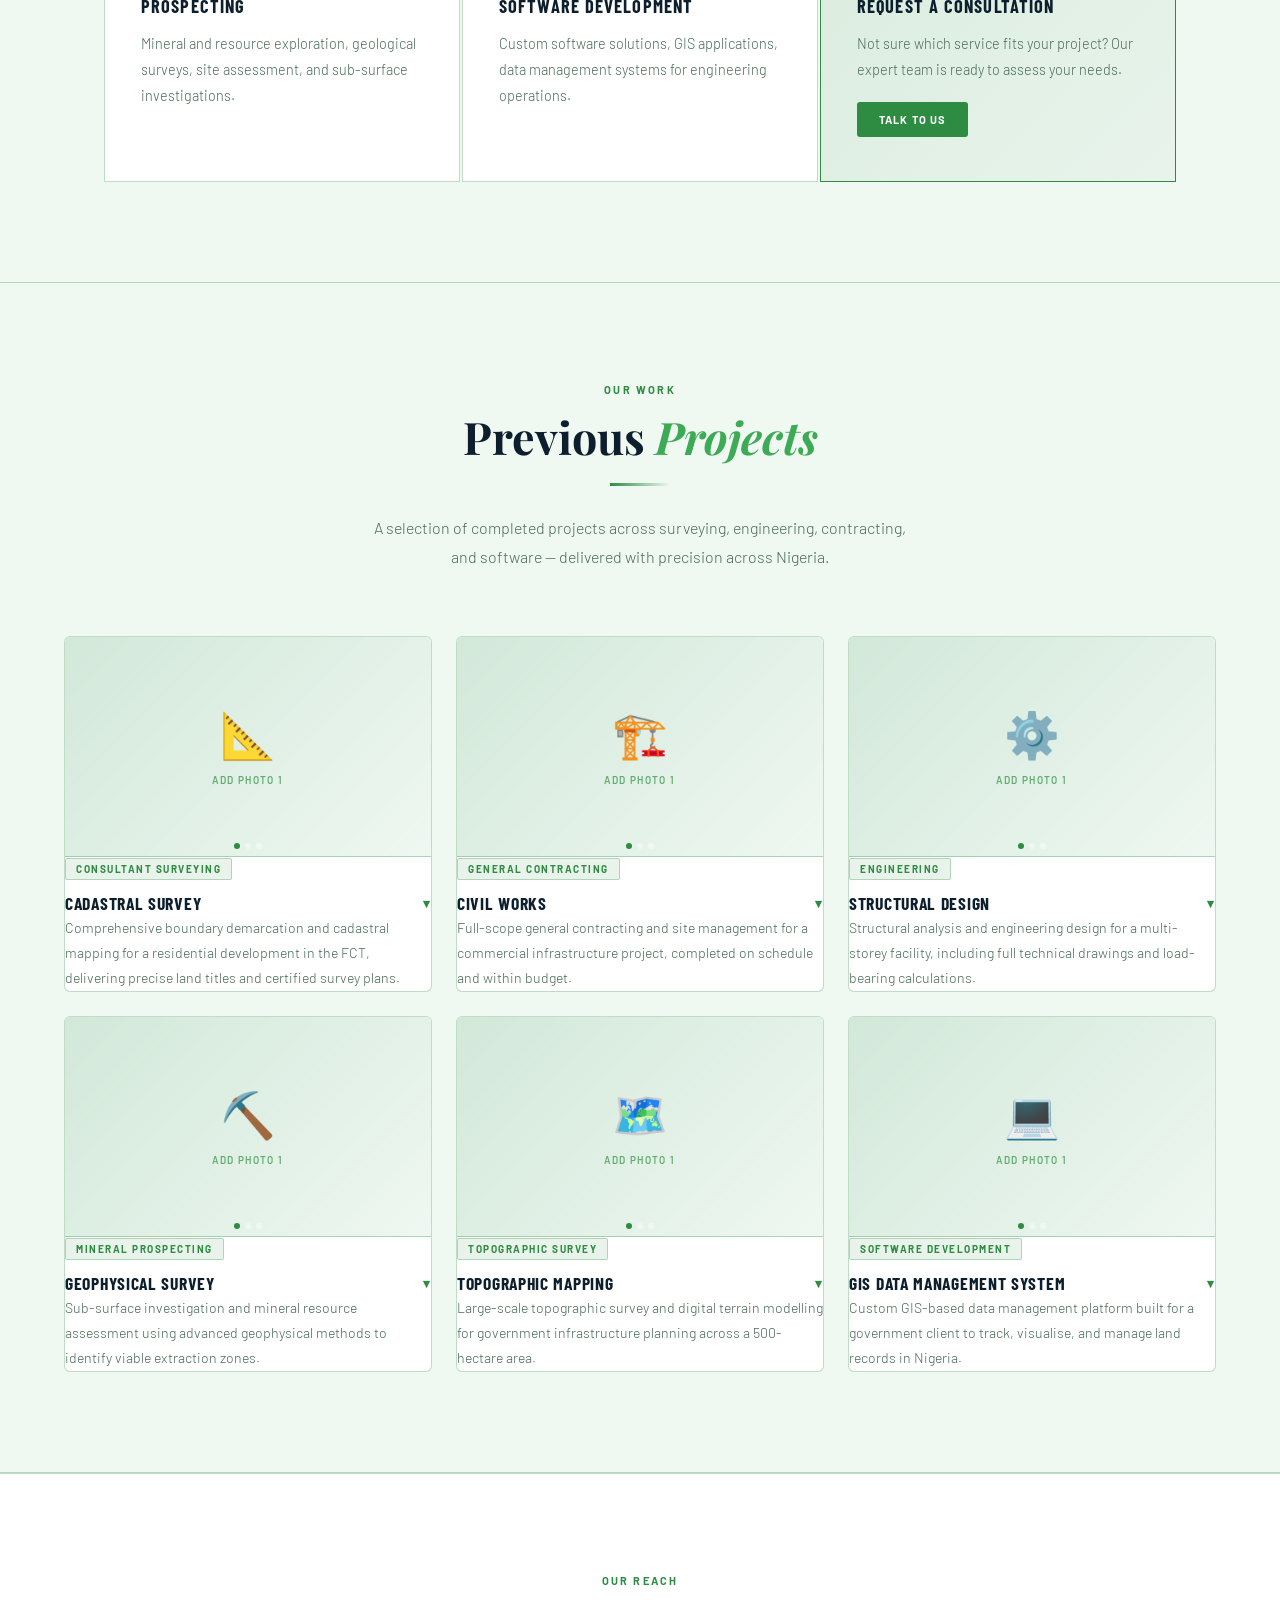
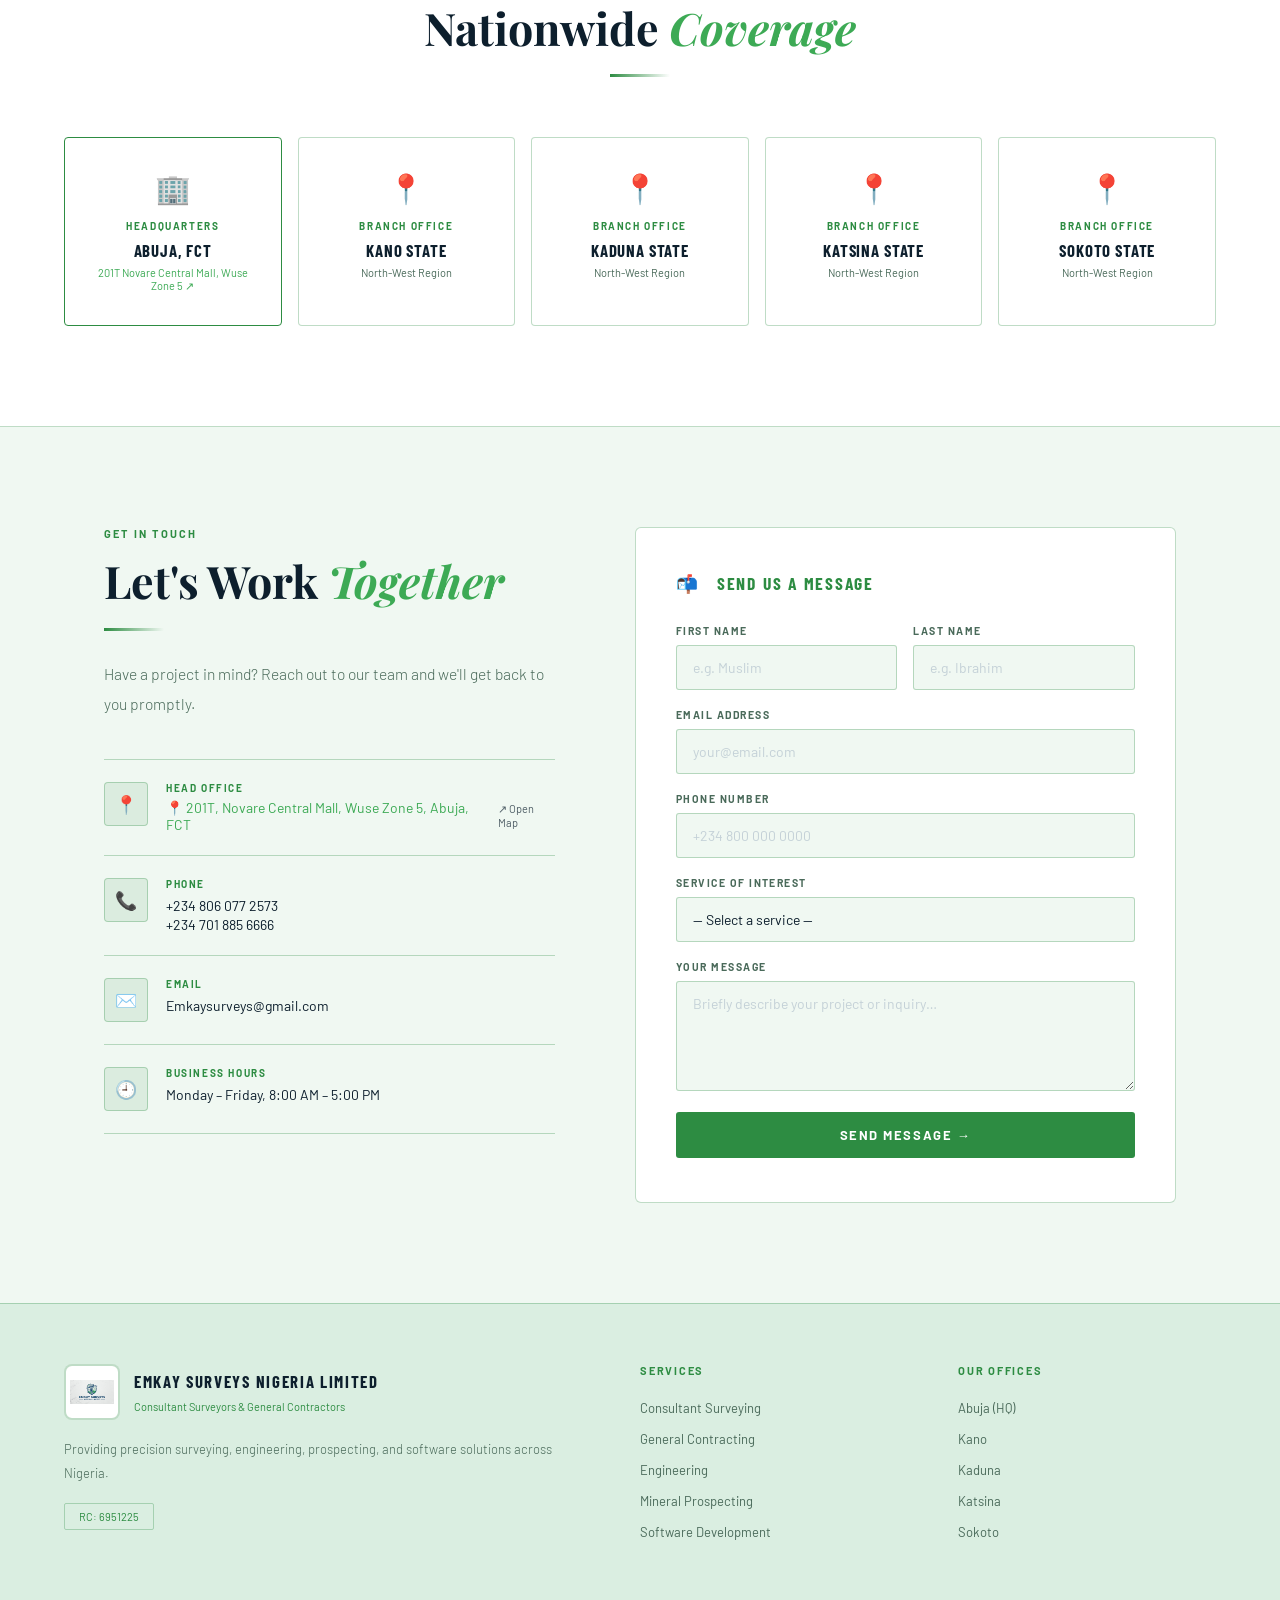
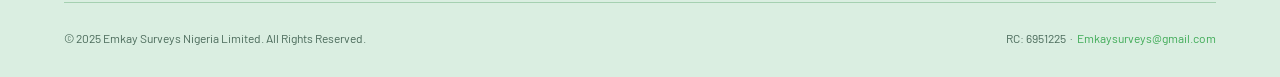
==== commit 9fc1624c: "fix frontend and admin" ====
--- a/frontend/index.html
+++ b/frontend/index.html
@@ -179,6 +179,66 @@
   .service-icon{font-size:2rem;margin-bottom:18px;}
   .service-name{font-family:'Barlow Condensed',sans-serif;font-size:1.15rem;font-weight:700;letter-spacing:.06em;text-transform:uppercase;color:var(--white);margin-bottom:14px;}
   .service-desc{font-size:.9rem;line-height:1.8;color:var(--text-muted);font-weight:300;}
+
+  /* ── PROJECTS ── */
+  #projects{background:var(--navy);border-top:1px solid var(--border);border-bottom:1px solid var(--border);}
+  .projects-inner{max-width:1200px;margin:0 auto;}
+  .projects-header{text-align:center;margin-bottom:64px;}
+  .projects-header .divider{margin:20px auto 28px;}
+  .projects-header p{font-size:1rem;color:var(--text-muted);max-width:560px;margin:0 auto;font-weight:300;line-height:1.8;}
+  .projects-grid{display:grid;grid-template-columns:repeat(3,1fr);gap:24px;}
+  .project-card{background:var(--navy-mid);border:1px solid var(--border);border-radius:6px;overflow:hidden;transition:box-shadow .25s;cursor:pointer;}
+  .project-card:hover{box-shadow:0 20px 50px rgba(0,0,0,.35),0 0 30px rgba(45,140,66,.1);}
+
+  /* slider */
+  .proj-slider{position:relative;width:100%;height:220px;overflow:hidden;background:var(--navy-light);}
+  .proj-slides{display:flex;height:100%;transition:transform .4s ease;}
+  .proj-slide{min-width:100%;height:220px;object-fit:cover;display:block;flex-shrink:0;}
+  .proj-slide-placeholder{min-width:100%;height:220px;flex-shrink:0;background:linear-gradient(135deg,rgba(45,140,66,.12) 0%,rgba(11,26,46,.6) 100%);display:flex;flex-direction:column;align-items:center;justify-content:center;gap:12px;border-bottom:1px solid var(--border);}
+  .proj-slide-placeholder span{font-size:2.8rem;}
+  .proj-slide-placeholder small{font-size:10px;font-weight:600;letter-spacing:.14em;text-transform:uppercase;color:var(--gold);opacity:.7;}
+  .proj-btn{position:absolute;top:50%;transform:translateY(-50%);background:rgba(11,26,46,.7);border:1px solid var(--border);color:var(--white);width:32px;height:32px;border-radius:50%;font-size:14px;cursor:pointer;display:flex;align-items:center;justify-content:center;z-index:5;transition:background .2s;opacity:0;transition:opacity .2s;}
+  .proj-btn:hover{background:var(--gold);}
+  .proj-btn.prev{left:8px;}
+  .proj-btn.next{right:8px;}
+  .project-card:hover .proj-btn,.project-card.open .proj-btn{opacity:1;}
+  .proj-dots{position:absolute;bottom:8px;left:50%;transform:translateX(-50%);display:flex;gap:5px;z-index:5;}
+  .proj-dot{width:6px;height:6px;border-radius:50%;background:rgba(255,255,255,.4);cursor:pointer;transition:background .2s;}
+  .proj-dot.active{background:var(--gold);}
+
+  /* ── LIGHTBOX ── */
+  #proj-lightbox{display:none;position:fixed;inset:0;background:rgba(0,0,0,.92);z-index:9999;align-items:center;justify-content:center;flex-direction:column;}
+  #proj-lightbox.show{display:flex;}
+  #proj-lightbox img{max-width:92vw;max-height:82vh;object-fit:contain;border-radius:6px;box-shadow:0 30px 80px rgba(0,0,0,.6);transition:transform .3s;}
+  #proj-lightbox-placeholder{max-width:92vw;max-height:82vh;width:600px;height:400px;background:linear-gradient(135deg,rgba(45,140,66,.15),rgba(11,26,46,.8));border:1px solid var(--border);border-radius:6px;display:flex;flex-direction:column;align-items:center;justify-content:center;gap:14px;}
+  #proj-lightbox-placeholder span{font-size:4rem;}
+  #proj-lightbox-placeholder small{font-size:12px;font-weight:600;letter-spacing:.14em;text-transform:uppercase;color:var(--gold);opacity:.8;}
+  #proj-lightbox-close{position:fixed;top:20px;right:24px;background:rgba(255,255,255,.1);border:1px solid rgba(255,255,255,.2);color:#fff;width:40px;height:40px;border-radius:50%;font-size:20px;cursor:pointer;display:flex;align-items:center;justify-content:center;transition:background .2s;}
+  #proj-lightbox-close:hover{background:var(--gold);border-color:var(--gold);}
+  #proj-lightbox-prev,#proj-lightbox-next{position:fixed;top:50%;transform:translateY(-50%);background:rgba(255,255,255,.1);border:1px solid rgba(255,255,255,.2);color:#fff;width:48px;height:48px;border-radius:50%;font-size:26px;cursor:pointer;display:flex;align-items:center;justify-content:center;transition:background .2s;}
+  #proj-lightbox-prev:hover,#proj-lightbox-next:hover{background:var(--gold);}
+  #proj-lightbox-prev{left:16px;}
+  #proj-lightbox-next{right:16px;}
+  #proj-lightbox-counter{position:fixed;bottom:24px;left:50%;transform:translateX(-50%);font-size:12px;font-weight:600;letter-spacing:.12em;color:rgba(255,255,255,.6);text-transform:uppercase;}
+  .proj-slider{cursor:zoom-in;}
+
+
+  .project-tag{display:inline-block;font-size:10px;font-weight:700;letter-spacing:.15em;text-transform:uppercase;color:var(--gold);background:rgba(45,140,66,.1);border:1px solid var(--border);border-radius:2px;padding:4px 10px;margin-bottom:12px;}
+  .project-title{font-family:'Barlow Condensed',sans-serif;font-size:1.1rem;font-weight:700;letter-spacing:.04em;text-transform:uppercase;color:var(--white);line-height:1.3;display:flex;align-items:center;justify-content:space-between;}
+  .project-desc{font-size:.88rem;line-height:1.8;color:var(--text-muted);font-weight:300;}
+  .proj-desc-slides{position:relative;}
+  .proj-desc-slides .project-desc{display:none;margin:0;}
+  .proj-desc-slides .project-desc.active-desc{display:block;}
+overflow:hidden;transition:max-height .4s ease,opacity .4s ease,padding .4s ease;opacity:0;padding-top:0;}
+  .project-card.open .project-desc-wrap{max-height:200px;opacity:1;padding-top:12px;}
+  .proj-arrow{font-size:.8rem;color:var(--gold);transition:transform .3s;display:inline-block;flex-shrink:0;}
+  .project-card.open .proj-arrow{transform:rotate(180deg);}
+  body.light .project-card{background:#fff;}
+  body.light .project-card:hover{background:#f5fbf7;}
+  body.light .proj-slide-placeholder{background:linear-gradient(135deg,rgba(45,140,66,.08) 0%,rgba(240,248,242,.9) 100%);}
+  @media(max-width:900px){.projects-grid{grid-template-columns:1fr 1fr;}}
+  @media(max-width:600px){.projects-grid{grid-template-columns:1fr;}}
+
 
   /* ── BRANCHES ── */
   #branches{background:var(--navy-mid);border-top:1px solid var(--border);border-bottom:1px solid var(--border);}
@@ -504,6 +564,7 @@
   <ul class="nav-links">
     <li><a href="#about" id="nav-about">About</a></li>
     <li><a href="#services" id="nav-services" id="footer-h-services">Services</a></li>
+    <li><a href="#projects" id="nav-projects">Projects</a></li>
     <li><a href="#branches" id="nav-locations">Locations</a></li>
     <li><a href="#contact" id="nav-contact">Contact</a></li>
   </ul>
@@ -614,8 +675,8 @@
 <section id="ceo-profile">
   <div class="ceo-inner">
     <div class="ceo-header">
-      <div class="section-label">Leadership</div>
-      <h2 class="section-title">Meet Our <em>Founder &amp; MD/CEO</em></h2>
+      <div class="section-label" id="ceo-section-label">Leadership</div>
+      <h2 class="section-title" id="ceo-section-title">Meet Our <em>Founder &amp; MD/CEO</em></h2>
       <div class="divider" style="margin:20px auto 0;"></div>
     </div>
     <div class="ceo-layout">
@@ -626,31 +687,31 @@
         </div>
         <div class="ceo-tap-hint">
           <svg viewBox="0 0 24 24" xmlns="http://www.w3.org/2000/svg"><path d="M9 11.24V7.5a2.5 2.5 0 0 1 5 0v3.74c1.21-.81 2-2.18 2-3.74C16 5.01 13.99 3 11.5 3S7 5.01 7 7.5c0 1.56.79 2.93 2 3.74zm9.84 4.63-4.54-2.26a1 1 0 0 0-.48-.11h-.52v-6a1 1 0 0 0-1-1 1 1 0 0 0-1 1V17l-3.87-.82a1 1 0 0 0-.23 1.98l5.31 1.12A4.98 4.98 0 0 0 18 14.62v-.27a1 1 0 0 0-.16-.48z"/></svg>
-          Tap photo to view achievements
+          <span id="ceo-tap-hint">Tap photo to view achievements</span>
         </div>
         <div class="ceo-name-plate">
           <h3>Surv. Amb. M.M Kabir</h3>
           <span>mni, fnis</span>
-          <div class="ceo-tag">Founder &amp; MD/CEO</div>
+          <div class="ceo-tag" id="ceo-tag">Founder &amp; MD/CEO</div>
         </div>
       </div>
 
       <!-- Bio Column -->
       <div class="ceo-bio-col" id="ceo-bio">
         <div class="ceo-bio-section">
-          <div class="ceo-bio-label">Global Leadership in Geospatial Science</div>
-          <h3 class="ceo-bio-title">Chairperson, <em>FIG Africa Regional Network</em></h3>
-          <p class="ceo-bio-text">At Emkay Surveys, our commitment to precision is inspired by the global standards and vision of Surv. Amb. M.M Kabir. As a leading figure in the international geospatial community, his work ensures that the surveying profession in Africa remains competitive, innovative, and aligned with world-class practices.</p>
+          <div class="ceo-bio-label" id="ceo-bio-lbl-1">Global Leadership in Geospatial Science</div>
+          <h3 class="ceo-bio-title" id="ceo-bio-title-1">Chairperson, <em>FIG Africa Regional Network</em></h3>
+          <p class="ceo-bio-text" id="ceo-bio-text-1">At Emkay Surveys, our commitment to precision is inspired by the global standards and vision of Surv. Amb. M.M Kabir. As a leading figure in the international geospatial community, his work ensures that the surveying profession in Africa remains competitive, innovative, and aligned with world-class practices.</p>
         </div>
 
         <div class="ceo-bio-section">
-          <div class="ceo-bio-label">Driving the African Geospatial Agenda</div>
-          <p class="ceo-bio-text">Following a distinguished career in regulatory leadership, Surv. Amb. Kabir serves as <strong>Chairperson of the International Federation of Surveyors (FIG) Africa Regional Network</strong>. In this capacity, he leads efforts to modernise land governance and professional standards across the continent, bridging the gap between local expertise and global innovation.</p>
+          <div class="ceo-bio-label" id="ceo-bio-lbl-2">Driving the African Geospatial Agenda</div>
+          <p class="ceo-bio-text" id="ceo-bio-text-2">Following a distinguished career in regulatory leadership, Surv. Amb. Kabir serves as <strong>Chairperson of the International Federation of Surveyors (FIG) Africa Regional Network</strong>. In this capacity, he leads efforts to modernise land governance and professional standards across the continent, bridging the gap between local expertise and global innovation.</p>
         </div>
 
         <div class="ceo-bio-section">
-          <div class="ceo-bio-label">A Vision for Private Sector Excellence</div>
-          <ul class="ceo-achievements">
+          <div class="ceo-bio-label" id="ceo-bio-lbl-3">A Vision for Private Sector Excellence</div>
+          <ul class="ceo-achievements" id="ceo-achievements-1">
             <li><strong>Digital Transformation:</strong> Championing the shift to ICT-driven surveying and GIS applications to support smart-city initiatives.</li>
             <li><strong>Capacity Building:</strong> Mentoring the next generation through the Young Surveyors Network and promoting gender inclusivity within the field.</li>
             <li><strong>International Collaboration:</strong> Representing African interests at high-level global forums, including the United Nations Global Geospatial Knowledge and Innovation Centre.</li>
@@ -658,8 +719,8 @@
         </div>
 
         <div class="ceo-bio-section">
-          <div class="ceo-bio-label">Professional Distinctions</div>
-          <ul class="ceo-achievements">
+          <div class="ceo-bio-label" id="ceo-bio-lbl-4">Professional Distinctions</div>
+          <ul class="ceo-achievements" id="ceo-achievements-2">
             <li><strong>Fellow of the Nigerian Institution of Surveyors (fnis)</strong> — Awarded for lifelong contributions and technical mastery.</li>
             <li><strong>Member of the National Institute (mni)</strong> — A graduate of NIPSS, Kuru, bringing high-level strategic policy expertise to the private sector.</li>
             <li><strong>Global Ambassador</strong> — Recognised as an "Icon of Nation Building" and a key partner in implementing the African Union's agenda on land.</li>
@@ -667,11 +728,11 @@
         </div>
 
         <div class="ceo-quote">
-          <p>"At Emkay Surveys, we embody the professional integrity and technical foresight championed by Surv. Amb. M.M. Kabir on the global stage."</p>
-          <cite>— Emkay Surveys Nigeria Limited</cite>
+          <p id="ceo-quote-text">"At Emkay Surveys, we embody the professional integrity and technical foresight championed by Surv. Amb. M.M. Kabir on the global stage."</p>
+          <cite id="ceo-quote-cite">— Emkay Surveys Nigeria Limited</cite>
         </div>
 
-        <button class="ceo-close-btn" onclick="toggleCeoBio()">✕ Close</button>
+        <button class="ceo-close-btn" id="ceo-close-btn" onclick="toggleCeoBio()">✕ Close</button>
       </div>
     </div>
   </div>
@@ -700,6 +761,195 @@
         <p class="service-desc" id="svc-6-desc">Not sure which service fits your project? Our expert team is ready to assess your needs.</p>
         <br><a href="#contact" class="btn-primary" style="font-size:11px;padding:11px 22px;display:inline-block;" id="svc-cta">Talk to Us</a>
       </div>
+    </div>
+  </div>
+</section>
+
+<!-- PROJECTS -->
+<section id="projects">
+  <div class="projects-inner">
+    <div class="projects-header">
+      <div class="section-label">Our Work</div>
+      <h2 class="section-title">Previous <em>Projects</em></h2>
+      <div class="divider"></div>
+      <p>A selection of completed projects across surveying, engineering, contracting, and software — delivered with precision across Nigeria.</p>
+    </div>
+    <div class="projects-grid">
+
+      <!-- Project 1 -->
+      <div class="project-card" onclick="toggleProject(this)">
+        <div class="proj-slider">
+          <div class="proj-slides">
+            <div class="proj-slide-placeholder"><span>📐</span><small>Add Photo 1</small></div>
+            <div class="proj-slide-placeholder"><span>📐</span><small>Add Photo 2</small></div>
+            <div class="proj-slide-placeholder"><span>📐</span><small>Add Photo 3</small></div>
+          </div>
+          <button class="proj-btn prev" onclick="slideProj(this,-1)">&#8249;</button>
+          <button class="proj-btn next" onclick="slideProj(this,1)">&#8250;</button>
+          <div class="proj-dots">
+            <div class="proj-dot active" onclick="goSlide(this,0)"></div>
+            <div class="proj-dot" onclick="goSlide(this,1)"></div>
+            <div class="proj-dot" onclick="goSlide(this,2)"></div>
+          </div>
+        </div>
+        <div class="project-body">
+          <div class="project-tag">Consultant Surveying</div>
+          <div class="project-title">Cadastral Survey <span class="proj-arrow">▾</span></div>
+          <div class="project-desc-wrap">
+            <div class="proj-desc-slides">
+              <p class="project-desc active-desc">Comprehensive boundary demarcation and cadastral mapping for a residential development in the FCT, delivering precise land titles and certified survey plans.</p>
+              <p class="project-desc">Add your description for photo 2 here.</p>
+              <p class="project-desc">Add your description for photo 3 here.</p>
+            </div>
+          </div>
+        </div>
+      </div>
+
+      <!-- Project 2 -->
+      <div class="project-card" onclick="toggleProject(this)">
+        <div class="proj-slider">
+          <div class="proj-slides">
+            <div class="proj-slide-placeholder"><span>🏗️</span><small>Add Photo 1</small></div>
+            <div class="proj-slide-placeholder"><span>🏗️</span><small>Add Photo 2</small></div>
+            <div class="proj-slide-placeholder"><span>🏗️</span><small>Add Photo 3</small></div>
+          </div>
+          <button class="proj-btn prev" onclick="slideProj(this,-1)">&#8249;</button>
+          <button class="proj-btn next" onclick="slideProj(this,1)">&#8250;</button>
+          <div class="proj-dots">
+            <div class="proj-dot active" onclick="goSlide(this,0)"></div>
+            <div class="proj-dot" onclick="goSlide(this,1)"></div>
+            <div class="proj-dot" onclick="goSlide(this,2)"></div>
+          </div>
+        </div>
+        <div class="project-body">
+          <div class="project-tag">General Contracting</div>
+          <div class="project-title">Civil Works <span class="proj-arrow">▾</span></div>
+          <div class="project-desc-wrap">
+            <div class="proj-desc-slides">
+              <p class="project-desc active-desc">Full-scope general contracting and site management for a commercial infrastructure project, completed on schedule and within budget.</p>
+              <p class="project-desc">Add your description for photo 2 here.</p>
+              <p class="project-desc">Add your description for photo 3 here.</p>
+            </div>
+          </div>
+        </div>
+      </div>
+
+      <!-- Project 3 -->
+      <div class="project-card" onclick="toggleProject(this)">
+        <div class="proj-slider">
+          <div class="proj-slides">
+            <div class="proj-slide-placeholder"><span>⚙️</span><small>Add Photo 1</small></div>
+            <div class="proj-slide-placeholder"><span>⚙️</span><small>Add Photo 2</small></div>
+            <div class="proj-slide-placeholder"><span>⚙️</span><small>Add Photo 3</small></div>
+          </div>
+          <button class="proj-btn prev" onclick="slideProj(this,-1)">&#8249;</button>
+          <button class="proj-btn next" onclick="slideProj(this,1)">&#8250;</button>
+          <div class="proj-dots">
+            <div class="proj-dot active" onclick="goSlide(this,0)"></div>
+            <div class="proj-dot" onclick="goSlide(this,1)"></div>
+            <div class="proj-dot" onclick="goSlide(this,2)"></div>
+          </div>
+        </div>
+        <div class="project-body">
+          <div class="project-tag">Engineering</div>
+          <div class="project-title">Structural Design <span class="proj-arrow">▾</span></div>
+          <div class="project-desc-wrap">
+            <div class="proj-desc-slides">
+              <p class="project-desc active-desc">Structural analysis and engineering design for a multi-storey facility, including full technical drawings and load-bearing calculations.</p>
+              <p class="project-desc">Add your description for photo 2 here.</p>
+              <p class="project-desc">Add your description for photo 3 here.</p>
+            </div>
+          </div>
+        </div>
+      </div>
+
+      <!-- Project 4 -->
+      <div class="project-card" onclick="toggleProject(this)">
+        <div class="proj-slider">
+          <div class="proj-slides">
+            <div class="proj-slide-placeholder"><span>⛏️</span><small>Add Photo 1</small></div>
+            <div class="proj-slide-placeholder"><span>⛏️</span><small>Add Photo 2</small></div>
+            <div class="proj-slide-placeholder"><span>⛏️</span><small>Add Photo 3</small></div>
+          </div>
+          <button class="proj-btn prev" onclick="slideProj(this,-1)">&#8249;</button>
+          <button class="proj-btn next" onclick="slideProj(this,1)">&#8250;</button>
+          <div class="proj-dots">
+            <div class="proj-dot active" onclick="goSlide(this,0)"></div>
+            <div class="proj-dot" onclick="goSlide(this,1)"></div>
+            <div class="proj-dot" onclick="goSlide(this,2)"></div>
+          </div>
+        </div>
+        <div class="project-body">
+          <div class="project-tag">Mineral Prospecting</div>
+          <div class="project-title">Geophysical Survey <span class="proj-arrow">▾</span></div>
+          <div class="project-desc-wrap">
+            <div class="proj-desc-slides">
+              <p class="project-desc active-desc">Sub-surface investigation and mineral resource assessment using advanced geophysical methods to identify viable extraction zones.</p>
+              <p class="project-desc">Add your description for photo 2 here.</p>
+              <p class="project-desc">Add your description for photo 3 here.</p>
+            </div>
+          </div>
+        </div>
+      </div>
+
+      <!-- Project 5 -->
+      <div class="project-card" onclick="toggleProject(this)">
+        <div class="proj-slider">
+          <div class="proj-slides">
+            <div class="proj-slide-placeholder"><span>🗺️</span><small>Add Photo 1</small></div>
+            <div class="proj-slide-placeholder"><span>🗺️</span><small>Add Photo 2</small></div>
+            <div class="proj-slide-placeholder"><span>🗺️</span><small>Add Photo 3</small></div>
+          </div>
+          <button class="proj-btn prev" onclick="slideProj(this,-1)">&#8249;</button>
+          <button class="proj-btn next" onclick="slideProj(this,1)">&#8250;</button>
+          <div class="proj-dots">
+            <div class="proj-dot active" onclick="goSlide(this,0)"></div>
+            <div class="proj-dot" onclick="goSlide(this,1)"></div>
+            <div class="proj-dot" onclick="goSlide(this,2)"></div>
+          </div>
+        </div>
+        <div class="project-body">
+          <div class="project-tag">Topographic Survey</div>
+          <div class="project-title">Topographic Mapping <span class="proj-arrow">▾</span></div>
+          <div class="project-desc-wrap">
+            <div class="proj-desc-slides">
+              <p class="project-desc active-desc">Large-scale topographic survey and digital terrain modelling for government infrastructure planning across a 500-hectare area.</p>
+              <p class="project-desc">Add your description for photo 2 here.</p>
+              <p class="project-desc">Add your description for photo 3 here.</p>
+            </div>
+          </div>
+        </div>
+      </div>
+
+      <!-- Project 6 -->
+      <div class="project-card" onclick="toggleProject(this)">
+        <div class="proj-slider">
+          <div class="proj-slides">
+            <div class="proj-slide-placeholder"><span>💻</span><small>Add Photo 1</small></div>
+            <div class="proj-slide-placeholder"><span>💻</span><small>Add Photo 2</small></div>
+            <div class="proj-slide-placeholder"><span>💻</span><small>Add Photo 3</small></div>
+          </div>
+          <button class="proj-btn prev" onclick="slideProj(this,-1)">&#8249;</button>
+          <button class="proj-btn next" onclick="slideProj(this,1)">&#8250;</button>
+          <div class="proj-dots">
+            <div class="proj-dot active" onclick="goSlide(this,0)"></div>
+            <div class="proj-dot" onclick="goSlide(this,1)"></div>
+            <div class="proj-dot" onclick="goSlide(this,2)"></div>
+          </div>
+        </div>
+        <div class="project-body">
+          <div class="project-tag">Software Development</div>
+          <div class="project-title">GIS Data Management System <span class="proj-arrow">▾</span></div>
+          <div class="project-desc-wrap">
+            <div class="proj-desc-slides">
+              <p class="project-desc active-desc">Custom GIS-based data management platform built for a government client to track, visualise, and manage land records in Nigeria.</p>
+              <p class="project-desc">Add your description for photo 2 here.</p>
+              <p class="project-desc">Add your description for photo 3 here.</p>
+            </div>
+          </div>
+        </div>
+      </div>
+
     </div>
   </div>
 </section>
@@ -1389,6 +1639,16 @@
 }
 
 async function requestHuman() {
+  // Re-enable input in case it was disabled from a closed session
+  const input = document.getElementById('chat-input');
+  const t = T[currentLang] || T.en;
+  if (input) { input.disabled = false; input.placeholder = t['chat-input-placeholder'] || 'Type a message…'; }
+  const sendBtn = document.querySelector('.chat-send-btn');
+  if (sendBtn) sendBtn.disabled = false;
+  // Reset live session state
+  liveSessionId = null; liveSessionRef = null;
+  humanName = ''; humanPhone = '';
+
   humanMode = true; humanStep = 1;
   const msg = {
     en: "Sure! I'll connect you with our team. First, what's your name?",
@@ -1453,23 +1713,6 @@
   const msgsRef = ref(firebaseDb, `livechats/${liveSessionId}/messages`);
   await push(msgsRef, { sender: 'user', senderName: visitorName, text: enquiry, ts: Date.now() });
 
-  // Show "waiting" message in chat
-  const waitMsg = {
-    en: `✅ You're connected! Our team has been notified and will reply here shortly.\n\n💬 This chat is now live — type your message below.`,
-    ha: `✅ An haɗa ku! Ƙungiyarmu an sanar da su kuma za su amsa nan ba da jimawa ba.`,
-    fr: `✅ Vous êtes connecté! Notre équipe a été notifiée et répondra sous peu.`,
-    yo: `✅ O ti sopọ! Ẹgbẹ wa ti gba ifiranṣẹ ati yoo dahun laipẹ.`,
-    ig: `✅ Ejikọtara gị! A ọzọ ọ bụ nzaghachi ndị otu anyị na-abịa.`,
-    es: `✅ ¡Estás conectado! Nuestro equipo ha sido notificado y responderá pronto.`,
-    pt: `✅ Você está conectado! Nossa equipe foi notificada e responderá em breve.`,
-    de: `✅ Verbunden! Unser Team wurde benachrichtigt und antwortet bald.`,
-    sw: `✅ Umeunganishwa! Timu yetu imearifiwa na itajibu hivi karibuni.`
-  };
-  addBotMsg(waitMsg[currentLang] || waitMsg.en);
-
-  // Update chat status to show live
-  document.getElementById('chat-status').textContent = '🟡 Live — waiting for agent';
-
   // Listen for admin replies
   const msgsRefListen = ref(firebaseDb, `livechats/${liveSessionId}/messages`);
   let knownKeys = new Set();
@@ -1477,13 +1720,38 @@
     const data = snap.val();
     if (!data) return;
     Object.entries(data).forEach(([key, msg]) => {
-      if (!knownKeys.has(key) && msg.sender === 'admin') {
+      if (!knownKeys.has(key)) {
         knownKeys.add(key);
-        // Show admin reply in the chatbot UI
-        addAdminMsg(msg.text);
-        update(liveSessionRef, { visitorUnread: false });
-      } else {
-        knownKeys.add(key);
+        if (msg.sender === 'admin') {
+          addAdminMsg(msg.text);
+          update(liveSessionRef, { visitorUnread: false });
+        } else if (msg.sender === 'system' && msg.text === 'SESSION_ENDED') {
+          // Admin ended the session — notify visitor
+          humanMode = false; humanStep = 0;
+          const endedMsg = {
+            en: `🔴 This chat session has been ended by our team.\n\nThank you for contacting Emkay Surveys! If you need further assistance, feel free to start a new chat or reach us at:\n\n📞 +234 806 077 2573\n📧 Emkaysurveys@gmail.com`,
+            ha: `🔴 Tattaunawar ta ƙare.\n\nNa gode da sadarwa da Emkay Surveys! Zaka iya tuntuɓarmu a:\n📞 +234 806 077 2573\n📧 Emkaysurveys@gmail.com`,
+            fr: `🔴 Cette session de chat a été terminée par notre équipe.\n\nMerci de nous avoir contactés! Pour toute aide supplémentaire:\n📞 +234 806 077 2573\n📧 Emkaysurveys@gmail.com`,
+            yo: `🔴 Ẹgbẹ wa ti pari iwiregbe yii.\n\nE dupe fun ibasọrọ pẹlu Emkay Surveys!\n📞 +234 806 077 2573\n📧 Emkaysurveys@gmail.com`,
+            ig: `🔴 Ndị otu anyị mechiri mkparịta ụka a.\n\nDaalụ maka ịkpọtụrụ Emkay Surveys!\n📞 +234 806 077 2573\n📧 Emkaysurveys@gmail.com`,
+            es: `🔴 Esta sesión ha sido finalizada por nuestro equipo.\n\n¡Gracias por contactarnos!\n📞 +234 806 077 2573\n📧 Emkaysurveys@gmail.com`,
+            pt: `🔴 Esta sessão foi encerrada pela nossa equipe.\n\nObrigado por nos contactar!\n📞 +234 806 077 2573\n📧 Emkaysurveys@gmail.com`,
+            de: `🔴 Diese Sitzung wurde von unserem Team beendet.\n\nDanke für Ihre Kontaktaufnahme!\n📞 +234 806 077 2573\n📧 Emkaysurveys@gmail.com`,
+            sw: `🔴 Kikao hiki kimekamilishwa na timu yetu.\n\nAsante kwa kuwasiliana na Emkay Surveys!\n📞 +234 806 077 2573\n📧 Emkaysurveys@gmail.com`,
+            zh: `🔴 此聊天会话已由我们的团队结束。\n\n感谢您联系Emkay Surveys！\n📞 +234 806 077 2573\n📧 Emkaysurveys@gmail.com`,
+            ar: `🔴 تم إنهاء هذه الجلسة من قِبَل فريقنا.\n\nشكراً لتواصلك مع Emkay Surveys!\n📞 +234 806 077 2573\n📧 Emkaysurveys@gmail.com`
+          };
+          addBotMsg(endedMsg[currentLang] || endedMsg.en);
+          document.getElementById('chat-status').textContent = (T[currentLang]||T.en)['chat-session-ended-status'] || '🔴 Session ended';
+          // Disable input so visitor can't keep typing into a closed session
+          const input = document.getElementById('chat-input');
+          if (input) { input.disabled = true; input.placeholder = (T[currentLang]||T.en)['chat-session-ended-placeholder'] || 'Session ended — start a new chat to continue'; }
+          const sendBtn = document.querySelector('.chat-send-btn');
+          if (sendBtn) sendBtn.disabled = true;
+          // Show the human button again so they can start a new session
+          const humanBtn = document.getElementById('chat-human-btn');
+          if (humanBtn) { humanBtn.style.display = ''; humanBtn.textContent = (T[currentLang]||T.en)['chat-start-new-session-btn'] || '🔄 Start new session'; }
+        }
       }
     });
   });
@@ -1573,23 +1841,52 @@
     addBotMsg(msg[currentLang] || msg.en);
   } else if (humanStep === 3) {
     const enquiry = text;
-    const msg = {
-      en: `Thank you, ${humanName}! ✅ Our team will call you at ${humanPhone} shortly.\n\n📞 +234 806 077 2573\n📧 Emkaysurveys@gmail.com`,
-      fr: `Merci, ${humanName}! ✅ Notre équipe vous appellera au ${humanPhone} bientôt.`,
-      ha: `Na gode, ${humanName}! ✅ Ƙungiyarmu za ta kira ku a ${humanPhone} nan ba da jimawa ba.`,
-      ig: `Daalụ, ${humanName}! ✅ Ndị otu anyị ga-akpọ gị na ${humanPhone} n'oge na-adịghị anya.`,
-      yo: `E dupe, ${humanName}! ✅ Ẹgbẹ wa yoo pe ọ ni ${humanPhone} laipẹ.`,
-      zh: `谢谢您，${humanName}！✅ 我们的团队将很快拨打您的 ${humanPhone}。`,
-      ar: `شكراً، ${humanName}! ✅ سيتصل فريقنا بك على ${humanPhone} قريباً.`,
-      es: `¡Gracias, ${humanName}! ✅ Nuestro equipo te llamará al ${humanPhone} pronto.`,
-      pt: `Obrigado, ${humanName}! ✅ Nossa equipe ligará para ${humanPhone} em breve.`,
-      de: `Danke, ${humanName}! ✅ Unser Team wird Sie bald unter ${humanPhone} anrufen.`,
-      sw: `Asante, ${humanName}! ✅ Timu yetu itakupigia simu kwa ${humanPhone} hivi karibuni.`
+
+    // Step 1: Show "connected" message IMMEDIATELY — before any async Firebase work
+    const connectedMsg = {
+      en: `✅ You're connected! Our team has been notified and will reply here shortly.\n\n💬 This chat is now live — type your message below.`,
+      ha: `✅ An haɗa ku! Ƙungiyarmu an sanar da su kuma za su amsa nan ba da jimawa ba.`,
+      fr: `✅ Vous êtes connecté! Notre équipe a été notifiée et répondra sous peu.\n\n💬 Ce chat est maintenant en direct.`,
+      yo: `✅ O ti sopọ! Ẹgbẹ wa ti gba ifiranṣẹ ati yoo dahun laipẹ.\n\n💬 Iwiregbe yii wa laaye bayi.`,
+      ig: `✅ Ejikọtara gị! A ọzọ ọ bụ nzaghachi ndị otu anyị na-abịa.\n\n💬 Mkparịta ụka a dị ndụ ugbu a.`,
+      es: `✅ ¡Estás conectado! Nuestro equipo ha sido notificado y responderá pronto.\n\n💬 Este chat está en vivo ahora.`,
+      pt: `✅ Você está conectado! Nossa equipe foi notificada e responderá em breve.\n\n💬 Este chat está ao vivo agora.`,
+      de: `✅ Verbunden! Unser Team wurde benachrichtigt und antwortet bald.\n\n💬 Dieser Chat ist jetzt live.`,
+      sw: `✅ Umeunganishwa! Timu yetu imearifiwa na itajibu hivi karibuni.\n\n💬 Mazungumzo haya ni ya moja kwa moja sasa.`,
+      zh: `✅ 已连接！我们的团队已收到通知，将很快在此回复。\n\n💬 此聊天现已实时。`,
+      ar: `✅ تم الاتصال! تم إخطار فريقنا وسيرد هنا قريباً.\n\n💬 هذه المحادثة الآن مباشرة.`
     };
-    addBotMsg(msg[currentLang] || msg.en);
-    // Start Firebase live session
+    addBotMsg(connectedMsg[currentLang] || connectedMsg.en);
+    document.getElementById('chat-status').textContent = (T[currentLang]||T.en)['chat-live-waiting-status'] || '🟡 Live — waiting for agent';
+
+    // Step 2: Start Firebase session in background
     startLiveSession(humanName, humanPhone, enquiry);
     humanStep = 4; // live chat mode — keep humanMode = true so messages go through live
+
+    // Step 2: After 2 minutes with no admin reply, show the callback fallback message
+    const _nameSnap = humanName;
+    const _phoneSnap = humanPhone;
+    const _langSnap = currentLang;
+    setTimeout(() => {
+      // Only show fallback if no admin has replied yet (check chat status text)
+      const statusEl = document.getElementById('chat-status');
+      if (statusEl && statusEl.textContent.includes('waiting')) {
+        const fallbackMsg = {
+          en: `Thank you, ${_nameSnap}! ✅ Our team will call you at ${_phoneSnap} shortly.\n\n📞 +234 806 077 2573\n📧 Emkaysurveys@gmail.com`,
+          fr: `Merci, ${_nameSnap}! ✅ Notre équipe vous appellera au ${_phoneSnap} bientôt.\n\n📞 +234 806 077 2573\n📧 Emkaysurveys@gmail.com`,
+          ha: `Na gode, ${_nameSnap}! ✅ Ƙungiyarmu za ta kira ku a ${_phoneSnap} nan ba da jimawa ba.\n\n📞 +234 806 077 2573\n📧 Emkaysurveys@gmail.com`,
+          ig: `Daalụ, ${_nameSnap}! ✅ Ndị otu anyị ga-akpọ gị na ${_phoneSnap} n'oge na-adịghị anya.\n\n📞 +234 806 077 2573\n📧 Emkaysurveys@gmail.com`,
+          yo: `E dupe, ${_nameSnap}! ✅ Ẹgbẹ wa yoo pe ọ ni ${_phoneSnap} laipẹ.\n\n📞 +234 806 077 2573\n📧 Emkaysurveys@gmail.com`,
+          zh: `谢谢您，${_nameSnap}！✅ 我们的团队将很快拨打您的 ${_phoneSnap}。\n\n📞 +234 806 077 2573\n📧 Emkaysurveys@gmail.com`,
+          ar: `شكراً، ${_nameSnap}! ✅ سيتصل فريقنا بك على ${_phoneSnap} قريباً.\n\n📞 +234 806 077 2573\n📧 Emkaysurveys@gmail.com`,
+          es: `¡Gracias, ${_nameSnap}! ✅ Nuestro equipo te llamará al ${_phoneSnap} pronto.\n\n📞 +234 806 077 2573\n📧 Emkaysurveys@gmail.com`,
+          pt: `Obrigado, ${_nameSnap}! ✅ Nossa equipe ligará para ${_phoneSnap} em breve.\n\n📞 +234 806 077 2573\n📧 Emkaysurveys@gmail.com`,
+          de: `Danke, ${_nameSnap}! ✅ Unser Team wird Sie bald unter ${_phoneSnap} anrufen.\n\n📞 +234 806 077 2573\n📧 Emkaysurveys@gmail.com`,
+          sw: `Asante, ${_nameSnap}! ✅ Timu yetu itakupigia simu kwa ${_phoneSnap} hivi karibuni.\n\n📞 +234 806 077 2573\n📧 Emkaysurveys@gmail.com`
+        };
+        addBotMsg(fallbackMsg[_langSnap] || fallbackMsg.en);
+      }
+    }, 2 * 60 * 1000); // 2 minutes
   } else if (humanStep === 4) {
     // Live chat — send to Firebase
     sendLiveMessage(text);
@@ -1629,11 +1926,22 @@
 'push-title':'🔔 Stay Updated','push-sub':'Get notified about our services, announcements and project updates.','push-allow-btn':'Allow','push-deny-btn':'Not now',
 'suggest-title':'💡 Your Suggestion','suggest-submit-btn':'Send Suggestion','suggest-done-txt':'Thank you! We read every suggestion.',
 'schedule-title-txt':'📅 Schedule a Call','sc-lbl-name':'Your Full Name','sc-lbl-phone':'Phone Number','sc-lbl-date':'Preferred Date','sc-lbl-time':'Preferred Time','sc-lbl-topic':'What is it about?','sc-submit-btn':'Confirm Booking →',"sc-done-txt":"✅ Call scheduled! We'll contact you at the chosen time.",
-'chat-title':'Emkay Assistant','chat-status':'🟢 Online — replies instantly','chat-human-btn':'👤 Talk to a human instead',
+'chat-title':'Emkay Assistant','chat-status':'🟢 Online — replies instantly','chat-human-btn':'👤 Talk to a human instead','chat-input-placeholder':'Type a message…','chat-session-ended-status':'🔴 Session ended','chat-session-ended-placeholder':'Session ended — start a new chat to continue','chat-start-new-session-btn':'🔄 Start new session','chat-live-waiting-status':'🟡 Live — waiting for agent',
 'footer-h-services':'Services','footer-h-offices':'Our Offices','footer-tagline':'Providing precision surveying, engineering, prospecting, and software solutions across Nigeria.','footer-copy':'© 2025 Emkay Surveys Nigeria Limited. All Rights Reserved.',
 'mv-mission-label':'Our Mission','mv-mission-title':'Delivering <em>Precision</em> with Purpose','mv-mission-text':'To provide world-class surveying, engineering, and technology solutions that empower individuals, businesses, and government institutions across Nigeria — with an unwavering commitment to accuracy, integrity, and on-time delivery. We exist to turn complex challenges into clear, measurable results that our clients can build upon.',
 'mv-vision-label':'Our Vision','mv-vision-title':'Nigeria\'s Most <em>Trusted</em> Surveys Firm','mv-vision-text':'To be the foremost surveying and engineering company in Nigeria — recognised for our professional excellence, technological innovation, and the lasting impact we create in every community we serve. We envision a future where every land boundary, every structure, and every project we touch stands as a testament to precision and trust.',
-'mv-values-title':'Our Core <em>Values</em>','mv-val-1':'Integrity','mv-val-2':'Precision','mv-val-3':'Client Focus','mv-val-4':'Innovation','mv-val-5':'Nigerian Pride','mv-val-6':'Timeliness'
+'mv-values-title':'Our Core <em>Values</em>','mv-val-1':'Integrity','mv-val-2':'Precision','mv-val-3':'Client Focus','mv-val-4':'Innovation','mv-val-5':'Nigerian Pride','mv-val-6':'Timeliness',
+'ceo-section-label':'Leadership','ceo-section-title':'Meet Our <em>Founder &amp; MD/CEO</em>','ceo-tap-hint':'Tap photo to view achievements','ceo-tag':'Founder &amp; MD/CEO',
+'ceo-bio-lbl-1':'Global Leadership in Geospatial Science','ceo-bio-title-1':'Chairperson, <em>FIG Africa Regional Network</em>',
+'ceo-bio-text-1':'At Emkay Surveys, our commitment to precision is inspired by the global standards and vision of Surv. Amb. M.M Kabir. As a leading figure in the international geospatial community, his work ensures that the surveying profession in Africa remains competitive, innovative, and aligned with world-class practices.',
+'ceo-bio-lbl-2':'Driving the African Geospatial Agenda',
+'ceo-bio-text-2':'Following a distinguished career in regulatory leadership, Surv. Amb. Kabir serves as <strong>Chairperson of the International Federation of Surveyors (FIG) Africa Regional Network</strong>. In this capacity, he leads efforts to modernise land governance and professional standards across the continent, bridging the gap between local expertise and global innovation.',
+'ceo-bio-lbl-3':'A Vision for Private Sector Excellence',
+'ceo-achievements-1':'<li><strong>Digital Transformation:</strong> Championing the shift to ICT-driven surveying and GIS applications to support smart-city initiatives.</li><li><strong>Capacity Building:</strong> Mentoring the next generation through the Young Surveyors Network and promoting gender inclusivity within the field.</li><li><strong>International Collaboration:</strong> Representing African interests at high-level global forums, including the United Nations Global Geospatial Knowledge and Innovation Centre.</li>',
+'ceo-bio-lbl-4':'Professional Distinctions',
+'ceo-achievements-2':'<li><strong>Fellow of the Nigerian Institution of Surveyors (fnis)</strong> — Awarded for lifelong contributions and technical mastery.</li><li><strong>Member of the National Institute (mni)</strong> — A graduate of NIPSS, Kuru, bringing high-level strategic policy expertise to the private sector.</li><li><strong>Global Ambassador</strong> — Recognised as an "Icon of Nation Building" and a key partner in implementing the African Union\'s agenda on land.</li>',
+'ceo-quote-text':'"At Emkay Surveys, we embody the professional integrity and technical foresight championed by Surv. Amb. M.M. Kabir on the global stage."',
+'ceo-quote-cite':'— Emkay Surveys Nigeria Limited','ceo-close-btn':'✕ Close'
 },
 fr:{flag:'🇫🇷',name:'FR',
 'nav-about':'À Propos','nav-services':'Services','nav-locations':'Emplacements','nav-contact':'Contact','nav-quote':'Obtenir un Devis','nav-book':'📅 Réserver',
@@ -1666,11 +1974,22 @@
 'push-title':'🔔 Restez Informé','push-sub':'Recevez des notifications sur nos services et annonces.','push-allow-btn':'Autoriser','push-deny-btn':'Plus tard',
 'suggest-title':'💡 Votre Suggestion','suggest-submit-btn':'Envoyer','suggest-done-txt':'Merci! Nous lisons chaque suggestion.',
 'schedule-title-txt':'📅 Planifier un Appel','sc-lbl-name':'Votre Nom Complet','sc-lbl-phone':'Numéro de Téléphone','sc-lbl-date':'Date Préférée','sc-lbl-time':'Heure Préférée','sc-lbl-topic':'Sujet de l\'Appel','sc-submit-btn':'Confirmer la Réservation →','sc-done-txt':'✅ Appel planifié! Nous vous contacterons à l\'heure choisie.',
-'chat-title':'Assistant Emkay','chat-status':'🟢 En ligne — répond instantanément','chat-human-btn':'👤 Parler à un agent humain',
+'chat-title':'Assistant Emkay','chat-status':'🟢 En ligne — répond instantanément','chat-human-btn':'👤 Parler à un agent humain','chat-input-placeholder':'Tapez un message…','chat-session-ended-status':'🔴 Session terminée','chat-session-ended-placeholder':'Session terminée — démarrez un nouveau chat pour continuer','chat-start-new-session-btn':'🔄 Nouvelle session','chat-live-waiting-status':'🟡 En direct — en attente d\'un agent',
 'footer-h-services':'Services','footer-h-offices':'Nos Bureaux','footer-tagline':'Fournissant des services d\'arpentage, d\'ingénierie et de logiciels à travers le Nigéria.','footer-copy':'© 2025 Emkay Surveys Nigeria Limited. Tous droits réservés.',
 'mv-mission-label':'Notre Mission','mv-mission-title':'Livrer la <em>Précision</em> avec Sens','mv-mission-text':'Fournir des solutions de géomètres, d\'ingénierie et de technologie de classe mondiale qui responsabilisent les particuliers, les entreprises et les institutions gouvernementales au Nigéria — avec un engagement indéfectible envers l\'exactitude, l\'intégrité et la livraison à temps.',
 'mv-vision-label':'Notre Vision','mv-vision-title':'La Firme de Géomètres la plus <em>Fiable</em> du Nigéria','mv-vision-text':'Être la première entreprise de géomètres et d\'ingénierie au Nigéria — reconnue pour son excellence professionnelle, son innovation technologique et l\'impact durable que nous créons dans chaque communauté que nous servons.',
-'mv-values-title':'Nos <em>Valeurs</em> Fondamentales','mv-val-1':'Intégrité','mv-val-2':'Précision','mv-val-3':'Centré Client','mv-val-4':'Innovation','mv-val-5':'Fierté Nigériane','mv-val-6':'Ponctualité'
+'mv-values-title':'Nos <em>Valeurs</em> Fondamentales','mv-val-1':'Intégrité','mv-val-2':'Précision','mv-val-3':'Centré Client','mv-val-4':'Innovation','mv-val-5':'Fierté Nigériane','mv-val-6':'Ponctualité',
+'ceo-section-label':'Direction','ceo-section-title':'Rencontrez Notre <em>Fondateur &amp; PDG</em>','ceo-tap-hint':'Appuyer sur la photo pour voir les réalisations','ceo-tag':'Fondateur &amp; PDG',
+'ceo-bio-lbl-1':'Leadership Mondial en Sciences Géospatiales','ceo-bio-title-1':'Président, <em>Réseau Régional Africain de la FIG</em>',
+'ceo-bio-text-1':'Chez Emkay Surveys, notre engagement envers la précision est inspiré par les normes mondiales et la vision de Surv. Amb. M.M Kabir. En tant que figure de proue de la communauté géospatiale internationale, son travail garantit que la profession de géomètre en Afrique reste compétitive, innovante et alignée sur les meilleures pratiques mondiales.',
+'ceo-bio-lbl-2':'Piloter l\'Agenda Géospatial Africain',
+'ceo-bio-text-2':'Après une carrière distinguée dans le leadership réglementaire, Surv. Amb. Kabir est <strong>Président du Réseau Régional Africain de la Fédération Internationale des Géomètres (FIG)</strong>. Dans ce rôle, il dirige les efforts pour moderniser la gouvernance foncière et les normes professionnelles sur le continent.',
+'ceo-bio-lbl-3':'Une Vision pour l\'Excellence du Secteur Privé',
+'ceo-achievements-1':'<li><strong>Transformation Numérique :</strong> Championner le passage à des relevés basés sur les TIC et les applications SIG.</li><li><strong>Renforcement des Capacités :</strong> Encadrer la prochaine génération via le Réseau des Jeunes Géomètres.</li><li><strong>Collaboration Internationale :</strong> Représenter les intérêts africains dans les forums mondiaux de haut niveau, y compris l\'ONU.</li>',
+'ceo-bio-lbl-4':'Distinctions Professionnelles',
+'ceo-achievements-2':'<li><strong>Membre de l\'Institution Nigériane des Géomètres (fnis)</strong> — Récompensé pour ses contributions permanentes et sa maîtrise technique.</li><li><strong>Membre de l\'Institut National (mni)</strong> — Diplômé du NIPSS, Kuru, apportant une expertise en politique stratégique.</li><li><strong>Ambassadeur Mondial</strong> — Reconnu comme une « Icône de la Construction Nationale ».</li>',
+'ceo-quote-text':'"Chez Emkay Surveys, nous incarnons l\'intégrité professionnelle et la prévoyance technique défendues par Surv. Amb. M.M. Kabir sur la scène mondiale."',
+'ceo-quote-cite':'— Emkay Surveys Nigeria Limited','ceo-close-btn':'✕ Fermer'
 },
 ha:{flag:'🇳🇬',name:'HA',
 'nav-about':'Game da Mu','nav-services':'Ayyukanmu','nav-locations':'Wurare','nav-contact':'Tuntuɓa','nav-quote':'Nemi Farashi','nav-book':'📅 Yi Alƙawari',
@@ -1703,11 +2022,22 @@
 'push-title':'🔔 Kasance da Haɗi','push-sub':'Karɓi sanarwa game da ayyukanmu da sabbin labarai.','push-allow-btn':'Yarda','push-deny-btn':'Ba yanzu',
 'suggest-title':'💡 Shawarar Ku','suggest-submit-btn':'Aika Shawara','suggest-done-txt':'Na gode! Muna karanta kowace shawara.',
 'schedule-title-txt':'📅 Shirya Kiran Waya','sc-lbl-name':'Cikakken Sunanka','sc-lbl-phone':'Lambar Waya','sc-lbl-date':'Ranar da Kake So','sc-lbl-time':'Lokacin da Kake So','sc-lbl-topic':'Me Yake Game da Shi?','sc-submit-btn':'Tabbatar da Alƙawari →','sc-done-txt':'✅ An shirya kira! Za mu tuntuɓe ku a lokacin da aka zaɓa.',
-'chat-title':'Mataimakin Emkay','chat-status':'🟢 Yana kan layi — yana amsa nan da nan','chat-human-btn':'👤 Yi Magana da Mutum',
+'chat-title':'Mataimakin Emkay','chat-status':'🟢 Yana kan layi — yana amsa nan da nan','chat-human-btn':'👤 Yi Magana da Mutum','chat-input-placeholder':'Rubuta saƙo…','chat-session-ended-status':'🔴 Tattaunawar ta ƙare','chat-session-ended-placeholder':'Tattaunawar ta ƙare — fara sabuwar tattaunawa','chat-start-new-session-btn':'🔄 Fara Sabuwar Tattaunawa','chat-live-waiting-status':'🟡 Yana rayuwa — ana jiran wakilin',
 'footer-h-services':'Ayyuka','footer-h-offices':'Ofisoshinmu','footer-tagline':'Muna bayar da ayyukan awo, injiniya, da software a duk faɗin Najeriya.','footer-copy':'© 2025 Emkay Surveys Nigeria Limited. Duk haƙƙoƙi an kiyaye su.',
 'mv-mission-label':'Manufarmu','mv-mission-title':'Bayar da <em>Daidaito</em> da Manufa','mv-mission-text':'Samar da sabis na awo, injiniya, da fasaha na duniya wanda ke ba wa daidaikun mutane, kasuwanci, da cibiyoyin gwamnati ƙarfi a Najeriya — tare da sadaukarwa ta rashin kayyade ga daidaito, gaskiya, da isar da aiki a kan lokaci.',
 'mv-vision-label':'Mafarkinmu','mv-vision-title':'Kamfanin Awo mafi <em>Aminci</em> a Najeriya','mv-vision-text':'Zama babban kamfanin awo da injiniya a Najeriya — da aka yaba da shi saboda ƙwararrun ƙwararru, ƙirƙira ta fasaha, da tasirin dindindin da muke ƙirƙira a kowane al\'umma da muke hidimar su.',
-'mv-values-title':'<em>Ƙimominmu</em> na Asali','mv-val-1':'Gaskiya','mv-val-2':'Daidaito','mv-val-3':'Abokin Ciniki','mv-val-4':'Ƙirƙira','mv-val-5':'Alfaharin Najeriya','mv-val-6':'Lokaci'
+'mv-values-title':'<em>Ƙimominmu</em> na Asali','mv-val-1':'Gaskiya','mv-val-2':'Daidaito','mv-val-3':'Abokin Ciniki','mv-val-4':'Ƙirƙira','mv-val-5':'Alfaharin Najeriya','mv-val-6':'Lokaci',
+'ceo-section-label':'Shugabanci','ceo-section-title':'Gane Wanda ya <em>Kafa Kamfanin da Darakta Janar</em>','ceo-tap-hint':'Taɓa hoto don ganin nasarori','ceo-tag':'Wanda ya Kafa &amp; MD/CEO',
+'ceo-bio-lbl-1':'Jagorancin Duniya a Kimiyyar Geospatial','ceo-bio-title-1':'Shugaba, <em>Cibiyar Yankin Afirka ta FIG</em>',
+'ceo-bio-text-1':'A Emkay Surveys, sadaukarwarmu ga daidaito tana wahayi daga ƙa\'idodin duniya da hangen nesa na Surv. Amb. M.M Kabir. A matsayin shugaba a cikin al\'ummar geospatial ta duniya, aikinsa yana tabbatar da cewa sana\'ar awo a Afirka ta kasance mai gasa, mai ƙirƙira, da dacewa da mafi kyawun ayyuka na duniya.',
+'ceo-bio-lbl-2':'Tafiyar da Shirin Geospatial na Afirka',
+'ceo-bio-text-2':'Bayan aiki mai girma a jagorancin ƙa\'ida, Surv. Amb. Kabir yana hidimar <strong>Shugaba na Ƙungiyar Kasa da Kasa ta Masu Awo (FIG) Cibiyar Yankin Afirka</strong>. A wannan matsayi, yana jagorantar ƙoƙarin zamanantar da mulkin ƙasa da ƙa\'idodin ƙwararru a duk nahiyar.',
+'ceo-bio-lbl-3':'Hangen Nesa na Ingancin Sashin Masu Zaman Kansu',
+'ceo-achievements-1':'<li><strong>Canjin Dijital:</strong> Tallafawa canzawa zuwa awo ta ICT da aikace-aikacen GIS.</li><li><strong>Gina Ƙarfi:</strong> Koyar da tsara mai zuwa ta Young Surveyors Network.</li><li><strong>Haɗin Kan Duniya:</strong> Wakiltar muradun Afirka a tarurrukan duniya na matakin sama.</li>',
+'ceo-bio-lbl-4':'Bambancin Ƙwararru',
+'ceo-achievements-2':'<li><strong>Memba na Cibiyar Masu Awo ta Najeriya (fnis)</strong> — An ba da kyautar saboda gudummawar rayuwa da ƙwarewa ta fasaha.</li><li><strong>Memba na Cibiyar Ƙasa (mni)</strong> — Mezun na NIPSS, Kuru.</li><li><strong>Jakadan Duniya</strong> — An gane shi a matsayin "Tsohon Ƙasarmu" na gina ƙasa.</li>',
+'ceo-quote-text':'"A Emkay Surveys, muna ɗaukar ƙwararrun mutunta da hangen nesa na fasaha wanda Surv. Amb. M.M. Kabir ya tallafa a fagen duniya."',
+'ceo-quote-cite':'— Emkay Surveys Nigeria Limited','ceo-close-btn':'✕ Rufe'
 },
 ig:{flag:'🇳🇬',name:'IG',
 'nav-about':'Maka Anyị','nav-services':'Ọrụ Anyị','nav-locations':'Ebe Dị','nav-contact':'Kpọtụrụ Anyị','nav-quote':'Nweta Ọnụahịa','nav-book':'📅 Kee Oge',
@@ -1740,11 +2070,22 @@
 'push-title':'🔔 Nọrọ Ọ Mma','push-sub':'Nweta ozi gbasara ọrụ anyị na nkwupụta.','push-allow-btn':'Nọlee','push-deny-btn':'Oge Ọzọ',
 'suggest-title':'💡 Echiche Gị','suggest-submit-btn':'Zipu Echiche','suggest-done-txt':'Daalụ! Anyị na-agụ echiche ọ bụla.',
 'schedule-title-txt':'📅 Kee Oge Ọgụgụ','sc-lbl-name':'Aha Gị Nke Zuru Oke','sc-lbl-phone':'Nọmba Ekwentị','sc-lbl-date':'Ụbọchị Ị Chọrọ','sc-lbl-time':'Oge Ị Chọrọ','sc-lbl-topic':'Gbasara Gịnị?','sc-submit-btn':'Kwenye Nkwado →','sc-done-txt':'✅ Ekee oge ọgụgụ! Anyị ga-akpọ gị n\'oge ahọpụtara.',
-'chat-title':'Onye Enyemaka Emkay','chat-status':'🟢 Ọnụ — na-azaghachi ozugbo','chat-human-btn':'👤 Kparịta Ụka na Mmadụ',
+'chat-title':'Onye Enyemaka Emkay','chat-status':'🟢 Ọnụ — na-azaghachi ozugbo','chat-human-btn':'👤 Kparịta Ụka na Mmadụ','chat-input-placeholder':'Pịnye ozi…','chat-session-ended-status':'🔴 Mkparịta ụka agwụla','chat-session-ended-placeholder':'Mkparịta ụka agwụla — bido ọhụrụ iji gaa n\'ihu','chat-start-new-session-btn':'🔄 Bido Mkparịta Ụka Ọhụrụ','chat-live-waiting-status':'🟡 Ndụ — na-atọ ndị otu ụzọ',
 'footer-h-services':'Ọrụ','footer-h-offices':'Ụlọ Ọrụ Anyị','footer-tagline':'Na-enye ọrụ nyocha ala, injinịa, na sọftụwia n\'ofe Nigeria.','footer-copy':'© 2025 Emkay Surveys Nigeria Limited. Ikike niile echekwara.',
 'mv-mission-label':'Ọrụ Anyị','mv-mission-title':'Inye <em>Nhazi</em> n\'Ebumnobi','mv-mission-text':'Ịnye ihe ngwọta nyocha ala, injinịa, na teknụzụ nke oge a nke na-enyere ndị mmadụ, ụlọ ọrụ, na ụlọ ọrụ gọọmentị n\'ofe Nigeria ike — na-eguzosi ike n\'ihe n\'inyere aka n\'oge, n\'ịdị mma, na n\'ịrụ ọrụ n\'oge.',
 'mv-vision-label':'Ọchịchọ Anyị','mv-vision-title':'Ụlọ Ọrụ Nyocha Ala kacha <em>Ntụkwasị Obi</em> na Nigeria','mv-vision-text':'Ịbụ ụlọ ọrụ nyocha ala na injinịa bụ isi na Nigeria — a maara maka ịrụ ọrụ ọkachamara, ihe ọhụrụ teknụzụ, na mmetụta ndụ anyị na-eke n\'obodo ọ bụla anyị na-eje ozi n\'ime ya.',
-'mv-values-title':'<em>Ụkpụrụ</em> Anyị Ndị Isi','mv-val-1':'Ịdị Mma','mv-val-2':'Nhazi','mv-val-3':'Onye Ọrụ','mv-val-4':'Ihe Ọhụrụ','mv-val-5':'Otuto Nigeria','mv-val-6':'Oge'
+'mv-values-title':'<em>Ụkpụrụ</em> Anyị Ndị Isi','mv-val-1':'Ịdị Mma','mv-val-2':'Nhazi','mv-val-3':'Onye Ọrụ','mv-val-4':'Ihe Ọhụrụ','mv-val-5':'Otuto Nigeria','mv-val-6':'Oge',
+'ceo-section-label':'Ndụmọdụ','ceo-section-title':'Hụ Onye <em>Guzobere na MD/CEO</em>','ceo-tap-hint':'Pịa foto iji hụ ihe ọ nwetara','ceo-tag':'Onye Guzobere &amp; MD/CEO',
+'ceo-bio-lbl-1':'Ndụmọdụ Ụwa n\'Ọmụmụ Geospatial','ceo-bio-title-1':'Onye Isi, <em>Netwọk Mpaghara Africa nke FIG</em>',
+'ceo-bio-text-1':'Na Emkay Surveys, ntụkwasị obi anyị na izi ezi bụ nke Surv. Amb. M.M Kabir na-akpali. Dị ka onye isi n\'obodo geospatial mba ụwa, ọrụ ya na-ahụ na ọrụ nyocha ala na Afrika na-anọgide na-asọmpi, na-arụpụta ihe ọhụrụ, yana ikekọ ya na omume kachasị mma n\'ụwa.',
+'ceo-bio-lbl-2':'Ịkwọ Ihe Ọ Bụ Geospatial nke Africa n\'Ihu',
+'ceo-bio-text-2':'Mgbe ọrụ pụtara ìhè na ndụmọdụ iwu gasiri, Surv. Amb. Kabir na-arụ ọrụ dị ka <strong>Onye Isi nke International Federation of Surveyors (FIG) Africa Regional Network</strong>. N\'ọnọdụ a, ọ na-akwọ mbọ iji ọgbakọ ala na ọkọlọtọ ọrụ gaa n\'ihu n\'ofe kọntinent.',
+'ceo-bio-lbl-3':'Ọhụụ maka Ịrụ Ọrụ Ọkachamara n\'Ngalaba Praịvet',
+'ceo-achievements-1':'<li><strong>Mgbanwe Dijitalụ:</strong> Na-akwado ntụgharị na nyocha ICT na ngwa GIS.</li><li><strong>Ịrụ Ike:</strong> Na-akụzi ọgbọ na-abịa site n\'Netwọk Ndị Nyocha Ala Ndị Ntorobịa.</li><li><strong>Mmekọrịta Mba Ụwa:</strong> Na-anọchite anya mmasị Africa n\'ọnụ ụlọ forum ndị isi nke mba ụwa.</li>',
+'ceo-bio-lbl-4':'Ihe Mgosi Ọrụ Ọkachamara',
+'ceo-achievements-2':'<li><strong>Onye Otu nke Nigerian Institution of Surveyors (fnis)</strong> — Enyere ya nnyocha maka onyinye ndụ na ụzụ.</li><li><strong>Onye Otu nke National Institute (mni)</strong> — Ọ gụsịrị akwụkwọ na NIPSS, Kuru.</li><li><strong>Ọchịchọ Mba Ụwa</strong> — A mara ya dị ka "Ihe Atụ nke Ịwulite Mba".</li>',
+'ceo-quote-text':'"Na Emkay Surveys, anyị na-anọchite anya ịdị mma ọrụ na nhụsianya teknụzụ nke Surv. Amb. M.M. Kabir na-akwado n\'ọdụ mba ụwa."',
+'ceo-quote-cite':'— Emkay Surveys Nigeria Limited','ceo-close-btn':'✕ Mechie'
 },
 yo:{flag:'🇳🇬',name:'YO',
 'nav-about':'Nípa Wa','nav-services':'Iṣẹ Wa','nav-locations':'Awọn Ipo','nav-contact':'Kan Si Wa','nav-quote':'Gba Iye Owo','nav-book':'📅 Ṣeto Ipe',
@@ -1777,11 +2118,22 @@
 'push-title':'🔔 Jẹ Ki A Sọ Fún Ọ','push-sub':'Gba awọn iwifunni nipa awọn iṣẹ ati awọn ikede wa.','push-allow-btn':'Gba Laaye','push-deny-btn':'Nigba Mii',
 'suggest-title':'💡 Imọran Rẹ','suggest-submit-btn':'Fi Imọran Ranṣẹ','suggest-done-txt':'E dupe! A ka gbogbo imọran.',
 'schedule-title-txt':'📅 Ṣeto Ipe','sc-lbl-name':'Orukọ Rẹ Ni Kikun','sc-lbl-phone':'Nọmba Foonu','sc-lbl-date':'Ọjọ Ti O Fẹ','sc-lbl-time':'Akoko Ti O Fẹ','sc-lbl-topic':'Kini O Jẹ Nipa?','sc-submit-btn':'Jẹrisi Ipinnu →','sc-done-txt':'✅ Ipe ti ṣeto! A óo kan sí ẹ ní akoko tí a yàn.',
-'chat-title':'Oluranlọwọ Emkay','chat-status':'🟢 Lori ayelujara — n\'dahun lẹsẹkẹsẹ','chat-human-btn':'👤 Sọrọ pẹlu Eniyan',
+'chat-title':'Oluranlọwọ Emkay','chat-status':'🟢 Lori ayelujara — n\'dahun lẹsẹkẹsẹ','chat-human-btn':'👤 Sọrọ pẹlu Eniyan','chat-input-placeholder':'Tẹ ifiranṣẹ…','chat-session-ended-status':'🔴 Iwiregbe ti pari','chat-session-ended-placeholder':'Iwiregbe ti pari — bẹrẹ iwiregbe tuntun lati tẹsiwaju','chat-start-new-session-btn':'🔄 Bẹrẹ Iwiregbe Tuntun','chat-live-waiting-status':'🟡 Laaye — nduro fun aṣoju',
 'footer-h-services':'Awọn Iṣẹ','footer-h-offices':'Awọn Ọffisi Wa','footer-tagline':'Pese iwadii ilẹ, ẹrọ, ati awọn ojutu sọftiwia jakejado Naijiria.','footer-copy':'© 2025 Emkay Surveys Nigeria Limited. Gbogbo ẹtọ wa ni ipamọ.',
 'mv-mission-label':'Iṣẹ Apinfunni Wa','mv-mission-title':'Fifun <em>Deede</em> pẹlu Idi','mv-mission-text':'Lati pese awọn ipinnu iwadii ilẹ, ẹrọ, ati imọ-ẹrọ ti agbaye ti o fun awọn ẹni-kọọkan, awọn iṣowo, ati awọn ile-iṣẹ ijọba ni gbogbo Naijiria ni agbara — pẹlu ifaramo ti ko ni irẹwẹsi si deede, iṣootọ, ati jiṣẹ ni akoko.',
 'mv-vision-label':'Ironu Wa','mv-vision-title':'Ile-iṣẹ Iwadii Ilẹ ti o <em>Gbẹkẹle</em> Julọ ni Naijiria','mv-vision-text':'Lati jẹ ile-iṣẹ iwadii ilẹ ati ẹrọ akọkọ ni Naijiria — ti a mọ fun iyara ọjọgbọn, ọgbọn imọ-ẹrọ, ati ipa ti o pẹ ti a ṣẹda ni agbegbe kọọkan ti a ṣiṣẹ.',
-'mv-values-title':'Awọn <em>Iye</em> Pataki Wa','mv-val-1':'Iṣootọ','mv-val-2':'Deede','mv-val-3':'Onibara','mv-val-4':'Ọgbọn','mv-val-5':'Igberaga Naijiria','mv-val-6':'Akoko'
+'mv-values-title':'Awọn <em>Iye</em> Pataki Wa','mv-val-1':'Iṣootọ','mv-val-2':'Deede','mv-val-3':'Onibara','mv-val-4':'Ọgbọn','mv-val-5':'Igberaga Naijiria','mv-val-6':'Akoko',
+'ceo-section-label':'Ìdarí','ceo-section-title':'Pàdé Olùdásílẹ̀ &amp; <em>MD/CEO Wa</em>','ceo-tap-hint':'Tẹ fọto lati wo awọn aṣeyọri','ceo-tag':'Olùdásílẹ̀ &amp; MD/CEO',
+'ceo-bio-lbl-1':'Idari Agbaye ni Imọ-ẹrọ Geospatial','ceo-bio-title-1':'Alaga, <em>Nẹtiwọọki Agbegbe Afirika FIG</em>',
+'ceo-bio-text-1':'Ni Emkay Surveys, ifaramo wa si deede jẹ atilẹyin nipasẹ awọn ipele agbaye ati iran Surv. Amb. M.M Kabir. Gẹgẹ bi ẹni pataki ninu agbegbe geospatial kariaye, iṣẹ rẹ rii daju pe iṣẹ iwadii ni Afirika wa ni idije, ọgbọn, ati ibaramu pẹlu awọn iṣe aṣeyọri kariaye.',
+'ceo-bio-lbl-2':'Ṣiṣe Iwọn Eto Geospatial Afirika',
+'ceo-bio-text-2':'Lẹhin iṣẹ olokiki ni idari ilana, Surv. Amb. Kabir n\'ṣiṣẹ gẹgẹ bi <strong>Alaga ti International Federation of Surveyors (FIG) Africa Regional Network</strong>. Ni agbara yii, ó n\'darí awọn igbiyanju lati ṣe atunṣe ijọba ilẹ ati awọn ipele ọjọgbọn kọja ilẹ-aye.',
+'ceo-bio-lbl-3':'Ìran fún Iṣẹ Giga ni Eka Ikọkọ',
+'ceo-achievements-1':'<li><strong>Iyipada Oni-nọmba:</strong> Ṣiṣe aṣáájú iyipada si iwadii ti ICT ṣe ati awọn ohun elo GIS.</li><li><strong>Kiko Agbara:</strong> Ṣiṣe abojuto iran ti n\'bọ nipasẹ Nẹtiwọọki Awọn Aṣàwákiri Ọdọ.</li><li><strong>Ifowosowopo Kariaye:</strong> Aṣojú anfaani Afirika ni awọn ipade kariaye ipele giga.</li>',
+'ceo-bio-lbl-4':'Awọn Iyatọ Ọjọgbọn',
+'ceo-achievements-2':'<li><strong>Ẹlẹgbẹ ti Nigerian Institution of Surveyors (fnis)</strong> — Funni fun awọn ifunni igbesi aye ati ṣiṣe imọ-ẹrọ.</li><li><strong>Ọmọ ẹgbẹ ti National Institute (mni)</strong> — Ọmọ ile-iwe NIPSS, Kuru.</li><li><strong>Àṣojú Kariaye</strong> — Ti mọ gẹgẹ bi "Aami Ile Ilẹ-ède".</li>',
+'ceo-quote-text':'"Ni Emkay Surveys, a ṣafihan iṣootọ ọjọgbọn ati iran imọ-ẹrọ ti Surv. Amb. M.M. Kabir ṣe aṣáájú lori ipele kariaye."',
+'ceo-quote-cite':'— Emkay Surveys Nigeria Limited','ceo-close-btn':'✕ Títì'
 },
 zh:{flag:'🇨🇳',name:'中文',
 'nav-about':'关于我们','nav-services':'服务','nav-locations':'地点','nav-contact':'联系我们','nav-quote':'获取报价','nav-book':'📅 预约通话',
@@ -1814,11 +2166,22 @@
 'push-title':'🔔 保持更新','push-sub':'获取我们服务和公告的通知。','push-allow-btn':'允许','push-deny-btn':'暂不',
 'suggest-title':'💡 您的建议','suggest-submit-btn':'发送建议','suggest-done-txt':'谢谢！我们阅读每一条建议。',
 'schedule-title-txt':'📅 安排通话','sc-lbl-name':'您的全名','sc-lbl-phone':'电话号码','sc-lbl-date':'首选日期','sc-lbl-time':'首选时间','sc-lbl-topic':'通话主题','sc-submit-btn':'确认预约 →','sc-done-txt':'✅ 通话已安排！我们将在您选择的时间联系您。',
-'chat-title':'Emkay助手','chat-status':'🟢 在线 — 即时回复','chat-human-btn':'👤 与人工客服交谈',
+'chat-title':'Emkay助手','chat-status':'🟢 在线 — 即时回复','chat-human-btn':'👤 与人工客服交谈','chat-input-placeholder':'输入消息…','chat-session-ended-status':'🔴 会话已结束','chat-session-ended-placeholder':'会话已结束 — 开始新聊天以继续','chat-start-new-session-btn':'🔄 开始新会话','chat-live-waiting-status':'🟡 实时 — 等待客服',
 'footer-h-services':'服务','footer-h-offices':'我们的办事处','footer-tagline':'在尼日利亚全国提供精准测量、工程和软件解决方案。','footer-copy':'© 2025 Emkay Surveys Nigeria Limited. 版权所有。',
 'mv-mission-label':'我们的使命','mv-mission-title':'以<em>精准</em>为使命','mv-mission-text':'为尼日利亚各地的个人、企业和政府机构提供世界一流的测量、工程和技术解决方案——坚定不移地致力于精确性、诚信和准时交付。我们的存在是将复杂挑战转化为客户可以依赖的清晰、可量化的成果。',
 'mv-vision-label':'我们的愿景','mv-vision-title':'尼日利亚最<em>受信赖</em>的测量公司','mv-vision-text':'成为尼日利亚最重要的测量和工程公司——以专业卓越、技术创新以及我们在每个服务社区中创造的持久影响而著称。我们憧憬一个未来，每一个土地边界、每一栋建筑、每一个我们参与的项目都成为精准与信任的见证。',
-'mv-values-title':'我们的核心<em>价值观</em>','mv-val-1':'诚信','mv-val-2':'精准','mv-val-3':'客户至上','mv-val-4':'创新','mv-val-5':'尼日利亚自豪','mv-val-6':'守时'
+'mv-values-title':'我们的核心<em>价值观</em>','mv-val-1':'诚信','mv-val-2':'精准','mv-val-3':'客户至上','mv-val-4':'创新','mv-val-5':'尼日利亚自豪','mv-val-6':'守时',
+'ceo-section-label':'领导层','ceo-section-title':'认识我们的<em>创始人兼总裁/CEO</em>','ceo-tap-hint':'点击照片查看成就','ceo-tag':'创始人 &amp; 总裁/CEO',
+'ceo-bio-lbl-1':'地理空间科学的全球领导力','ceo-bio-title-1':'主席，<em>FIG非洲区域网络</em>',
+'ceo-bio-text-1':'在Emkay Surveys，我们对精准的承诺受到Surv. Amb. M.M Kabir全球标准和愿景的启发。作为国际地理空间社区的领军人物，他的工作确保非洲测量专业保持竞争力、创新性，并与世界一流实践接轨。',
+'ceo-bio-lbl-2':'推动非洲地理空间议程',
+'ceo-bio-text-2':'在监管领导领域拥有杰出职业生涯后，Surv. Amb. Kabir担任<strong>国际测量师联合会（FIG）非洲区域网络主席</strong>。在此职位上，他领导努力实现全大陆土地治理和专业标准的现代化。',
+'ceo-bio-lbl-3':'私营部门卓越愿景',
+'ceo-achievements-1':'<li><strong>数字化转型：</strong>推动向ICT驱动的测量和GIS应用转变。</li><li><strong>能力建设：</strong>通过青年测量师网络指导下一代。</li><li><strong>国际合作：</strong>在高级别全球论坛上代表非洲利益。</li>',
+'ceo-bio-lbl-4':'专业荣誉',
+'ceo-achievements-2':'<li><strong>尼日利亚测量师协会会士（fnis）</strong>——因终身贡献和技术精通而获奖。</li><li><strong>国家研究所成员（mni）</strong>——NIPSS、Kuru毕业生。</li><li><strong>全球大使</strong>——被认可为"国家建设的标志"。</li>',
+'ceo-quote-text':'"在Emkay Surveys，我们体现了Surv. Amb. M.M. Kabir在全球舞台上倡导的职业诚信和技术远见。"',
+'ceo-quote-cite':'— Emkay Surveys Nigeria Limited','ceo-close-btn':'✕ 关闭'
 },
 ar:{flag:'🇸🇦',name:'AR',
 'nav-about':'من نحن','nav-services':'خدماتنا','nav-locations':'مواقعنا','nav-contact':'اتصل بنا','nav-quote':'احصل على عرض','nav-book':'📅 احجز مكالمة',
@@ -1851,11 +2214,22 @@
 'push-title':'🔔 ابق على اطلاع','push-sub':'احصل على إشعارات حول خدماتنا وإعلاناتنا.','push-allow-btn':'السماح','push-deny-btn':'ليس الآن',
 'suggest-title':'💡 اقتراحك','suggest-submit-btn':'إرسال الاقتراح','suggest-done-txt':'شكراً! نقرأ كل اقتراح.',
 'schedule-title-txt':'📅 جدولة مكالمة','sc-lbl-name':'اسمك الكامل','sc-lbl-phone':'رقم الهاتف','sc-lbl-date':'التاريخ المفضل','sc-lbl-time':'الوقت المفضل','sc-lbl-topic':'موضوع المكالمة','sc-submit-btn':'تأكيد الحجز →','sc-done-txt':'✅ تم جدولة المكالمة! سنتصل بك في الوقت المحدد.',
-'chat-title':'مساعد Emkay','chat-status':'🟢 متصل — يرد فوراً','chat-human-btn':'👤 التحدث مع إنسان',
+'chat-title':'مساعد Emkay','chat-status':'🟢 متصل — يرد فوراً','chat-human-btn':'👤 التحدث مع إنسان','chat-input-placeholder':'اكتب رسالة…','chat-session-ended-status':'🔴 انتهت الجلسة','chat-session-ended-placeholder':'انتهت الجلسة — ابدأ محادثة جديدة للمتابعة','chat-start-new-session-btn':'🔄 بدء جلسة جديدة','chat-live-waiting-status':'🟡 مباشر — في انتظار الوكيل',
 'footer-h-services':'الخدمات','footer-h-offices':'مكاتبنا','footer-tagline':'نقدم خدمات المساحة والهندسة والبرمجيات في جميع أنحاء نيجيريا.','footer-copy':'© 2025 Emkay Surveys Nigeria Limited. جميع الحقوق محفوظة.',
 'mv-mission-label':'مهمتنا','mv-mission-title':'تقديم <em>الدقة</em> بهدف','mv-mission-text':'توفير حلول مساحة وهندسة وتقنية عالمية المستوى تمكّن الأفراد والشركات والمؤسسات الحكومية في جميع أنحاء نيجيريا — بالتزام راسخ تجاه الدقة والنزاهة والتسليم في الوقت المحدد.',
 'mv-vision-label':'رؤيتنا','mv-vision-title':'أكثر شركات المساحة <em>موثوقية</em> في نيجيريا','mv-vision-text':'أن نكون الشركة الرائدة في المساحة والهندسة في نيجيريا — معروفة بالتميز المهني والابتكار التقني والأثر الدائم الذي نخلقه في كل مجتمع نخدمه.',
-'mv-values-title':'<em>قيمنا</em> الأساسية','mv-val-1':'النزاهة','mv-val-2':'الدقة','mv-val-3':'العميل أولاً','mv-val-4':'الابتكار','mv-val-5':'الفخر النيجيري','mv-val-6':'الالتزام بالمواعيد'
+'mv-values-title':'<em>قيمنا</em> الأساسية','mv-val-1':'النزاهة','mv-val-2':'الدقة','mv-val-3':'العميل أولاً','mv-val-4':'الابتكار','mv-val-5':'الفخر النيجيري','mv-val-6':'الالتزام بالمواعيد',
+'ceo-section-label':'القيادة','ceo-section-title':'تعرف على <em>المؤسس والمدير التنفيذي</em>','ceo-tap-hint':'اضغط الصورة لعرض الإنجازات','ceo-tag':'المؤسس &amp; المدير التنفيذي',
+'ceo-bio-lbl-1':'قيادة عالمية في علوم المعلومات الجغرافية','ceo-bio-title-1':'رئيس، <em>الشبكة الإقليمية الأفريقية لـ FIG</em>',
+'ceo-bio-text-1':'في Emkay Surveys، يُستلهم التزامنا بالدقة من المعايير العالمية ورؤية Surv. Amb. M.M Kabir. بوصفه شخصية رائدة في مجتمع المعلومات الجغرافية الدولي، يضمن عمله أن يظل مهنة المساحة في أفريقيا تنافسية ومبتكرة ومنسجمة مع أفضل الممارسات العالمية.',
+'ceo-bio-lbl-2':'قيادة الأجندة الجغرافية المكانية الأفريقية',
+'ceo-bio-text-2':'بعد مسيرة مهنية متميزة في القيادة التنظيمية، يشغل Surv. Amb. Kabir منصب <strong>رئيس الشبكة الإقليمية الأفريقية للاتحاد الدولي للمساحين (FIG)</strong>. وفي هذه الصفة، يقود جهود تحديث حوكمة الأراضي والمعايير المهنية في القارة.',
+'ceo-bio-lbl-3':'رؤية للتميز في القطاع الخاص',
+'ceo-achievements-1':'<li><strong>التحول الرقمي:</strong> دعم التحول نحو المساحة المدعومة بتكنولوجيا المعلومات وتطبيقات GIS.</li><li><strong>بناء القدرات:</strong> توجيه الجيل القادم عبر شبكة المساحين الشباب.</li><li><strong>التعاون الدولي:</strong> تمثيل المصالح الأفريقية في المنتديات العالمية رفيعة المستوى بما فيها الأمم المتحدة.</li>',
+'ceo-bio-lbl-4':'التميزات المهنية',
+'ceo-achievements-2':'<li><strong>زميل المؤسسة النيجيرية للمساحين (fnis)</strong> — مُمنح تقديرًا للمساهمات مدى الحياة والإتقان التقني.</li><li><strong>عضو المعهد الوطني (mni)</strong> — خريج NIPSS، كورو.</li><li><strong>سفير عالمي</strong> — معترف به بوصفه "رمزًا لبناء الأمة".</li>',
+'ceo-quote-text':'"في Emkay Surveys، نُجسّد النزاهة المهنية والبُعد النظري التقني الذي يُدافع عنه Surv. Amb. M.M. Kabir على الساحة العالمية."',
+'ceo-quote-cite':'— Emkay Surveys Nigeria Limited','ceo-close-btn':'✕ إغلاق'
 },
 es:{flag:'🇪🇸',name:'ES',
 'nav-about':'Nosotros','nav-services':'Servicios','nav-locations':'Ubicaciones','nav-contact':'Contacto','nav-quote':'Cotizar','nav-book':'📅 Agendar Llamada',
@@ -1888,11 +2262,22 @@
 'push-title':'🔔 Mantente Informado','push-sub':'Recibe notificaciones sobre nuestros servicios y anuncios.','push-allow-btn':'Permitir','push-deny-btn':'Ahora No',
 'suggest-title':'💡 Tu Sugerencia','suggest-submit-btn':'Enviar Sugerencia','suggest-done-txt':'¡Gracias! Leemos todas las sugerencias.',
 'schedule-title-txt':'📅 Agendar Llamada','sc-lbl-name':'Tu Nombre Completo','sc-lbl-phone':'Teléfono','sc-lbl-date':'Fecha Preferida','sc-lbl-time':'Hora Preferida','sc-lbl-topic':'¿De qué trata?','sc-submit-btn':'Confirmar →','sc-done-txt':'✅ ¡Llamada agendada! Te contactaremos en el horario elegido.',
-'chat-title':'Asistente Emkay','chat-status':'🟢 En línea — responde al instante','chat-human-btn':'👤 Hablar con una persona',
+'chat-title':'Asistente Emkay','chat-status':'🟢 En línea — responde al instante','chat-human-btn':'👤 Hablar con una persona','chat-input-placeholder':'Escribe un mensaje…','chat-session-ended-status':'🔴 Sesión finalizada','chat-session-ended-placeholder':'Sesión finalizada — inicia un nuevo chat para continuar','chat-start-new-session-btn':'🔄 Nueva sesión','chat-live-waiting-status':'🟡 En vivo — esperando agente',
 'footer-h-services':'Servicios','footer-h-offices':'Nuestras Oficinas','footer-tagline':'Ofrecemos topografía, ingeniería y software en toda Nigeria.','footer-copy':'© 2025 Emkay Surveys Nigeria Limited. Todos los derechos reservados.',
 'mv-mission-label':'Nuestra Misión','mv-mission-title':'Entregando <em>Precisión</em> con Propósito','mv-mission-text':'Proveer soluciones de topografía, ingeniería y tecnología de clase mundial que empoderan a personas, empresas e instituciones gubernamentales en toda Nigeria — con un compromiso inquebrantable con la exactitud, la integridad y la entrega puntual.',
 'mv-vision-label':'Nuestra Visión','mv-vision-title':'La Empresa Topográfica más <em>Confiable</em> de Nigeria','mv-vision-text':'Ser la empresa líder de topografía e ingeniería en Nigeria — reconocida por nuestra excelencia profesional, innovación tecnológica y el impacto duradero que creamos en cada comunidad a la que servimos.',
-'mv-values-title':'Nuestros <em>Valores</em> Fundamentales','mv-val-1':'Integridad','mv-val-2':'Precisión','mv-val-3':'Cliente Primero','mv-val-4':'Innovación','mv-val-5':'Orgullo Nigeriano','mv-val-6':'Puntualidad'
+'mv-values-title':'Nuestros <em>Valores</em> Fundamentales','mv-val-1':'Integridad','mv-val-2':'Precisión','mv-val-3':'Cliente Primero','mv-val-4':'Innovación','mv-val-5':'Orgullo Nigeriano','mv-val-6':'Puntualidad',
+'ceo-section-label':'Liderazgo','ceo-section-title':'Conoce a Nuestro <em>Fundador y MD/CEO</em>','ceo-tap-hint':'Toca la foto para ver logros','ceo-tag':'Fundador &amp; MD/CEO',
+'ceo-bio-lbl-1':'Liderazgo Global en Ciencias Geoespaciales','ceo-bio-title-1':'Presidente, <em>Red Regional Africana de FIG</em>',
+'ceo-bio-text-1':'En Emkay Surveys, nuestro compromiso con la precisión está inspirado en los estándares globales y la visión de Surv. Amb. M.M Kabir. Como figura destacada en la comunidad geoespacial internacional, su trabajo garantiza que la profesión de la topografía en África siga siendo competitiva, innovadora y alineada con las mejores prácticas mundiales.',
+'ceo-bio-lbl-2':'Impulsando la Agenda Geoespacial Africana',
+'ceo-bio-text-2':'Tras una distinguida carrera en liderazgo regulatorio, Surv. Amb. Kabir se desempeña como <strong>Presidente de la Red Regional Africana de la Federación Internacional de Topógrafos (FIG)</strong>. En este cargo, lidera esfuerzos para modernizar la gobernanza territorial y los estándares profesionales en todo el continente.',
+'ceo-bio-lbl-3':'Una Visión para la Excelencia del Sector Privado',
+'ceo-achievements-1':'<li><strong>Transformación Digital:</strong> Promoviendo la transición a la topografía basada en TIC y aplicaciones GIS.</li><li><strong>Desarrollo de Capacidades:</strong> Mentorando a la próxima generación a través de la Red de Jóvenes Topógrafos.</li><li><strong>Colaboración Internacional:</strong> Representando los intereses africanos en foros globales de alto nivel, incluidas las Naciones Unidas.</li>',
+'ceo-bio-lbl-4':'Distinciones Profesionales',
+'ceo-achievements-2':'<li><strong>Miembro de la Institución Nigeriana de Topógrafos (fnis)</strong> — Otorgado por contribuciones de por vida y maestría técnica.</li><li><strong>Miembro del Instituto Nacional (mni)</strong> — Egresado del NIPSS, Kuru.</li><li><strong>Embajador Global</strong> — Reconocido como un "Ícono de la Construcción Nacional".</li>',
+'ceo-quote-text':'"En Emkay Surveys, encarnamos la integridad profesional y la visión técnica que Surv. Amb. M.M. Kabir defiende en el escenario global."',
+'ceo-quote-cite':'— Emkay Surveys Nigeria Limited','ceo-close-btn':'✕ Cerrar'
 },
 pt:{flag:'🇧🇷',name:'PT',
 'nav-about':'Sobre Nós','nav-services':'Serviços','nav-locations':'Localizações','nav-contact':'Contato','nav-quote':'Solicitar Orçamento','nav-book':'📅 Agendar Chamada',
@@ -1925,11 +2310,22 @@
 'push-title':'🔔 Fique Informado','push-sub':'Receba notificações sobre nossos serviços e anúncios.','push-allow-btn':'Permitir','push-deny-btn':'Agora Não',
 'suggest-title':'💡 Sua Sugestão','suggest-submit-btn':'Enviar Sugestão','suggest-done-txt':'Obrigado! Lemos todas as sugestões.',
 'schedule-title-txt':'📅 Agendar Chamada','sc-lbl-name':'Seu Nome Completo','sc-lbl-phone':'Telefone','sc-lbl-date':'Data Preferida','sc-lbl-time':'Hora Preferida','sc-lbl-topic':'Assunto','sc-submit-btn':'Confirmar →','sc-done-txt':'✅ Chamada agendada! Entraremos em contato no horário escolhido.',
-'chat-title':'Assistente Emkay','chat-status':'🟢 Online — respondendo imediatamente','chat-human-btn':'👤 Falar com uma pessoa',
+'chat-title':'Assistente Emkay','chat-status':'🟢 Online — respondendo imediatamente','chat-human-btn':'👤 Falar com uma pessoa','chat-input-placeholder':'Digite uma mensagem…','chat-session-ended-status':'🔴 Sessão encerrada','chat-session-ended-placeholder':'Sessão encerrada — inicie um novo chat para continuar','chat-start-new-session-btn':'🔄 Nova sessão','chat-live-waiting-status':'🟡 Ao vivo — aguardando agente',
 'footer-h-services':'Serviços','footer-h-offices':'Nossos Escritórios','footer-tagline':'Fornecendo topografia, engenharia e software em toda a Nigéria.','footer-copy':'© 2025 Emkay Surveys Nigeria Limited. Todos os direitos reservados.',
 'mv-mission-label':'Nossa Missão','mv-mission-title':'Entregando <em>Precisão</em> com Propósito','mv-mission-text':'Fornecer soluções de topografia, engenharia e tecnologia de classe mundial que capacitam indivíduos, empresas e instituições governamentais em toda a Nigéria — com um compromisso inabalável com a exatidão, a integridade e a entrega pontual.',
 'mv-vision-label':'Nossa Visão','mv-vision-title':'A Empresa Topográfica mais <em>Confiável</em> da Nigéria','mv-vision-text':'Ser a principal empresa de topografia e engenharia na Nigéria — reconhecida pela excelência profissional, inovação tecnológica e o impacto duradouro que criamos em cada comunidade que servimos.',
-'mv-values-title':'Nossos <em>Valores</em> Fundamentais','mv-val-1':'Integridade','mv-val-2':'Precisão','mv-val-3':'Foco no Cliente','mv-val-4':'Inovação','mv-val-5':'Orgulho Nigeriano','mv-val-6':'Pontualidade'
+'mv-values-title':'Nossos <em>Valores</em> Fundamentais','mv-val-1':'Integridade','mv-val-2':'Precisão','mv-val-3':'Foco no Cliente','mv-val-4':'Inovação','mv-val-5':'Orgulho Nigeriano','mv-val-6':'Pontualidade',
+'ceo-section-label':'Liderança','ceo-section-title':'Conheça Nosso <em>Fundador e MD/CEO</em>','ceo-tap-hint':'Toque na foto para ver conquistas','ceo-tag':'Fundador &amp; MD/CEO',
+'ceo-bio-lbl-1':'Liderança Global em Ciências Geoespaciais','ceo-bio-title-1':'Presidente, <em>Rede Regional Africana da FIG</em>',
+'ceo-bio-text-1':'Na Emkay Surveys, nosso compromisso com a precisão é inspirado pelos padrões globais e pela visão de Surv. Amb. M.M Kabir. Como figura de destaque na comunidade geoespacial internacional, seu trabalho garante que a profissão de topografia na África permaneça competitiva, inovadora e alinhada com as melhores práticas mundiais.',
+'ceo-bio-lbl-2':'Impulsionando a Agenda Geoespacial Africana',
+'ceo-bio-text-2':'Após uma carreira distinta em liderança regulatória, Surv. Amb. Kabir atua como <strong>Presidente da Rede Regional Africana da Federação Internacional de Topógrafos (FIG)</strong>. Nessa função, lidera esforços para modernizar a governança fundiária e os padrões profissionais em todo o continente.',
+'ceo-bio-lbl-3':'Uma Visão para a Excelência do Setor Privado',
+'ceo-achievements-1':'<li><strong>Transformação Digital:</strong> Promovendo a transição para topografia baseada em TIC e aplicações GIS.</li><li><strong>Capacitação:</strong> Orientando a próxima geração através da Rede de Jovens Topógrafos.</li><li><strong>Colaboração Internacional:</strong> Representando os interesses africanos em fóruns globais de alto nível, incluindo as Nações Unidas.</li>',
+'ceo-bio-lbl-4':'Distinções Profissionais',
+'ceo-achievements-2':'<li><strong>Membro da Instituição Nigeriana de Topógrafos (fnis)</strong> — Concedido por contribuições vitalícias e maestria técnica.</li><li><strong>Membro do Instituto Nacional (mni)</strong> — Graduado do NIPSS, Kuru.</li><li><strong>Embaixador Global</strong> — Reconhecido como um "Ícone da Construção Nacional".</li>',
+'ceo-quote-text':'"Na Emkay Surveys, incorporamos a integridade profissional e a visão técnica defendidas por Surv. Amb. M.M. Kabir no cenário global."',
+'ceo-quote-cite':'— Emkay Surveys Nigeria Limited','ceo-close-btn':'✕ Fechar'
 },
 de:{flag:'🇩🇪',name:'DE',
 'nav-about':'Über Uns','nav-services':'Leistungen','nav-locations':'Standorte','nav-contact':'Kontakt','nav-quote':'Angebot Anfordern','nav-book':'📅 Anruf Buchen',
@@ -1962,11 +2358,22 @@
 'push-title':'🔔 Bleiben Sie Informiert','push-sub':'Erhalten Sie Benachrichtigungen über unsere Leistungen.','push-allow-btn':'Erlauben','push-deny-btn':'Nicht Jetzt',
 'suggest-title':'💡 Ihr Vorschlag','suggest-submit-btn':'Vorschlag Senden','suggest-done-txt':'Danke! Wir lesen jeden Vorschlag.',
 'schedule-title-txt':'📅 Anruf Buchen','sc-lbl-name':'Vollständiger Name','sc-lbl-phone':'Telefon','sc-lbl-date':'Wunschdatum','sc-lbl-time':'Wunschzeit','sc-lbl-topic':'Worum geht es?','sc-submit-btn':'Buchung Bestätigen →','sc-done-txt':'✅ Anruf gebucht! Wir melden uns zur gewählten Zeit.',
-'chat-title':'Emkay Assistent','chat-status':'🟢 Online — antwortet sofort','chat-human-btn':'👤 Mit einer Person Sprechen',
+'chat-title':'Emkay Assistent','chat-status':'🟢 Online — antwortet sofort','chat-human-btn':'👤 Mit einer Person Sprechen','chat-input-placeholder':'Nachricht eingeben…','chat-session-ended-status':'🔴 Sitzung beendet','chat-session-ended-placeholder':'Sitzung beendet — neuen Chat starten zum Fortfahren','chat-start-new-session-btn':'🔄 Neue Sitzung starten','chat-live-waiting-status':'🟡 Live — warte auf Mitarbeiter',
 'footer-h-services':'Leistungen','footer-h-offices':'Unsere Büros','footer-tagline':'Vermessung, Ingenieurbau und Softwarelösungen in ganz Nigeria.','footer-copy':'© 2025 Emkay Surveys Nigeria Limited. Alle Rechte vorbehalten.',
 'mv-mission-label':'Unsere Mission','mv-mission-title':'<em>Präzision</em> mit Zweck liefern','mv-mission-text':'Weltklasse-Lösungen in Vermessung, Ingenieurbau und Technologie bereitzustellen, die Einzelpersonen, Unternehmen und Regierungsinstitutionen in Nigeria stärken — mit einem unerschütterlichen Engagement für Genauigkeit, Integrität und pünktliche Lieferung.',
 'mv-vision-label':'Unsere Vision','mv-vision-title':'Nigerias <em>vertrauenswürdigstes</em> Vermessungsunternehmen','mv-vision-text':'Das führende Vermessungs- und Ingenieurbüro in Nigeria zu sein — bekannt für professionelle Exzellenz, technologische Innovation und den nachhaltigen Einfluss, den wir in jeder Gemeinschaft schaffen, der wir dienen.',
-'mv-values-title':'Unsere <em>Kernwerte</em>','mv-val-1':'Integrität','mv-val-2':'Präzision','mv-val-3':'Kundenorientierung','mv-val-4':'Innovation','mv-val-5':'Nigerianischer Stolz','mv-val-6':'Pünktlichkeit'
+'mv-values-title':'Unsere <em>Kernwerte</em>','mv-val-1':'Integrität','mv-val-2':'Präzision','mv-val-3':'Kundenorientierung','mv-val-4':'Innovation','mv-val-5':'Nigerianischer Stolz','mv-val-6':'Pünktlichkeit',
+'ceo-section-label':'Führung','ceo-section-title':'Unser <em>Gründer &amp; MD/CEO</em>','ceo-tap-hint':'Foto antippen, um Errungenschaften zu sehen','ceo-tag':'Gründer &amp; MD/CEO',
+'ceo-bio-lbl-1':'Globale Führung in Geowissenschaften','ceo-bio-title-1':'Vorsitzender, <em>FIG Afrika-Regionalnetzwerk</em>',
+'ceo-bio-text-1':'Bei Emkay Surveys wird unser Engagement für Präzision von den globalen Standards und der Vision von Surv. Amb. M.M Kabir inspiriert. Als führende Persönlichkeit in der internationalen Geospatial-Gemeinschaft stellt seine Arbeit sicher, dass der Vermessungsberuf in Afrika wettbewerbsfähig, innovativ und an weltbeste Praktiken angelehnt bleibt.',
+'ceo-bio-lbl-2':'Vorantreiben der Afrikanischen Geospatial-Agenda',
+'ceo-bio-text-2':'Nach einer ausgezeichneten Karriere in der regulatorischen Führung fungiert Surv. Amb. Kabir als <strong>Vorsitzender des Afrika-Regionalnetzwerks der Internationalen Vereinigung der Vermessungsingenieure (FIG)</strong>. In dieser Funktion leitet er Bemühungen zur Modernisierung der Bodenordnung und der Berufsstandards auf dem Kontinent.',
+'ceo-bio-lbl-3':'Eine Vision für Exzellenz im Privatsektor',
+'ceo-achievements-1':'<li><strong>Digitale Transformation:</strong> Förderung des Übergangs zu ICT-gesteuerter Vermessung und GIS-Anwendungen.</li><li><strong>Kapazitätsaufbau:</strong> Mentoring der nächsten Generation durch das Young Surveyors Network.</li><li><strong>Internationale Zusammenarbeit:</strong> Vertretung afrikanischer Interessen auf hochrangigen globalen Foren, einschließlich der Vereinten Nationen.</li>',
+'ceo-bio-lbl-4':'Berufliche Auszeichnungen',
+'ceo-achievements-2':'<li><strong>Fellow der Nigerianischen Institution der Vermessungsingenieure (fnis)</strong> — Verliehen für lebenslange Beiträge und technische Meisterschaft.</li><li><strong>Mitglied des Nationalen Instituts (mni)</strong> — Absolvent des NIPSS, Kuru.</li><li><strong>Globaler Botschafter</strong> — Anerkannt als „Ikone des Nationenaufbaus".</li>',
+'ceo-quote-text':'"Bei Emkay Surveys verkörpern wir die professionelle Integrität und den technischen Weitblick, den Surv. Amb. M.M. Kabir auf der Weltbühne vertritt."',
+'ceo-quote-cite':'— Emkay Surveys Nigeria Limited','ceo-close-btn':'✕ Schließen'
 },
 sw:{flag:'🇰🇪',name:'SW',
 'nav-about':'Kuhusu Sisi','nav-services':'Huduma','nav-locations':'Maeneo','nav-contact':'Wasiliana','nav-quote':'Omba Bei','nav-book':'📅 Weka Simu',
@@ -1999,11 +2406,22 @@
 'push-title':'🔔 Kaa Maelekezo','push-sub':'Pata arifa kuhusu huduma na matangazo yetu.','push-allow-btn':'Ruhusu','push-deny-btn':'Si Sasa',
 'suggest-title':'💡 Pendekezo Lako','suggest-submit-btn':'Tuma Pendekezo','suggest-done-txt':'Asante! Tunasoma kila pendekezo.',
 'schedule-title-txt':'📅 Weka Simu','sc-lbl-name':'Jina Lako Kamili','sc-lbl-phone':'Nambari ya Simu','sc-lbl-date':'Tarehe Unayopendelea','sc-lbl-time':'Wakati Unaopendelea','sc-lbl-topic':'Inazungumzwa Nini?','sc-submit-btn':'Thibitisha Uhifadhi →','sc-done-txt':'✅ Simu imewekwa! Tutawasiliana nawe wakati uliochagua.',
-'chat-title':'Msaidizi wa Emkay','chat-status':'🟢 Mtandaoni — anajibu mara moja','chat-human-btn':'👤 Zungumza na Mtu',
+'chat-title':'Msaidizi wa Emkay','chat-status':'🟢 Mtandaoni — anajibu mara moja','chat-human-btn':'👤 Zungumza na Mtu','chat-input-placeholder':'Andika ujumbe…','chat-session-ended-status':'🔴 Kikao kimekwisha','chat-session-ended-placeholder':'Kikao kimekwisha — anza mazungumzo mapya kuendelea','chat-start-new-session-btn':'🔄 Anza Kikao Kipya','chat-live-waiting-status':'🟡 Moja kwa moja — kusubiri wakala',
 'footer-h-services':'Huduma','footer-h-offices':'Ofisi Zetu','footer-tagline':'Kutoa huduma za upimaji, uhandisi, na programu Nigeria nzima.','footer-copy':'© 2025 Emkay Surveys Nigeria Limited. Haki zote zimehifadhiwa.',
 'mv-mission-label':'Dhamira Yetu','mv-mission-title':'Kutoa <em>Usahihi</em> kwa Kusudi','mv-mission-text':'Kutoa ufumbuzi wa upimaji wa ardhi, uhandisi, na teknolojia wa kiwango cha dunia unaowapa nguvu watu binafsi, biashara, na taasisi za serikali kote Nigeria — kwa kujitolea kikamilifu kwa usahihi, uaminifu, na utoaji wa wakati.',
 'mv-vision-label':'Maono Yetu','mv-vision-title':'Kampuni ya Upimaji inayoaminika Zaidi <em>Nigeria</em>','mv-vision-text':'Kuwa kampuni ya kwanza ya upimaji na uhandisi nchini Nigeria — inayojulikana kwa ubora wa kitaalamu, uvumbuzi wa kiteknolojia, na athari ya kudumu tunayounda katika kila jamii tunayoihudumia.',
-'mv-values-title':'<em>Maadili</em> Yetu ya Msingi','mv-val-1':'Uaminifu','mv-val-2':'Usahihi','mv-val-3':'Mteja Kwanza','mv-val-4':'Uvumbuzi','mv-val-5':'Fahari ya Nigeria','mv-val-6':'Wakati'
+'mv-values-title':'<em>Maadili</em> Yetu ya Msingi','mv-val-1':'Uaminifu','mv-val-2':'Usahihi','mv-val-3':'Mteja Kwanza','mv-val-4':'Uvumbuzi','mv-val-5':'Fahari ya Nigeria','mv-val-6':'Wakati',
+'ceo-section-label':'Uongozi','ceo-section-title':'Kutana na <em>Mwanzilishi na MD/CEO Wetu</em>','ceo-tap-hint':'Gusa picha kuona mafanikio','ceo-tag':'Mwanzilishi &amp; MD/CEO',
+'ceo-bio-lbl-1':'Uongozi wa Kimataifa katika Sayansi ya Geospatial','ceo-bio-title-1':'Mwenyekiti, <em>Mtandao wa Kikanda wa Afrika wa FIG</em>',
+'ceo-bio-text-1':'Katika Emkay Surveys, kujitolea kwetu kwa usahihi kumevuviwa na viwango vya kimataifa na maono ya Surv. Amb. M.M Kabir. Kama mtu mkuu katika jamii ya geospatial ya kimataifa, kazi yake inahakikisha kwamba taaluma ya upimaji barani Afrika inabaki na ushindani, uvumbuzi, na kulingana na mazoea bora ya dunia.',
+'ceo-bio-lbl-2':'Kuendesha Ajenda ya Geospatial ya Afrika',
+'ceo-bio-text-2':'Baada ya kazi ya ajabu katika uongozi wa udhibiti, Surv. Amb. Kabir anahudumu kama <strong>Mwenyekiti wa Mtandao wa Kikanda wa Afrika wa Shirikisho la Kimataifa la Wapimaji (FIG)</strong>. Katika nafasi hii, anaongoza juhudi za kisasa cha utawala wa ardhi na viwango vya kitaalamu kote barani.',
+'ceo-bio-lbl-3':'Maono ya Ubora katika Sekta Binafsi',
+'ceo-achievements-1':'<li><strong>Mabadiliko ya Kidijitali:</strong> Kutetea mpito wa upimaji unaotegemea TEHAMA na matumizi ya GIS.</li><li><strong>Ujenzi wa Uwezo:</strong> Kushauri kizazi kijacho kupitia Mtandao wa Wapimaji Wachanga.</li><li><strong>Ushirikiano wa Kimataifa:</strong> Kuwakilisha maslahi ya Afrika katika majukwaa ya kimataifa ya kiwango cha juu, ikiwa ni pamoja na Umoja wa Mataifa.</li>',
+'ceo-bio-lbl-4':'Tofauti za Kitaalamu',
+'ceo-achievements-2':'<li><strong>Mwanachama wa Taasisi ya Wapimaji ya Nigeria (fnis)</strong> — Imetolewa kwa michango ya maisha na umilisi wa kiufundi.</li><li><strong>Mwanachama wa Taasisi ya Kitaifa (mni)</strong> — Mhitimu wa NIPSS, Kuru.</li><li><strong>Balozi wa Kimataifa</strong> — Ametambuliwa kama "Kiashiria cha Ujenzi wa Taifa".</li>',
+'ceo-quote-text':'"Katika Emkay Surveys, tunaonyesha uadilifu wa kitaalamu na mwelekeo wa kiufundi ambao Surv. Amb. M.M. Kabir anautetea kwenye jukwaa la kimataifa."',
+'ceo-quote-cite':'— Emkay Surveys Nigeria Limited','ceo-close-btn':'✕ Funga'
 }
 };
 
@@ -2022,6 +2440,11 @@
     var el = document.getElementById(id);
     if(el) el.innerHTML = t[id];
   });
+  // Update chat input placeholder (can't set via innerHTML)
+  var chatInput = document.getElementById('chat-input');
+  if (chatInput && !chatInput.disabled && t['chat-input-placeholder']) {
+    chatInput.placeholder = t['chat-input-placeholder'];
+  }
   // Translate all Branch Office tags and sub-regions
   var branchTags = ['Branch Office','Succursale','Reshe','Alaka','Ẹka Ọffisi','分支机构'];
   var regionText = {'en':'North-West Region','fr':'Région Nord-Ouest','ha':'Arewa Maso Yamma','ig':'Mpaghara Ugwu-Ọdịda Anyanwụ','yo':'Ẹkùn Ìwọ-Oòrùn Àríwá','zh':'西北地区','ar':'منطقة الشمال الغربي','es':'Región Noroeste','pt':'Região Noroeste','de':'Nordwestregion','sw':'Mkoa wa Kaskazini Magharibi'};
@@ -2037,7 +2460,129 @@
 var savedLang = localStorage.getItem('emkay-lang')||'en';
 if(savedLang!=='en') setTimeout(function(){setLang(savedLang);},200);
 
-// CEO Bio Toggle
+// ── PROJECT SLIDER + ACCORDION ──────────────────────────────────
+function toggleProject(card) {
+  var allCards = document.querySelectorAll('.project-card');
+  allCards.forEach(function(c) { if (c !== card) c.classList.remove('open'); });
+  card.classList.toggle('open');
+}
+
+function updateDesc(card, idx) {
+  var descs = card.querySelectorAll('.proj-desc-slides .project-desc');
+  descs.forEach(function(d, i) { d.classList.toggle('active-desc', i === idx); });
+}
+
+function getSlider(btn) { return btn.closest('.proj-slider'); }
+
+function slideProj(btn, dir) {
+  var slider = getSlider(btn);
+  var card = slider.closest('.project-card');
+  var slides = slider.querySelector('.proj-slides');
+  var dots = slider.querySelectorAll('.proj-dot');
+  var total = slides.children.length;
+  var current = parseInt(slides.dataset.current || 0);
+  current = (current + dir + total) % total;
+  slides.dataset.current = current;
+  slides.style.transform = 'translateX(-' + (current * 100) + '%)';
+  dots.forEach(function(d, i) { d.classList.toggle('active', i === current); });
+  updateDesc(card, current);
+}
+
+function goSlide(dot, idx) {
+  var slider = dot.closest('.proj-slider');
+  var card = slider.closest('.project-card');
+  var slides = slider.querySelector('.proj-slides');
+  var dots = slider.querySelectorAll('.proj-dot');
+  slides.dataset.current = idx;
+  slides.style.transform = 'translateX(-' + (idx * 100) + '%)';
+  dots.forEach(function(d, i) { d.classList.toggle('active', i === idx); });
+  updateDesc(card, idx);
+}
+
+// ── LIGHTBOX ─────────────────────────────────────────────────────
+var _lbSlider = null;
+
+function openLightbox(slider) {
+  _lbSlider = slider;
+  _showLightboxSlide(parseInt(slider.querySelector('.proj-slides').dataset.current || 0));
+  document.getElementById('proj-lightbox').classList.add('show');
+  document.body.style.overflow = 'hidden';
+}
+
+function closeLightbox() {
+  document.getElementById('proj-lightbox').classList.remove('show');
+  document.body.style.overflow = '';
+  _lbSlider = null;
+}
+
+function lightboxNav(dir) {
+  if (!_lbSlider) return;
+  var slides = _lbSlider.querySelector('.proj-slides');
+  var total = slides.children.length;
+  var current = parseInt(slides.dataset.current || 0);
+  current = (current + dir + total) % total;
+  // sync the card slider too
+  slides.dataset.current = current;
+  slides.style.transform = 'translateX(-' + (current * 100) + '%)';
+  _lbSlider.querySelectorAll('.proj-dot').forEach(function(d,i){d.classList.toggle('active',i===current);});
+  updateDesc(_lbSlider.closest('.project-card'), current);
+  _showLightboxSlide(current);
+}
+
+function _showLightboxSlide(idx) {
+  var slides = _lbSlider.querySelector('.proj-slides');
+  var total = slides.children.length;
+  var slide = slides.children[idx];
+  var lbImg = document.getElementById('proj-lightbox-img');
+  var lbPh  = document.getElementById('proj-lightbox-placeholder');
+  var lbIcon = document.getElementById('lb-icon');
+  if (slide.tagName === 'IMG') {
+    lbImg.src = slide.src;
+    lbImg.style.display = 'block';
+    lbPh.style.display = 'none';
+  } else {
+    lbImg.style.display = 'none';
+    lbPh.style.display = 'flex';
+    var icon = slide.querySelector('span');
+    lbIcon.textContent = icon ? icon.textContent : '🖼️';
+  }
+  document.getElementById('proj-lightbox-counter').textContent = (idx+1) + ' / ' + total;
+}
+
+// close on backdrop click & keyboard — wait for DOM
+document.addEventListener('DOMContentLoaded', function() {
+  document.getElementById('proj-lightbox').addEventListener('click', function(e){
+    if (e.target === this) closeLightbox();
+  });
+
+  document.addEventListener('keydown', function(e){
+    if (e.key === 'Escape') closeLightbox();
+    if (e.key === 'ArrowRight') lightboxNav(1);
+    if (e.key === 'ArrowLeft') lightboxNav(-1);
+  });
+
+  document.querySelectorAll('.proj-slider').forEach(function(slider) {
+    slider.addEventListener('click', function(e) {
+      if (!e.target.classList.contains('proj-btn') && !e.target.classList.contains('proj-dot')) {
+        openLightbox(slider);
+      }
+    });
+    var startX = 0;
+    slider.addEventListener('touchstart', function(e) { startX = e.touches[0].clientX; }, {passive:true});
+    slider.addEventListener('touchend', function(e) {
+      var diff = startX - e.changedTouches[0].clientX;
+      if (Math.abs(diff) > 40) {
+        var btn = slider.querySelector(diff > 0 ? '.next' : '.prev');
+        if (btn) slideProj(btn, diff > 0 ? 1 : -1);
+      }
+    });
+  });
+});
+
+
+
+
+
 function toggleCeoBio() {
   var bio = document.getElementById('ceo-bio');
   if (!bio) return;
@@ -2059,5 +2604,15 @@
   }
 });
 </script>
+<!-- LIGHTBOX -->
+<div id="proj-lightbox">
+  <button id="proj-lightbox-close" onclick="closeLightbox()">✕</button>
+  <button id="proj-lightbox-prev" onclick="lightboxNav(-1)">&#8249;</button>
+  <img id="proj-lightbox-img" src="" alt="" style="display:none">
+  <div id="proj-lightbox-placeholder"><span id="lb-icon">📐</span><small>No photo yet</small></div>
+  <button id="proj-lightbox-next" onclick="lightboxNav(1)">&#8250;</button>
+  <div id="proj-lightbox-counter"></div>
+</div>
+
 </body>
 </html>
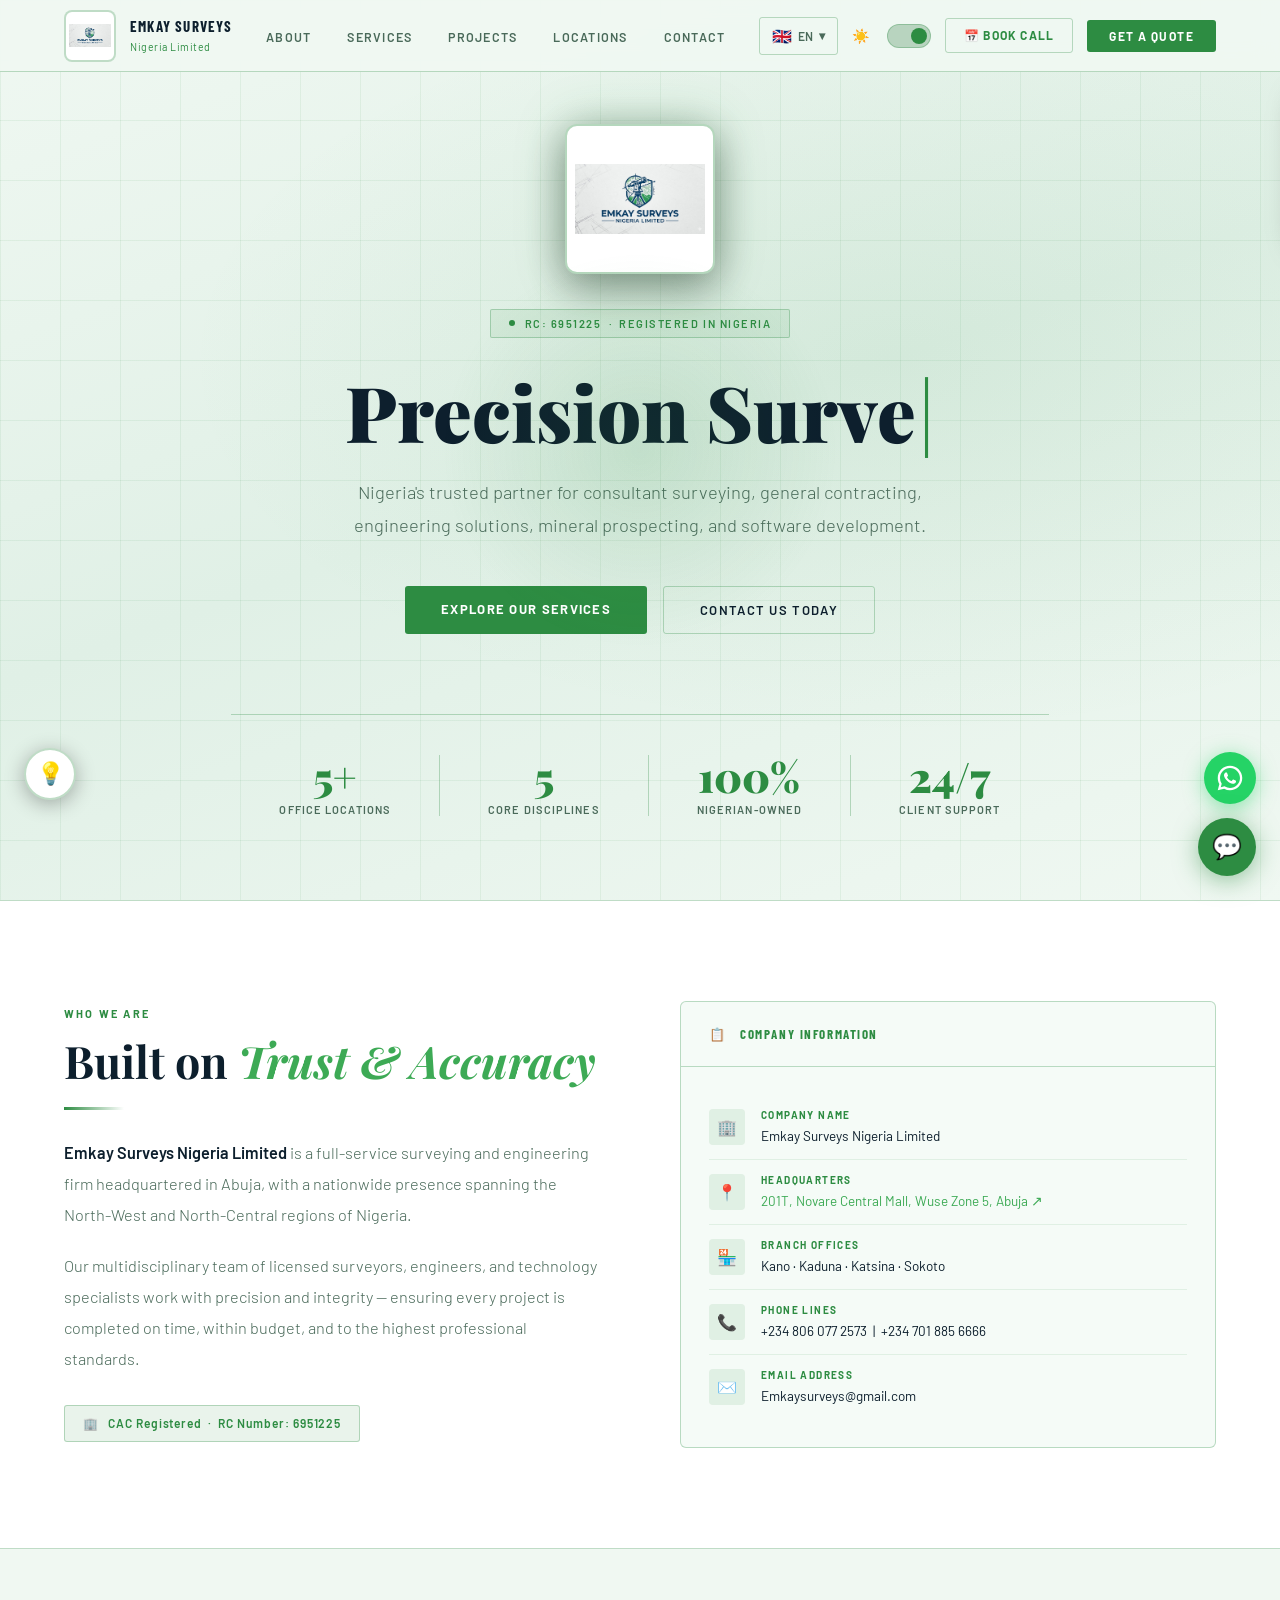
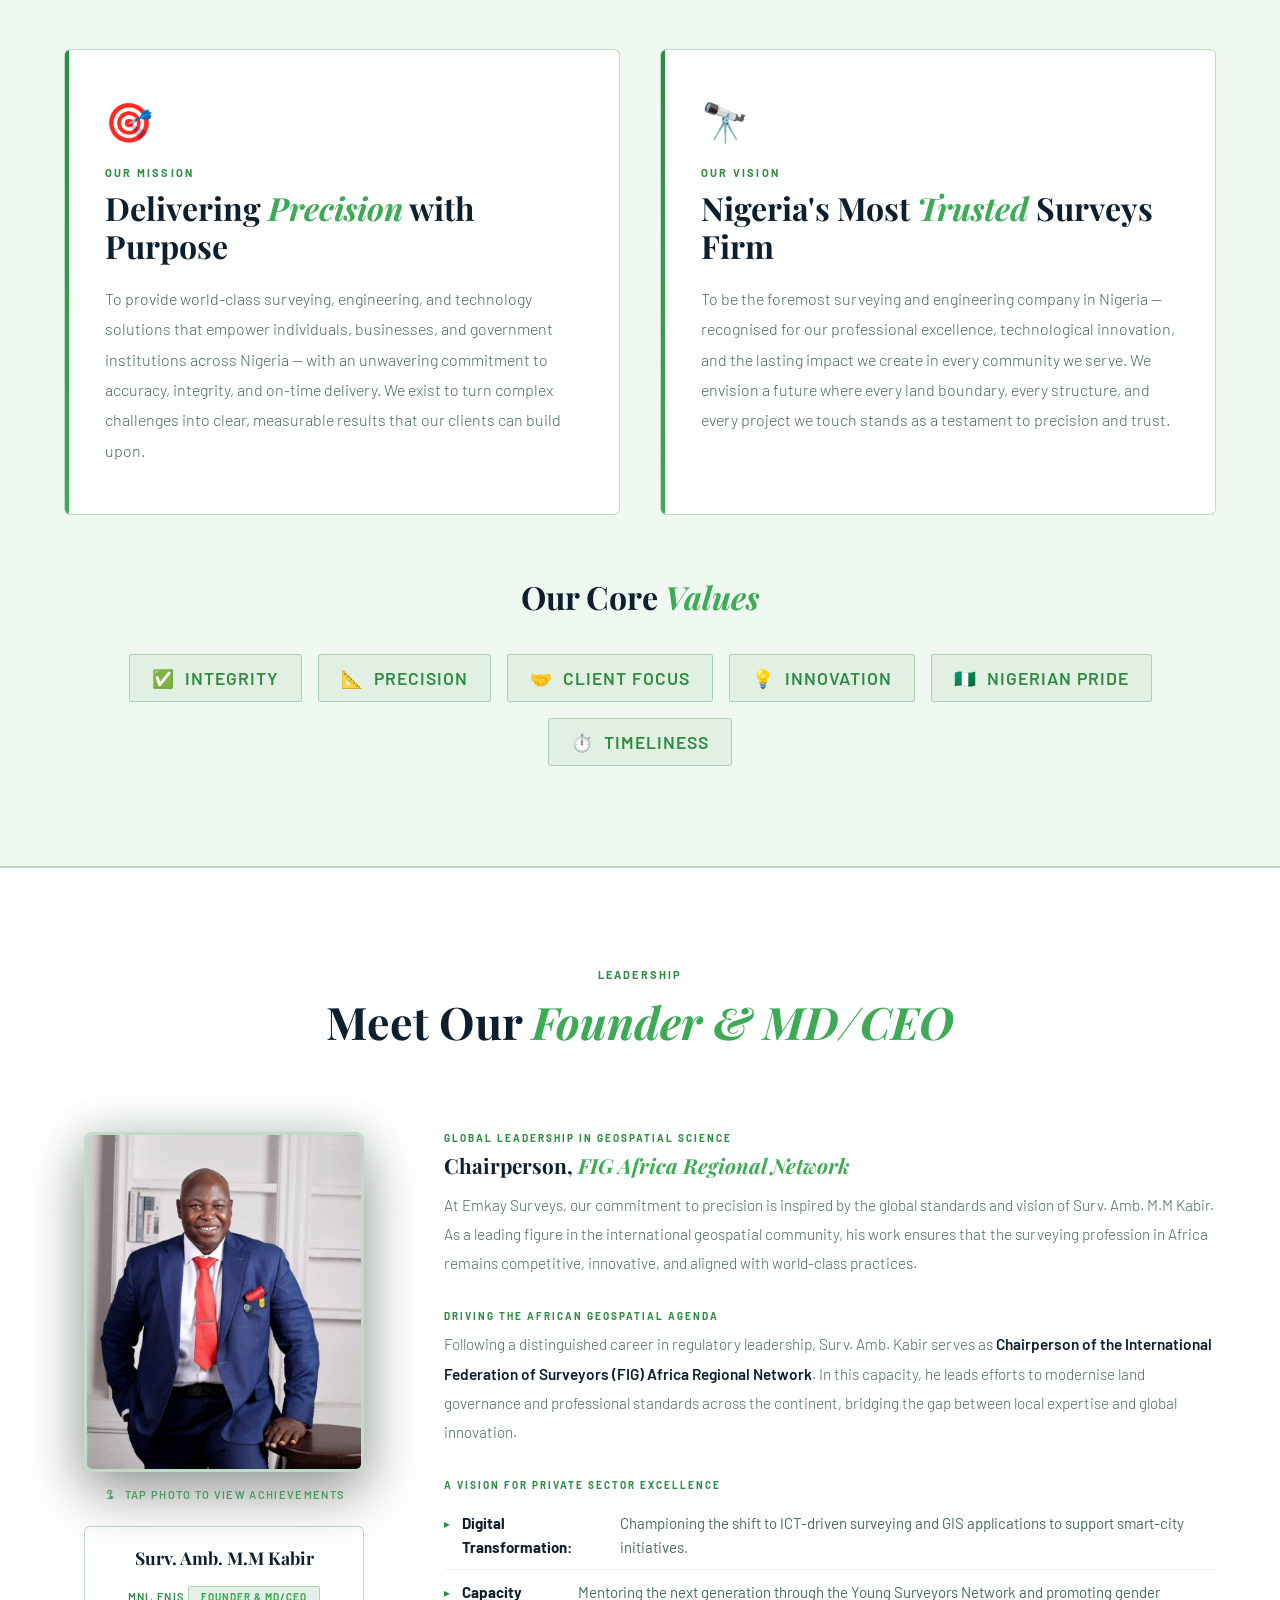
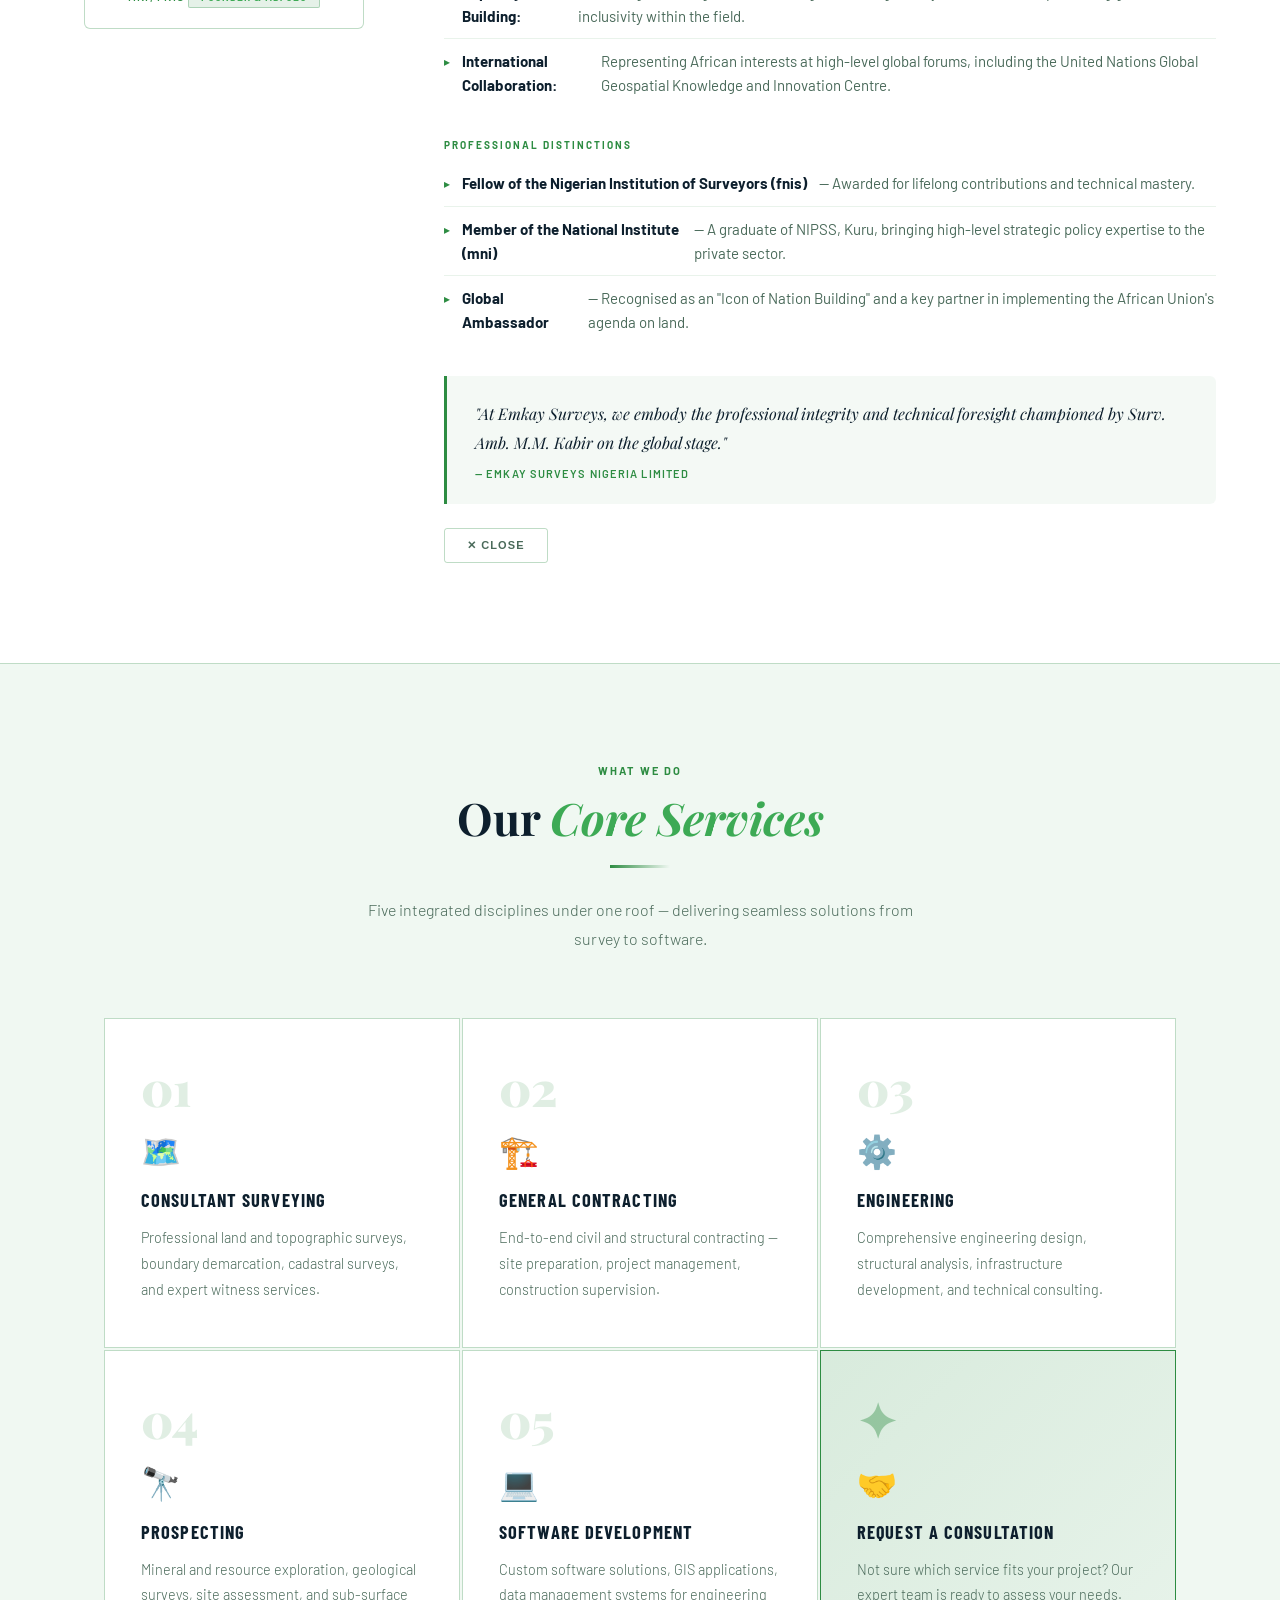
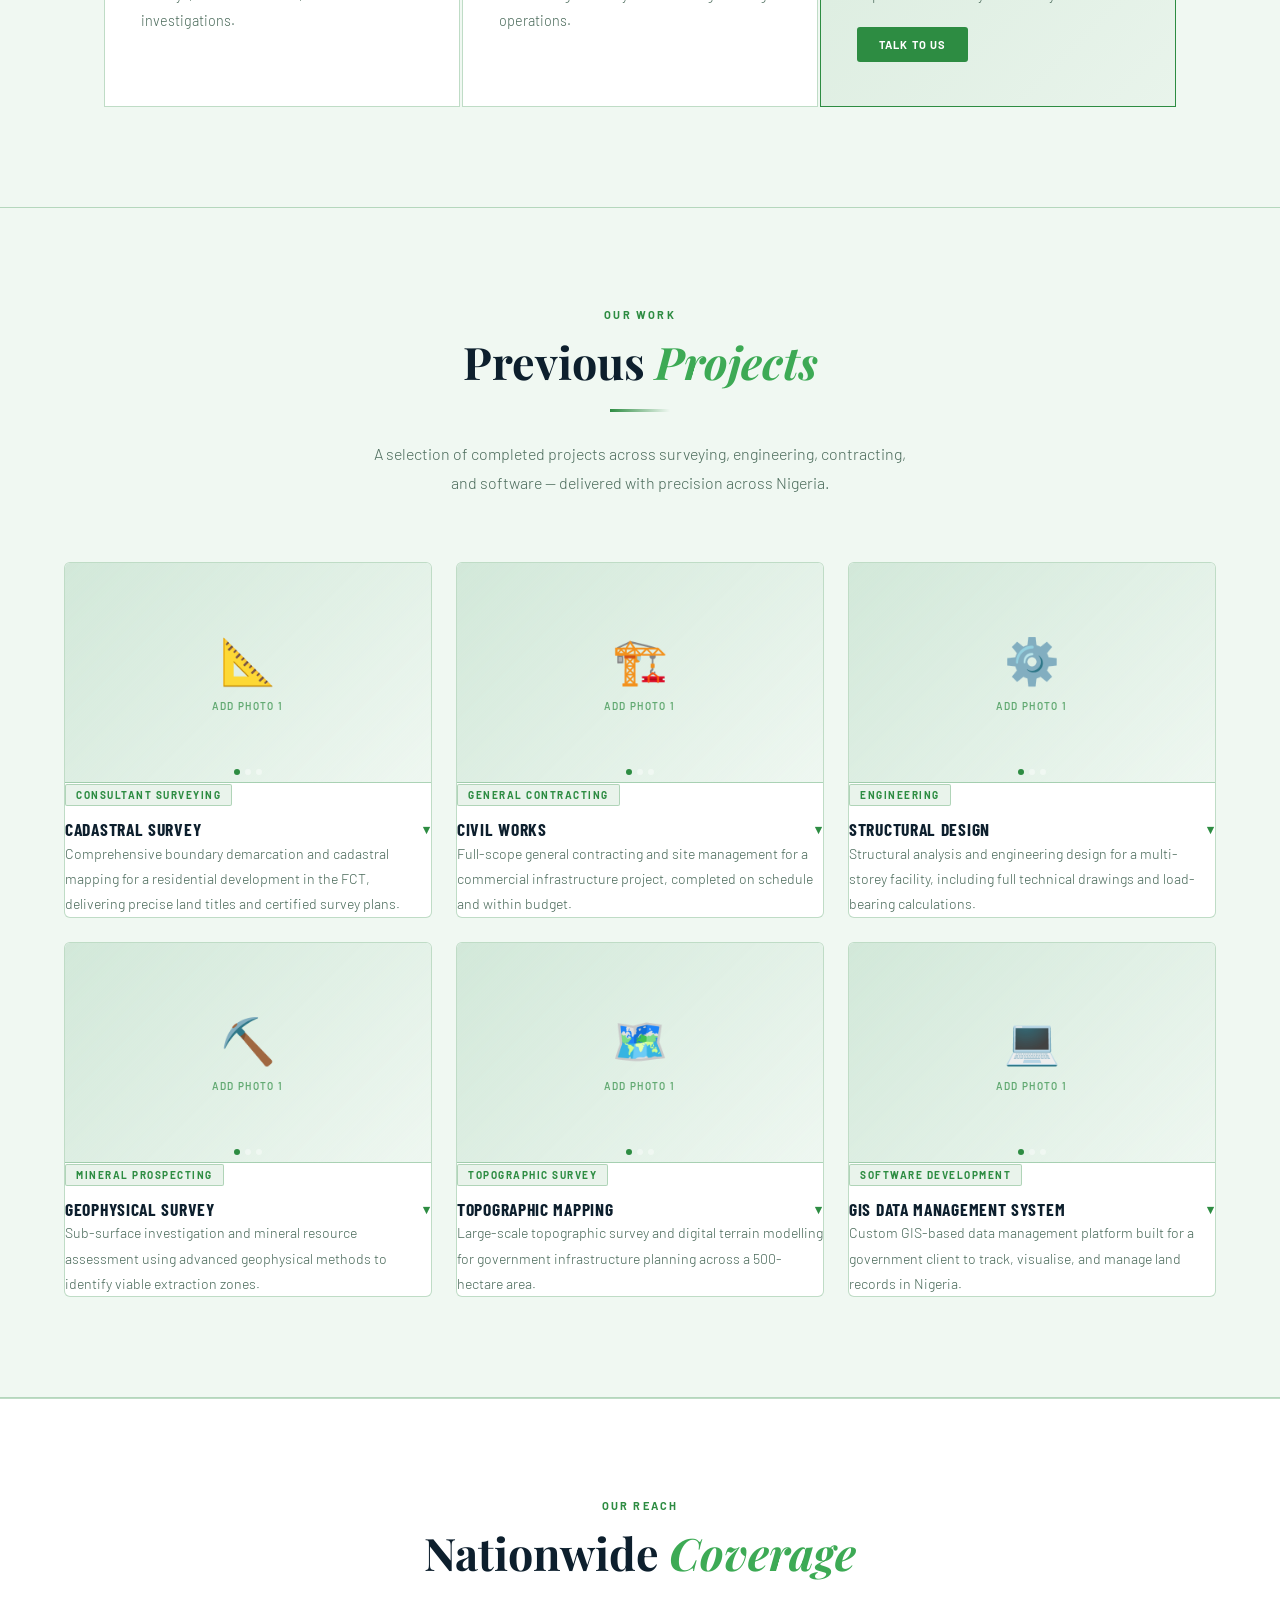
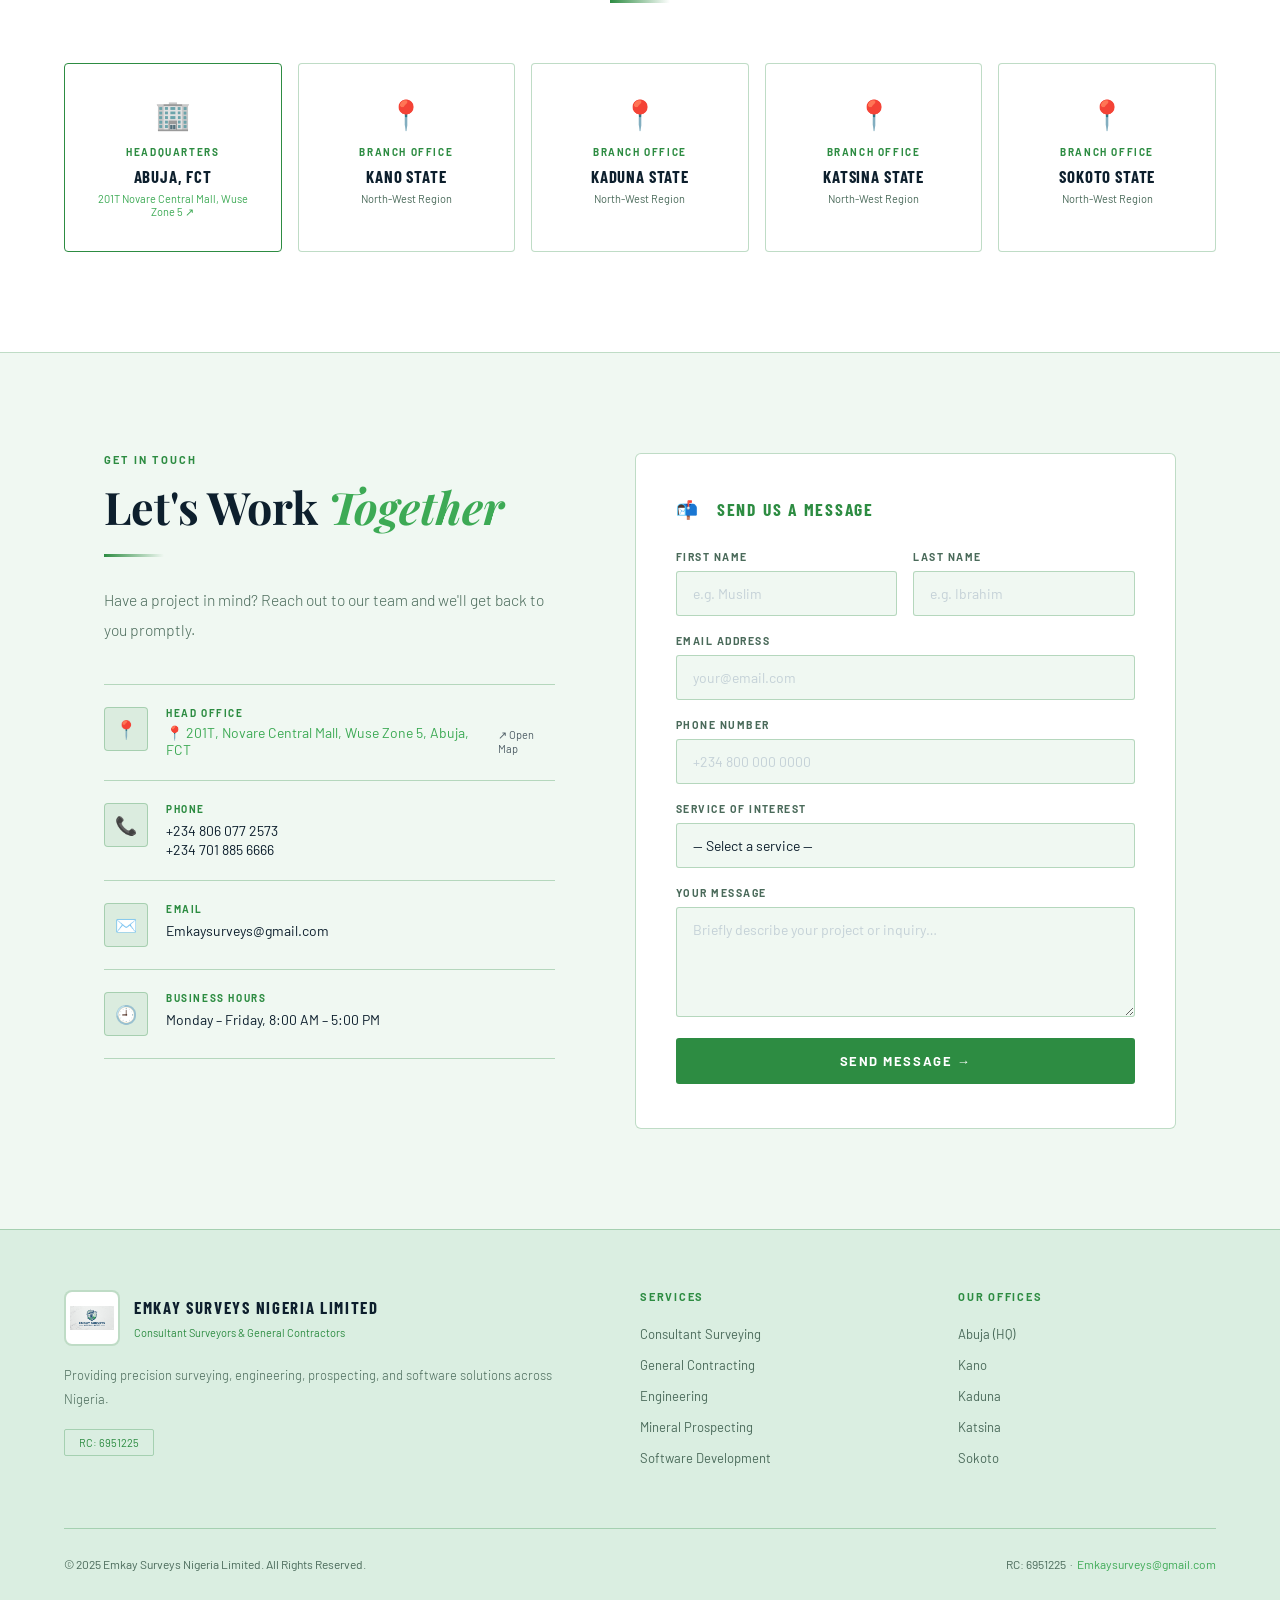
==== commit f6e072b9: "initial commit" ====
--- a/frontend/index.html
+++ b/frontend/index.html
@@ -2218,18 +2218,7 @@
 'footer-h-services':'الخدمات','footer-h-offices':'مكاتبنا','footer-tagline':'نقدم خدمات المساحة والهندسة والبرمجيات في جميع أنحاء نيجيريا.','footer-copy':'© 2025 Emkay Surveys Nigeria Limited. جميع الحقوق محفوظة.',
 'mv-mission-label':'مهمتنا','mv-mission-title':'تقديم <em>الدقة</em> بهدف','mv-mission-text':'توفير حلول مساحة وهندسة وتقنية عالمية المستوى تمكّن الأفراد والشركات والمؤسسات الحكومية في جميع أنحاء نيجيريا — بالتزام راسخ تجاه الدقة والنزاهة والتسليم في الوقت المحدد.',
 'mv-vision-label':'رؤيتنا','mv-vision-title':'أكثر شركات المساحة <em>موثوقية</em> في نيجيريا','mv-vision-text':'أن نكون الشركة الرائدة في المساحة والهندسة في نيجيريا — معروفة بالتميز المهني والابتكار التقني والأثر الدائم الذي نخلقه في كل مجتمع نخدمه.',
-'mv-values-title':'<em>قيمنا</em> الأساسية','mv-val-1':'النزاهة','mv-val-2':'الدقة','mv-val-3':'العميل أولاً','mv-val-4':'الابتكار','mv-val-5':'الفخر النيجيري','mv-val-6':'الالتزام بالمواعيد',
-'ceo-section-label':'القيادة','ceo-section-title':'تعرف على <em>المؤسس والمدير التنفيذي</em>','ceo-tap-hint':'اضغط الصورة لعرض الإنجازات','ceo-tag':'المؤسس &amp; المدير التنفيذي',
-'ceo-bio-lbl-1':'قيادة عالمية في علوم المعلومات الجغرافية','ceo-bio-title-1':'رئيس، <em>الشبكة الإقليمية الأفريقية لـ FIG</em>',
-'ceo-bio-text-1':'في Emkay Surveys، يُستلهم التزامنا بالدقة من المعايير العالمية ورؤية Surv. Amb. M.M Kabir. بوصفه شخصية رائدة في مجتمع المعلومات الجغرافية الدولي، يضمن عمله أن يظل مهنة المساحة في أفريقيا تنافسية ومبتكرة ومنسجمة مع أفضل الممارسات العالمية.',
-'ceo-bio-lbl-2':'قيادة الأجندة الجغرافية المكانية الأفريقية',
-'ceo-bio-text-2':'بعد مسيرة مهنية متميزة في القيادة التنظيمية، يشغل Surv. Amb. Kabir منصب <strong>رئيس الشبكة الإقليمية الأفريقية للاتحاد الدولي للمساحين (FIG)</strong>. وفي هذه الصفة، يقود جهود تحديث حوكمة الأراضي والمعايير المهنية في القارة.',
-'ceo-bio-lbl-3':'رؤية للتميز في القطاع الخاص',
-'ceo-achievements-1':'<li><strong>التحول الرقمي:</strong> دعم التحول نحو المساحة المدعومة بتكنولوجيا المعلومات وتطبيقات GIS.</li><li><strong>بناء القدرات:</strong> توجيه الجيل القادم عبر شبكة المساحين الشباب.</li><li><strong>التعاون الدولي:</strong> تمثيل المصالح الأفريقية في المنتديات العالمية رفيعة المستوى بما فيها الأمم المتحدة.</li>',
-'ceo-bio-lbl-4':'التميزات المهنية',
-'ceo-achievements-2':'<li><strong>زميل المؤسسة النيجيرية للمساحين (fnis)</strong> — مُمنح تقديرًا للمساهمات مدى الحياة والإتقان التقني.</li><li><strong>عضو المعهد الوطني (mni)</strong> — خريج NIPSS، كورو.</li><li><strong>سفير عالمي</strong> — معترف به بوصفه "رمزًا لبناء الأمة".</li>',
-'ceo-quote-text':'"في Emkay Surveys، نُجسّد النزاهة المهنية والبُعد النظري التقني الذي يُدافع عنه Surv. Amb. M.M. Kabir على الساحة العالمية."',
-'ceo-quote-cite':'— Emkay Surveys Nigeria Limited','ceo-close-btn':'✕ إغلاق'
+'mv-values-title':'<em>قيمنا</em> الأساسية','mv-val-1':'النزاهة','mv-val-2':'الدقة','mv-val-3':'العميل أولاً','mv-val-4':'الابتكار','mv-val-5':'الفخر النيجيري','mv-val-6':'الالتزام بالمواعيد'
 },
 es:{flag:'🇪🇸',name:'ES',
 'nav-about':'Nosotros','nav-services':'Servicios','nav-locations':'Ubicaciones','nav-contact':'Contacto','nav-quote':'Cotizar','nav-book':'📅 Agendar Llamada',
@@ -2266,18 +2255,7 @@
 'footer-h-services':'Servicios','footer-h-offices':'Nuestras Oficinas','footer-tagline':'Ofrecemos topografía, ingeniería y software en toda Nigeria.','footer-copy':'© 2025 Emkay Surveys Nigeria Limited. Todos los derechos reservados.',
 'mv-mission-label':'Nuestra Misión','mv-mission-title':'Entregando <em>Precisión</em> con Propósito','mv-mission-text':'Proveer soluciones de topografía, ingeniería y tecnología de clase mundial que empoderan a personas, empresas e instituciones gubernamentales en toda Nigeria — con un compromiso inquebrantable con la exactitud, la integridad y la entrega puntual.',
 'mv-vision-label':'Nuestra Visión','mv-vision-title':'La Empresa Topográfica más <em>Confiable</em> de Nigeria','mv-vision-text':'Ser la empresa líder de topografía e ingeniería en Nigeria — reconocida por nuestra excelencia profesional, innovación tecnológica y el impacto duradero que creamos en cada comunidad a la que servimos.',
-'mv-values-title':'Nuestros <em>Valores</em> Fundamentales','mv-val-1':'Integridad','mv-val-2':'Precisión','mv-val-3':'Cliente Primero','mv-val-4':'Innovación','mv-val-5':'Orgullo Nigeriano','mv-val-6':'Puntualidad',
-'ceo-section-label':'Liderazgo','ceo-section-title':'Conoce a Nuestro <em>Fundador y MD/CEO</em>','ceo-tap-hint':'Toca la foto para ver logros','ceo-tag':'Fundador &amp; MD/CEO',
-'ceo-bio-lbl-1':'Liderazgo Global en Ciencias Geoespaciales','ceo-bio-title-1':'Presidente, <em>Red Regional Africana de FIG</em>',
-'ceo-bio-text-1':'En Emkay Surveys, nuestro compromiso con la precisión está inspirado en los estándares globales y la visión de Surv. Amb. M.M Kabir. Como figura destacada en la comunidad geoespacial internacional, su trabajo garantiza que la profesión de la topografía en África siga siendo competitiva, innovadora y alineada con las mejores prácticas mundiales.',
-'ceo-bio-lbl-2':'Impulsando la Agenda Geoespacial Africana',
-'ceo-bio-text-2':'Tras una distinguida carrera en liderazgo regulatorio, Surv. Amb. Kabir se desempeña como <strong>Presidente de la Red Regional Africana de la Federación Internacional de Topógrafos (FIG)</strong>. En este cargo, lidera esfuerzos para modernizar la gobernanza territorial y los estándares profesionales en todo el continente.',
-'ceo-bio-lbl-3':'Una Visión para la Excelencia del Sector Privado',
-'ceo-achievements-1':'<li><strong>Transformación Digital:</strong> Promoviendo la transición a la topografía basada en TIC y aplicaciones GIS.</li><li><strong>Desarrollo de Capacidades:</strong> Mentorando a la próxima generación a través de la Red de Jóvenes Topógrafos.</li><li><strong>Colaboración Internacional:</strong> Representando los intereses africanos en foros globales de alto nivel, incluidas las Naciones Unidas.</li>',
-'ceo-bio-lbl-4':'Distinciones Profesionales',
-'ceo-achievements-2':'<li><strong>Miembro de la Institución Nigeriana de Topógrafos (fnis)</strong> — Otorgado por contribuciones de por vida y maestría técnica.</li><li><strong>Miembro del Instituto Nacional (mni)</strong> — Egresado del NIPSS, Kuru.</li><li><strong>Embajador Global</strong> — Reconocido como un "Ícono de la Construcción Nacional".</li>',
-'ceo-quote-text':'"En Emkay Surveys, encarnamos la integridad profesional y la visión técnica que Surv. Amb. M.M. Kabir defiende en el escenario global."',
-'ceo-quote-cite':'— Emkay Surveys Nigeria Limited','ceo-close-btn':'✕ Cerrar'
+'mv-values-title':'Nuestros <em>Valores</em> Fundamentales','mv-val-1':'Integridad','mv-val-2':'Precisión','mv-val-3':'Cliente Primero','mv-val-4':'Innovación','mv-val-5':'Orgullo Nigeriano','mv-val-6':'Puntualidad'
 },
 pt:{flag:'🇧🇷',name:'PT',
 'nav-about':'Sobre Nós','nav-services':'Serviços','nav-locations':'Localizações','nav-contact':'Contato','nav-quote':'Solicitar Orçamento','nav-book':'📅 Agendar Chamada',
@@ -2314,18 +2292,7 @@
 'footer-h-services':'Serviços','footer-h-offices':'Nossos Escritórios','footer-tagline':'Fornecendo topografia, engenharia e software em toda a Nigéria.','footer-copy':'© 2025 Emkay Surveys Nigeria Limited. Todos os direitos reservados.',
 'mv-mission-label':'Nossa Missão','mv-mission-title':'Entregando <em>Precisão</em> com Propósito','mv-mission-text':'Fornecer soluções de topografia, engenharia e tecnologia de classe mundial que capacitam indivíduos, empresas e instituições governamentais em toda a Nigéria — com um compromisso inabalável com a exatidão, a integridade e a entrega pontual.',
 'mv-vision-label':'Nossa Visão','mv-vision-title':'A Empresa Topográfica mais <em>Confiável</em> da Nigéria','mv-vision-text':'Ser a principal empresa de topografia e engenharia na Nigéria — reconhecida pela excelência profissional, inovação tecnológica e o impacto duradouro que criamos em cada comunidade que servimos.',
-'mv-values-title':'Nossos <em>Valores</em> Fundamentais','mv-val-1':'Integridade','mv-val-2':'Precisão','mv-val-3':'Foco no Cliente','mv-val-4':'Inovação','mv-val-5':'Orgulho Nigeriano','mv-val-6':'Pontualidade',
-'ceo-section-label':'Liderança','ceo-section-title':'Conheça Nosso <em>Fundador e MD/CEO</em>','ceo-tap-hint':'Toque na foto para ver conquistas','ceo-tag':'Fundador &amp; MD/CEO',
-'ceo-bio-lbl-1':'Liderança Global em Ciências Geoespaciais','ceo-bio-title-1':'Presidente, <em>Rede Regional Africana da FIG</em>',
-'ceo-bio-text-1':'Na Emkay Surveys, nosso compromisso com a precisão é inspirado pelos padrões globais e pela visão de Surv. Amb. M.M Kabir. Como figura de destaque na comunidade geoespacial internacional, seu trabalho garante que a profissão de topografia na África permaneça competitiva, inovadora e alinhada com as melhores práticas mundiais.',
-'ceo-bio-lbl-2':'Impulsionando a Agenda Geoespacial Africana',
-'ceo-bio-text-2':'Após uma carreira distinta em liderança regulatória, Surv. Amb. Kabir atua como <strong>Presidente da Rede Regional Africana da Federação Internacional de Topógrafos (FIG)</strong>. Nessa função, lidera esforços para modernizar a governança fundiária e os padrões profissionais em todo o continente.',
-'ceo-bio-lbl-3':'Uma Visão para a Excelência do Setor Privado',
-'ceo-achievements-1':'<li><strong>Transformação Digital:</strong> Promovendo a transição para topografia baseada em TIC e aplicações GIS.</li><li><strong>Capacitação:</strong> Orientando a próxima geração através da Rede de Jovens Topógrafos.</li><li><strong>Colaboração Internacional:</strong> Representando os interesses africanos em fóruns globais de alto nível, incluindo as Nações Unidas.</li>',
-'ceo-bio-lbl-4':'Distinções Profissionais',
-'ceo-achievements-2':'<li><strong>Membro da Instituição Nigeriana de Topógrafos (fnis)</strong> — Concedido por contribuições vitalícias e maestria técnica.</li><li><strong>Membro do Instituto Nacional (mni)</strong> — Graduado do NIPSS, Kuru.</li><li><strong>Embaixador Global</strong> — Reconhecido como um "Ícone da Construção Nacional".</li>',
-'ceo-quote-text':'"Na Emkay Surveys, incorporamos a integridade profissional e a visão técnica defendidas por Surv. Amb. M.M. Kabir no cenário global."',
-'ceo-quote-cite':'— Emkay Surveys Nigeria Limited','ceo-close-btn':'✕ Fechar'
+'mv-values-title':'Nossos <em>Valores</em> Fundamentais','mv-val-1':'Integridade','mv-val-2':'Precisão','mv-val-3':'Foco no Cliente','mv-val-4':'Inovação','mv-val-5':'Orgulho Nigeriano','mv-val-6':'Pontualidade'
 },
 de:{flag:'🇩🇪',name:'DE',
 'nav-about':'Über Uns','nav-services':'Leistungen','nav-locations':'Standorte','nav-contact':'Kontakt','nav-quote':'Angebot Anfordern','nav-book':'📅 Anruf Buchen',
@@ -2362,18 +2329,7 @@
 'footer-h-services':'Leistungen','footer-h-offices':'Unsere Büros','footer-tagline':'Vermessung, Ingenieurbau und Softwarelösungen in ganz Nigeria.','footer-copy':'© 2025 Emkay Surveys Nigeria Limited. Alle Rechte vorbehalten.',
 'mv-mission-label':'Unsere Mission','mv-mission-title':'<em>Präzision</em> mit Zweck liefern','mv-mission-text':'Weltklasse-Lösungen in Vermessung, Ingenieurbau und Technologie bereitzustellen, die Einzelpersonen, Unternehmen und Regierungsinstitutionen in Nigeria stärken — mit einem unerschütterlichen Engagement für Genauigkeit, Integrität und pünktliche Lieferung.',
 'mv-vision-label':'Unsere Vision','mv-vision-title':'Nigerias <em>vertrauenswürdigstes</em> Vermessungsunternehmen','mv-vision-text':'Das führende Vermessungs- und Ingenieurbüro in Nigeria zu sein — bekannt für professionelle Exzellenz, technologische Innovation und den nachhaltigen Einfluss, den wir in jeder Gemeinschaft schaffen, der wir dienen.',
-'mv-values-title':'Unsere <em>Kernwerte</em>','mv-val-1':'Integrität','mv-val-2':'Präzision','mv-val-3':'Kundenorientierung','mv-val-4':'Innovation','mv-val-5':'Nigerianischer Stolz','mv-val-6':'Pünktlichkeit',
-'ceo-section-label':'Führung','ceo-section-title':'Unser <em>Gründer &amp; MD/CEO</em>','ceo-tap-hint':'Foto antippen, um Errungenschaften zu sehen','ceo-tag':'Gründer &amp; MD/CEO',
-'ceo-bio-lbl-1':'Globale Führung in Geowissenschaften','ceo-bio-title-1':'Vorsitzender, <em>FIG Afrika-Regionalnetzwerk</em>',
-'ceo-bio-text-1':'Bei Emkay Surveys wird unser Engagement für Präzision von den globalen Standards und der Vision von Surv. Amb. M.M Kabir inspiriert. Als führende Persönlichkeit in der internationalen Geospatial-Gemeinschaft stellt seine Arbeit sicher, dass der Vermessungsberuf in Afrika wettbewerbsfähig, innovativ und an weltbeste Praktiken angelehnt bleibt.',
-'ceo-bio-lbl-2':'Vorantreiben der Afrikanischen Geospatial-Agenda',
-'ceo-bio-text-2':'Nach einer ausgezeichneten Karriere in der regulatorischen Führung fungiert Surv. Amb. Kabir als <strong>Vorsitzender des Afrika-Regionalnetzwerks der Internationalen Vereinigung der Vermessungsingenieure (FIG)</strong>. In dieser Funktion leitet er Bemühungen zur Modernisierung der Bodenordnung und der Berufsstandards auf dem Kontinent.',
-'ceo-bio-lbl-3':'Eine Vision für Exzellenz im Privatsektor',
-'ceo-achievements-1':'<li><strong>Digitale Transformation:</strong> Förderung des Übergangs zu ICT-gesteuerter Vermessung und GIS-Anwendungen.</li><li><strong>Kapazitätsaufbau:</strong> Mentoring der nächsten Generation durch das Young Surveyors Network.</li><li><strong>Internationale Zusammenarbeit:</strong> Vertretung afrikanischer Interessen auf hochrangigen globalen Foren, einschließlich der Vereinten Nationen.</li>',
-'ceo-bio-lbl-4':'Berufliche Auszeichnungen',
-'ceo-achievements-2':'<li><strong>Fellow der Nigerianischen Institution der Vermessungsingenieure (fnis)</strong> — Verliehen für lebenslange Beiträge und technische Meisterschaft.</li><li><strong>Mitglied des Nationalen Instituts (mni)</strong> — Absolvent des NIPSS, Kuru.</li><li><strong>Globaler Botschafter</strong> — Anerkannt als „Ikone des Nationenaufbaus".</li>',
-'ceo-quote-text':'"Bei Emkay Surveys verkörpern wir die professionelle Integrität und den technischen Weitblick, den Surv. Amb. M.M. Kabir auf der Weltbühne vertritt."',
-'ceo-quote-cite':'— Emkay Surveys Nigeria Limited','ceo-close-btn':'✕ Schließen'
+'mv-values-title':'Unsere <em>Kernwerte</em>','mv-val-1':'Integrität','mv-val-2':'Präzision','mv-val-3':'Kundenorientierung','mv-val-4':'Innovation','mv-val-5':'Nigerianischer Stolz','mv-val-6':'Pünktlichkeit'
 },
 sw:{flag:'🇰🇪',name:'SW',
 'nav-about':'Kuhusu Sisi','nav-services':'Huduma','nav-locations':'Maeneo','nav-contact':'Wasiliana','nav-quote':'Omba Bei','nav-book':'📅 Weka Simu',
@@ -2410,18 +2366,7 @@
 'footer-h-services':'Huduma','footer-h-offices':'Ofisi Zetu','footer-tagline':'Kutoa huduma za upimaji, uhandisi, na programu Nigeria nzima.','footer-copy':'© 2025 Emkay Surveys Nigeria Limited. Haki zote zimehifadhiwa.',
 'mv-mission-label':'Dhamira Yetu','mv-mission-title':'Kutoa <em>Usahihi</em> kwa Kusudi','mv-mission-text':'Kutoa ufumbuzi wa upimaji wa ardhi, uhandisi, na teknolojia wa kiwango cha dunia unaowapa nguvu watu binafsi, biashara, na taasisi za serikali kote Nigeria — kwa kujitolea kikamilifu kwa usahihi, uaminifu, na utoaji wa wakati.',
 'mv-vision-label':'Maono Yetu','mv-vision-title':'Kampuni ya Upimaji inayoaminika Zaidi <em>Nigeria</em>','mv-vision-text':'Kuwa kampuni ya kwanza ya upimaji na uhandisi nchini Nigeria — inayojulikana kwa ubora wa kitaalamu, uvumbuzi wa kiteknolojia, na athari ya kudumu tunayounda katika kila jamii tunayoihudumia.',
-'mv-values-title':'<em>Maadili</em> Yetu ya Msingi','mv-val-1':'Uaminifu','mv-val-2':'Usahihi','mv-val-3':'Mteja Kwanza','mv-val-4':'Uvumbuzi','mv-val-5':'Fahari ya Nigeria','mv-val-6':'Wakati',
-'ceo-section-label':'Uongozi','ceo-section-title':'Kutana na <em>Mwanzilishi na MD/CEO Wetu</em>','ceo-tap-hint':'Gusa picha kuona mafanikio','ceo-tag':'Mwanzilishi &amp; MD/CEO',
-'ceo-bio-lbl-1':'Uongozi wa Kimataifa katika Sayansi ya Geospatial','ceo-bio-title-1':'Mwenyekiti, <em>Mtandao wa Kikanda wa Afrika wa FIG</em>',
-'ceo-bio-text-1':'Katika Emkay Surveys, kujitolea kwetu kwa usahihi kumevuviwa na viwango vya kimataifa na maono ya Surv. Amb. M.M Kabir. Kama mtu mkuu katika jamii ya geospatial ya kimataifa, kazi yake inahakikisha kwamba taaluma ya upimaji barani Afrika inabaki na ushindani, uvumbuzi, na kulingana na mazoea bora ya dunia.',
-'ceo-bio-lbl-2':'Kuendesha Ajenda ya Geospatial ya Afrika',
-'ceo-bio-text-2':'Baada ya kazi ya ajabu katika uongozi wa udhibiti, Surv. Amb. Kabir anahudumu kama <strong>Mwenyekiti wa Mtandao wa Kikanda wa Afrika wa Shirikisho la Kimataifa la Wapimaji (FIG)</strong>. Katika nafasi hii, anaongoza juhudi za kisasa cha utawala wa ardhi na viwango vya kitaalamu kote barani.',
-'ceo-bio-lbl-3':'Maono ya Ubora katika Sekta Binafsi',
-'ceo-achievements-1':'<li><strong>Mabadiliko ya Kidijitali:</strong> Kutetea mpito wa upimaji unaotegemea TEHAMA na matumizi ya GIS.</li><li><strong>Ujenzi wa Uwezo:</strong> Kushauri kizazi kijacho kupitia Mtandao wa Wapimaji Wachanga.</li><li><strong>Ushirikiano wa Kimataifa:</strong> Kuwakilisha maslahi ya Afrika katika majukwaa ya kimataifa ya kiwango cha juu, ikiwa ni pamoja na Umoja wa Mataifa.</li>',
-'ceo-bio-lbl-4':'Tofauti za Kitaalamu',
-'ceo-achievements-2':'<li><strong>Mwanachama wa Taasisi ya Wapimaji ya Nigeria (fnis)</strong> — Imetolewa kwa michango ya maisha na umilisi wa kiufundi.</li><li><strong>Mwanachama wa Taasisi ya Kitaifa (mni)</strong> — Mhitimu wa NIPSS, Kuru.</li><li><strong>Balozi wa Kimataifa</strong> — Ametambuliwa kama "Kiashiria cha Ujenzi wa Taifa".</li>',
-'ceo-quote-text':'"Katika Emkay Surveys, tunaonyesha uadilifu wa kitaalamu na mwelekeo wa kiufundi ambao Surv. Amb. M.M. Kabir anautetea kwenye jukwaa la kimataifa."',
-'ceo-quote-cite':'— Emkay Surveys Nigeria Limited','ceo-close-btn':'✕ Funga'
+'mv-values-title':'<em>Maadili</em> Yetu ya Msingi','mv-val-1':'Uaminifu','mv-val-2':'Usahihi','mv-val-3':'Mteja Kwanza','mv-val-4':'Uvumbuzi','mv-val-5':'Fahari ya Nigeria','mv-val-6':'Wakati'
 }
 };
 
@@ -2603,7 +2548,242 @@
     }, 800);
   }
 });
+
+// ── CURSOR GLOW ──────────────────────────────────────────────────────
+(function(){
+  var glow = document.createElement('div');
+  glow.id = 'cursor-glow';
+  document.body.appendChild(glow);
+  var mx = window.innerWidth/2, my = window.innerHeight/2;
+  var cx = mx, cy = my;
+  document.addEventListener('mousemove', function(e){ mx = e.clientX; my = e.clientY; });
+  function animGlow(){
+    cx += (mx - cx) * 0.08;
+    cy += (my - cy) * 0.08;
+    glow.style.transform = 'translate(' + (cx - 200) + 'px,' + (cy - 200) + 'px)';
+    requestAnimationFrame(animGlow);
+  }
+  animGlow();
+  // hide on mobile
+  if ('ontouchstart' in window) glow.style.display = 'none';
+})();
+
+// ── STAT COUNTERS ────────────────────────────────────────────────────
+(function(){
+  var stats = [
+    { selector: null, target: 5, suffix: '+', label: 'Office Locations' },
+    { selector: null, target: 5, suffix: '',  label: 'Core Disciplines' },
+    { selector: null, target: 100, suffix: '%', label: 'Nigerian-Owned' },
+    { selector: null, target: 24, suffix: '/7', label: 'Client Support' }
+  ];
+
+  var statEls = document.querySelectorAll('.stat-num');
+  statEls.forEach(function(el, i) {
+    if (!stats[i]) return;
+    stats[i].el = el;
+    stats[i].original = el.textContent;
+    el.textContent = '0' + stats[i].suffix;
+  });
+
+  function countUp(stat) {
+    var start = 0;
+    var duration = 1600;
+    var startTime = null;
+    function step(ts) {
+      if (!startTime) startTime = ts;
+      var progress = Math.min((ts - startTime) / duration, 1);
+      var ease = 1 - Math.pow(1 - progress, 3);
+      var val = Math.round(ease * stat.target);
+      stat.el.textContent = val + stat.suffix;
+      if (progress < 1) requestAnimationFrame(step);
+    }
+    requestAnimationFrame(step);
+  }
+
+  var statsObserver = new IntersectionObserver(function(entries) {
+    entries.forEach(function(entry) {
+      if (entry.isIntersecting) {
+        stats.forEach(function(s) { if (s.el) countUp(s); });
+        statsObserver.disconnect();
+      }
+    });
+  }, { threshold: 0.5 });
+
+  var statsSection = document.querySelector('.hero-stats');
+  if (statsSection) statsObserver.observe(statsSection);
+})();
+
+// ── TYPEWRITER EFFECT ON HERO TITLE ─────────────────────────────────
+(function(){
+  // Wait for splash to finish (2.6s + 0.9s = ~3.5s), then type
+  var titleEl = document.getElementById('hero-title');
+  if (!titleEl) return;
+
+  var lines = [
+    { text: 'Precision Surveys.', em: false },
+    { text: 'Engineering Excellence.', em: true }
+  ];
+
+  titleEl.innerHTML = '';
+  titleEl.style.opacity = '1';
+  titleEl.style.transform = 'none';
+
+  function typeLine(lineIndex, charIndex, resolve) {
+    var line = lines[lineIndex];
+    if (!line) { resolve && resolve(); return; }
+
+    // Build current display
+    var html = '';
+    for (var i = 0; i < lineIndex; i++) {
+      html += lines[i].em
+        ? '<em>' + lines[i].text + '</em>'
+        : lines[i].text;
+      html += '<br>';
+    }
+    // current line being typed
+    var partial = line.text.slice(0, charIndex + 1);
+    html += line.em ? '<em>' + partial + '</em>' : partial;
+    html += '<span class="tw-cursor">|</span>';
+    titleEl.innerHTML = html;
+
+    if (charIndex < line.text.length - 1) {
+      setTimeout(function(){ typeLine(lineIndex, charIndex + 1, resolve); }, 48);
+    } else {
+      // line done — pause then next line
+      setTimeout(function(){
+        typeLine(lineIndex + 1, 0, resolve);
+      }, lineIndex === lines.length - 1 ? 0 : 300);
+    }
+  }
+
+  setTimeout(function(){
+    typeLine(0, 0, function(){
+      // remove cursor blink after done
+      setTimeout(function(){
+        var cur = titleEl.querySelector('.tw-cursor');
+        if (cur) cur.style.animation = 'none', cur.style.opacity = '0';
+      }, 2000);
+    });
+  }, 3200);
+})();
+
+// ── SCROLL-TRIGGERED REVEAL ANIMATIONS ──────────────────────────────
+(function(){
+  // Elements to reveal
+  var selectors = [
+    '.service-card',
+    '.mv-card',
+    '.project-card',
+    '.about-card',
+    '.branch-card',
+    '.contact-item',
+    '.mv-pillar',
+    '.info-row',
+    '.footer-col',
+    '.section-label',
+    '.section-title',
+    '.divider'
+  ];
+
+  var allEls = document.querySelectorAll(selectors.join(','));
+
+  allEls.forEach(function(el, i) {
+    el.classList.add('sr-hidden');
+    // Stagger siblings within the same parent
+    var siblings = el.parentElement ? el.parentElement.querySelectorAll(el.tagName + '.sr-hidden') : [];
+    var sibIndex = Array.prototype.indexOf.call(siblings, el);
+    el.style.transitionDelay = (sibIndex * 0.08) + 's';
+  });
+
+  var observer = new IntersectionObserver(function(entries) {
+    entries.forEach(function(entry) {
+      if (entry.isIntersecting) {
+        entry.target.classList.add('sr-visible');
+        observer.unobserve(entry.target); // animate once
+      }
+    });
+  }, { threshold: 0.12, rootMargin: '0px 0px -40px 0px' });
+
+  allEls.forEach(function(el) { observer.observe(el); });
+})();
 </script>
+
+<style>
+/* ── CURSOR GLOW ── */
+#cursor-glow {
+  position: fixed;
+  top: 0; left: 0;
+  width: 400px; height: 400px;
+  border-radius: 50%;
+  background: radial-gradient(circle, rgba(45,140,66,0.13) 0%, transparent 70%);
+  pointer-events: none;
+  z-index: 9998;
+  transition: opacity .3s;
+  will-change: transform;
+}
+
+/* ── TYPEWRITER CURSOR ── */
+.tw-cursor {
+  display: inline-block;
+  color: var(--gold);
+  font-weight: 300;
+  animation: twBlink .7s step-end infinite;
+  margin-left: 2px;
+}
+@keyframes twBlink {
+  0%, 100% { opacity: 1; }
+  50%       { opacity: 0; }
+}
+
+/* ── SCROLL REVEAL BASE STATES ── */
+.sr-hidden {
+  opacity: 0;
+  transform: translateY(28px);
+  transition: opacity 0.55s ease, transform 0.55s ease;
+}
+.sr-visible {
+  opacity: 1 !important;
+  transform: translateY(0) !important;
+}
+
+/* Cards get a slight scale-up too */
+.service-card.sr-hidden,
+.mv-card.sr-hidden,
+.project-card.sr-hidden,
+.about-card.sr-hidden,
+.branch-card.sr-hidden {
+  transform: translateY(36px) scale(0.97);
+}
+.service-card.sr-visible,
+.mv-card.sr-visible,
+.project-card.sr-visible,
+.about-card.sr-visible,
+.branch-card.sr-visible {
+  transform: translateY(0) scale(1) !important;
+}
+
+/* Labels slide in from left */
+.section-label.sr-hidden,
+.divider.sr-hidden {
+  transform: translateX(-18px);
+  opacity: 0;
+}
+.section-label.sr-visible,
+.divider.sr-visible {
+  transform: translateX(0) !important;
+  opacity: 1 !important;
+}
+
+/* Pillars pop in */
+.mv-pillar.sr-hidden {
+  transform: scale(0.88);
+  opacity: 0;
+}
+.mv-pillar.sr-visible {
+  transform: scale(1) !important;
+  opacity: 1 !important;
+}
+</style>
 <!-- LIGHTBOX -->
 <div id="proj-lightbox">
   <button id="proj-lightbox-close" onclick="closeLightbox()">✕</button>
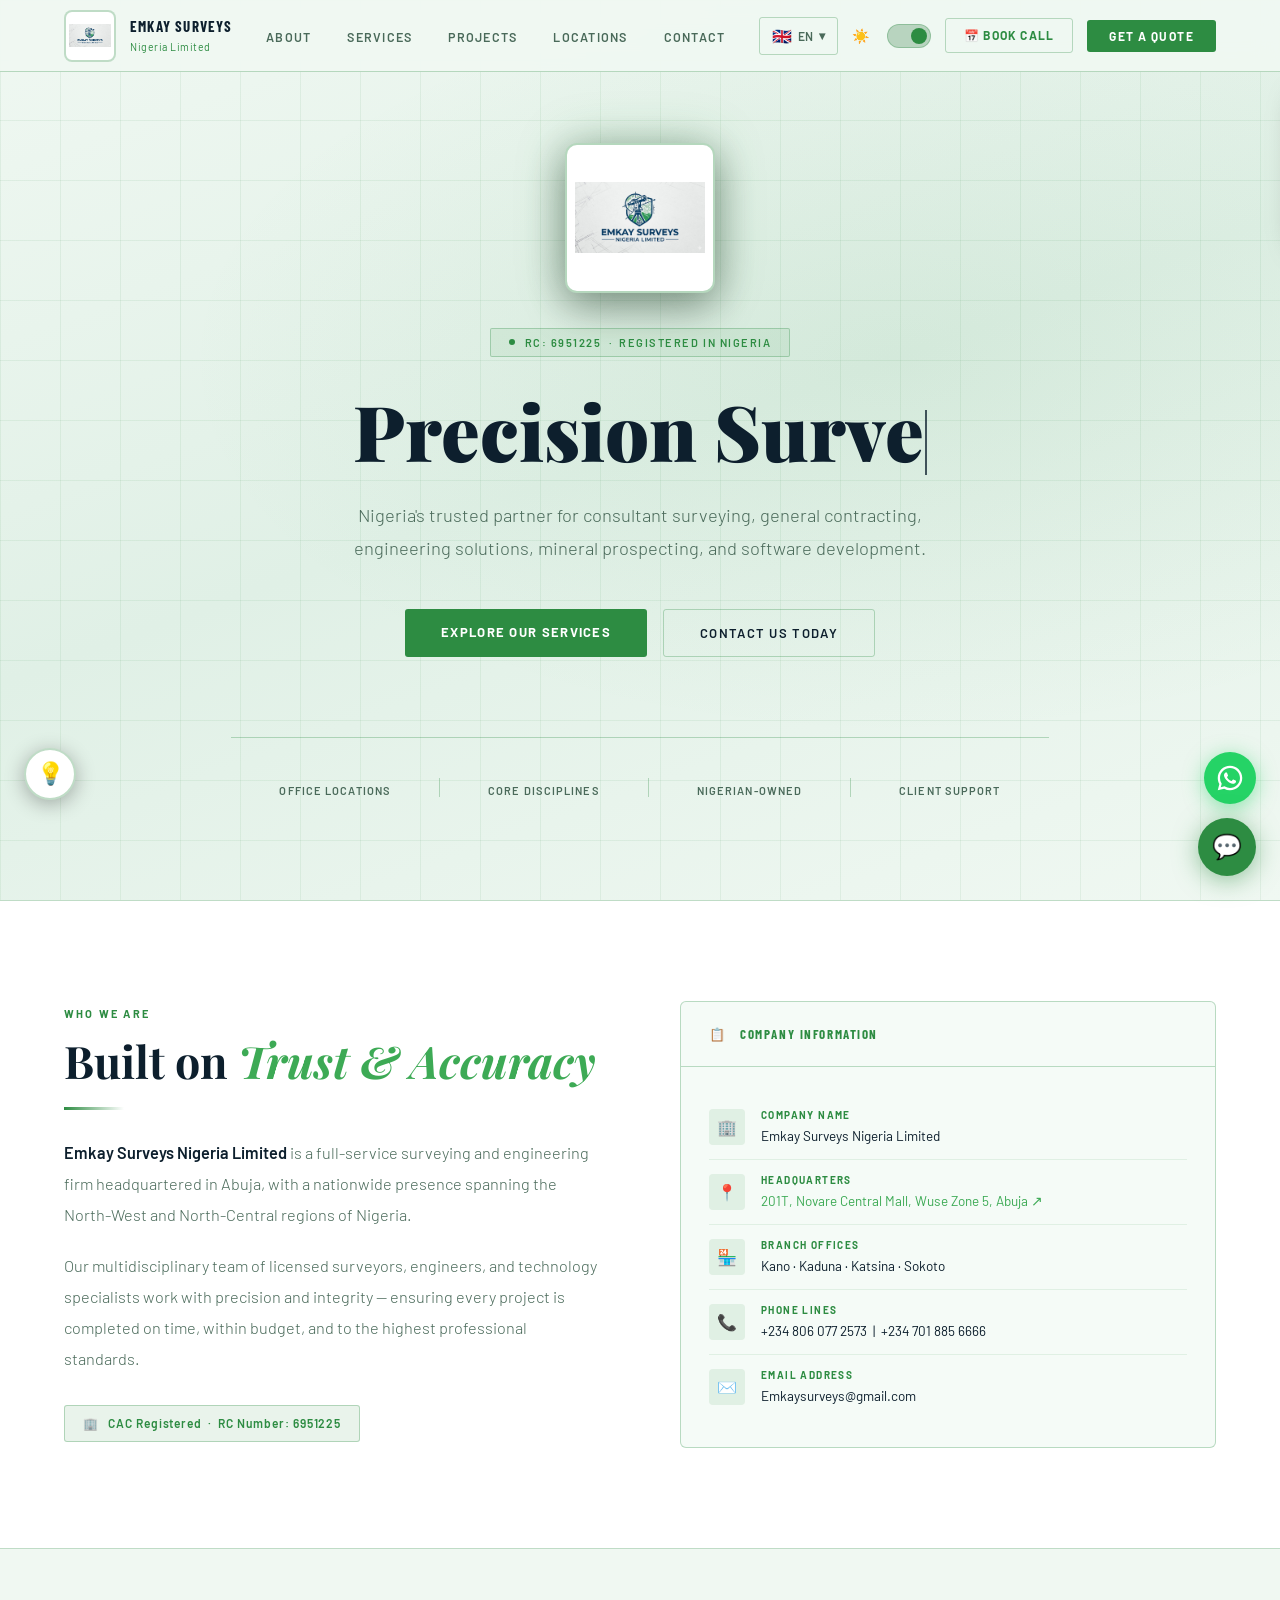
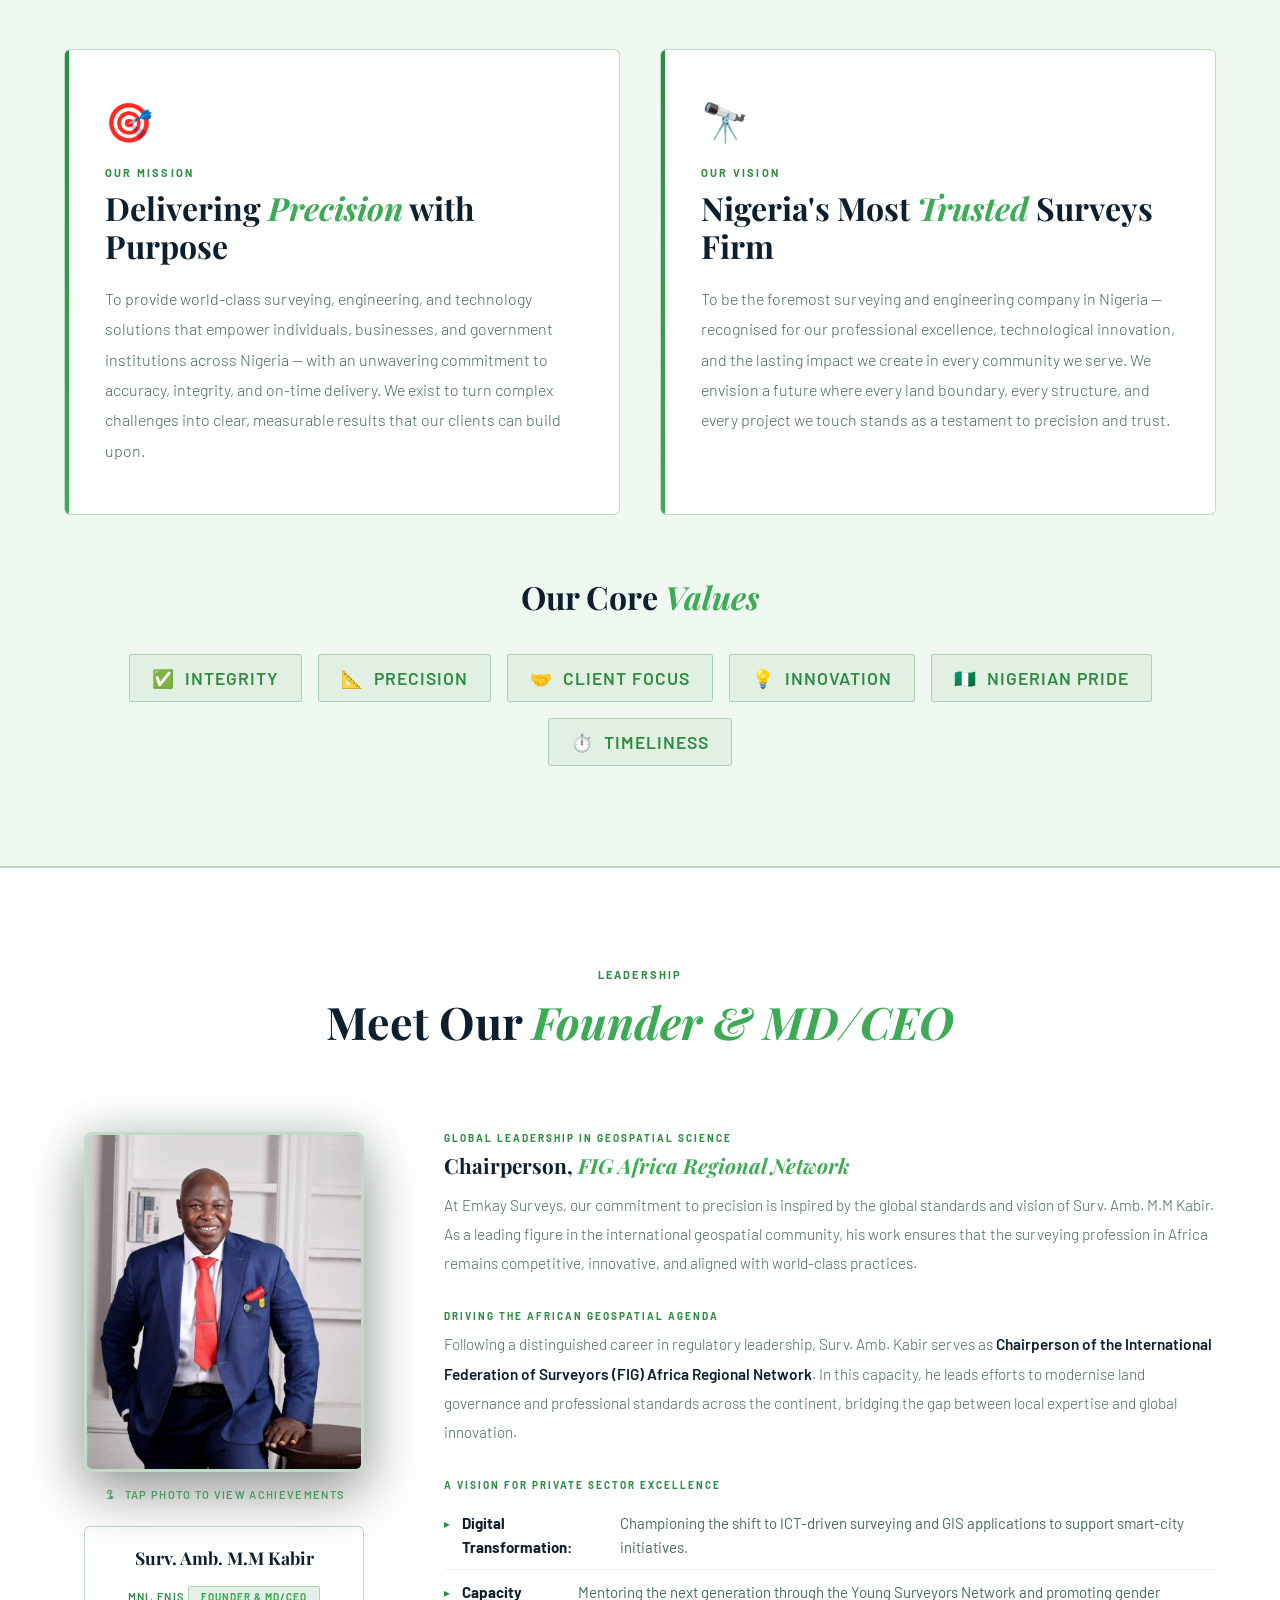
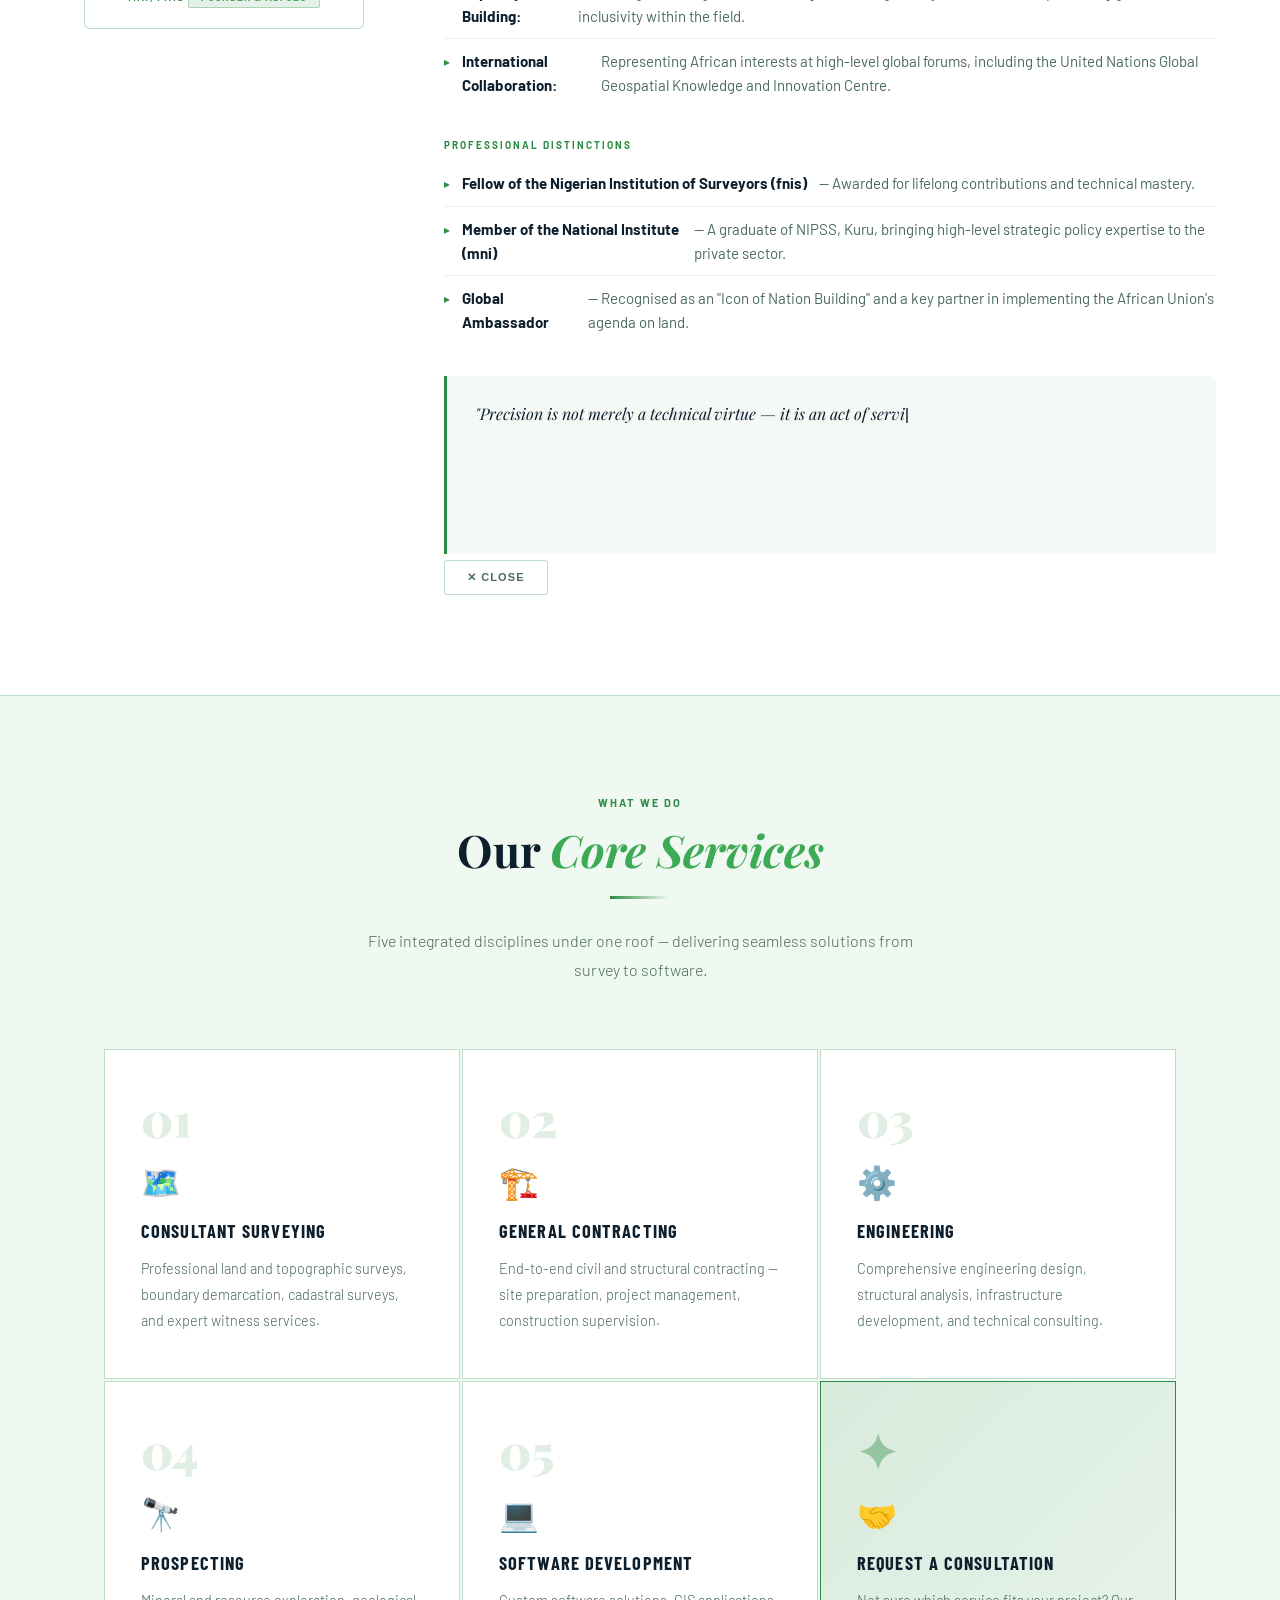
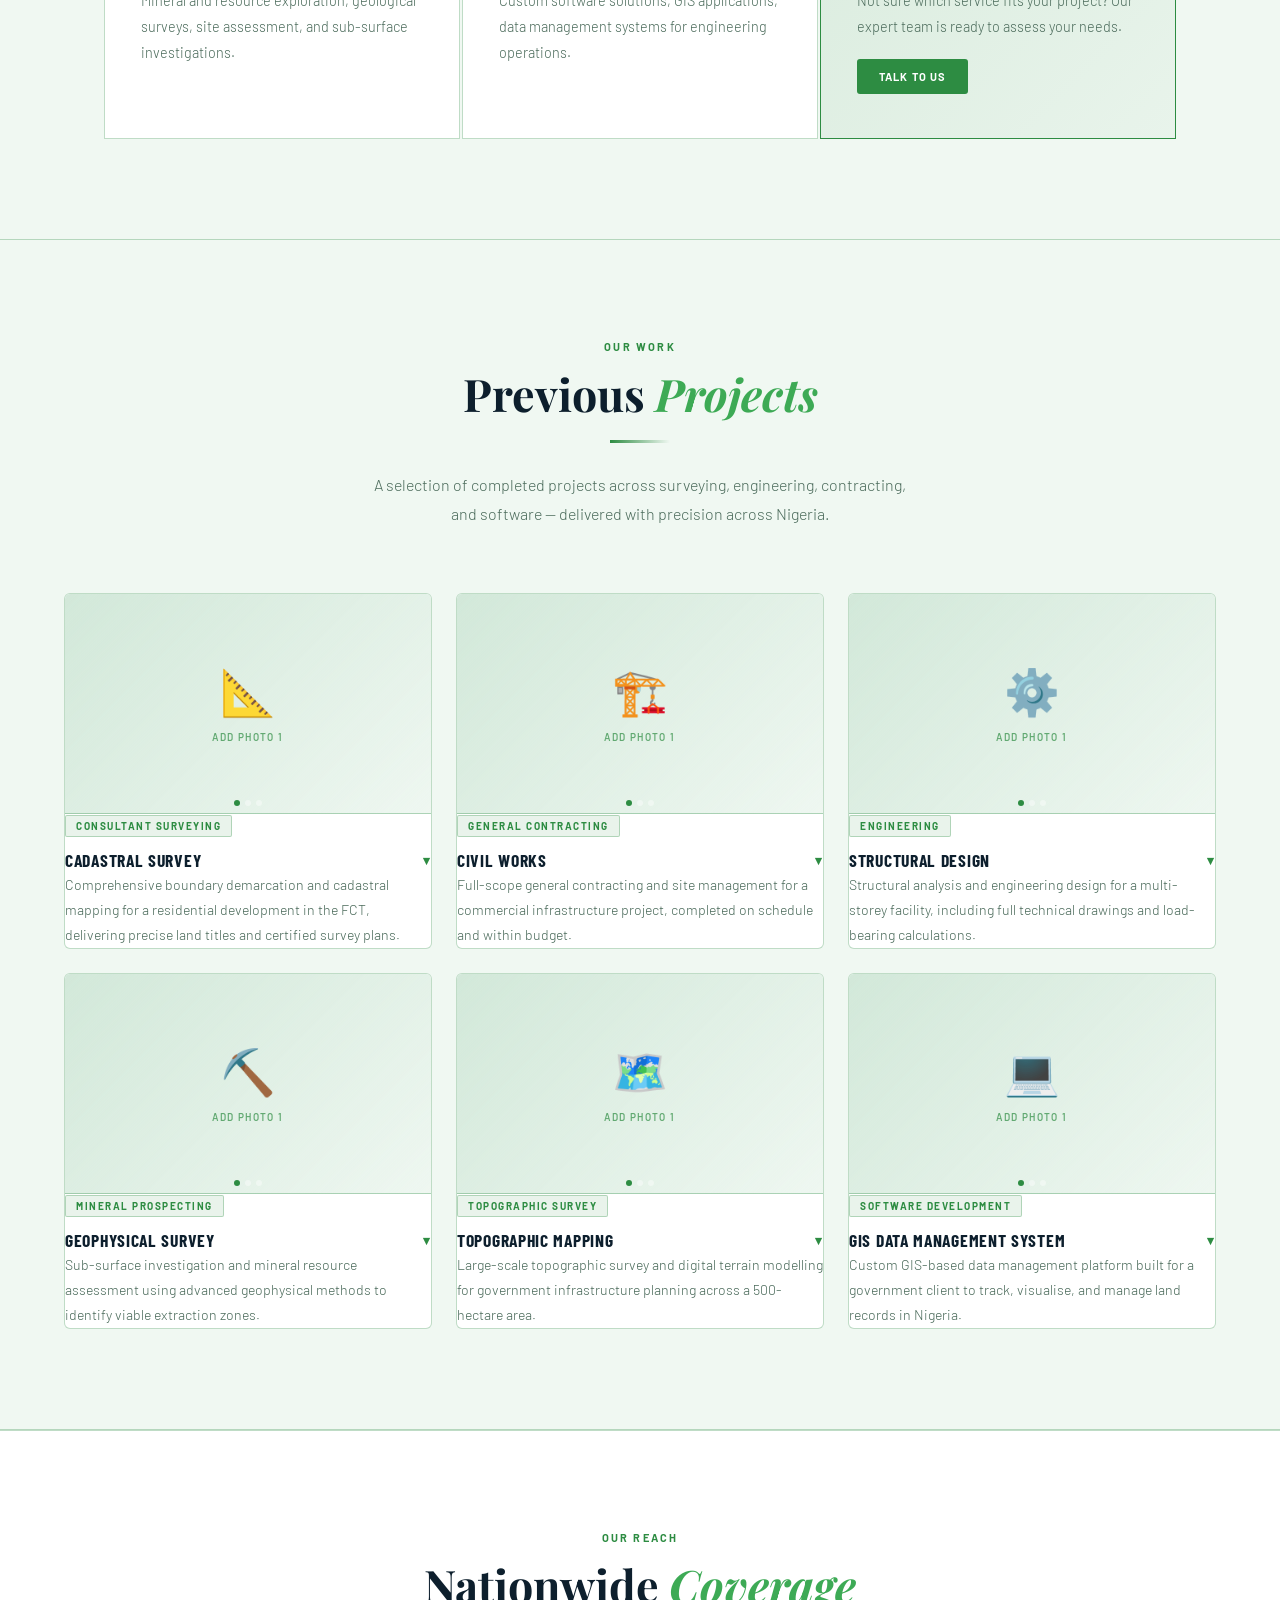
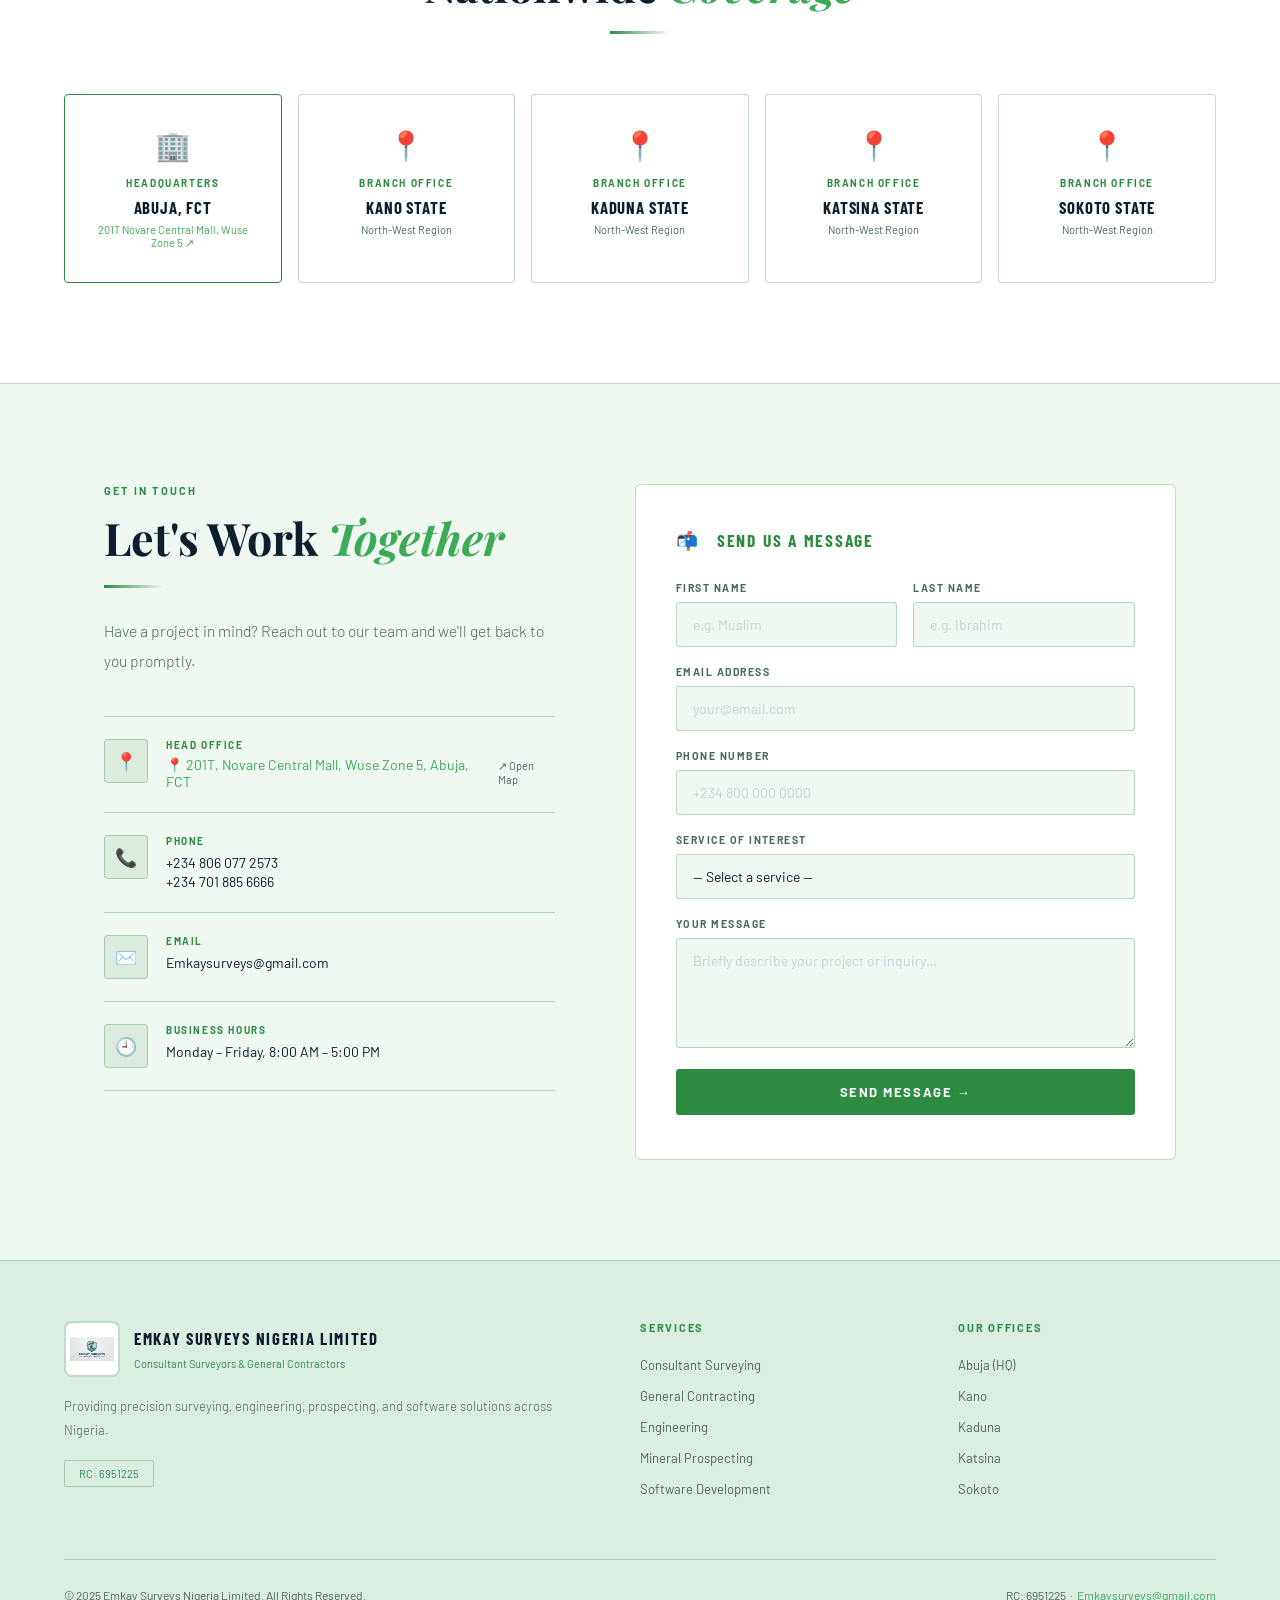
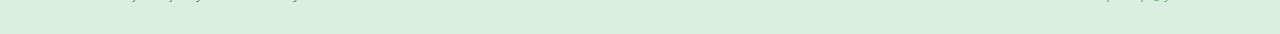
==== commit a734eedc: "Initial upload" ====
--- a/frontend/index.html
+++ b/frontend/index.html
@@ -5,532 +5,7 @@
 <meta name="viewport" content="width=device-width, initial-scale=1.0">
 <title>Emkay Surveys Nigeria Limited</title>
 <link href="https://fonts.googleapis.com/css2?family=Playfair+Display:wght@400;600;700;900&family=Barlow:wght@300;400;500;600&family=Barlow+Condensed:wght@400;600;700&display=swap" rel="stylesheet">
-<style>
-  *,*::before,*::after{box-sizing:border-box;margin:0;padding:0}
-  :root{
-    --navy:#0b1a2e;--navy-mid:#112038;--navy-light:#1a3050;
-    --gold:#2d8c42;--gold-light:#3daa55;--gold-pale:#a8e6b4;
-    --white:#f0f8f2;--off-white:#dff0e4;--text-muted:#8aadb8;
-    --border:rgba(45,140,66,0.28);
-  }
-  body.light{
-    --navy:#f0f8f2;--navy-mid:#ffffff;--navy-light:#e0f0e6;
-    --white:#0d1f2d;--off-white:#1a2e3a;--text-muted:#4a6a5a;
-    --border:rgba(45,140,66,0.3);
-  }
-  body.light nav{background:rgba(240,248,242,0.96);}
-  body.light .hero-bg{background:radial-gradient(ellipse 80% 60% at 70% 40%,rgba(45,140,66,.07) 0%,transparent 70%),linear-gradient(160deg,#f0f8f2 0%,#e0f0e6 50%,#f0f8f2 100%);}
-  body.light .hero-grid-lines{background-image:linear-gradient(rgba(45,140,66,.08) 1px,transparent 1px),linear-gradient(90deg,rgba(45,140,66,.08) 1px,transparent 1px);}
-  body.light footer{background:#daeee1;}
-  body.light .service-card{background:#fff;}
-  body.light .service-card:hover{background:#f0f8f2;}
-  body.light .branch-card{background:#fff;}
-  body.light .contact-form{background:#fff;}
-  body.light .form-group input,body.light .form-group select,body.light .form-group textarea{background:#f0f8f2;color:#0d1f2d;}
-  body.light .nav-logo-text strong{color:#0d1f2d;}
-  body.light .about-card{background:#f5fbf7;}
-  body.light .theme-toggle{background:#b8d4bf;}
-  body.light .theme-toggle::after{transform:translateX(20px);}
-
-  /* ── SPLASH ── */
-  #splash{
-    position:fixed;inset:0;z-index:9999;
-    background:linear-gradient(135deg,#0b1a2e 0%,#0d2b1a 50%,#0b1a2e 100%);
-    display:flex;flex-direction:column;align-items:center;justify-content:center;
-    animation: splashHide 0.9s 2.6s ease forwards;
-    pointer-events:none;
-  }
-  @keyframes splashHide {
-    0%   { opacity:1; visibility:visible; }
-    100% { opacity:0; visibility:hidden; pointer-events:none; }
-  }
-  .splash-logo{
-    width:160px;height:160px;object-fit:contain;
-    border-radius:12px;border:3px solid rgba(45,140,66,.4);
-    background:#fff;padding:8px;
-    animation:splashPop .7s cubic-bezier(.175,.885,.32,1.275) both;
-    box-shadow:0 0 80px rgba(45,140,66,.4);
-  }
-  .splash-title{
-    font-family:'Playfair Display',serif;font-size:clamp(1.6rem,4vw,3rem);
-    font-weight:900;color:#fff;text-align:center;margin-top:28px;
-    animation:splashFadeUp .8s .3s ease both;line-height:1.2;
-  }
-  .splash-title em{color:#3daa55;font-style:italic;}
-  .splash-sub{
-    font-family:'Barlow',sans-serif;font-size:14px;letter-spacing:.2em;
-    text-transform:uppercase;color:rgba(45,140,66,.8);margin-top:12px;
-    animation:splashFadeUp .8s .5s ease both;
-  }
-  .splash-bar{
-    width:200px;height:3px;background:rgba(255,255,255,.1);
-    border-radius:3px;margin-top:36px;overflow:hidden;
-    animation:splashFadeUp .8s .6s ease both;
-  }
-  .splash-bar-fill{
-    height:100%;background:linear-gradient(90deg,#2d8c42,#3daa55);
-    animation:splashLoad 2s .7s ease-out forwards;width:0;
-  }
-  @keyframes splashPop{from{opacity:0;transform:scale(.5)}to{opacity:1;transform:scale(1)}}
-  @keyframes splashFadeUp{from{opacity:0;transform:translateY(20px)}to{opacity:1;transform:translateY(0)}}
-  @keyframes splashLoad{to{width:100%}}
-
-  /* ── THEME TOGGLE ── */
-  .theme-toggle{width:44px;height:24px;background:var(--navy-light);border:1px solid var(--border);border-radius:20px;position:relative;cursor:pointer;transition:background .3s;flex-shrink:0;padding:0;outline:none;}
-  .theme-toggle::after{content:'';position:absolute;top:3px;left:3px;width:16px;height:16px;border-radius:50%;background:var(--gold);transition:transform .3s;}
-  .theme-icon{font-size:14px;margin-right:4px;}
-  .nav-right{display:flex;align-items:center;gap:14px;}
-  html{scroll-behavior:smooth;}
-  body{font-family:'Barlow',sans-serif;background:var(--navy);color:var(--white);overflow-x:hidden;transition:background .3s,color .3s;}
-
-  /* ── NAV ── */
-  nav{position:fixed;top:0;left:0;right:0;z-index:100;display:flex;align-items:center;justify-content:space-between;padding:0 5vw;height:72px;background:rgba(11,26,46,.92);backdrop-filter:blur(12px);border-bottom:1px solid var(--border);}
-  .nav-logo{display:flex;align-items:center;gap:14px;text-decoration:none;}
-  .nav-logo img{width:52px;height:52px;object-fit:contain;border-radius:8px;background:#fff;padding:3px;border:2px solid rgba(45,140,66,.3);}
-  .nav-logo-text{line-height:1.2;}
-  .nav-logo-text strong{display:block;font-family:'Barlow Condensed',sans-serif;font-weight:700;font-size:15px;letter-spacing:.08em;text-transform:uppercase;color:var(--white);}
-  .nav-logo-text span{font-size:10.5px;color:var(--gold);letter-spacing:.05em;}
-  .nav-links{display:flex;gap:36px;list-style:none;}
-  .nav-links a{font-size:12.5px;font-weight:600;letter-spacing:.1em;text-transform:uppercase;text-decoration:none;color:var(--text-muted);transition:color .2s;}
-  .nav-links a:hover{color:var(--gold-light);}
-  .nav-cta{padding:9px 22px;background:var(--gold);color:#fff;font-size:12px;font-weight:700;letter-spacing:.12em;text-transform:uppercase;text-decoration:none;border-radius:3px;transition:background .2s;}
-  .nav-cta:hover{background:var(--gold-light);}
-
-  /* ── HERO ── */
-  #hero{min-height:100vh;display:grid;place-items:center;position:relative;overflow:hidden;padding:120px 5vw 80px;}
-  .hero-bg{position:absolute;inset:0;background:radial-gradient(ellipse 80% 60% at 70% 40%,rgba(28,53,88,.7) 0%,transparent 70%),radial-gradient(ellipse 50% 40% at 20% 80%,rgba(45,140,66,.12) 0%,transparent 60%),linear-gradient(160deg,#0b1a2e 0%,#0d2040 50%,#0b1a2e 100%);}
-  .hero-grid-lines{position:absolute;inset:0;background-image:linear-gradient(rgba(45,140,66,.04) 1px,transparent 1px),linear-gradient(90deg,rgba(45,140,66,.04) 1px,transparent 1px);background-size:60px 60px;}
-  .hero-content{position:relative;z-index:2;max-width:900px;text-align:center;}
-  .hero-logo-wrap{margin-bottom:32px;animation:fadeDown .6s ease both;}
-  .hero-logo{width:150px;height:150px;object-fit:contain;border-radius:12px;border:2px solid rgba(45,140,66,.35);background:#fff;padding:8px;box-shadow:0 0 50px rgba(45,140,66,.25),0 12px 40px rgba(0,0,0,.4);transition:transform .3s,box-shadow .3s;}
-  .hero-logo:hover{transform:scale(1.04);box-shadow:0 0 70px rgba(45,140,66,.4),0 16px 48px rgba(0,0,0,.4);}
-  .hero-badge{display:inline-flex;align-items:center;gap:10px;padding:7px 18px;border:1px solid var(--border);border-radius:2px;font-size:11px;font-weight:600;letter-spacing:.14em;text-transform:uppercase;color:var(--gold);margin-bottom:32px;background:rgba(45,140,66,.07);animation:fadeDown .8s ease both;}
-  .hero-badge::before{content:'';width:6px;height:6px;border-radius:50%;background:var(--gold);animation:pulse 2s infinite;}
-  @keyframes pulse{0%,100%{opacity:1}50%{opacity:.3}}
-  .hero-title{font-family:'Playfair Display',serif;font-size:clamp(2.8rem,6vw,5.5rem);font-weight:900;line-height:1.07;color:var(--white);margin-bottom:24px;animation:fadeDown .8s .15s ease both;}
-  .hero-title em{font-style:italic;color:var(--gold-light);}
-  .hero-sub{font-size:clamp(1rem,1.5vw,1.15rem);color:var(--text-muted);font-weight:300;line-height:1.8;max-width:600px;margin:0 auto 44px;animation:fadeDown .8s .3s ease both;}
-  .hero-actions{display:flex;gap:16px;justify-content:center;flex-wrap:wrap;animation:fadeDown .8s .45s ease both;}
-  .btn-primary{padding:15px 36px;background:var(--gold);color:#fff;font-size:13px;font-weight:700;letter-spacing:.1em;text-transform:uppercase;text-decoration:none;border-radius:3px;transition:background .2s,transform .15s;}
-  .btn-primary:hover{background:var(--gold-light);transform:translateY(-2px);}
-  .btn-outline{padding:15px 36px;border:1px solid var(--border);color:var(--white);font-size:13px;font-weight:600;letter-spacing:.1em;text-transform:uppercase;text-decoration:none;border-radius:3px;transition:border-color .2s,color .2s,transform .15s;}
-  .btn-outline:hover{border-color:var(--gold);color:var(--gold);transform:translateY(-2px);}
-  .hero-stats{display:flex;gap:0;justify-content:center;margin-top:80px;border-top:1px solid var(--border);padding-top:40px;flex-wrap:wrap;animation:fadeDown .8s .6s ease both;}
-  .stat{padding:0 48px;text-align:center;border-right:1px solid var(--border);}
-  .stat:last-child{border-right:none;}
-  .stat-num{font-family:'Playfair Display',serif;font-size:2.6rem;font-weight:900;color:var(--gold);line-height:1;}
-  .stat-label{font-size:11px;font-weight:600;letter-spacing:.1em;text-transform:uppercase;color:var(--text-muted);margin-top:6px;}
-  @keyframes fadeDown{from{opacity:0;transform:translateY(-18px)}to{opacity:1;transform:translateY(0)}}
-
-  /* ── SECTIONS ── */
-  section{padding:100px 5vw;}
-  .section-label{font-size:11px;font-weight:700;letter-spacing:.2em;text-transform:uppercase;color:var(--gold);margin-bottom:14px;}
-  .section-title{font-family:'Playfair Display',serif;font-size:clamp(1.8rem,3.5vw,3rem);font-weight:700;line-height:1.2;color:var(--white);}
-  .section-title em{font-style:italic;color:var(--gold-light);}
-  .divider{width:60px;height:3px;background:linear-gradient(90deg,var(--gold),transparent);margin:20px 0 28px;}
-
-  /* ── ABOUT ── */
-  #about{background:var(--navy-mid);border-top:1px solid var(--border);border-bottom:1px solid var(--border);}
-  .about-grid{display:grid;grid-template-columns:1fr 1fr;gap:80px;align-items:center;max-width:1200px;margin:0 auto;}
-  .about-text p{font-size:1.02rem;line-height:1.9;color:var(--text-muted);margin-bottom:20px;font-weight:300;}
-  .about-text p strong{color:var(--white);font-weight:600;}
-  .rc-badge{display:inline-flex;align-items:center;gap:10px;padding:10px 18px;background:rgba(45,140,66,.1);border:1px solid var(--border);border-radius:3px;font-size:12px;font-weight:600;letter-spacing:.08em;color:var(--gold);margin-top:10px;}
-  .about-card{background:var(--navy-light);border:1px solid var(--border);border-radius:6px;overflow:hidden;}
-  .about-card-header{padding:24px 28px;border-bottom:1px solid var(--border);font-family:'Barlow Condensed',sans-serif;font-size:13px;font-weight:700;letter-spacing:.12em;text-transform:uppercase;color:var(--gold);}
-  .about-card-body{padding:28px;}
-  .info-row{display:flex;align-items:flex-start;gap:16px;padding:14px 0;border-bottom:1px solid rgba(45,140,66,.1);}
-  .info-row:last-child{border-bottom:none;}
-  .info-icon{width:36px;height:36px;flex-shrink:0;background:rgba(45,140,66,.1);border-radius:4px;display:flex;align-items:center;justify-content:center;font-size:16px;}
-  .info-content label{display:block;font-size:10px;font-weight:700;letter-spacing:.14em;text-transform:uppercase;color:var(--gold);margin-bottom:4px;}
-  .info-content span{font-size:13.5px;color:var(--white);font-weight:400;}
-
-  /* ── MISSION & VISION ── */
-  #mission-vision{background:var(--navy);border-bottom:1px solid var(--border);padding:100px 5vw;}
-  .mv-grid{display:grid;grid-template-columns:1fr 1fr;gap:40px;max-width:1200px;margin:0 auto;}
-  .mv-card{background:var(--navy-mid);border:1px solid var(--border);border-radius:6px;padding:48px 40px;position:relative;overflow:hidden;transition:transform .25s,box-shadow .25s;}
-  .mv-card::before{content:'';position:absolute;top:0;left:0;width:4px;height:100%;background:linear-gradient(180deg,var(--gold),var(--gold-light));}
-  .mv-card:hover{transform:translateY(-4px);box-shadow:0 16px 48px rgba(0,0,0,.25),0 0 30px rgba(45,140,66,.08);}
-  .mv-icon{font-size:2.4rem;margin-bottom:20px;display:block;}
-  .mv-label{font-size:11px;font-weight:700;letter-spacing:.2em;text-transform:uppercase;color:var(--gold);margin-bottom:10px;}
-  .mv-title{font-family:'Playfair Display',serif;font-size:clamp(1.4rem,2.5vw,2rem);font-weight:700;color:var(--white);margin-bottom:18px;line-height:1.2;}
-  .mv-title em{font-style:italic;color:var(--gold-light);}
-  .mv-text{font-size:1rem;line-height:1.9;color:var(--text-muted);font-weight:300;}
-  .mv-values{margin-top:60px;max-width:1200px;margin-left:auto;margin-right:auto;}
-  .mv-values-title{text-align:center;font-family:'Playfair Display',serif;font-size:clamp(1.4rem,2.5vw,2rem);font-weight:700;color:var(--white);margin-bottom:36px;}
-  .mv-values-title em{color:var(--gold-light);font-style:italic;}
-  .mv-pillars{display:flex;gap:16px;flex-wrap:wrap;justify-content:center;}
-  .mv-pillar{display:flex;align-items:center;gap:10px;padding:12px 22px;background:rgba(45,140,66,.07);border:1px solid var(--border);border-radius:3px;font-size:12.5px;font-weight:600;letter-spacing:.08em;text-transform:uppercase;color:var(--gold);}
-  .mv-pillar span{font-size:1.1rem;}
-  body.light .mv-card{background:#fff;}
-  body.light .mv-card:hover{background:#f5fbf7;}
-  @media(max-width:768px){.mv-grid{grid-template-columns:1fr;}.mv-values{margin-top:40px;}}
-
-  /* ── SERVICES ── */
-  #services{max-width:1200px;margin:0 auto;}
-  .services-header{text-align:center;margin-bottom:64px;}
-  .services-header .divider{margin:20px auto 28px;}
-  .services-header p{font-size:1rem;color:var(--text-muted);max-width:560px;margin:0 auto;font-weight:300;line-height:1.8;}
-  .services-grid{display:grid;grid-template-columns:repeat(3,1fr);gap:2px;}
-  .service-card{background:var(--navy-mid);padding:44px 36px;border:1px solid var(--border);transition:background .25s,transform .2s;cursor:default;position:relative;overflow:hidden;}
-  .service-card::after{content:'';position:absolute;bottom:0;left:0;width:0;height:2px;background:var(--gold);transition:width .35s ease;}
-  .service-card:hover{background:var(--navy-light);transform:translateY(-4px);}
-  .service-card:hover::after{width:100%;}
-  .service-num{font-family:'Playfair Display',serif;font-size:3rem;font-weight:900;color:rgba(45,140,66,.15);line-height:1;margin-bottom:20px;}
-  .service-icon{font-size:2rem;margin-bottom:18px;}
-  .service-name{font-family:'Barlow Condensed',sans-serif;font-size:1.15rem;font-weight:700;letter-spacing:.06em;text-transform:uppercase;color:var(--white);margin-bottom:14px;}
-  .service-desc{font-size:.9rem;line-height:1.8;color:var(--text-muted);font-weight:300;}
-
-  /* ── PROJECTS ── */
-  #projects{background:var(--navy);border-top:1px solid var(--border);border-bottom:1px solid var(--border);}
-  .projects-inner{max-width:1200px;margin:0 auto;}
-  .projects-header{text-align:center;margin-bottom:64px;}
-  .projects-header .divider{margin:20px auto 28px;}
-  .projects-header p{font-size:1rem;color:var(--text-muted);max-width:560px;margin:0 auto;font-weight:300;line-height:1.8;}
-  .projects-grid{display:grid;grid-template-columns:repeat(3,1fr);gap:24px;}
-  .project-card{background:var(--navy-mid);border:1px solid var(--border);border-radius:6px;overflow:hidden;transition:box-shadow .25s;cursor:pointer;}
-  .project-card:hover{box-shadow:0 20px 50px rgba(0,0,0,.35),0 0 30px rgba(45,140,66,.1);}
-
-  /* slider */
-  .proj-slider{position:relative;width:100%;height:220px;overflow:hidden;background:var(--navy-light);}
-  .proj-slides{display:flex;height:100%;transition:transform .4s ease;}
-  .proj-slide{min-width:100%;height:220px;object-fit:cover;display:block;flex-shrink:0;}
-  .proj-slide-placeholder{min-width:100%;height:220px;flex-shrink:0;background:linear-gradient(135deg,rgba(45,140,66,.12) 0%,rgba(11,26,46,.6) 100%);display:flex;flex-direction:column;align-items:center;justify-content:center;gap:12px;border-bottom:1px solid var(--border);}
-  .proj-slide-placeholder span{font-size:2.8rem;}
-  .proj-slide-placeholder small{font-size:10px;font-weight:600;letter-spacing:.14em;text-transform:uppercase;color:var(--gold);opacity:.7;}
-  .proj-btn{position:absolute;top:50%;transform:translateY(-50%);background:rgba(11,26,46,.7);border:1px solid var(--border);color:var(--white);width:32px;height:32px;border-radius:50%;font-size:14px;cursor:pointer;display:flex;align-items:center;justify-content:center;z-index:5;transition:background .2s;opacity:0;transition:opacity .2s;}
-  .proj-btn:hover{background:var(--gold);}
-  .proj-btn.prev{left:8px;}
-  .proj-btn.next{right:8px;}
-  .project-card:hover .proj-btn,.project-card.open .proj-btn{opacity:1;}
-  .proj-dots{position:absolute;bottom:8px;left:50%;transform:translateX(-50%);display:flex;gap:5px;z-index:5;}
-  .proj-dot{width:6px;height:6px;border-radius:50%;background:rgba(255,255,255,.4);cursor:pointer;transition:background .2s;}
-  .proj-dot.active{background:var(--gold);}
-
-  /* ── LIGHTBOX ── */
-  #proj-lightbox{display:none;position:fixed;inset:0;background:rgba(0,0,0,.92);z-index:9999;align-items:center;justify-content:center;flex-direction:column;}
-  #proj-lightbox.show{display:flex;}
-  #proj-lightbox img{max-width:92vw;max-height:82vh;object-fit:contain;border-radius:6px;box-shadow:0 30px 80px rgba(0,0,0,.6);transition:transform .3s;}
-  #proj-lightbox-placeholder{max-width:92vw;max-height:82vh;width:600px;height:400px;background:linear-gradient(135deg,rgba(45,140,66,.15),rgba(11,26,46,.8));border:1px solid var(--border);border-radius:6px;display:flex;flex-direction:column;align-items:center;justify-content:center;gap:14px;}
-  #proj-lightbox-placeholder span{font-size:4rem;}
-  #proj-lightbox-placeholder small{font-size:12px;font-weight:600;letter-spacing:.14em;text-transform:uppercase;color:var(--gold);opacity:.8;}
-  #proj-lightbox-close{position:fixed;top:20px;right:24px;background:rgba(255,255,255,.1);border:1px solid rgba(255,255,255,.2);color:#fff;width:40px;height:40px;border-radius:50%;font-size:20px;cursor:pointer;display:flex;align-items:center;justify-content:center;transition:background .2s;}
-  #proj-lightbox-close:hover{background:var(--gold);border-color:var(--gold);}
-  #proj-lightbox-prev,#proj-lightbox-next{position:fixed;top:50%;transform:translateY(-50%);background:rgba(255,255,255,.1);border:1px solid rgba(255,255,255,.2);color:#fff;width:48px;height:48px;border-radius:50%;font-size:26px;cursor:pointer;display:flex;align-items:center;justify-content:center;transition:background .2s;}
-  #proj-lightbox-prev:hover,#proj-lightbox-next:hover{background:var(--gold);}
-  #proj-lightbox-prev{left:16px;}
-  #proj-lightbox-next{right:16px;}
-  #proj-lightbox-counter{position:fixed;bottom:24px;left:50%;transform:translateX(-50%);font-size:12px;font-weight:600;letter-spacing:.12em;color:rgba(255,255,255,.6);text-transform:uppercase;}
-  .proj-slider{cursor:zoom-in;}
-
-
-  .project-tag{display:inline-block;font-size:10px;font-weight:700;letter-spacing:.15em;text-transform:uppercase;color:var(--gold);background:rgba(45,140,66,.1);border:1px solid var(--border);border-radius:2px;padding:4px 10px;margin-bottom:12px;}
-  .project-title{font-family:'Barlow Condensed',sans-serif;font-size:1.1rem;font-weight:700;letter-spacing:.04em;text-transform:uppercase;color:var(--white);line-height:1.3;display:flex;align-items:center;justify-content:space-between;}
-  .project-desc{font-size:.88rem;line-height:1.8;color:var(--text-muted);font-weight:300;}
-  .proj-desc-slides{position:relative;}
-  .proj-desc-slides .project-desc{display:none;margin:0;}
-  .proj-desc-slides .project-desc.active-desc{display:block;}
-overflow:hidden;transition:max-height .4s ease,opacity .4s ease,padding .4s ease;opacity:0;padding-top:0;}
-  .project-card.open .project-desc-wrap{max-height:200px;opacity:1;padding-top:12px;}
-  .proj-arrow{font-size:.8rem;color:var(--gold);transition:transform .3s;display:inline-block;flex-shrink:0;}
-  .project-card.open .proj-arrow{transform:rotate(180deg);}
-  body.light .project-card{background:#fff;}
-  body.light .project-card:hover{background:#f5fbf7;}
-  body.light .proj-slide-placeholder{background:linear-gradient(135deg,rgba(45,140,66,.08) 0%,rgba(240,248,242,.9) 100%);}
-  @media(max-width:900px){.projects-grid{grid-template-columns:1fr 1fr;}}
-  @media(max-width:600px){.projects-grid{grid-template-columns:1fr;}}
-
-
-  /* ── BRANCHES ── */
-  #branches{background:var(--navy-mid);border-top:1px solid var(--border);border-bottom:1px solid var(--border);}
-  .branches-inner{max-width:1200px;margin:0 auto;}
-  .branches-header{text-align:center;margin-bottom:60px;}
-  .branches-header .divider{margin:20px auto 28px;}
-  .branches-grid{display:grid;grid-template-columns:repeat(5,1fr);gap:16px;}
-  .branch-card{background:var(--navy);border:1px solid var(--border);border-radius:4px;padding:32px 24px;text-align:center;transition:border-color .2s,transform .2s;}
-  .branch-card:hover{border-color:var(--gold);transform:translateY(-4px);}
-  .branch-card.hq{background:linear-gradient(135deg,rgba(45,140,66,.12),rgba(45,140,66,.04));border-color:var(--gold);}
-  .branch-icon{font-size:1.8rem;margin-bottom:14px;}
-  .branch-tag{font-size:10px;font-weight:700;letter-spacing:.16em;text-transform:uppercase;color:var(--gold);margin-bottom:8px;}
-  .branch-name{font-family:'Barlow Condensed',sans-serif;font-size:1.05rem;font-weight:700;letter-spacing:.05em;text-transform:uppercase;color:var(--white);margin-bottom:6px;}
-  .branch-sub{font-size:11px;color:var(--text-muted);}
-
-  /* ── CEO PROFILE ── */
-  #ceo-profile{background:var(--navy-mid);border-top:1px solid var(--border);border-bottom:1px solid var(--border);padding:100px 5vw;}
-  .ceo-inner{max-width:1200px;margin:0 auto;}
-  .ceo-header{text-align:center;margin-bottom:60px;}
-  .ceo-layout{display:grid;grid-template-columns:320px 1fr;gap:60px;align-items:start;}
-  .ceo-photo-col{display:flex;flex-direction:column;align-items:center;gap:0;}
-  .ceo-photo-wrap{position:relative;cursor:pointer;width:280px;}
-  .ceo-photo-wrap img{width:280px;height:340px;object-fit:cover;object-position:top center;border-radius:8px;border:3px solid var(--border);box-shadow:0 20px 60px rgba(0,0,0,.4),0 0 40px rgba(45,140,66,.15);transition:transform .3s,box-shadow .3s,border-color .3s;display:block;}
-  .ceo-photo-wrap:hover img{transform:scale(1.02);box-shadow:0 28px 70px rgba(0,0,0,.5),0 0 60px rgba(45,140,66,.25);border-color:var(--gold);}
-  .ceo-tap-hint{display:flex;align-items:center;justify-content:center;gap:8px;margin-top:16px;font-size:11px;font-weight:600;letter-spacing:.12em;text-transform:uppercase;color:var(--gold);opacity:.8;animation:ceoHintPulse 2.5s ease-in-out infinite;}
-  .ceo-tap-hint svg{width:14px;height:14px;fill:var(--gold);}
-  @keyframes ceoHintPulse{0%,100%{opacity:.5}50%{opacity:1}}
-  .ceo-name-plate{margin-top:24px;text-align:center;padding:20px 24px;background:var(--navy-light);border:1px solid var(--border);border-radius:6px;width:280px;}
-  .ceo-name-plate h3{font-family:'Playfair Display',serif;font-size:1.1rem;font-weight:700;color:var(--white);line-height:1.3;margin-bottom:6px;}
-  .ceo-name-plate span{font-size:11px;font-weight:600;letter-spacing:.12em;text-transform:uppercase;color:var(--gold);}
-  .ceo-name-plate .ceo-tag{display:inline-block;margin-top:10px;padding:4px 12px;background:rgba(45,140,66,.12);border:1px solid var(--border);border-radius:2px;font-size:10px;font-weight:700;letter-spacing:.1em;text-transform:uppercase;color:var(--gold-light);}
-
-  .ceo-bio-col{opacity:0;transform:translateX(30px);transition:opacity .5s ease,transform .5s ease;pointer-events:none;}
-  .ceo-bio-col.active{opacity:1;transform:translateX(0);pointer-events:auto;}
-  .ceo-bio-section{margin-bottom:32px;}
-  .ceo-bio-section:last-child{margin-bottom:0;}
-  .ceo-bio-label{font-size:10px;font-weight:700;letter-spacing:.2em;text-transform:uppercase;color:var(--gold);margin-bottom:8px;}
-  .ceo-bio-title{font-family:'Playfair Display',serif;font-size:1.3rem;font-weight:700;color:var(--white);margin-bottom:12px;line-height:1.3;}
-  .ceo-bio-title em{color:var(--gold-light);font-style:italic;}
-  .ceo-bio-text{font-size:.96rem;line-height:1.9;color:var(--text-muted);font-weight:300;}
-  .ceo-bio-text strong{color:var(--white);font-weight:600;}
-  .ceo-achievements{list-style:none;margin-top:10px;}
-  .ceo-achievements li{display:flex;align-items:flex-start;gap:12px;padding:10px 0;border-bottom:1px solid rgba(45,140,66,.1);font-size:.94rem;color:var(--text-muted);line-height:1.6;}
-  .ceo-achievements li:last-child{border-bottom:none;}
-  .ceo-achievements li::before{content:'▸';color:var(--gold);font-size:12px;margin-top:3px;flex-shrink:0;}
-  .ceo-achievements li strong{color:var(--white);}
-  .ceo-quote{margin-top:28px;padding:24px 28px;background:rgba(45,140,66,.07);border-left:3px solid var(--gold);border-radius:0 6px 6px 0;}
-  .ceo-quote p{font-family:'Playfair Display',serif;font-size:1rem;font-style:italic;color:var(--white);line-height:1.8;}
-  .ceo-quote cite{display:block;margin-top:10px;font-size:11px;font-weight:600;letter-spacing:.1em;text-transform:uppercase;color:var(--gold);font-style:normal;}
-  .ceo-close-btn{display:none;margin-top:24px;padding:10px 22px;background:transparent;border:1px solid var(--border);color:var(--text-muted);font-size:11px;font-weight:600;letter-spacing:.1em;text-transform:uppercase;border-radius:3px;cursor:pointer;transition:border-color .2s,color .2s;}
-  .ceo-close-btn:hover{border-color:var(--gold);color:var(--gold);}
-  .ceo-bio-col.active .ceo-close-btn{display:inline-block;}
-  body.light .ceo-name-plate{background:#fff;}
-  body.light .ceo-quote{background:rgba(45,140,66,.05);}
-  @media(max-width:900px){
-    .ceo-layout{grid-template-columns:1fr;gap:40px;}
-    .ceo-photo-col{align-items:center;}
-    .ceo-bio-col{opacity:1;transform:none;pointer-events:auto;}
-    .ceo-close-btn{display:none!important;}
-    .ceo-tap-hint{display:none;}
-  }
-
-  /* ── CONTACT ── */
-  #contact{max-width:1200px;margin:0 auto;}
-  .contact-grid{display:grid;grid-template-columns:1fr 1.2fr;gap:80px;align-items:start;}
-  .contact-info p{font-size:.98rem;color:var(--text-muted);line-height:1.9;font-weight:300;margin-bottom:40px;}
-  .contact-items{display:flex;flex-direction:column;gap:0;}
-  .contact-item{display:flex;align-items:flex-start;gap:18px;padding:22px 0;border-bottom:1px solid var(--border);}
-  .contact-item:first-child{border-top:1px solid var(--border);}
-  .contact-item-icon{width:44px;height:44px;flex-shrink:0;background:rgba(45,140,66,.1);border:1px solid var(--border);border-radius:4px;display:flex;align-items:center;justify-content:center;font-size:18px;}
-  .contact-item-content label{display:block;font-size:10px;font-weight:700;letter-spacing:.16em;text-transform:uppercase;color:var(--gold);margin-bottom:5px;}
-  .contact-item-content span{font-size:14px;color:var(--white);font-weight:400;}
-  .contact-item-content a{color:var(--white);text-decoration:none;transition:color .2s;}
-  .contact-item-content a:hover{color:var(--gold-light);}
-  .contact-form{background:var(--navy-mid);border:1px solid var(--border);border-radius:6px;padding:44px 40px;}
-  .form-title{font-family:'Barlow Condensed',sans-serif;font-size:1.1rem;font-weight:700;letter-spacing:.1em;text-transform:uppercase;color:var(--gold);margin-bottom:30px;}
-  .form-row{display:grid;grid-template-columns:1fr 1fr;gap:16px;}
-  .form-group{margin-bottom:18px;}
-  .form-group label{display:block;font-size:10.5px;font-weight:700;letter-spacing:.14em;text-transform:uppercase;color:var(--text-muted);margin-bottom:8px;}
-  .form-group input,.form-group select,.form-group textarea{width:100%;background:var(--navy);border:1px solid var(--border);border-radius:3px;padding:13px 16px;color:var(--white);font-family:'Barlow',sans-serif;font-size:14px;outline:none;transition:border-color .2s;}
-  .form-group input:focus,.form-group select:focus,.form-group textarea:focus{border-color:var(--gold);}
-  .form-group select{appearance:none;cursor:pointer;}
-  .form-group textarea{resize:vertical;min-height:110px;}
-  .form-group input::placeholder,.form-group textarea::placeholder{color:rgba(154,172,190,.5);}
-  .form-submit{width:100%;padding:15px;background:var(--gold);color:#fff;font-family:'Barlow',sans-serif;font-size:13px;font-weight:700;letter-spacing:.12em;text-transform:uppercase;border:none;border-radius:3px;cursor:pointer;transition:background .2s;}
-  .form-submit:hover{background:var(--gold-light);}
-  .form-submit:disabled{opacity:.6;cursor:not-allowed;}
-  .form-msg{padding:13px 16px;border-radius:3px;font-size:13px;font-weight:500;margin-bottom:16px;display:none;}
-  .form-msg.success{background:rgba(46,204,113,.1);border:1px solid rgba(46,204,113,.3);color:#2ecc71;}
-  .form-msg.error{background:rgba(231,76,60,.1);border:1px solid rgba(231,76,60,.3);color:#e74c3c;}
-
-  /* ── FOOTER ── */
-  footer{background:#060f1c;border-top:1px solid var(--border);padding:60px 5vw 32px;}
-  .footer-grid{display:grid;grid-template-columns:2fr 1fr 1fr;gap:60px;max-width:1200px;margin:0 auto 50px;}
-  .footer-brand-row{display:flex;align-items:center;gap:14px;margin-bottom:16px;}
-  .footer-brand-row img{width:56px;height:56px;object-fit:contain;border-radius:8px;border:2px solid var(--border);padding:4px;background:#fff;}
-  .footer-brand strong{display:block;font-family:'Barlow Condensed',sans-serif;font-size:1.05rem;font-weight:700;letter-spacing:.1em;text-transform:uppercase;color:var(--white);margin-bottom:4px;}
-  .footer-brand span{font-size:11px;color:var(--gold);}
-  .footer-brand p{font-size:13px;color:var(--text-muted);line-height:1.8;margin-top:18px;font-weight:300;}
-  .footer-rc{display:inline-block;margin-top:18px;font-size:11px;color:var(--text-muted);border:1px solid var(--border);padding:6px 14px;border-radius:2px;}
-  .footer-col h4{font-size:11px;font-weight:700;letter-spacing:.16em;text-transform:uppercase;color:var(--gold);margin-bottom:20px;}
-  .footer-col ul{list-style:none;}
-  .footer-col ul li{margin-bottom:12px;}
-  .footer-col ul li a{font-size:13px;color:var(--text-muted);text-decoration:none;transition:color .2s;}
-  .footer-col ul li a:hover{color:var(--white);}
-  .footer-bottom{max-width:1200px;margin:0 auto;display:flex;justify-content:space-between;align-items:center;padding-top:28px;border-top:1px solid var(--border);font-size:12px;color:var(--text-muted);flex-wrap:wrap;gap:10px;}
-
-  /* ── PUSH NOTIFICATION PROMPT ── */
-  #push-prompt{
-    position:fixed;top:90px;right:20px;z-index:500;
-    background:var(--navy-mid);border:1px solid var(--border);
-    border-radius:8px;padding:20px 22px;max-width:320px;
-    box-shadow:0 8px 32px rgba(0,0,0,.4);
-    transform:translateX(360px);transition:transform .4s ease;
-  }
-  #push-prompt.show{transform:translateX(0);}
-  #push-prompt h4{font-size:14px;font-weight:700;color:var(--white);margin-bottom:6px;}
-  #push-prompt p{font-size:12px;color:var(--text-muted);line-height:1.6;margin-bottom:14px;}
-  .push-btns{display:flex;gap:8px;}
-  .push-allow{padding:8px 16px;background:var(--gold);color:#fff;border:none;border-radius:3px;font-size:12px;font-weight:700;cursor:pointer;font-family:'Barlow',sans-serif;}
-  .push-deny{padding:8px 12px;background:transparent;color:var(--text-muted);border:1px solid var(--border);border-radius:3px;font-size:12px;cursor:pointer;font-family:'Barlow',sans-serif;}
-
-  /* ── SUGGESTION BOX ── */
-  #suggest-btn{
-    position:fixed;left:24px;bottom:100px;z-index:400;
-    width:52px;height:52px;border-radius:50%;
-    background:var(--navy-mid);border:2px solid var(--border);
-    color:var(--gold);font-size:22px;cursor:pointer;
-    box-shadow:0 4px 20px rgba(0,0,0,.3);
-    display:flex;align-items:center;justify-content:center;
-    transition:background .2s,transform .2s;
-  }
-  #suggest-btn:hover{background:var(--navy-light);transform:scale(1.1);}
-  #suggest-panel{
-    position:fixed;left:24px;bottom:164px;z-index:400;
-    width:300px;background:var(--navy-mid);border:1px solid var(--border);
-    border-radius:8px;padding:22px;box-shadow:0 8px 32px rgba(0,0,0,.4);
-    transform:translateY(20px);opacity:0;visibility:hidden;
-    transition:all .3s ease;
-  }
-  #suggest-panel.open{transform:translateY(0);opacity:1;visibility:visible;}
-  #suggest-panel h4{font-size:13px;font-weight:700;color:var(--gold);letter-spacing:.1em;text-transform:uppercase;margin-bottom:14px;}
-  #suggest-panel textarea{width:100%;background:var(--navy);border:1px solid var(--border);border-radius:3px;padding:10px 12px;color:var(--white);font-family:'Barlow',sans-serif;font-size:13px;resize:none;height:90px;outline:none;}
-  #suggest-panel textarea:focus{border-color:var(--gold);}
-  #suggest-panel input{width:100%;background:var(--navy);border:1px solid var(--border);border-radius:3px;padding:9px 12px;color:var(--white);font-family:'Barlow',sans-serif;font-size:13px;outline:none;margin-bottom:10px;}
-  #suggest-panel input:focus{border-color:var(--gold);}
-  .suggest-submit{width:100%;padding:10px;background:var(--gold);color:#fff;border:none;border-radius:3px;font-size:12px;font-weight:700;letter-spacing:.1em;text-transform:uppercase;cursor:pointer;font-family:'Barlow',sans-serif;margin-top:10px;}
-  .suggest-submit:hover{background:var(--gold-light);}
-  .suggest-done{font-size:13px;color:#2ecc71;text-align:center;display:none;padding:10px 0;}
-
-  /* ── SCHEDULE CALL ── */
-  #schedule-overlay{position:fixed;inset:0;background:rgba(6,15,28,.85);z-index:600;display:none;align-items:center;justify-content:center;padding:24px;}
-  #schedule-overlay.open{display:flex;}
-  .schedule-modal{background:var(--navy-mid);border:1px solid var(--border);border-radius:8px;max-width:500px;width:100%;}
-  .schedule-header{display:flex;align-items:center;justify-content:space-between;padding:22px 28px;border-bottom:1px solid var(--border);}
-  .schedule-header h3{font-family:'Barlow Condensed',sans-serif;font-size:1rem;font-weight:700;letter-spacing:.12em;text-transform:uppercase;color:var(--gold);}
-  .modal-x{background:none;border:none;color:var(--text-muted);cursor:pointer;font-size:20px;line-height:1;}
-  .modal-x:hover{color:var(--white);}
-  .schedule-body{padding:28px;}
-  .schedule-body .form-group{margin-bottom:14px;}
-  .schedule-body .form-row{gap:12px;}
-  .schedule-done{text-align:center;padding:20px 0;display:none;}
-  .schedule-done p{color:#2ecc71;font-weight:600;}
-
-  /* ── CHAT WIDGET ── */
-  #chat-btn{
-    position:fixed;right:24px;bottom:24px;z-index:400;
-    width:58px;height:58px;border-radius:50%;
-    background:var(--gold);border:none;color:#fff;font-size:24px;
-    cursor:pointer;box-shadow:0 4px 24px rgba(45,140,66,.5);
-    display:flex;align-items:center;justify-content:center;
-    transition:transform .2s,box-shadow .2s;
-  }
-  #chat-btn:hover{transform:scale(1.1);box-shadow:0 6px 32px rgba(45,140,66,.7);}
-
-  /* ── WHATSAPP BUTTON ── */
-  #whatsapp-btn{
-    position:fixed;right:24px;bottom:96px;z-index:400;
-    width:52px;height:52px;border-radius:50%;
-    background:#25D366;border:none;color:#fff;font-size:26px;
-    cursor:pointer;box-shadow:0 4px 20px rgba(37,211,102,.5);
-    display:flex;align-items:center;justify-content:center;
-    text-decoration:none;
-    transition:transform .2s,box-shadow .2s;
-    animation:waPulse 2.5s infinite;
-  }
-  #whatsapp-btn:hover{transform:scale(1.12);box-shadow:0 6px 32px rgba(37,211,102,.7);animation:none;}
-  #whatsapp-tooltip{
-    position:absolute;right:64px;top:50%;transform:translateY(-50%);
-    background:#25D366;color:#fff;font-size:11.5px;font-weight:700;
-    letter-spacing:.06em;white-space:nowrap;padding:5px 12px;
-    border-radius:20px;pointer-events:none;opacity:0;
-    transition:opacity .2s;
-  }
-  #whatsapp-btn:hover #whatsapp-tooltip{opacity:1;}
-  @keyframes waPulse{
-    0%,100%{box-shadow:0 4px 20px rgba(37,211,102,.5);}
-    50%{box-shadow:0 4px 32px rgba(37,211,102,.85),0 0 0 8px rgba(37,211,102,.12);}
-  }
-  #chat-badge{
-    position:absolute;top:-4px;right:-4px;width:18px;height:18px;
-    background:#e74c3c;border-radius:50%;font-size:10px;font-weight:700;
-    color:#fff;display:flex;align-items:center;justify-content:center;
-    display:none;
-  }
-  #chat-window{
-    position:fixed;right:24px;bottom:96px;z-index:400;
-    width:360px;background:var(--navy-mid);border:1px solid var(--border);
-    border-radius:12px;box-shadow:0 12px 48px rgba(0,0,0,.5);
-    display:flex;flex-direction:column;overflow:hidden;
-    height:0;opacity:0;visibility:hidden;transition:all .35s ease;
-  }
-  #chat-window.open{height:520px;opacity:1;visibility:visible;}
-  .chat-head{
-    padding:16px 20px;background:linear-gradient(135deg,#1a3050,#0d2b1a);
-    border-bottom:1px solid var(--border);
-    display:flex;align-items:center;gap:12px;
-  }
-  .chat-avatar{width:38px;height:38px;background:var(--gold);border-radius:50%;display:flex;align-items:center;justify-content:center;font-size:18px;}
-  .chat-head-info{flex:1;}
-  .chat-head-info strong{display:block;font-size:14px;font-weight:600;color:var(--white);}
-  .chat-head-info span{font-size:11px;color:var(--gold);}
-  .chat-close{background:none;border:none;color:var(--text-muted);cursor:pointer;font-size:18px;}
-  .chat-msgs{flex:1;overflow-y:auto;padding:16px;display:flex;flex-direction:column;gap:10px;}
-  .chat-msgs::-webkit-scrollbar{width:4px;}
-  .chat-msgs::-webkit-scrollbar-thumb{background:var(--border);border-radius:2px;}
-  .msg{max-width:82%;padding:10px 14px;border-radius:12px;font-size:13px;line-height:1.6;}
-  .msg.bot{background:var(--navy-light);color:var(--white);align-self:flex-start;border-bottom-left-radius:2px;}
-  .msg.user{background:var(--gold);color:#fff;align-self:flex-end;border-bottom-right-radius:2px;}
-  .msg.typing{background:var(--navy-light);color:var(--text-muted);align-self:flex-start;}
-  .typing-dots span{display:inline-block;width:6px;height:6px;border-radius:50%;background:var(--text-muted);margin:0 2px;animation:typingDot 1.2s infinite;}
-  .typing-dots span:nth-child(2){animation-delay:.2s;}
-  .typing-dots span:nth-child(3){animation-delay:.4s;}
-  @keyframes typingDot{0%,80%,100%{transform:scale(.8);opacity:.5}40%{transform:scale(1.2);opacity:1}}
-  .chat-human-btn{margin:0 16px 12px;padding:10px;background:transparent;border:1px solid var(--border);border-radius:6px;color:var(--gold);font-size:12px;font-weight:600;cursor:pointer;font-family:'Barlow',sans-serif;transition:.2s;}
-  .chat-human-btn:hover{background:rgba(45,140,66,.1);}
-  .chat-input-row{display:flex;gap:8px;padding:12px 14px;border-top:1px solid var(--border);}
-  #chat-input{flex:1;background:var(--navy);border:1px solid var(--border);border-radius:20px;padding:10px 16px;color:var(--white);font-family:'Barlow',sans-serif;font-size:13px;outline:none;}
-  #chat-input:focus{border-color:var(--gold);}
-  #chat-send{width:38px;height:38px;background:var(--gold);border:none;border-radius:50%;color:#fff;font-size:16px;cursor:pointer;display:flex;align-items:center;justify-content:center;flex-shrink:0;}
-
-  /* ── RESPONSIVE ── */
-  @media(max-width:900px){
-    .nav-links{display:none;}
-    .about-grid,.contact-grid{grid-template-columns:1fr;gap:48px;}
-    .services-grid{grid-template-columns:1fr 1fr;}
-    .branches-grid{grid-template-columns:repeat(2,1fr);}
-    .branches-grid .branch-card:last-child{grid-column:span 2;}
-    .footer-grid{grid-template-columns:1fr;gap:36px;}
-    .form-row{grid-template-columns:1fr;}
-    .contact-form{padding:30px 24px;}
-    .hero-stats .stat{padding:0 24px;}
-    #chat-window{width:calc(100vw - 32px);right:16px;}
-  }
-  @media(max-width:560px){
-    .services-grid{grid-template-columns:1fr;}
-    .branches-grid{grid-template-columns:1fr;}
-    .branches-grid .branch-card:last-child{grid-column:auto;}
-  }
-
-  /* ── LANGUAGE SWITCHER ── */
-  .lang-wrap { position:relative; }
-  .lang-wrap.open .lang-dropdown{display:block;}
-  .lang-btn {
-    display:flex;align-items:center;gap:6px;
-    padding:8px 12px;background:transparent;
-    border:1px solid var(--border);border-radius:3px;
-    color:var(--text-muted);font-family:'Barlow',sans-serif;
-    font-size:12px;font-weight:600;cursor:pointer;
-    transition:.2s;
-  }
-  .lang-btn:hover{border-color:var(--gold);color:var(--gold);}
-  .lang-flag{font-size:16px;}
-  .lang-dropdown{
-    position:absolute;top:calc(100% + 8px);right:0;
-    background:var(--navy-mid);border:1px solid var(--border);
-    border-radius:6px;min-width:170px;z-index:200;
-    box-shadow:0 8px 32px rgba(0,0,0,.4);
-    display:none;overflow:hidden;
-  }
-  .lang-wrap:hover .lang-dropdown{display:block;}
-  .lang-option{
-    display:flex;align-items:center;gap:10px;
-    padding:10px 16px;cursor:pointer;font-size:13px;
-    color:var(--text-muted);transition:background .15s;
-    border-bottom:1px solid rgba(45,140,66,.08);
-  }
-  .lang-option:last-child{border-bottom:none;}
-  .lang-option:hover{background:var(--navy-light);color:var(--white);}
-  .lang-option.active{color:var(--gold);font-weight:600;}
-
-</style>
+<link rel="stylesheet" href="styles.css">
 </head>
 <body class="light">
 
@@ -728,8 +203,21 @@
         </div>
 
         <div class="ceo-quote">
-          <p id="ceo-quote-text">"At Emkay Surveys, we embody the professional integrity and technical foresight championed by Surv. Amb. M.M. Kabir on the global stage."</p>
-          <cite id="ceo-quote-cite">— Emkay Surveys Nigeria Limited</cite>
+          <p id="ceo-quote-text">"Precision is not merely a technical virtue — it is an act of service to the nation and to posterity."</p>
+          <cite id="ceo-quote-cite">— Surv. Amb. M.M. Kabir, Founder &amp; MD/CEO</cite>
+          <div class="ceo-sig-wrap">
+            <svg class="ceo-sig-svg" id="ceo-sig-svg" viewBox="0 0 250 105" xmlns="http://www.w3.org/2000/svg" aria-hidden="true">
+              <!-- M.M. arches -->
+              <path class="sig-s1" d="M 16,82 C 22,60 32,57 38,78 C 43,60 53,57 59,78 C 61,74 63,67 66,60"/>
+              <!-- Tall ascending loop + flowing body -->
+              <path class="sig-s2" d="M 66,60 C 70,38 77,10 90,13 C 103,16 100,52 92,72 C 88,81 81,87 76,83 C 84,89 98,85 110,76 C 118,70 128,73 136,83 C 142,89 154,87 165,80"/>
+              <!-- Trailing Kabir strokes -->
+              <path class="sig-s3" d="M 165,80 C 172,76 182,78 190,83 C 195,86 202,84 208,81"/>
+              <!-- Dots -->
+              <circle class="sig-d1" cx="216" cy="84" r="3"/>
+              <circle class="sig-d2" cx="226" cy="84" r="3"/>
+            </svg>
+          </div>
         </div>
 
         <button class="ceo-close-btn" id="ceo-close-btn" onclick="toggleCeoBio()">✕ Close</button>
@@ -1090,1700 +578,7 @@
   </div>
 </div>
 
-<script>
-const API_BASE = 'https://emkay-backend-9wt2.onrender.com';
-const LOGO = '[data-uri]';
-
-// ── SPLASH ──────────────────────────────────────────────────────
-document.addEventListener('click', function(e) {
-  var wrap = document.querySelector('.lang-wrap');
-  if (wrap && !wrap.contains(e.target)) wrap.classList.remove('open');
-});
-
-window.addEventListener('load', () => {
-  const saved = localStorage.getItem('emkay-theme') || 'light';
-  const mode = saved === 'dark' ? 'light' : saved; // always default to light
-  applyTheme(mode);
-  setTimeout(showPushPrompt, 5000);
-  initChat();
-});
-
-// ── THEME ────────────────────────────────────────────────────────
-const icon = document.getElementById('theme-icon');
-function applyTheme(mode) {
-  document.body.classList.toggle('light', mode === 'light');
-  icon.textContent = mode === 'light' ? '☀️' : '🌙';
-}
-function toggleTheme() {
-  const isLight = document.body.classList.contains('light');
-  const m = isLight ? 'dark' : 'light';
-  localStorage.setItem('emkay-theme', m);
-  applyTheme(m);
-}
-
-// ── CONTACT FORM ─────────────────────────────────────────────────
-async function submitForm(e) {
-  e.preventDefault();
-  const btn = document.getElementById('form-btn');
-  const msg = document.getElementById('form-msg');
-  const first = document.getElementById('f-first').value.trim();
-  const last  = document.getElementById('f-last').value.trim();
-  const email = document.getElementById('f-email').value.trim();
-  const phone = document.getElementById('f-phone').value.trim();
-  const service = document.getElementById('f-service').value;
-  const message = document.getElementById('f-message').value.trim();
-  if (!first || !last || !email || !message) { showMsg('Please fill in all required fields.','error'); return; }
-  btn.disabled = true; btn.textContent = 'Sending…'; msg.style.display = 'none';
-  try {
-    const res = await fetch(`${API_BASE}/api/contact`, {
-      method: 'POST',
-      headers: { 'Content-Type': 'application/json' },
-      body: JSON.stringify({
-        first_name: first,
-        last_name: last,
-        email: email,
-        phone: phone || null,
-        service: service || null,
-        message: message,
-      }),
-    });
-    if (res.ok) {
-      showMsg('✓ Your message has been sent! We will be in touch shortly.','success');
-      document.querySelectorAll('#contact input,#contact textarea').forEach(el=>el.value='');
-      document.getElementById('f-service').selectedIndex=0;
-    } else {
-      const err = await res.json();
-      let errMsg = 'Something went wrong. Please try again.';
-      if (err.detail) errMsg = typeof err.detail==='string' ? err.detail : err.detail.map(e=>e.msg).join('. ');
-      showMsg(errMsg,'error');
-    }
-  } catch { showMsg('Unable to reach the server. Please call us directly.','error'); }
-  btn.disabled = false; btn.textContent = 'Send Message →';
-}
-function showMsg(text,type) {
-  const el = document.getElementById('form-msg');
-  el.textContent = text; el.className = 'form-msg '+type; el.style.display = 'block';
-  el.scrollIntoView({behavior:'smooth',block:'nearest'});
-}
-
-// ── PUSH NOTIFICATIONS ───────────────────────────────────────────
-function showPushPrompt() {
-  if (Notification.permission === 'default') document.getElementById('push-prompt').classList.add('show');
-}
-function allowPush() {
-  Notification.requestPermission().then(p => {
-    if (p === 'granted') new Notification('Emkay Surveys', {body:'You\'ll now receive updates from us. Thank you!', icon: LOGO});
-  });
-  dismissPush();
-}
-function dismissPush() { document.getElementById('push-prompt').classList.remove('show'); }
-
-// ── SUGGESTION BOX ───────────────────────────────────────────────
-function toggleSuggest() { document.getElementById('suggest-panel').classList.toggle('open'); }
-async function submitSuggestion() {
-  const text = document.getElementById('sug-text').value.trim();
-  const name = document.getElementById('sug-name').value.trim();
-  if (!text) return;
-  try {
-    await fetch(`${API_BASE}/api/suggestion`, {
-      method:'POST', headers:{'Content-Type':'application/json'},
-      body: JSON.stringify({name: name||'Anonymous', suggestion: text})
-    });
-  } catch {}
-  document.getElementById('sug-text').value = '';
-  document.getElementById('suggest-done-txt').style.display = 'block';
-  setTimeout(() => {
-    document.getElementById('suggest-done-txt').style.display = 'none';
-    document.getElementById('suggest-panel').classList.remove('open');
-  }, 2500);
-}
-
-// ── SCHEDULE A CALL ──────────────────────────────────────────────
-async function submitSchedule() {
-  const name  = document.getElementById('sc-name').value.trim();
-  const phone = document.getElementById('sc-phone').value.trim();
-  const date  = document.getElementById('sc-date').value;
-  const time  = document.getElementById('sc-time').value;
-  const topic = document.getElementById('sc-topic').value;
-  if (!name || !phone || !date || !time) { alert('Please fill in all fields.'); return; }
-  try {
-    await fetch(`${API_BASE}/api/schedule`, {
-      method:'POST', headers:{'Content-Type':'application/json'},
-      body: JSON.stringify({name, phone, date, time, topic})
-    });
-  } catch {}
-  document.getElementById('schedule-form').style.display = 'none';
-  document.getElementById('schedule-done').style.display = 'block';
-  setTimeout(() => {
-    document.getElementById('schedule-overlay').classList.remove('open');
-    document.getElementById('schedule-form').style.display = 'block';
-    document.getElementById('schedule-done').style.display = 'none';
-    ['sc-name','sc-phone','sc-date','sc-time'].forEach(id => document.getElementById(id).value = '');
-    document.getElementById('sc-topic').selectedIndex = 0;
-  }, 3000);
-}
-
-// ── AI CHAT ──────────────────────────────────────────────────────
-let chatHistory = [];
-let chatOpen = false;
-let humanMode = false;
-let humanStep = 0, humanName = '', humanPhone = '';
-let currentLang = 'en';
-
-
-function initChat() {
-  const greet = {
-    en:"👋 Hello! I'm the Emkay Surveys AI assistant. I can answer any question about our surveying, engineering, contracting, mineral prospecting, and software services. What can I help you with?",
-    fr:"👋 Bonjour! Je suis l'assistant IA d'Emkay Surveys. Je peux répondre à toutes vos questions sur nos services. Comment puis-je vous aider?",
-    ha:"👋 Sannu! Ni ne mataimaki na AI na Emkay Surveys. Zan iya amsa tambayoyin ku game da ayyukanmu. Ta yaya zan iya taimaka ku?",
-    ig:"👋 Nnọọ! Abụ m onye enyemaka AI nke Emkay Surveys. Nwere ihe ị chọrọ ịmara?",
-    yo:"👋 Ẹ káàbọ̀! Mo jẹ oluranlọwọ AI ti Emkay Surveys. Ṣe o ni ibeere eyikeyi?",
-    zh:"👋 您好！我是Emkay Surveys的AI助手。我可以回答关于我们服务的任何问题。有什么可以帮您？",
-    ar:"👋 مرحباً! أنا المساعد الذكي لـ Emkay Surveys. كيف يمكنني مساعدتك؟",
-    es:"👋 ¡Hola! Soy el asistente de IA de Emkay Surveys. ¿En qué puedo ayudarte?",
-    pt:"👋 Olá! Sou o assistente de IA da Emkay Surveys. Como posso ajudá-lo?",
-    de:"👋 Hallo! Ich bin der KI-Assistent von Emkay Surveys. Wie kann ich Ihnen helfen?",
-    sw:"👋 Habari! Mimi ni msaidizi wa AI wa Emkay Surveys. Ninaweza kukusaidia vipi?"
-  };
-  addBotMsg(greet[currentLang] || greet.en);
-}
-
-function toggleChat() {
-  chatOpen = !chatOpen;
-  document.getElementById('chat-window').classList.toggle('open', chatOpen);
-  document.getElementById('chat-badge').style.display = 'none';
-}
-
-function addBotMsg(text) {
-  const msgs = document.getElementById('chat-msgs');
-  const div = document.createElement('div');
-  div.className = 'msg bot';
-  div.style.whiteSpace = 'pre-wrap';
-  div.textContent = text;
-  msgs.appendChild(div);
-  msgs.scrollTop = msgs.scrollHeight;
-  return div;
-}
-
-function addUserMsg(text) {
-  const msgs = document.getElementById('chat-msgs');
-  const div = document.createElement('div');
-  div.className = 'msg user';
-  div.textContent = text;
-  msgs.appendChild(div);
-  msgs.scrollTop = msgs.scrollHeight;
-}
-
-function showTyping() {
-  const msgs = document.getElementById('chat-msgs');
-  const div = document.createElement('div');
-  div.className = 'msg typing'; div.id = 'typing-indicator';
-  div.innerHTML = '<div class="typing-dots"><span></span><span></span><span></span></div>';
-  msgs.appendChild(div); msgs.scrollTop = msgs.scrollHeight;
-}
-
-function hideTyping() {
-  const t = document.getElementById('typing-indicator');
-  if (t) t.remove();
-}
-
-// ══════════════════════════════════════════════════════════════════════════
-// EMKAY SMART NLP ENGINE  (no external API — 100% in-browser)
-// Features: auto language detection · fuzzy matching · stemming ·
-//           TF-IDF weighting · context memory · multilingual replies
-// ══════════════════════════════════════════════════════════════════════════
-
-// ── 1. LANGUAGE DETECTION ────────────────────────────────────────────────
-// Signature words that strongly identify a language
-const LANG_SIGNATURES = {
-  ha: ['sannu','ina','yaya','menene','yaushe','nawa','don','ƙ','ɓ','ɗ','aiki','gida','kai','shi','ita','mu','su','kuɗi','waya','miye','babu','sai','da','na','ga','ya','ta','ko','amma','lokaci','ofishi','ayyuka','gini','ƙasa'],
-  yo: ['bawo','ẹ','ṣe','ọ','ni','pẹlu','jẹ','tabi','iṣẹ','ile','owo','orukọ','ilẹ','ẹka','foonu','olubasọrọ','ibiti','kini','ṣii','tiipa','idiyè','igba'],
-  ig: ['gịnị','kedu','ọ','bụ','daalụ','ndewo','ebe','onye','ihe','ọrụ','ego','oge','ụlọ','ala','mmadụ','ozi','nọmba','ekwentị'],
-  ar: ['كيف','ما','متى','أين','من','هل','نعم','لا','شكرا','مرحبا','خدمات','مكتب','سعر','هاتف','بريد','موعد','معادن','بناء'],
-  fr: ['bonjour','merci','comment','quoi','quand','où','qui','pourquoi','oui','non','services','bureau','heure','prix','téléphone','adresse'],
-  es: ['hola','gracias','cómo','qué','cuándo','dónde','quién','sí','no','servicios','oficina','precio','teléfono'],
-  pt: ['olá','obrigado','como','que','quando','onde','quem','sim','não','serviços','escritório','preço','telefone'],
-  de: ['hallo','danke','wie','was','wann','wo','wer','ja','nein','dienste','büro','preis','telefon'],
-  sw: ['habari','asante','jinsi','nini','lini','wapi','nani','ndiyo','hapana','huduma','ofisi','bei','simu'],
-  zh: ['你好','谢谢','怎么','什么','时候','哪里','谁','是','不','服务','办公室','价格','电话'],
-  en: ['hello','hi','hey','thanks','how','what','when','where','who','yes','no','services','office','price','phone','email','hours','location']
-};
-
-function detectLang(text) {
-  const t = text.toLowerCase();
-  // Check for Arabic/CJK script first (unambiguous)
-  if (/[\u0600-\u06FF]/.test(text)) return 'ar';
-  if (/[\u4E00-\u9FFF]/.test(text)) return 'zh';
-  let scores = {};
-  for (const [lang, sigs] of Object.entries(LANG_SIGNATURES)) {
-    scores[lang] = sigs.filter(s => t.includes(s)).length;
-  }
-  // Special Hausa letter boost
-  if (/[ƙɓɗ]/i.test(text)) scores.ha = (scores.ha||0) + 3;
-  // Yoruba diacritic boost
-  if (/[ẹọṣ]/i.test(text)) scores.yo = (scores.yo||0) + 3;
-  // Igbo diacritic boost
-  if (/[ụị]/i.test(text)) scores.ig = (scores.ig||0) + 3;
-  const best = Object.entries(scores).sort((a,b)=>b[1]-a[1])[0];
-  return (best && best[1] > 0) ? best[0] : null; // null = defer to currentLang
-}
-
-// ── 2. STEMMER — strips common suffixes for major languages ──────────────
-function stem(word) {
-  // English
-  word = word.replace(/(?:ing|tion|tions|ed|es|er|ly|ness|ment|ful|ous|ive|able|ible|al|ic|ical)$/,'');
-  // Hausa inflections: -nku -nka -nki -nsa -nta -mu -ku -ta -su
-  word = word.replace(/(?:nku|nka|nki|nsa|nta|unku|n)$/,'');
-  // Yoruba: -ni -le -wa -pe
-  word = word.replace(/(?:ni|le|wa|pe)$/,'');
-  // Swahili: -nia -ana -wa -ka -ku
-  word = word.replace(/(?:nia|ana|wa|ka|ku)$/,'');
-  // Minimum length 3
-  return word.length >= 3 ? word : word + '_';
-}
-
-// ── 3. FUZZY MATCH — Levenshtein for short words ─────────────────────────
-function levenshtein(a, b) {
-  if (Math.abs(a.length - b.length) > 3) return 99;
-  const m = [], al = a.length, bl = b.length;
-  for (let i=0; i<=al; i++) { m[i]=[i]; }
-  for (let j=0; j<=bl; j++) { m[0][j]=j; }
-  for (let i=1; i<=al; i++)
-    for (let j=1; j<=bl; j++)
-      m[i][j] = a[i-1]===b[j-1] ? m[i-1][j-1] : 1+Math.min(m[i-1][j],m[i][j-1],m[i-1][j-1]);
-  return m[al][bl];
-}
-
-function fuzzyIncludes(haystack, needle) {
-  if (haystack.includes(needle)) return true;
-  if (needle.length < 4) return false; // skip fuzzy for short words
-  const words = haystack.split(/\s+/);
-  const needleStemmed = stem(needle);
-  for (const w of words) {
-    if (stem(w) === needleStemmed) return true;
-    const thresh = needle.length <= 5 ? 1 : needle.length <= 8 ? 2 : 3;
-    if (levenshtein(w, needle) <= thresh) return true;
-  }
-  return false;
-}
-
-// ── 4. KNOWLEDGE BASE — every intent has multilingual replies ─────────────
-// Structure: { keys: [...], weight: N, reply: { en, ha, yo, ig, ar, fr, es, pt, de, sw, zh } }
-// weight: rare/specific keys score higher than common ones
-const EMKAY_KB = [
-  // Greetings — EN + HA + YO + IG + AR + FR + SW + PT + ES + DE + ZH
-  {keys:['hello','hi','hey','good morning','good afternoon','greetings','assalamu','salam','sannu','nnoo','ek','habari',
-         'barka','yawwa','ina kwana','ina wuni','ina yini','ina lafia', // Hausa
-         'bawo','e kaaro','e kaasan','e ku irole', // Yoruba
-         'ndewo','ututu oma','ehihie oma', // Igbo
-         'مرحبا','السلام عليكم','صباح الخير','مساء الخير','أهلا', // Arabic
-         'bonjour','bonsoir','salut', // French
-         'hola','buenos días','buenas tardes', // Spanish
-         'olá','bom dia','boa tarde', // Portuguese
-         'hallo','guten morgen','guten tag', // German
-         '你好','早上好','下午好', // Chinese
-         'habari','karibu','jambo','mambo'], // Swahili
-   reply:'👋 Welcome to Emkay Surveys Nigeria Limited!\n\nI can help with:\n• Our services\n• Locations & contact details\n• Pricing & quotations\n• Scheduling a call\n\nWhat can I help you with today?'},
-
-  // Services overview
-  {keys:['service','what do you do','offer','survey','contracting','engineering','mineral','software','prospecting',
-         'ayyuka','ayyukanku','aikin','aikiyin','miye aikinku','menene ayyukanku','me kuke yi','abin da kuke yi','ayyukan emkay', // Hausa
-         'iṣẹ','kini o ṣe','ohun ti e nse', // Yoruba
-         'ọrụ','ihe unu na-eme','gwa m maka', // Igbo
-         'خدمات','ماذا تفعلون','ما هي خدماتكم', // Arabic
-         'services','que faites vous', // French
-         'huduma','mnafanya nini'], // Swahili
-   reply:'🏗️ Emkay Surveys offers 5 services:\n\n🗺️ Consultant Surveying\n🏗️ General Contracting\n⚙️ Engineering\n🔭 Mineral Prospecting\n💻 Software Development\n\nWhich would you like to know more about?'},
-
-  // Land surveying
-  {keys:['land','boundary','topo','topographic','beaconing','mapping','cadastral','gis','gps',
-         'ƙasa','iyaka','taswirar ƙasa','binciken ƙasa', // Hausa
-         'ilẹ','ala ilẹ','iwadi ilẹ', // Yoruba
-         'ala ọhịa','ala obodo','nleba anya ala', // Igbo
-         'أرض','مسح','حدود','خرائط', // Arabic
-         'terrain','bornage','topographie', // French
-         'ardhi','mipaka','upimaji'], // Swahili
-   reply:'🗺️ Consultant Surveying covers:\n\n• Land boundary surveys & beaconing\n• Topographic & cadastral surveys\n• GPS & GIS mapping\n• Expert witness services\n\n📞 +234 806 077 2573 for a quote!'},
-
-  // Contracting / construction
-  {keys:['construction','build','contract','contractor','project','infrastructure','road','building',
-         'gini','gina','aikin gini','kwantiragio','gine gine', // Hausa
-         'ikọle','kọ ile','àgbátọ̀','iṣẹ ikọle', // Yoruba
-         'ihe owuwu','owuwu','ụlọ','ụzọ', // Igbo
-         'بناء','مقاول','مشروع','إنشاء','طريق', // Arabic
-         'construction','bâtiment','entrepreneur','bâtir', // French
-         'ujenzi','jenzi','mradi','miundombinu'], // Swahili
-   reply:'🏗️ General Contracting handles:\n\n• Civil & structural construction\n• Site preparation & supervision\n• Project management\n• Infrastructure development\n\n📞 +234 806 077 2573'},
-
-  // Mineral prospecting
-  {keys:['mineral','geology','geological','mining','prospect','exploration','resource',
-         'ma\'adini','bincike','haƙar ma\'adini','ƙarfe','ƙarfen ƙasa', // Hausa
-         'ohun alumọni','iwakusa','iwadi ile', // Yoruba
-         'ihe mgbubi','nleba ala ala ọcha', // Igbo
-         'معادن','تعدين','جيولوجيا','استكشاف', // Arabic
-         'minerai','géologie','prospection', // French
-         'madini','uchunguzi wa madini'], // Swahili
-   reply:'🔭 Mineral Prospecting includes:\n\n• Geological & sub-surface surveys\n• Mineral resource exploration\n• Site assessment & soil analysis\n• Feasibility reports\n\n📧 Emkaysurveys@gmail.com'},
-
-  // Software development
-  {keys:['software','app','application','website','system','develop','tech','digital','database',
-         'manhaja','shirin kwamfuta','fasaha','kwamfuta', // Hausa
-         'sọfitiwia','imọ ẹrọ','eto','oju opo wẹẹbu', // Yoruba
-         'ngwaọrụ kọmputa','ọrụ teknụzụ', // Igbo
-         'برمجيات','تطبيق','موقع','تقنية','نظام', // Arabic
-         'logiciel','développement','application', // French
-         'programu','tovuti','mfumo'], // Swahili
-   reply:'💻 Software Development builds:\n\n• Custom web & mobile applications\n• GIS & mapping systems\n• Data management platforms\n\n📧 Emkaysurveys@gmail.com'},
-
-  // Locations / offices
-  {keys:['location','where','address','office','branch','headquarter','hq','abuja','kano','kaduna','katsina','sokoto',
-         'ina','inda','ofishi','hedkwata','reshen ofishi','waye','yaya','wuye','wuse', // Hausa
-         'ibiti','adirẹsi','ile-iṣẹ','ẹka','ibudó', // Yoruba
-         'ebe','adreesi','ụlọ ọrụ','alaka', // Igbo
-         'أين','عنوان','مكتب','مقر','فرع', // Arabic
-         'où','adresse','bureau','siège','succursale', // French
-         'wapi','mahali','ofisi','tawi','makao'], // Swahili
-   reply:'📍 Emkay Surveys offices:\n\n🏢 HEAD OFFICE:\n201T, Novare Central Mall, Wuse Zone 5, Abuja, FCT\n\n📌 BRANCHES:\n• Kano State\n• Kaduna State\n• Katsina State\n• Sokoto State'},
-
-  // Phone / contact
-  {keys:['phone','call','number','contact','reach','whatsapp','telephone',
-         'waya','wayar','lambar','tuntuɓe','sadarwa','kira','karfe waya', // Hausa
-         'foonu','nọmba','olubasọrọ','pe wa', // Yoruba
-         'ekwentị','nọmba','kpọọ','kpọtụrụ', // Igbo
-         'هاتف','رقم','اتصال','تواصل','واتساب', // Arabic
-         'téléphone','numéro','appeler','contacter', // French
-         'simu','nambari','wasiliana','piga'], // Swahili
-   reply:'📞 Contact Emkay Surveys:\n\n• +234 806 077 2573\n• +234 701 885 6666\n\n📧 Emkaysurveys@gmail.com\n\n🕘 Mon–Fri, 8:00 AM – 5:00 PM'},
-
-  // Email
-  {keys:['email','mail','message','enquiry','inquiry','write',
-         'imel','wasika','saƙo','rubuta','tambaya', // Hausa
-         'ifiranṣẹ','kọ','ibeere', // Yoruba
-         'ozi','ozi nzacha','dezie','ozi emeela', // Igbo
-         'بريد','رسالة','إيميل','استفسار', // Arabic
-         'courriel','courrier','écrire','message', // French
-         'barua pepe','ujumbe','andika'], // Swahili
-   reply:'📧 Send your enquiry to: Emkaysurveys@gmail.com\n\nOr use the contact form on this page. We respond within 1 business day.'},
-
-  // Business hours
-  {keys:['hour','open','time','working','when','available','close','business hour',
-         'lokaci','lokacin aiki','lokacin','sa\'a','yaushe','awa nawa','aiki lokaci','lokacin buɗewa','lokacin rufe','buɗe','rufe','suna buɗe','suna rufe', // Hausa
-         'wakati','igba','igba ṣiṣẹ','nigbati','ṣii','tiipa', // Yoruba
-         'oge','mgbe','oge ọrụ','oge mmeghe', // Igbo
-         'ساعات','وقت','متاح','مفتوح','مغلق','متى', // Arabic
-         'heure','horaire','quand','ouvert','fermé', // French
-         'wakati','saa','lini','wazi','imefungwa'], // Swahili
-   reply:'🕘 Business Hours:\n\nMonday – Friday: 8:00 AM – 5:00 PM\n\nClosed on weekends and public holidays.'},
-
-  // Pricing / quote
-  {keys:['price','cost','how much','fee','charge','rate','quote','pricing','budget','money',
-         'kuɗi','nawa','farashi','darajar','lissafi','aro','tsada','arha', // Hausa
-         'idiyè','owó','iye','iye owó','kia ni owo', // Yoruba
-         'ọnụ ahịa','ọnụ','ego','ole ego','ole ọnụ', // Igbo
-         'سعر','تكلفة','كم يكلف','رسوم','ميزانية','عرض', // Arabic
-         'prix','coût','combien','tarif','devis','budget', // French
-         'bei','gharama','pesa','ngapi','bajeti'], // Swahili
-   reply:'💰 Pricing at Emkay Surveys:\n\nRates depend on project scope.\n\nTo get a quote:\n✅ Call +234 806 077 2573\n✅ Email Emkaysurveys@gmail.com\n✅ Fill the contact form below'},
-
-  // Registration
-  {keys:['rc','registration','registered','cac','license','licensed',
-         'rijista','rajista','lasisi','shedar','takaddun lasisi', // Hausa
-         'iforukọsilẹ','iwe-aṣẹ','iwe imo', // Yoruba
-         'ndebanye aha','akwụkwọ ọrụ','ikike', // Igbo
-         'تسجيل','رخصة','مرخص','شهادة', // Arabic
-         'enregistrement','licence','certifié', // French
-         'usajili','leseni','cheti'], // Swahili
-   reply:'✅ Emkay Surveys Nigeria Limited is fully registered.\n\n• RC Number: 6951225\n• CAC Registered\n• Professional licensed surveyors & engineers'},
-
-  // Scheduling / appointment
-  {keys:['schedule','book','appointment','meet','call back','callback','arrange',
-         'alƙawari','shirya','tanadi','yi alƙawari','sanya', // Hausa
-         'ṣe ipade','ipade','eto ipade', // Yoruba
-         'kpee oge','oge nzukọ','hazie', // Igbo
-         'موعد','حجز','جدولة','ترتيب','اتصل بي', // Arabic
-         'rendez-vous','réserver','planifier','rappel', // French
-         'miadi','weka','kupanga'], // Swahili
-   reply:'📅 To schedule a call:\n\nClick the "📅 Book Call" button in the navigation bar.\n\nOr call us: 📞 +234 806 077 2573'},
-
-  // Experience / history
-  {keys:['experience','how long','years','history','established','founded',
-         'gogewa','shekara nawa','tsohon','tarihi','lokacin da', // Hausa
-         'iriri','igba melo','itan','ọjọ ori', // Yoruba
-         'ahụmahụ','oge ole','akụkọ ihe mere eme', // Igbo
-         'خبرة','تاريخ','منذ متى','سنوات','تأسيس', // Arabic
-         'expérience','depuis combien','années','histoire', // French
-         'uzoefu','miaka ngapi','historia'], // Swahili
-   reply:'🏆 Emkay Surveys is an experienced firm with a proven track record across Nigeria, serving government agencies, corporations, and individuals.'},
-
-  // Thanks / positive
-  {keys:['thank','thanks','appreciate','grateful','great','awesome','excellent',
-         'na gode','na godewa','godiya','nagode','mafi kyau', // Hausa
-         'e dupe','o dara','daradara','o seun', // Yoruba
-         'daalụ','ọ dị mma','ọ mma','ọ kacha mma', // Igbo
-         'شكرا','شكراً','ممتاز','رائع','جيد جداً', // Arabic
-         'merci','excellent','super','bien','parfait', // French
-         'asante','vizuri','sawa','bora'], // Swahili
-   reply:'😊 Thank you! Is there anything else I can help you with?'},
-
-  // Goodbye
-  {keys:['bye','goodbye','see you','later','done','nothing else',
-         'sai an jima','sai gobe','ban da wani abu','ina tafiya','yawwa sai', // Hausa
-         'o daro','o dabọ','a pade','ma a pade', // Yoruba
-         'ka ọ','o ka','ọzọ na-adịghị','ka emesia', // Igbo
-         'وداعا','مع السلامة','إلى اللقاء','انتهيت', // Arabic
-         'au revoir','à bientôt','c\'est tout','bonne journée', // French
-         'kwaheri','tutaonana','basi','haya sawa'], // Swahili
-   reply:'👋 Thank you for visiting Emkay Surveys! We look forward to working with you.\n\n📞 +234 806 077 2573 | Emkaysurveys@gmail.com'},
-
-  // Human handoff
-  {keys:['human','person','agent','staff','talk','speak','representative','someone',
-         'mutum','wani mutum','ma\'aikaci','yin magana da mutum','tattauna', // Hausa
-         'eniyan','ẹnikan','oṣiṣẹ','sọrọ pẹlu eniyan', // Yoruba
-         'mmadụ','onye ọrụ','ikwu okwu na mmadụ', // Igbo
-         'إنسان','شخص','موظف','التحدث مع شخص','ممثل', // Arabic
-         'humain','personne','agent','parler à quelqu\'un', // French
-         'binadamu','mtu','mfanyakazi','zungumza na mtu'], // Swahili
-   reply:'🤝 Sure! Click the "👤 Talk to a human" button below and our team will get in touch directly.'},
-
-  // Nigeria / identity
-  {keys:['nigeria','nigerian','naija',
-         'najeriya','ƙasar najeriya', // Hausa
-         'naijiria','orile naijeria', // Yoruba
-         'naịjịrịa','mba naịjịrịa', // Igbo
-         'نيجيريا','الشركة','شركة نيجيرية', // Arabic
-         'nigéria','entreprise nigériane', // French
-         'nigeria','kampuni ya nigeria'], // Swahili
-   reply:'🇳🇬 Emkay Surveys is a 100% Nigerian-owned company!\n\nHead office in Abuja with branches in Kano, Kaduna, Katsina, and Sokoto.'},
-
-  // No answer / empty response — catch "babu amsa" type inputs
-  {keys:['babu amsa','babu','babu wani','ba amsa','babu amfani','ba abin','saƙo','dawo',
-         'no answer','not working','no response','not responding'],
-   reply:'🙏 I\'m sorry if my previous response wasn\'t helpful.\n\nFor direct assistance:\n📞 +234 806 077 2573\n📧 Emkaysurveys@gmail.com\n\nOr click "👤 Talk to a human" below.'},
-];
-
-function emkayBot(text) {
-  var lower = text.toLowerCase().replace(/[^\p{L}\p{N} ]/gu, ' ');
-  var best = null, bestScore = 0;
-  for (var i = 0; i < EMKAY_KB.length; i++) {
-    var score = EMKAY_KB[i].keys.filter(function(k){ return lower.includes(k); }).length;
-    if (score > bestScore) { bestScore = score; best = EMKAY_KB[i]; }
-  }
-  if (best) return best.reply;
-
-  // Language-aware question words for the "great question" branch
-  const questionWords = {
-    en: ['how','what','when','where','who','why','which'],
-    ha: ['yaya','menene','yaushe','ina','wane','wa','me','don me','wanda','abin da','miye'],
-    yo: ['bawo','kini','nigba','ibo','tani','kilo','ewo','kini idi'],
-    ig: ['ole','gịnị','kedu','ọ bụ','onye','mgbe','ebe','ihe'],
-    ar: ['كيف','ما','متى','أين','من','لماذا','ماذا','هل'],
-    fr: ['comment','quoi','quand','où','qui','pourquoi','quel','est-ce'],
-    es: ['cómo','qué','cuándo','dónde','quién','por qué','cuál'],
-    pt: ['como','que','quando','onde','quem','porque','qual'],
-    de: ['wie','was','wann','wo','wer','warum','welche'],
-    sw: ['jinsi','nini','lini','wapi','nani','kwa nini','ipi','je'],
-    zh: ['怎么','什么','什么时候','哪里','谁','为什么','哪个']
-  };
-  const qWords = (questionWords[currentLang] || questionWords.en).concat(questionWords.en);
-  const isQuestion = qWords.some(function(w){ return lower.includes(w); });
-
-  const fallbackQuestion = {
-    en: 'Great question! For the most accurate answer:\n\n📞 +234 806 077 2573\n📧 Emkaysurveys@gmail.com\n\nOr click "👤 Talk to a human" below!',
-    ha: 'Tambaya mai kyau! Don amsa mafi daidai:\n\n📞 +234 806 077 2573\n📧 Emkaysurveys@gmail.com\n\nKuma danna "👤 Magana da mutum" a ƙasa!',
-    yo: 'Ibeere ti o dara! Fun idahun ti o pe julọ:\n\n📞 +234 806 077 2573\n📧 Emkaysurveys@gmail.com\n\nTabi tẹ "👤 Sọrọ pẹlu eniyan" ni isalẹ!',
-    ig: 'Ajụjụ dị mma! Maka azịza kachasị ziri ezi:\n\n📞 +234 806 077 2573\n📧 Emkaysurveys@gmail.com\n\nMa ọ bụ pịa "👤 Kwuo okwu na mmadụ" n\'okpuru!',
-    ar: 'سؤال رائع! للحصول على أدق إجابة:\n\n📞 +234 806 077 2573\n📧 Emkaysurveys@gmail.com\n\nأو انقر على "👤 التحدث مع شخص" أدناه!',
-    fr: 'Bonne question! Pour la réponse la plus précise:\n\n📞 +234 806 077 2573\n📧 Emkaysurveys@gmail.com\n\nOu cliquez sur "👤 Parler à un agent" ci-dessous!',
-    es: '¡Buena pregunta! Para la respuesta más precisa:\n\n📞 +234 806 077 2573\n📧 Emkaysurveys@gmail.com\n\n¡O haz clic en "👤 Hablar con una persona" abajo!',
-    pt: 'Boa pergunta! Para a resposta mais precisa:\n\n📞 +234 806 077 2573\n📧 Emkaysurveys@gmail.com\n\nOu clique em "👤 Falar com uma pessoa" abaixo!',
-    de: 'Gute Frage! Für die genaueste Antwort:\n\n📞 +234 806 077 2573\n📧 Emkaysurveys@gmail.com\n\nOder klicken Sie unten auf "👤 Mit einer Person sprechen"!',
-    sw: 'Swali zuri! Kwa jibu sahihi zaidi:\n\n📞 +234 806 077 2573\n📧 Emkaysurveys@gmail.com\n\nAu bonyeza "👤 Zungumza na mtu" chini!',
-    zh: '好问题！获取最准确的答案：\n\n📞 +234 806 077 2573\n📧 Emkaysurveys@gmail.com\n\n或点击下方"👤 与人交谈"！'
-  };
-  const fallbackGeneral = {
-    en: 'Thank you for your message! 😊\n\nFor assistance:\n📞 +234 806 077 2573\n📧 Emkaysurveys@gmail.com\n\nOr click "👤 Talk to a human" below.',
-    ha: 'Na gode da saƙonku! 😊\n\nDon taimako:\n📞 +234 806 077 2573\n📧 Emkaysurveys@gmail.com\n\nKuma danna "👤 Magana da mutum" a ƙasa.',
-    yo: 'E dupe fun ifiranṣẹ rẹ! 😊\n\nFun iranlọwọ:\n📞 +234 806 077 2573\n📧 Emkaysurveys@gmail.com\n\nTabi tẹ "👤 Sọrọ pẹlu eniyan" ni isalẹ.',
-    ig: 'Daalụ maka ozi gị! 😊\n\nMaka enyemaka:\n📞 +234 806 077 2573\n📧 Emkaysurveys@gmail.com\n\nMa ọ bụ pịa "👤 Kwuo okwu na mmadụ" n\'okpuru.',
-    ar: 'شكراً على رسالتك! 😊\n\nللمساعدة:\n📞 +234 806 077 2573\n📧 Emkaysurveys@gmail.com\n\nأو انقر على "👤 التحدث مع شخص" أدناه.',
-    fr: 'Merci pour votre message! 😊\n\nPour de l\'aide:\n📞 +234 806 077 2573\n📧 Emkaysurveys@gmail.com\n\nOu cliquez sur "👤 Parler à un agent" ci-dessous.',
-    es: '¡Gracias por su mensaje! 😊\n\nPara asistencia:\n📞 +234 806 077 2573\n📧 Emkaysurveys@gmail.com\n\nO haga clic en "👤 Hablar con una persona" abajo.',
-    pt: 'Obrigado pela sua mensagem! 😊\n\nPara assistência:\n📞 +234 806 077 2573\n📧 Emkaysurveys@gmail.com\n\nOu clique em "👤 Falar com uma pessoa" abaixo.',
-    de: 'Danke für Ihre Nachricht! 😊\n\nFür Unterstützung:\n📞 +234 806 077 2573\n📧 Emkaysurveys@gmail.com\n\nOder klicken Sie unten auf "👤 Mit einer Person sprechen".',
-    sw: 'Asante kwa ujumbe wako! 😊\n\nKwa msaada:\n📞 +234 806 077 2573\n📧 Emkaysurveys@gmail.com\n\nAu bonyeza "👤 Zungumza na mtu" chini.',
-    zh: '感谢您的留言！😊\n\n如需帮助：\n📞 +234 806 077 2573\n📧 Emkaysurveys@gmail.com\n\n或点击下方"👤 与人交谈"。'
-  };
-
-  if (isQuestion) return fallbackQuestion[currentLang] || fallbackQuestion.en;
-  return fallbackGeneral[currentLang] || fallbackGeneral.en;
-}
-
-async function sendChat() {
-  const input = document.getElementById('chat-input');
-  const text = input.value.trim();
-  if (!text) return;
-  input.value = '';
-  addUserMsg(text);
-
-  if (humanMode) {
-    await handleHumanCapture(text);
-    return;
-  }
-
-  showTyping();
-  setTimeout(() => {
-    hideTyping();
-    const reply = emkayBot(text);
-    addBotMsg(reply);
-  }, 600);
-}
-
-async function requestHuman() {
-  // Re-enable input in case it was disabled from a closed session
-  const input = document.getElementById('chat-input');
-  const t = T[currentLang] || T.en;
-  if (input) { input.disabled = false; input.placeholder = t['chat-input-placeholder'] || 'Type a message…'; }
-  const sendBtn = document.querySelector('.chat-send-btn');
-  if (sendBtn) sendBtn.disabled = false;
-  // Reset live session state
-  liveSessionId = null; liveSessionRef = null;
-  humanName = ''; humanPhone = '';
-
-  humanMode = true; humanStep = 1;
-  const msg = {
-    en: "Sure! I'll connect you with our team. First, what's your name?",
-    fr: "Bien sûr! Je vais vous connecter avec notre équipe. D'abord, quel est votre nom?",
-    ha: "To! Zan haɗa ku da ƙungiyarmu. Da farko, menene sunanka?",
-    ig: "O dị mma! M ga-ejikọ gị na ndị otu anyị. Nke mbụ, gịnị bụ aha gị?",
-    yo: "Dajudaju! Emi yoo sopọ ọ pẹlu ẹgbẹ wa. Ni akọkọ, kini orukọ rẹ?",
-    zh: "当然！我来为您联系我们的团队。首先，请问您叫什么名字？",
-    ar: "بالتأكيد! سأربطك بفريقنا. أولاً، ما اسمك؟",
-    es: "¡Por supuesto! Te conectaré con nuestro equipo. Primero, ¿cuál es tu nombre?",
-    pt: "Claro! Vou conectá-lo com nossa equipe. Primeiro, qual é o seu nome?",
-    de: "Natürlich! Ich verbinde Sie mit unserem Team. Zuerst, wie heißen Sie?",
-    sw: "Bila shaka! Nitakuunganisha na timu yetu. Kwanza, jina lako ni nani?"
-  };
-  addBotMsg(msg[currentLang] || msg.en);
-  document.querySelector('.chat-human-btn').style.display = 'none';
-}
-
-// ── FIREBASE LIVE CHAT ──────────────────────────────────────────────
-let firebaseApp, firebaseDb, liveSessionId, liveSessionRef, liveMsgListener;
-
-async function initFirebase() {
-  if (firebaseApp) return;
-  const { initializeApp } = await import('https://www.gstatic.com/firebasejs/10.12.0/firebase-app.js');
-  const { getDatabase, ref, push, onValue, update, off } = await import('https://www.gstatic.com/firebasejs/10.12.0/firebase-database.js');
-  // 🔧 REPLACE with your Firebase config
-  const cfg = {
-    apiKey: "AIzaSyCP1uB8LDKIOaFUuk6IxIkX9Sh9IWFeE6M",
-    authDomain: "emkay-d4b3e.firebaseapp.com",
-    databaseURL: "https://emkay-d4b3e-default-rtdb.firebaseio.com",
-    projectId: "emkay-d4b3e",
-    storageBucket: "emkay-d4b3e.firebasestorage.app",
-    messagingSenderId: "917852562644",
-    appId: "1:917852562644:web:3578326897ac6c6ecd0741"
-  };
-  firebaseApp = initializeApp(cfg, 'visitor-chat');
-  firebaseDb = getDatabase(firebaseApp);
-  window._fbRef = ref;
-  window._fbPush = push;
-  window._fbOnValue = onValue;
-  window._fbUpdate = update;
-  window._fbOff = off;
-}
-
-async function startLiveSession(visitorName, phone, enquiry) {
-  await initFirebase();
-  const { ref, push, onValue, update } = { ref: window._fbRef, push: window._fbPush, onValue: window._fbOnValue, update: window._fbUpdate };
-  const sessionsRef = ref(firebaseDb, 'livechats');
-  const sessionData = {
-    visitorName, phone, enquiry,
-    status: 'waiting',
-    createdAt: Date.now(),
-    updatedAt: Date.now(),
-    adminUnread: true,
-    visitorUnread: false
-  };
-  const newSession = await push(sessionsRef, sessionData);
-  liveSessionId = newSession.key;
-  liveSessionRef = ref(firebaseDb, `livechats/${liveSessionId}`);
-
-  // Add opening message from visitor
-  const msgsRef = ref(firebaseDb, `livechats/${liveSessionId}/messages`);
-  await push(msgsRef, { sender: 'user', senderName: visitorName, text: enquiry, ts: Date.now() });
-
-  // Listen for admin replies
-  const msgsRefListen = ref(firebaseDb, `livechats/${liveSessionId}/messages`);
-  let knownKeys = new Set();
-  liveMsgListener = onValue(msgsRefListen, snap => {
-    const data = snap.val();
-    if (!data) return;
-    Object.entries(data).forEach(([key, msg]) => {
-      if (!knownKeys.has(key)) {
-        knownKeys.add(key);
-        if (msg.sender === 'admin') {
-          addAdminMsg(msg.text);
-          update(liveSessionRef, { visitorUnread: false });
-        } else if (msg.sender === 'system' && msg.text === 'SESSION_ENDED') {
-          // Admin ended the session — notify visitor
-          humanMode = false; humanStep = 0;
-          const endedMsg = {
-            en: `🔴 This chat session has been ended by our team.\n\nThank you for contacting Emkay Surveys! If you need further assistance, feel free to start a new chat or reach us at:\n\n📞 +234 806 077 2573\n📧 Emkaysurveys@gmail.com`,
-            ha: `🔴 Tattaunawar ta ƙare.\n\nNa gode da sadarwa da Emkay Surveys! Zaka iya tuntuɓarmu a:\n📞 +234 806 077 2573\n📧 Emkaysurveys@gmail.com`,
-            fr: `🔴 Cette session de chat a été terminée par notre équipe.\n\nMerci de nous avoir contactés! Pour toute aide supplémentaire:\n📞 +234 806 077 2573\n📧 Emkaysurveys@gmail.com`,
-            yo: `🔴 Ẹgbẹ wa ti pari iwiregbe yii.\n\nE dupe fun ibasọrọ pẹlu Emkay Surveys!\n📞 +234 806 077 2573\n📧 Emkaysurveys@gmail.com`,
-            ig: `🔴 Ndị otu anyị mechiri mkparịta ụka a.\n\nDaalụ maka ịkpọtụrụ Emkay Surveys!\n📞 +234 806 077 2573\n📧 Emkaysurveys@gmail.com`,
-            es: `🔴 Esta sesión ha sido finalizada por nuestro equipo.\n\n¡Gracias por contactarnos!\n📞 +234 806 077 2573\n📧 Emkaysurveys@gmail.com`,
-            pt: `🔴 Esta sessão foi encerrada pela nossa equipe.\n\nObrigado por nos contactar!\n📞 +234 806 077 2573\n📧 Emkaysurveys@gmail.com`,
-            de: `🔴 Diese Sitzung wurde von unserem Team beendet.\n\nDanke für Ihre Kontaktaufnahme!\n📞 +234 806 077 2573\n📧 Emkaysurveys@gmail.com`,
-            sw: `🔴 Kikao hiki kimekamilishwa na timu yetu.\n\nAsante kwa kuwasiliana na Emkay Surveys!\n📞 +234 806 077 2573\n📧 Emkaysurveys@gmail.com`,
-            zh: `🔴 此聊天会话已由我们的团队结束。\n\n感谢您联系Emkay Surveys！\n📞 +234 806 077 2573\n📧 Emkaysurveys@gmail.com`,
-            ar: `🔴 تم إنهاء هذه الجلسة من قِبَل فريقنا.\n\nشكراً لتواصلك مع Emkay Surveys!\n📞 +234 806 077 2573\n📧 Emkaysurveys@gmail.com`
-          };
-          addBotMsg(endedMsg[currentLang] || endedMsg.en);
-          document.getElementById('chat-status').textContent = (T[currentLang]||T.en)['chat-session-ended-status'] || '🔴 Session ended';
-          // Disable input so visitor can't keep typing into a closed session
-          const input = document.getElementById('chat-input');
-          if (input) { input.disabled = true; input.placeholder = (T[currentLang]||T.en)['chat-session-ended-placeholder'] || 'Session ended — start a new chat to continue'; }
-          const sendBtn = document.querySelector('.chat-send-btn');
-          if (sendBtn) sendBtn.disabled = true;
-          // Show the human button again so they can start a new session
-          const humanBtn = document.getElementById('chat-human-btn');
-          if (humanBtn) { humanBtn.style.display = ''; humanBtn.textContent = (T[currentLang]||T.en)['chat-start-new-session-btn'] || '🔄 Start new session'; }
-        }
-      }
-    });
-  });
-}
-
-function addAdminMsg(text) {
-  const msgs = document.getElementById('chat-msgs');
-  const div = document.createElement('div');
-  div.className = 'msg bot';
-  div.innerHTML = `<strong style="color:var(--gold-light);font-size:11px;display:block;margin-bottom:4px;">👤 Emkay Support</strong>${text.replace(/\n/g,'<br>')}`;
-  msgs.appendChild(div);
-  msgs.scrollTop = msgs.scrollHeight;
-  document.getElementById('chat-status').textContent = '🟢 Agent replied';
-}
-
-async function sendLiveMessage(text) {
-  if (!liveSessionId) return;
-  await initFirebase();
-  const msgsRef = window._fbRef(firebaseDb, `livechats/${liveSessionId}/messages`);
-  await window._fbPush(msgsRef, { sender: 'user', senderName: humanName || 'Visitor', text, ts: Date.now() });
-  await window._fbUpdate(liveSessionRef, { adminUnread: true, updatedAt: Date.now() });
-}
-
-async function handleHumanCapture(text) {
-  // Allow user to exit human capture mode at any step
-  const cancelWords = ['cancel','exit','stop','back','nevermind','never mind','quit','no thanks',
-                       'soke','dakata','janye','haka','a\'a','bari','ba','raba', // Hausa
-                       'fagilee','jade','dawọle','ma ṣe', // Yoruba
-                       'chefuo','laghachi','hapụ','ọzọ adịghị', // Igbo
-                       'إلغاء','توقف','خروج','رجوع','لا شكراً', // Arabic
-                       'annuler','arrêter','quitter','retour','non merci', // French
-                       'cancelar','salir','parar','atrás','no gracias', // Spanish
-                       'cancelar','sair','parar','voltar', // Portuguese
-                       'abbrechen','beenden','zurück','nein danke', // German
-                       'ghairi','ondoka','simama','rudi','la asante']; // Swahili
-  if (cancelWords.some(function(k){ return text.toLowerCase().includes(k); })) {
-    humanMode = false; humanStep = 0; humanName = ''; humanPhone = '';
-    const cancelMsg = {
-      en: 'No problem! How else can I help you?',
-      ha: 'Babu matsala! Ta yaya zan iya taimaka muku?',
-      yo: 'Ko si wahala! Bawo ni mo ṣe le ran ọ lọwọ siwaju?',
-      ig: 'Ọ dịghị nsogbu! Kedu ụzọ ọzọ m nwere ike inyere gị aka?',
-      ar: 'لا مشكلة! كيف يمكنني مساعدتك بطريقة أخرى؟',
-      fr: 'Pas de problème! Comment puis-je vous aider autrement?',
-      es: '¡Sin problema! ¿Cómo más puedo ayudarte?',
-      pt: 'Sem problema! Como posso ajudá-lo de outra forma?',
-      de: 'Kein Problem! Wie kann ich Ihnen sonst helfen?',
-      sw: 'Hakuna shida! Ninaweza kukusaidia vipi zaidi?',
-      zh: '没问题！我还能怎么帮助您？'
-    };
-    addBotMsg(cancelMsg[currentLang] || cancelMsg.en);
-    const btn = document.getElementById('chat-human-btn');
-    if (btn) btn.style.display = '';
-    return;
-  }
-  if (humanStep === 1) {
-    humanName = text; humanStep = 2;
-    const msg = {
-      en: `Nice to meet you, ${humanName}! What is the best phone number to reach you?`,
-      fr: `Ravi de vous rencontrer, ${humanName}! Quel est le meilleur numéro pour vous joindre?`,
-      ha: `Ina farin cikin haduwa da kai, ${humanName}! Menene lambar waya da za a iya kiran ku?`,
-      ig: `Ọ dị mma ịhụ gị, ${humanName}! Kedu nọmba ekwentị kacha mma iji kpọtụrụ gị?`,
-      yo: `O dara lati pade ọ, ${humanName}! Kini nọmba foonu ti o dara julọ lati de ọ?`,
-      zh: `很高兴认识您，${humanName}！请问最好的联系电话是什么？`,
-      ar: `يسعدني لقائك، ${humanName}! ما هو أفضل رقم هاتف للتواصل معك؟`,
-      es: `¡Mucho gusto, ${humanName}! ¿Cuál es el mejor número de teléfono para contactarte?`,
-      pt: `Prazer em conhecê-lo, ${humanName}! Qual é o melhor número de telefone para entrar em contato?`,
-      de: `Schön, Sie kennenzulernen, ${humanName}! Was ist die beste Telefonnummer, um Sie zu erreichen?`,
-      sw: `Nimefurahi kukutana nawe, ${humanName}! Nambari gani ya simu ni bora zaidi kukufikia?`
-    };
-    addBotMsg(msg[currentLang] || msg.en);
-  } else if (humanStep === 2) {
-    humanPhone = text; humanStep = 3;
-    const msg = {
-      en: "Got it! Lastly, briefly tell me what your enquiry is about so our team can prepare:",
-      fr: "Compris! Enfin, dites-moi brièvement l'objet de votre demande:",
-      ha: "Na fahimta! A ƙarshe, a taƙaice faɗa mini menene tambayar ku game da:",
-      ig: "Nwetara ya! N'ikpeazụ, gwa m obere ihe ajụjụ gị bụ maka:",
-      yo: "Mo ti gba! Nikẹhin, sọ fun mi ni ṣoki nipa ohun ti ibeere rẹ jẹ nipa:",
-      zh: "好的！最后，请简单说明您的问题是关于什么：",
-      ar: "حسناً! أخيراً، أخبرني باختصار عن موضوع استفسارك:",
-      es: "¡Entendido! Por último, dime brevemente de qué trata tu consulta:",
-      pt: "Entendido! Por último, me diga brevemente sobre o que é sua consulta:",
-      de: "Verstanden! Zuletzt, sagen Sie mir kurz, worum es bei Ihrer Anfrage geht:",
-      sw: "Nimeelewa! Mwisho, niambie kwa ufupi swali lako linahusu nini:"
-    };
-    addBotMsg(msg[currentLang] || msg.en);
-  } else if (humanStep === 3) {
-    const enquiry = text;
-
-    // Step 1: Show "connected" message IMMEDIATELY — before any async Firebase work
-    const connectedMsg = {
-      en: `✅ You're connected! Our team has been notified and will reply here shortly.\n\n💬 This chat is now live — type your message below.`,
-      ha: `✅ An haɗa ku! Ƙungiyarmu an sanar da su kuma za su amsa nan ba da jimawa ba.`,
-      fr: `✅ Vous êtes connecté! Notre équipe a été notifiée et répondra sous peu.\n\n💬 Ce chat est maintenant en direct.`,
-      yo: `✅ O ti sopọ! Ẹgbẹ wa ti gba ifiranṣẹ ati yoo dahun laipẹ.\n\n💬 Iwiregbe yii wa laaye bayi.`,
-      ig: `✅ Ejikọtara gị! A ọzọ ọ bụ nzaghachi ndị otu anyị na-abịa.\n\n💬 Mkparịta ụka a dị ndụ ugbu a.`,
-      es: `✅ ¡Estás conectado! Nuestro equipo ha sido notificado y responderá pronto.\n\n💬 Este chat está en vivo ahora.`,
-      pt: `✅ Você está conectado! Nossa equipe foi notificada e responderá em breve.\n\n💬 Este chat está ao vivo agora.`,
-      de: `✅ Verbunden! Unser Team wurde benachrichtigt und antwortet bald.\n\n💬 Dieser Chat ist jetzt live.`,
-      sw: `✅ Umeunganishwa! Timu yetu imearifiwa na itajibu hivi karibuni.\n\n💬 Mazungumzo haya ni ya moja kwa moja sasa.`,
-      zh: `✅ 已连接！我们的团队已收到通知，将很快在此回复。\n\n💬 此聊天现已实时。`,
-      ar: `✅ تم الاتصال! تم إخطار فريقنا وسيرد هنا قريباً.\n\n💬 هذه المحادثة الآن مباشرة.`
-    };
-    addBotMsg(connectedMsg[currentLang] || connectedMsg.en);
-    document.getElementById('chat-status').textContent = (T[currentLang]||T.en)['chat-live-waiting-status'] || '🟡 Live — waiting for agent';
-
-    // Step 2: Start Firebase session in background
-    startLiveSession(humanName, humanPhone, enquiry);
-    humanStep = 4; // live chat mode — keep humanMode = true so messages go through live
-
-    // Step 2: After 2 minutes with no admin reply, show the callback fallback message
-    const _nameSnap = humanName;
-    const _phoneSnap = humanPhone;
-    const _langSnap = currentLang;
-    setTimeout(() => {
-      // Only show fallback if no admin has replied yet (check chat status text)
-      const statusEl = document.getElementById('chat-status');
-      if (statusEl && statusEl.textContent.includes('waiting')) {
-        const fallbackMsg = {
-          en: `Thank you, ${_nameSnap}! ✅ Our team will call you at ${_phoneSnap} shortly.\n\n📞 +234 806 077 2573\n📧 Emkaysurveys@gmail.com`,
-          fr: `Merci, ${_nameSnap}! ✅ Notre équipe vous appellera au ${_phoneSnap} bientôt.\n\n📞 +234 806 077 2573\n📧 Emkaysurveys@gmail.com`,
-          ha: `Na gode, ${_nameSnap}! ✅ Ƙungiyarmu za ta kira ku a ${_phoneSnap} nan ba da jimawa ba.\n\n📞 +234 806 077 2573\n📧 Emkaysurveys@gmail.com`,
-          ig: `Daalụ, ${_nameSnap}! ✅ Ndị otu anyị ga-akpọ gị na ${_phoneSnap} n'oge na-adịghị anya.\n\n📞 +234 806 077 2573\n📧 Emkaysurveys@gmail.com`,
-          yo: `E dupe, ${_nameSnap}! ✅ Ẹgbẹ wa yoo pe ọ ni ${_phoneSnap} laipẹ.\n\n📞 +234 806 077 2573\n📧 Emkaysurveys@gmail.com`,
-          zh: `谢谢您，${_nameSnap}！✅ 我们的团队将很快拨打您的 ${_phoneSnap}。\n\n📞 +234 806 077 2573\n📧 Emkaysurveys@gmail.com`,
-          ar: `شكراً، ${_nameSnap}! ✅ سيتصل فريقنا بك على ${_phoneSnap} قريباً.\n\n📞 +234 806 077 2573\n📧 Emkaysurveys@gmail.com`,
-          es: `¡Gracias, ${_nameSnap}! ✅ Nuestro equipo te llamará al ${_phoneSnap} pronto.\n\n📞 +234 806 077 2573\n📧 Emkaysurveys@gmail.com`,
-          pt: `Obrigado, ${_nameSnap}! ✅ Nossa equipe ligará para ${_phoneSnap} em breve.\n\n📞 +234 806 077 2573\n📧 Emkaysurveys@gmail.com`,
-          de: `Danke, ${_nameSnap}! ✅ Unser Team wird Sie bald unter ${_phoneSnap} anrufen.\n\n📞 +234 806 077 2573\n📧 Emkaysurveys@gmail.com`,
-          sw: `Asante, ${_nameSnap}! ✅ Timu yetu itakupigia simu kwa ${_phoneSnap} hivi karibuni.\n\n📞 +234 806 077 2573\n📧 Emkaysurveys@gmail.com`
-        };
-        addBotMsg(fallbackMsg[_langSnap] || fallbackMsg.en);
-      }
-    }, 2 * 60 * 1000); // 2 minutes
-  } else if (humanStep === 4) {
-    // Live chat — send to Firebase
-    sendLiveMessage(text);
-  }
-}
-
-// ── LANGUAGE / TRANSLATIONS ─────────────────────────────────────
-var T = {
-en:{flag:'🇬🇧',name:'EN',
-'nav-about':'About','nav-services':'Services','nav-locations':'Locations','nav-contact':'Contact','nav-quote':'Get a Quote','nav-book':'📅 Book Call',
-'hero-title':'Precision Surveys.<br><em>Engineering Excellence.</em>',
-'hero-sub':"Nigeria's trusted partner for consultant surveying, general contracting, engineering solutions, mineral prospecting, and software development.",
-'splash-title':'Welcome to<br><em>Emkay Surveys</em>',
-'btn-explore':'Explore Our Services','btn-contact':'Contact Us Today',
-'stat-lbl-1':'Office Locations','stat-lbl-2':'Core Disciplines','stat-lbl-3':'Nigerian-Owned','stat-lbl-4':'Client Support',
-'about-label':'Who We Are','about-title':'Built on <em>Trust &amp; Accuracy</em>',
-'about-p1':'<strong>Emkay Surveys Nigeria Limited</strong> is a full-service surveying and engineering firm headquartered in Abuja, with a nationwide presence spanning the North-West and North-Central regions of Nigeria.',
-'about-p2':'Our multidisciplinary team of licensed surveyors, engineers, and technology specialists work with precision and integrity — ensuring every project is completed on time, within budget, and to the highest professional standards.',
-'about-card-hdr':'📋 &nbsp; Company Information',
-'info-lbl-name':'Company Name','info-lbl-hq':'Headquarters','info-lbl-branches':'Branch Offices','info-lbl-phone':'Phone Lines','info-lbl-email':'Email Address',
-'services-label':'What We Do','services-title':'Our <em>Core Services</em>',
-'services-sub':'Five integrated disciplines under one roof — delivering seamless solutions from survey to software.',
-'svc-1-name':'Consultant Surveying','svc-2-name':'General Contracting','svc-3-name':'Engineering','svc-4-name':'Prospecting','svc-5-name':'Software Development','svc-6-name':'Request a Consultation',
-'svc-1-desc':'Professional land and topographic surveys, boundary demarcation, cadastral surveys, and expert witness services.',
-'svc-2-desc':'End-to-end civil and structural contracting — site preparation, project management, construction supervision.',
-'svc-3-desc':'Comprehensive engineering design, structural analysis, infrastructure development, and technical consulting.',
-'svc-4-desc':'Mineral and resource exploration, geological surveys, site assessment, and sub-surface investigations.',
-'svc-5-desc':'Custom software solutions, GIS applications, data management systems for engineering operations.',
-'svc-6-desc':'Not sure which service fits your project? Our expert team is ready to assess your needs.','svc-cta':'Talk to Us',
-'branches-label':'Our Reach','branches-title':'Nationwide <em>Coverage</em>',
-'contact-label':'Get In Touch','contact-title':"Let's Work <em>Together</em>",
-'contact-sub':"Have a project in mind? Reach out to our team and we'll get back to you promptly.",
-'ci-lbl-1':'Head Office','ci-lbl-2':'Phone','ci-lbl-3':'Email','ci-lbl-4':'Business Hours','ci-hours':'Monday – Friday, 8:00 AM – 5:00 PM',
-'form-title-txt':'📬 &nbsp; Send Us a Message',
-'lbl-first':'First Name','lbl-last':'Last Name','lbl-email':'Email Address','lbl-phone':'Phone Number','lbl-service':'Service of Interest','lbl-msg':'Your Message',
-'form-btn':'Send Message →',
-'push-title':'🔔 Stay Updated','push-sub':'Get notified about our services, announcements and project updates.','push-allow-btn':'Allow','push-deny-btn':'Not now',
-'suggest-title':'💡 Your Suggestion','suggest-submit-btn':'Send Suggestion','suggest-done-txt':'Thank you! We read every suggestion.',
-'schedule-title-txt':'📅 Schedule a Call','sc-lbl-name':'Your Full Name','sc-lbl-phone':'Phone Number','sc-lbl-date':'Preferred Date','sc-lbl-time':'Preferred Time','sc-lbl-topic':'What is it about?','sc-submit-btn':'Confirm Booking →',"sc-done-txt":"✅ Call scheduled! We'll contact you at the chosen time.",
-'chat-title':'Emkay Assistant','chat-status':'🟢 Online — replies instantly','chat-human-btn':'👤 Talk to a human instead','chat-input-placeholder':'Type a message…','chat-session-ended-status':'🔴 Session ended','chat-session-ended-placeholder':'Session ended — start a new chat to continue','chat-start-new-session-btn':'🔄 Start new session','chat-live-waiting-status':'🟡 Live — waiting for agent',
-'footer-h-services':'Services','footer-h-offices':'Our Offices','footer-tagline':'Providing precision surveying, engineering, prospecting, and software solutions across Nigeria.','footer-copy':'© 2025 Emkay Surveys Nigeria Limited. All Rights Reserved.',
-'mv-mission-label':'Our Mission','mv-mission-title':'Delivering <em>Precision</em> with Purpose','mv-mission-text':'To provide world-class surveying, engineering, and technology solutions that empower individuals, businesses, and government institutions across Nigeria — with an unwavering commitment to accuracy, integrity, and on-time delivery. We exist to turn complex challenges into clear, measurable results that our clients can build upon.',
-'mv-vision-label':'Our Vision','mv-vision-title':'Nigeria\'s Most <em>Trusted</em> Surveys Firm','mv-vision-text':'To be the foremost surveying and engineering company in Nigeria — recognised for our professional excellence, technological innovation, and the lasting impact we create in every community we serve. We envision a future where every land boundary, every structure, and every project we touch stands as a testament to precision and trust.',
-'mv-values-title':'Our Core <em>Values</em>','mv-val-1':'Integrity','mv-val-2':'Precision','mv-val-3':'Client Focus','mv-val-4':'Innovation','mv-val-5':'Nigerian Pride','mv-val-6':'Timeliness',
-'ceo-section-label':'Leadership','ceo-section-title':'Meet Our <em>Founder &amp; MD/CEO</em>','ceo-tap-hint':'Tap photo to view achievements','ceo-tag':'Founder &amp; MD/CEO',
-'ceo-bio-lbl-1':'Global Leadership in Geospatial Science','ceo-bio-title-1':'Chairperson, <em>FIG Africa Regional Network</em>',
-'ceo-bio-text-1':'At Emkay Surveys, our commitment to precision is inspired by the global standards and vision of Surv. Amb. M.M Kabir. As a leading figure in the international geospatial community, his work ensures that the surveying profession in Africa remains competitive, innovative, and aligned with world-class practices.',
-'ceo-bio-lbl-2':'Driving the African Geospatial Agenda',
-'ceo-bio-text-2':'Following a distinguished career in regulatory leadership, Surv. Amb. Kabir serves as <strong>Chairperson of the International Federation of Surveyors (FIG) Africa Regional Network</strong>. In this capacity, he leads efforts to modernise land governance and professional standards across the continent, bridging the gap between local expertise and global innovation.',
-'ceo-bio-lbl-3':'A Vision for Private Sector Excellence',
-'ceo-achievements-1':'<li><strong>Digital Transformation:</strong> Championing the shift to ICT-driven surveying and GIS applications to support smart-city initiatives.</li><li><strong>Capacity Building:</strong> Mentoring the next generation through the Young Surveyors Network and promoting gender inclusivity within the field.</li><li><strong>International Collaboration:</strong> Representing African interests at high-level global forums, including the United Nations Global Geospatial Knowledge and Innovation Centre.</li>',
-'ceo-bio-lbl-4':'Professional Distinctions',
-'ceo-achievements-2':'<li><strong>Fellow of the Nigerian Institution of Surveyors (fnis)</strong> — Awarded for lifelong contributions and technical mastery.</li><li><strong>Member of the National Institute (mni)</strong> — A graduate of NIPSS, Kuru, bringing high-level strategic policy expertise to the private sector.</li><li><strong>Global Ambassador</strong> — Recognised as an "Icon of Nation Building" and a key partner in implementing the African Union\'s agenda on land.</li>',
-'ceo-quote-text':'"At Emkay Surveys, we embody the professional integrity and technical foresight championed by Surv. Amb. M.M. Kabir on the global stage."',
-'ceo-quote-cite':'— Emkay Surveys Nigeria Limited','ceo-close-btn':'✕ Close'
-},
-fr:{flag:'🇫🇷',name:'FR',
-'nav-about':'À Propos','nav-services':'Services','nav-locations':'Emplacements','nav-contact':'Contact','nav-quote':'Obtenir un Devis','nav-book':'📅 Réserver',
-'hero-title':'Relevés de Précision.<br><em>Excellence en Ingénierie.</em>',
-'hero-sub':"Le partenaire de confiance du Nigéria pour l'arpentage, la construction, l'ingénierie, la prospection minière et le développement logiciel.",
-'splash-title':'Bienvenue à<br><em>Emkay Surveys</em>',
-'btn-explore':'Nos Services','btn-contact':'Nous Contacter',
-'stat-lbl-1':'Bureaux','stat-lbl-2':'Disciplines','stat-lbl-3':'100% Nigérian','stat-lbl-4':'Support Client',
-'about-label':'Qui Sommes-Nous','about-title':'Fondés sur la <em>Confiance &amp; Précision</em>',
-'about-p1':'<strong>Emkay Surveys Nigeria Limited</strong> est une entreprise de géomètres et d\'ingénierie basée à Abuja, avec une présence nationale au Nigéria.',
-'about-p2':'Notre équipe pluridisciplinaire de géomètres et ingénieurs agréés travaille avec précision et intégrité pour livrer chaque projet dans les délais et le budget impartis.',
-'about-card-hdr':'📋 &nbsp; Informations sur la Société',
-'info-lbl-name':'Nom de la Société','info-lbl-hq':'Siège Social','info-lbl-branches':'Bureaux Régionaux','info-lbl-phone':'Numéros de Téléphone','info-lbl-email':'Adresse Email',
-'services-label':'Ce Que Nous Faisons','services-title':'Nos <em>Services Principaux</em>',
-'services-sub':"Cinq disciplines intégrées sous un même toit — des solutions de l'arpentage au logiciel.",
-'svc-1-name':'Arpentage Consultant','svc-2-name':'Entreprise Générale','svc-3-name':'Ingénierie','svc-4-name':'Prospection','svc-5-name':'Développement Logiciel','svc-6-name':'Demander une Consultation',
-'svc-1-desc':'Relevés topographiques professionnels, délimitation de frontières, levés cadastraux et services de témoins experts.',
-'svc-2-desc':'Travaux civils et structuraux de bout en bout — préparation du site, gestion de projet, supervision de la construction.',
-'svc-3-desc':'Conception technique, analyse structurale, développement des infrastructures et conseil technique.',
-'svc-4-desc':'Exploration minérale, levés géologiques, évaluation des sites et investigations sous-terraines.',
-'svc-5-desc':'Logiciels sur mesure, applications SIG, systèmes de gestion de données pour les opérations d\'ingénierie.',
-'svc-6-desc':'Vous ne savez pas quel service correspond à votre projet? Notre équipe est prête à évaluer vos besoins.','svc-cta':'Parlez-Nous',
-'branches-label':'Notre Couverture','branches-title':'Présence <em>Nationale</em>',
-'contact-label':'Contactez-Nous','contact-title':'Travaillons <em>Ensemble</em>',
-'contact-sub':'Vous avez un projet? Contactez notre équipe et nous vous répondrons rapidement.',
-'ci-lbl-1':'Bureau Principal','ci-lbl-2':'Téléphone','ci-lbl-3':'Email','ci-lbl-4':'Heures d\'Ouverture','ci-hours':'Lundi – Vendredi, 8h00 – 17h00',
-'form-title-txt':'📬 &nbsp; Envoyez-Nous un Message',
-'lbl-first':'Prénom','lbl-last':'Nom de Famille','lbl-email':'Adresse Email','lbl-phone':'Numéro de Téléphone','lbl-service':'Service Souhaité','lbl-msg':'Votre Message',
-'form-btn':'Envoyer →',
-'push-title':'🔔 Restez Informé','push-sub':'Recevez des notifications sur nos services et annonces.','push-allow-btn':'Autoriser','push-deny-btn':'Plus tard',
-'suggest-title':'💡 Votre Suggestion','suggest-submit-btn':'Envoyer','suggest-done-txt':'Merci! Nous lisons chaque suggestion.',
-'schedule-title-txt':'📅 Planifier un Appel','sc-lbl-name':'Votre Nom Complet','sc-lbl-phone':'Numéro de Téléphone','sc-lbl-date':'Date Préférée','sc-lbl-time':'Heure Préférée','sc-lbl-topic':'Sujet de l\'Appel','sc-submit-btn':'Confirmer la Réservation →','sc-done-txt':'✅ Appel planifié! Nous vous contacterons à l\'heure choisie.',
-'chat-title':'Assistant Emkay','chat-status':'🟢 En ligne — répond instantanément','chat-human-btn':'👤 Parler à un agent humain','chat-input-placeholder':'Tapez un message…','chat-session-ended-status':'🔴 Session terminée','chat-session-ended-placeholder':'Session terminée — démarrez un nouveau chat pour continuer','chat-start-new-session-btn':'🔄 Nouvelle session','chat-live-waiting-status':'🟡 En direct — en attente d\'un agent',
-'footer-h-services':'Services','footer-h-offices':'Nos Bureaux','footer-tagline':'Fournissant des services d\'arpentage, d\'ingénierie et de logiciels à travers le Nigéria.','footer-copy':'© 2025 Emkay Surveys Nigeria Limited. Tous droits réservés.',
-'mv-mission-label':'Notre Mission','mv-mission-title':'Livrer la <em>Précision</em> avec Sens','mv-mission-text':'Fournir des solutions de géomètres, d\'ingénierie et de technologie de classe mondiale qui responsabilisent les particuliers, les entreprises et les institutions gouvernementales au Nigéria — avec un engagement indéfectible envers l\'exactitude, l\'intégrité et la livraison à temps.',
-'mv-vision-label':'Notre Vision','mv-vision-title':'La Firme de Géomètres la plus <em>Fiable</em> du Nigéria','mv-vision-text':'Être la première entreprise de géomètres et d\'ingénierie au Nigéria — reconnue pour son excellence professionnelle, son innovation technologique et l\'impact durable que nous créons dans chaque communauté que nous servons.',
-'mv-values-title':'Nos <em>Valeurs</em> Fondamentales','mv-val-1':'Intégrité','mv-val-2':'Précision','mv-val-3':'Centré Client','mv-val-4':'Innovation','mv-val-5':'Fierté Nigériane','mv-val-6':'Ponctualité',
-'ceo-section-label':'Direction','ceo-section-title':'Rencontrez Notre <em>Fondateur &amp; PDG</em>','ceo-tap-hint':'Appuyer sur la photo pour voir les réalisations','ceo-tag':'Fondateur &amp; PDG',
-'ceo-bio-lbl-1':'Leadership Mondial en Sciences Géospatiales','ceo-bio-title-1':'Président, <em>Réseau Régional Africain de la FIG</em>',
-'ceo-bio-text-1':'Chez Emkay Surveys, notre engagement envers la précision est inspiré par les normes mondiales et la vision de Surv. Amb. M.M Kabir. En tant que figure de proue de la communauté géospatiale internationale, son travail garantit que la profession de géomètre en Afrique reste compétitive, innovante et alignée sur les meilleures pratiques mondiales.',
-'ceo-bio-lbl-2':'Piloter l\'Agenda Géospatial Africain',
-'ceo-bio-text-2':'Après une carrière distinguée dans le leadership réglementaire, Surv. Amb. Kabir est <strong>Président du Réseau Régional Africain de la Fédération Internationale des Géomètres (FIG)</strong>. Dans ce rôle, il dirige les efforts pour moderniser la gouvernance foncière et les normes professionnelles sur le continent.',
-'ceo-bio-lbl-3':'Une Vision pour l\'Excellence du Secteur Privé',
-'ceo-achievements-1':'<li><strong>Transformation Numérique :</strong> Championner le passage à des relevés basés sur les TIC et les applications SIG.</li><li><strong>Renforcement des Capacités :</strong> Encadrer la prochaine génération via le Réseau des Jeunes Géomètres.</li><li><strong>Collaboration Internationale :</strong> Représenter les intérêts africains dans les forums mondiaux de haut niveau, y compris l\'ONU.</li>',
-'ceo-bio-lbl-4':'Distinctions Professionnelles',
-'ceo-achievements-2':'<li><strong>Membre de l\'Institution Nigériane des Géomètres (fnis)</strong> — Récompensé pour ses contributions permanentes et sa maîtrise technique.</li><li><strong>Membre de l\'Institut National (mni)</strong> — Diplômé du NIPSS, Kuru, apportant une expertise en politique stratégique.</li><li><strong>Ambassadeur Mondial</strong> — Reconnu comme une « Icône de la Construction Nationale ».</li>',
-'ceo-quote-text':'"Chez Emkay Surveys, nous incarnons l\'intégrité professionnelle et la prévoyance technique défendues par Surv. Amb. M.M. Kabir sur la scène mondiale."',
-'ceo-quote-cite':'— Emkay Surveys Nigeria Limited','ceo-close-btn':'✕ Fermer'
-},
-ha:{flag:'🇳🇬',name:'HA',
-'nav-about':'Game da Mu','nav-services':'Ayyukanmu','nav-locations':'Wurare','nav-contact':'Tuntuɓa','nav-quote':'Nemi Farashi','nav-book':'📅 Yi Alƙawari',
-'hero-title':'Ingantaccen Awo.<br><em>Ƙwarewa a Injiniya.</em>',
-'hero-sub':"Abokin tarayya da ake dogaro da shi a Najeriya don aikin awo, gini, injiniya, binciken ma'adinai, da software.",
-'splash-title':'Barka da zuwa<br><em>Emkay Surveys</em>',
-'btn-explore':'Duba Ayyukanmu','btn-contact':'Tuntuɓe Mu Yau',
-'stat-lbl-1':'Ofisoshi','stat-lbl-2':'Fannonin Aiki','stat-lbl-3':'Na Najeriya','stat-lbl-4':'Taimakawa',
-'about-label':'Wa Mu Ne','about-title':'An Gina akan <em>Amana &amp; Daidaito</em>',
-'about-p1':'<strong>Emkay Surveys Nigeria Limited</strong> kamfani ne na awo da injiniya wanda ke da hedkwata a Abuja, tare da kasancewar ƙasa a duk faɗin Najeriya.',
-'about-p2':'Ƙungiyarmu ta ƙwararrun masu awo da injiniyoyi suna aiki da daidaito da gaskiya don kammala kowane aiki a kan lokaci da kasafin kuɗi.',
-'about-card-hdr':'📋 &nbsp; Bayanan Kamfani',
-'info-lbl-name':'Sunan Kamfani','info-lbl-hq':'Hedkwata','info-lbl-branches':'Ofisoshin Reshe','info-lbl-phone':'Lambobin Waya','info-lbl-email':'Adireshin Email',
-'services-label':'Abin Da Muke Yi','services-title':'Ayyukanmu <em>Na Asali</em>',
-'services-sub':'Fannonin aiki guda biyar a ƙarƙashin rufin guda — mafita cikakke daga awo zuwa software.',
-'svc-1-name':'Awo na Shawarwari','svc-2-name':'Babban Kwangilar','svc-3-name':'Injiniya','svc-4-name':'Binciken Ma\'adinai','svc-5-name':'Haɓaka Software','svc-6-name':'Nemi Shawarwari',
-'svc-1-desc':'Ƙwararrun binciken ƙasa da yanki, iyaka, binciken ƙididdiga, da sauransu.',
-'svc-2-desc':'Cikakken aikin gini — shirye-shirye, gudanarwa, da kula da ginin.',
-'svc-3-desc':'Tsare-tsaren injiniya, binciken tsari, haɓaka ababen more rayuwa, da nasiha ta fasaha.',
-'svc-4-desc':'Binciken ma\'adinai, binciken ƙasa, kimanta wurin aiki, da bincike na ƙarƙashin ƙasa.',
-'svc-5-desc':'Shirye-shiryen software na musamman, aikace-aikacen GIS, da tsarin gudanar da bayanai.',
-'svc-6-desc':'Ba ku tabbata wane aiki ya dace da aikinku? Ƙungiyarmu ta ƙwararru tana shirye.','svc-cta':'Yi Magana da Mu',
-'branches-label':'Ikomu','branches-title':'Rufe <em>Ƙasa</em>',
-'contact-label':'Tuntuɓe Mu','contact-title':'Mu Yi Aiki <em>Tare</em>',
-'contact-sub':'Kuna da aiki? Tuntuɓi ƙungiyarmu kuma za mu amsa muku da sauri.',
-'ci-lbl-1':'Babban Ofis','ci-lbl-2':'Waya','ci-lbl-3':'Email','ci-lbl-4':'Awannin Aiki','ci-hours':'Litinin – Juma\'a, 8:00 AM – 5:00 PM',
-'form-title-txt':'📬 &nbsp; Aiko Mana Saƙo',
-'lbl-first':'Sunan Farko','lbl-last':'Sunan Ƙarshe','lbl-email':'Adireshin Email','lbl-phone':'Lambar Waya','lbl-service':'Aikin da Kuke So','lbl-msg':'Saƙonku',
-'form-btn':'Aiko Saƙo →',
-'push-title':'🔔 Kasance da Haɗi','push-sub':'Karɓi sanarwa game da ayyukanmu da sabbin labarai.','push-allow-btn':'Yarda','push-deny-btn':'Ba yanzu',
-'suggest-title':'💡 Shawarar Ku','suggest-submit-btn':'Aika Shawara','suggest-done-txt':'Na gode! Muna karanta kowace shawara.',
-'schedule-title-txt':'📅 Shirya Kiran Waya','sc-lbl-name':'Cikakken Sunanka','sc-lbl-phone':'Lambar Waya','sc-lbl-date':'Ranar da Kake So','sc-lbl-time':'Lokacin da Kake So','sc-lbl-topic':'Me Yake Game da Shi?','sc-submit-btn':'Tabbatar da Alƙawari →','sc-done-txt':'✅ An shirya kira! Za mu tuntuɓe ku a lokacin da aka zaɓa.',
-'chat-title':'Mataimakin Emkay','chat-status':'🟢 Yana kan layi — yana amsa nan da nan','chat-human-btn':'👤 Yi Magana da Mutum','chat-input-placeholder':'Rubuta saƙo…','chat-session-ended-status':'🔴 Tattaunawar ta ƙare','chat-session-ended-placeholder':'Tattaunawar ta ƙare — fara sabuwar tattaunawa','chat-start-new-session-btn':'🔄 Fara Sabuwar Tattaunawa','chat-live-waiting-status':'🟡 Yana rayuwa — ana jiran wakilin',
-'footer-h-services':'Ayyuka','footer-h-offices':'Ofisoshinmu','footer-tagline':'Muna bayar da ayyukan awo, injiniya, da software a duk faɗin Najeriya.','footer-copy':'© 2025 Emkay Surveys Nigeria Limited. Duk haƙƙoƙi an kiyaye su.',
-'mv-mission-label':'Manufarmu','mv-mission-title':'Bayar da <em>Daidaito</em> da Manufa','mv-mission-text':'Samar da sabis na awo, injiniya, da fasaha na duniya wanda ke ba wa daidaikun mutane, kasuwanci, da cibiyoyin gwamnati ƙarfi a Najeriya — tare da sadaukarwa ta rashin kayyade ga daidaito, gaskiya, da isar da aiki a kan lokaci.',
-'mv-vision-label':'Mafarkinmu','mv-vision-title':'Kamfanin Awo mafi <em>Aminci</em> a Najeriya','mv-vision-text':'Zama babban kamfanin awo da injiniya a Najeriya — da aka yaba da shi saboda ƙwararrun ƙwararru, ƙirƙira ta fasaha, da tasirin dindindin da muke ƙirƙira a kowane al\'umma da muke hidimar su.',
-'mv-values-title':'<em>Ƙimominmu</em> na Asali','mv-val-1':'Gaskiya','mv-val-2':'Daidaito','mv-val-3':'Abokin Ciniki','mv-val-4':'Ƙirƙira','mv-val-5':'Alfaharin Najeriya','mv-val-6':'Lokaci',
-'ceo-section-label':'Shugabanci','ceo-section-title':'Gane Wanda ya <em>Kafa Kamfanin da Darakta Janar</em>','ceo-tap-hint':'Taɓa hoto don ganin nasarori','ceo-tag':'Wanda ya Kafa &amp; MD/CEO',
-'ceo-bio-lbl-1':'Jagorancin Duniya a Kimiyyar Geospatial','ceo-bio-title-1':'Shugaba, <em>Cibiyar Yankin Afirka ta FIG</em>',
-'ceo-bio-text-1':'A Emkay Surveys, sadaukarwarmu ga daidaito tana wahayi daga ƙa\'idodin duniya da hangen nesa na Surv. Amb. M.M Kabir. A matsayin shugaba a cikin al\'ummar geospatial ta duniya, aikinsa yana tabbatar da cewa sana\'ar awo a Afirka ta kasance mai gasa, mai ƙirƙira, da dacewa da mafi kyawun ayyuka na duniya.',
-'ceo-bio-lbl-2':'Tafiyar da Shirin Geospatial na Afirka',
-'ceo-bio-text-2':'Bayan aiki mai girma a jagorancin ƙa\'ida, Surv. Amb. Kabir yana hidimar <strong>Shugaba na Ƙungiyar Kasa da Kasa ta Masu Awo (FIG) Cibiyar Yankin Afirka</strong>. A wannan matsayi, yana jagorantar ƙoƙarin zamanantar da mulkin ƙasa da ƙa\'idodin ƙwararru a duk nahiyar.',
-'ceo-bio-lbl-3':'Hangen Nesa na Ingancin Sashin Masu Zaman Kansu',
-'ceo-achievements-1':'<li><strong>Canjin Dijital:</strong> Tallafawa canzawa zuwa awo ta ICT da aikace-aikacen GIS.</li><li><strong>Gina Ƙarfi:</strong> Koyar da tsara mai zuwa ta Young Surveyors Network.</li><li><strong>Haɗin Kan Duniya:</strong> Wakiltar muradun Afirka a tarurrukan duniya na matakin sama.</li>',
-'ceo-bio-lbl-4':'Bambancin Ƙwararru',
-'ceo-achievements-2':'<li><strong>Memba na Cibiyar Masu Awo ta Najeriya (fnis)</strong> — An ba da kyautar saboda gudummawar rayuwa da ƙwarewa ta fasaha.</li><li><strong>Memba na Cibiyar Ƙasa (mni)</strong> — Mezun na NIPSS, Kuru.</li><li><strong>Jakadan Duniya</strong> — An gane shi a matsayin "Tsohon Ƙasarmu" na gina ƙasa.</li>',
-'ceo-quote-text':'"A Emkay Surveys, muna ɗaukar ƙwararrun mutunta da hangen nesa na fasaha wanda Surv. Amb. M.M. Kabir ya tallafa a fagen duniya."',
-'ceo-quote-cite':'— Emkay Surveys Nigeria Limited','ceo-close-btn':'✕ Rufe'
-},
-ig:{flag:'🇳🇬',name:'IG',
-'nav-about':'Maka Anyị','nav-services':'Ọrụ Anyị','nav-locations':'Ebe Dị','nav-contact':'Kpọtụrụ Anyị','nav-quote':'Nweta Ọnụahịa','nav-book':'📅 Kee Oge',
-'hero-title':'Nyocha Nke Ọma.<br><em>Ịrụ Ọrụ Ọtụtụ.</em>',
-'hero-sub':'Onye mmekọ Nigeria a tụkwasịrị obi maka nyocha ala, ihe owuwu, injinịa, ọchịchọ ihe, na mmelite sọftụwia.',
-'splash-title':'Nnọọ na<br><em>Emkay Surveys</em>',
-'btn-explore':'Lelee Ọrụ Anyị','btn-contact':'Kpọtụrụ Anyị Taa',
-'stat-lbl-1':'Ụlọ Ọrụ','stat-lbl-2':'Ọrụ Dị Iche','stat-lbl-3':'Nke Nigeria','stat-lbl-4':'Nkwado Ahịa',
-'about-label':'Banyere Anyị','about-title':'Ewulitere na <em>Ntụkwasị &amp; Izi Ezi</em>',
-'about-p1':'<strong>Emkay Surveys Nigeria Limited</strong> bụ ụlọ ọrụ nyocha ala na injinịa nke nwere isi ụlọ n\'Abuja, na-enwe ọnụ n\'ofe Nigeria.',
-'about-p2':'Ndị ọrụ anyị nke ndị ọkachamara na-arụ ọrụ n\'ụzọ ziri ezi na ịdị mma iji mezuo ọrụ ọ bụla n\'oge na n\'ime ọnụ ego.',
-'about-card-hdr':'📋 &nbsp; Ozi Banyere Ụlọ Ọrụ',
-'info-lbl-name':'Aha Ụlọ Ọrụ','info-lbl-hq':'Isi Ụlọ Ọrụ','info-lbl-branches':'Alaka Ụlọ Ọrụ','info-lbl-phone':'Nọmba Ekwentị','info-lbl-email':'Adreesị Email',
-'services-label':'Ihe Anyị Na-arụ','services-title':'Ọrụ Anyị <em>Ndị Isi</em>',
-'services-sub':'Isi ọrụ ise n\'ime ụlọ otu — na-enye ihe ngwọta sitere na nyocha ruo sọftụwia.',
-'svc-1-name':'Nyocha Ala','svc-2-name':'Iwu Ụlọ Ọrụ','svc-3-name':'Injinịa','svc-4-name':'Ọchịchọ Ihe','svc-5-name':'Mmelite Sọftụwia','svc-6-name':'Rịọ Ndụmọdụ',
-'svc-1-desc':'Nyocha ala na topographic nke ọma, ịchọpụta oke, nyocha cadastral, na ọrụ ọkaala.',
-'svc-2-desc':'Ọrụ ihe owuwu nke zuru ezu — nhazi saịtị, njikwa ọrụ, nleba anya owuwu.',
-'svc-3-desc':'Nhazi injinịa zuru ezu, nyocha ọnọdụ, mmepe ihe ọmụmụ, na ndụmọdụ teknụzụ.',
-'svc-4-desc':'Nyocha ihe ndị dị n\'ala, nyocha geology, nyocha saịtị, na nyocha n\'okpuru ala.',
-'svc-5-desc':'Ngwanrọ sọftụwia pụrụ iche, ngwa GIS, sistemu njikwa data maka ọrụ injinịa.',
-'svc-6-desc':'Ị maghị ọrụ ole kwekọrọ na ọrụ gị? Ndị otu anyị ndị ọkachamara dị njikere.','svc-cta':'Kparịta Ụka na Anyị',
-'branches-label':'Nha Anyị','branches-title':'Mkpuchite <em>Mba</em>',
-'contact-label':'Kpọtụrụ Anyị','contact-title':'Ka Anyị Rụọ Ọrụ <em>Ọnụ</em>',
-'contact-sub':'Nwere ọrụ n\'obi? Kpọtụrụ ndị otu anyị — anyị ga-aza gị ọsọ.',
-'ci-lbl-1':'Isi Ụlọ Ọrụ','ci-lbl-2':'Ekwentị','ci-lbl-3':'Email','ci-lbl-4':'Oge Ọrụ','ci-hours':'Mọnde – Fraịde, 8:00 AM – 5:00 PM',
-'form-title-txt':'📬 &nbsp; Ziga Anyị Ozi',
-'lbl-first':'Aha Mbụ','lbl-last':'Aha Ikpeazụ','lbl-email':'Adreesị Email','lbl-phone':'Nọmba Ekwentị','lbl-service':'Ọrụ Ị Chọrọ','lbl-msg':'Ozi Gị',
-'form-btn':'Ziga Ozi →',
-'push-title':'🔔 Nọrọ Ọ Mma','push-sub':'Nweta ozi gbasara ọrụ anyị na nkwupụta.','push-allow-btn':'Nọlee','push-deny-btn':'Oge Ọzọ',
-'suggest-title':'💡 Echiche Gị','suggest-submit-btn':'Zipu Echiche','suggest-done-txt':'Daalụ! Anyị na-agụ echiche ọ bụla.',
-'schedule-title-txt':'📅 Kee Oge Ọgụgụ','sc-lbl-name':'Aha Gị Nke Zuru Oke','sc-lbl-phone':'Nọmba Ekwentị','sc-lbl-date':'Ụbọchị Ị Chọrọ','sc-lbl-time':'Oge Ị Chọrọ','sc-lbl-topic':'Gbasara Gịnị?','sc-submit-btn':'Kwenye Nkwado →','sc-done-txt':'✅ Ekee oge ọgụgụ! Anyị ga-akpọ gị n\'oge ahọpụtara.',
-'chat-title':'Onye Enyemaka Emkay','chat-status':'🟢 Ọnụ — na-azaghachi ozugbo','chat-human-btn':'👤 Kparịta Ụka na Mmadụ','chat-input-placeholder':'Pịnye ozi…','chat-session-ended-status':'🔴 Mkparịta ụka agwụla','chat-session-ended-placeholder':'Mkparịta ụka agwụla — bido ọhụrụ iji gaa n\'ihu','chat-start-new-session-btn':'🔄 Bido Mkparịta Ụka Ọhụrụ','chat-live-waiting-status':'🟡 Ndụ — na-atọ ndị otu ụzọ',
-'footer-h-services':'Ọrụ','footer-h-offices':'Ụlọ Ọrụ Anyị','footer-tagline':'Na-enye ọrụ nyocha ala, injinịa, na sọftụwia n\'ofe Nigeria.','footer-copy':'© 2025 Emkay Surveys Nigeria Limited. Ikike niile echekwara.',
-'mv-mission-label':'Ọrụ Anyị','mv-mission-title':'Inye <em>Nhazi</em> n\'Ebumnobi','mv-mission-text':'Ịnye ihe ngwọta nyocha ala, injinịa, na teknụzụ nke oge a nke na-enyere ndị mmadụ, ụlọ ọrụ, na ụlọ ọrụ gọọmentị n\'ofe Nigeria ike — na-eguzosi ike n\'ihe n\'inyere aka n\'oge, n\'ịdị mma, na n\'ịrụ ọrụ n\'oge.',
-'mv-vision-label':'Ọchịchọ Anyị','mv-vision-title':'Ụlọ Ọrụ Nyocha Ala kacha <em>Ntụkwasị Obi</em> na Nigeria','mv-vision-text':'Ịbụ ụlọ ọrụ nyocha ala na injinịa bụ isi na Nigeria — a maara maka ịrụ ọrụ ọkachamara, ihe ọhụrụ teknụzụ, na mmetụta ndụ anyị na-eke n\'obodo ọ bụla anyị na-eje ozi n\'ime ya.',
-'mv-values-title':'<em>Ụkpụrụ</em> Anyị Ndị Isi','mv-val-1':'Ịdị Mma','mv-val-2':'Nhazi','mv-val-3':'Onye Ọrụ','mv-val-4':'Ihe Ọhụrụ','mv-val-5':'Otuto Nigeria','mv-val-6':'Oge',
-'ceo-section-label':'Ndụmọdụ','ceo-section-title':'Hụ Onye <em>Guzobere na MD/CEO</em>','ceo-tap-hint':'Pịa foto iji hụ ihe ọ nwetara','ceo-tag':'Onye Guzobere &amp; MD/CEO',
-'ceo-bio-lbl-1':'Ndụmọdụ Ụwa n\'Ọmụmụ Geospatial','ceo-bio-title-1':'Onye Isi, <em>Netwọk Mpaghara Africa nke FIG</em>',
-'ceo-bio-text-1':'Na Emkay Surveys, ntụkwasị obi anyị na izi ezi bụ nke Surv. Amb. M.M Kabir na-akpali. Dị ka onye isi n\'obodo geospatial mba ụwa, ọrụ ya na-ahụ na ọrụ nyocha ala na Afrika na-anọgide na-asọmpi, na-arụpụta ihe ọhụrụ, yana ikekọ ya na omume kachasị mma n\'ụwa.',
-'ceo-bio-lbl-2':'Ịkwọ Ihe Ọ Bụ Geospatial nke Africa n\'Ihu',
-'ceo-bio-text-2':'Mgbe ọrụ pụtara ìhè na ndụmọdụ iwu gasiri, Surv. Amb. Kabir na-arụ ọrụ dị ka <strong>Onye Isi nke International Federation of Surveyors (FIG) Africa Regional Network</strong>. N\'ọnọdụ a, ọ na-akwọ mbọ iji ọgbakọ ala na ọkọlọtọ ọrụ gaa n\'ihu n\'ofe kọntinent.',
-'ceo-bio-lbl-3':'Ọhụụ maka Ịrụ Ọrụ Ọkachamara n\'Ngalaba Praịvet',
-'ceo-achievements-1':'<li><strong>Mgbanwe Dijitalụ:</strong> Na-akwado ntụgharị na nyocha ICT na ngwa GIS.</li><li><strong>Ịrụ Ike:</strong> Na-akụzi ọgbọ na-abịa site n\'Netwọk Ndị Nyocha Ala Ndị Ntorobịa.</li><li><strong>Mmekọrịta Mba Ụwa:</strong> Na-anọchite anya mmasị Africa n\'ọnụ ụlọ forum ndị isi nke mba ụwa.</li>',
-'ceo-bio-lbl-4':'Ihe Mgosi Ọrụ Ọkachamara',
-'ceo-achievements-2':'<li><strong>Onye Otu nke Nigerian Institution of Surveyors (fnis)</strong> — Enyere ya nnyocha maka onyinye ndụ na ụzụ.</li><li><strong>Onye Otu nke National Institute (mni)</strong> — Ọ gụsịrị akwụkwọ na NIPSS, Kuru.</li><li><strong>Ọchịchọ Mba Ụwa</strong> — A mara ya dị ka "Ihe Atụ nke Ịwulite Mba".</li>',
-'ceo-quote-text':'"Na Emkay Surveys, anyị na-anọchite anya ịdị mma ọrụ na nhụsianya teknụzụ nke Surv. Amb. M.M. Kabir na-akwado n\'ọdụ mba ụwa."',
-'ceo-quote-cite':'— Emkay Surveys Nigeria Limited','ceo-close-btn':'✕ Mechie'
-},
-yo:{flag:'🇳🇬',name:'YO',
-'nav-about':'Nípa Wa','nav-services':'Iṣẹ Wa','nav-locations':'Awọn Ipo','nav-contact':'Kan Si Wa','nav-quote':'Gba Iye Owo','nav-book':'📅 Ṣeto Ipe',
-'hero-title':'Iwadii Pẹlẹpẹlẹ.<br><em>Ṣiṣe Ẹrọ Ti o Dara Jùlọ.</em>',
-'hero-sub':'Alabaṣiṣẹpọ ti a gbẹkẹle ni Naijiria fún iwadii ilẹ, ikọle, ẹrọ, wiwa ohun alumọni, ati sọftiwia.',
-'splash-title':'Kaabo si<br><em>Emkay Surveys</em>',
-'btn-explore':'Ṣawari Iṣẹ Wa','btn-contact':'Kan Si Wa Loni',
-'stat-lbl-1':'Awọn Ọffisi','stat-lbl-2':'Awọn Iṣẹ','stat-lbl-3':'Ti Naijiria','stat-lbl-4':'Atilẹyin Alabara',
-'about-label':'Tani Wa','about-title':'Ti Da lori <em>Igbẹkẹle &amp; Deede</em>',
-'about-p1':'<strong>Emkay Surveys Nigeria Limited</strong> jẹ ile-iṣẹ iwadii ilẹ ati ẹrọ ti o ni olu-ọffisi rẹ ni Abuja, pẹlu wiwa jakejado Naijiria.',
-'about-p2':'Ẹgbẹ wa ti awọn amoye n\'ṣiṣẹ pẹlu deede ati otitọ lati rii daju pe a pari iṣẹ kọọkan ni akoko ati laarin isuna.',
-'about-card-hdr':'📋 &nbsp; Alaye Ile-iṣẹ',
-'info-lbl-name':'Orukọ Ile-iṣẹ','info-lbl-hq':'Olu-ọffisi','info-lbl-branches':'Awọn Ẹka Ọffisi','info-lbl-phone':'Awọn Nọmba Foonu','info-lbl-email':'Adirẹsi Email',
-'services-label':'Ohun Ti A Ṣe','services-title':'Awọn Iṣẹ Wa <em>Akọkọ</em>',
-'services-sub':'Marun-un awọn iṣẹ ti o dapọ ninu ile kan — awọn ojutu lati iwadii si sọftiwia.',
-'svc-1-name':'Iwadii Ilẹ','svc-2-name':'Alagbaṣe Gbogbogbo','svc-3-name':'Ẹrọ','svc-4-name':'Wiwa Ohun Alumọni','svc-5-name':'Idagbasoke Sọftiwia','svc-6-name':'Beere fun Imọran',
-'svc-1-desc':'Awọn iwadii ilẹ ati topographic, aala, awọn iwadii cadastral, ati awọn iṣẹ ẹlẹri.',
-'svc-2-desc':'Iṣẹ ikọle ti o pari — igbaradi aaye, iṣakoso iṣẹ, abojuto ikọle.',
-'svc-3-desc':'Apẹrẹ ẹrọ, itupalẹ igbekalẹ, idagbasoke amayederun, ati igbimọ imọ-ẹrọ.',
-'svc-4-desc':'Wiwa awọn ohun alumọni, awọn iwadii jioloji, igbelewọn aaye, ati awọn iwadii abẹlẹ.',
-'svc-5-desc':'Awọn sọftiwia aṣa, awọn ohun elo GIS, awọn eto iṣakoso data fun awọn iṣẹ ẹrọ.',
-'svc-6-desc':'Ṣe o mọ iru iṣẹ ti o baamu iṣẹ rẹ? Ẹgbẹ wa ti awọn amoye ti ṣetan.','svc-cta':'Sọrọ si Wa',
-'branches-label':'Ifarada Wa','branches-title':'Agbegbe <em>Orilẹ-ede</em>',
-'contact-label':'Kan Si Wa','contact-title':'Jẹ Ki A Ṣiṣẹ <em>Papọ</em>',
-'contact-sub':'Ṣe o ni iṣẹ? Kan si ẹgbẹ wa — a óo dáhùn sí ẹ ní kíákíá.',
-'ci-lbl-1':'Olu-ọffisi','ci-lbl-2':'Foonu','ci-lbl-3':'Email','ci-lbl-4':'Awọn Wakati Iṣẹ','ci-hours':'Ọjọ Ajé – Ọjọ Ẹti, 8:00 owurọ – 5:00 alẹ',
-'form-title-txt':'📬 &nbsp; Fi Ifiranṣẹ Ranṣẹ Si Wa',
-'lbl-first':'Orukọ Àkọkọ','lbl-last':'Orukọ Idile','lbl-email':'Adirẹsi Email','lbl-phone':'Nọmba Foonu','lbl-service':'Iṣẹ Ti O Nifẹ','lbl-msg':'Ifiranṣẹ Rẹ',
-'form-btn':'Fi Ranṣẹ →',
-'push-title':'🔔 Jẹ Ki A Sọ Fún Ọ','push-sub':'Gba awọn iwifunni nipa awọn iṣẹ ati awọn ikede wa.','push-allow-btn':'Gba Laaye','push-deny-btn':'Nigba Mii',
-'suggest-title':'💡 Imọran Rẹ','suggest-submit-btn':'Fi Imọran Ranṣẹ','suggest-done-txt':'E dupe! A ka gbogbo imọran.',
-'schedule-title-txt':'📅 Ṣeto Ipe','sc-lbl-name':'Orukọ Rẹ Ni Kikun','sc-lbl-phone':'Nọmba Foonu','sc-lbl-date':'Ọjọ Ti O Fẹ','sc-lbl-time':'Akoko Ti O Fẹ','sc-lbl-topic':'Kini O Jẹ Nipa?','sc-submit-btn':'Jẹrisi Ipinnu →','sc-done-txt':'✅ Ipe ti ṣeto! A óo kan sí ẹ ní akoko tí a yàn.',
-'chat-title':'Oluranlọwọ Emkay','chat-status':'🟢 Lori ayelujara — n\'dahun lẹsẹkẹsẹ','chat-human-btn':'👤 Sọrọ pẹlu Eniyan','chat-input-placeholder':'Tẹ ifiranṣẹ…','chat-session-ended-status':'🔴 Iwiregbe ti pari','chat-session-ended-placeholder':'Iwiregbe ti pari — bẹrẹ iwiregbe tuntun lati tẹsiwaju','chat-start-new-session-btn':'🔄 Bẹrẹ Iwiregbe Tuntun','chat-live-waiting-status':'🟡 Laaye — nduro fun aṣoju',
-'footer-h-services':'Awọn Iṣẹ','footer-h-offices':'Awọn Ọffisi Wa','footer-tagline':'Pese iwadii ilẹ, ẹrọ, ati awọn ojutu sọftiwia jakejado Naijiria.','footer-copy':'© 2025 Emkay Surveys Nigeria Limited. Gbogbo ẹtọ wa ni ipamọ.',
-'mv-mission-label':'Iṣẹ Apinfunni Wa','mv-mission-title':'Fifun <em>Deede</em> pẹlu Idi','mv-mission-text':'Lati pese awọn ipinnu iwadii ilẹ, ẹrọ, ati imọ-ẹrọ ti agbaye ti o fun awọn ẹni-kọọkan, awọn iṣowo, ati awọn ile-iṣẹ ijọba ni gbogbo Naijiria ni agbara — pẹlu ifaramo ti ko ni irẹwẹsi si deede, iṣootọ, ati jiṣẹ ni akoko.',
-'mv-vision-label':'Ironu Wa','mv-vision-title':'Ile-iṣẹ Iwadii Ilẹ ti o <em>Gbẹkẹle</em> Julọ ni Naijiria','mv-vision-text':'Lati jẹ ile-iṣẹ iwadii ilẹ ati ẹrọ akọkọ ni Naijiria — ti a mọ fun iyara ọjọgbọn, ọgbọn imọ-ẹrọ, ati ipa ti o pẹ ti a ṣẹda ni agbegbe kọọkan ti a ṣiṣẹ.',
-'mv-values-title':'Awọn <em>Iye</em> Pataki Wa','mv-val-1':'Iṣootọ','mv-val-2':'Deede','mv-val-3':'Onibara','mv-val-4':'Ọgbọn','mv-val-5':'Igberaga Naijiria','mv-val-6':'Akoko',
-'ceo-section-label':'Ìdarí','ceo-section-title':'Pàdé Olùdásílẹ̀ &amp; <em>MD/CEO Wa</em>','ceo-tap-hint':'Tẹ fọto lati wo awọn aṣeyọri','ceo-tag':'Olùdásílẹ̀ &amp; MD/CEO',
-'ceo-bio-lbl-1':'Idari Agbaye ni Imọ-ẹrọ Geospatial','ceo-bio-title-1':'Alaga, <em>Nẹtiwọọki Agbegbe Afirika FIG</em>',
-'ceo-bio-text-1':'Ni Emkay Surveys, ifaramo wa si deede jẹ atilẹyin nipasẹ awọn ipele agbaye ati iran Surv. Amb. M.M Kabir. Gẹgẹ bi ẹni pataki ninu agbegbe geospatial kariaye, iṣẹ rẹ rii daju pe iṣẹ iwadii ni Afirika wa ni idije, ọgbọn, ati ibaramu pẹlu awọn iṣe aṣeyọri kariaye.',
-'ceo-bio-lbl-2':'Ṣiṣe Iwọn Eto Geospatial Afirika',
-'ceo-bio-text-2':'Lẹhin iṣẹ olokiki ni idari ilana, Surv. Amb. Kabir n\'ṣiṣẹ gẹgẹ bi <strong>Alaga ti International Federation of Surveyors (FIG) Africa Regional Network</strong>. Ni agbara yii, ó n\'darí awọn igbiyanju lati ṣe atunṣe ijọba ilẹ ati awọn ipele ọjọgbọn kọja ilẹ-aye.',
-'ceo-bio-lbl-3':'Ìran fún Iṣẹ Giga ni Eka Ikọkọ',
-'ceo-achievements-1':'<li><strong>Iyipada Oni-nọmba:</strong> Ṣiṣe aṣáájú iyipada si iwadii ti ICT ṣe ati awọn ohun elo GIS.</li><li><strong>Kiko Agbara:</strong> Ṣiṣe abojuto iran ti n\'bọ nipasẹ Nẹtiwọọki Awọn Aṣàwákiri Ọdọ.</li><li><strong>Ifowosowopo Kariaye:</strong> Aṣojú anfaani Afirika ni awọn ipade kariaye ipele giga.</li>',
-'ceo-bio-lbl-4':'Awọn Iyatọ Ọjọgbọn',
-'ceo-achievements-2':'<li><strong>Ẹlẹgbẹ ti Nigerian Institution of Surveyors (fnis)</strong> — Funni fun awọn ifunni igbesi aye ati ṣiṣe imọ-ẹrọ.</li><li><strong>Ọmọ ẹgbẹ ti National Institute (mni)</strong> — Ọmọ ile-iwe NIPSS, Kuru.</li><li><strong>Àṣojú Kariaye</strong> — Ti mọ gẹgẹ bi "Aami Ile Ilẹ-ède".</li>',
-'ceo-quote-text':'"Ni Emkay Surveys, a ṣafihan iṣootọ ọjọgbọn ati iran imọ-ẹrọ ti Surv. Amb. M.M. Kabir ṣe aṣáájú lori ipele kariaye."',
-'ceo-quote-cite':'— Emkay Surveys Nigeria Limited','ceo-close-btn':'✕ Títì'
-},
-zh:{flag:'🇨🇳',name:'中文',
-'nav-about':'关于我们','nav-services':'服务','nav-locations':'地点','nav-contact':'联系我们','nav-quote':'获取报价','nav-book':'📅 预约通话',
-'hero-title':'精准测量。<br><em>卓越工程。</em>',
-'hero-sub':'尼日利亚值得信赖的合作伙伴，提供咨询测量、总承包、工程解决方案、矿产勘探和软件开发服务。',
-'splash-title':'欢迎来到<br><em>Emkay Surveys</em>',
-'btn-explore':'探索我们的服务','btn-contact':'今天联系我们',
-'stat-lbl-1':'办事处','stat-lbl-2':'核心学科','stat-lbl-3':'尼日利亚本土','stat-lbl-4':'客户支持',
-'about-label':'关于我们','about-title':'建立在<em>信任与精准</em>之上',
-'about-p1':'<strong>Emkay Surveys Nigeria Limited</strong>是一家总部位于阿布贾的综合测量和工程公司，在尼日利亚全国设有分支机构。',
-'about-p2':'我们多学科团队的持牌测量师、工程师和技术专家以精准和诚信的态度工作，确保每个项目按时、在预算内完成。',
-'about-card-hdr':'📋 &nbsp; 公司信息',
-'info-lbl-name':'公司名称','info-lbl-hq':'总部','info-lbl-branches':'分支机构','info-lbl-phone':'电话号码','info-lbl-email':'电子邮件地址',
-'services-label':'我们的工作','services-title':'我们的<em>核心服务</em>',
-'services-sub':'五个整合学科在同一屋檐下——从测量到软件的无缝解决方案。',
-'svc-1-name':'咨询测量','svc-2-name':'总承包','svc-3-name':'工程','svc-4-name':'矿产勘探','svc-5-name':'软件开发','svc-6-name':'申请咨询',
-'svc-1-desc':'专业土地和地形测量、边界划定、地籍测量和专家证人服务。',
-'svc-2-desc':'端到端土木和结构承包——场地准备、项目管理、施工监督。',
-'svc-3-desc':'全面的工程设计、结构分析、基础设施开发和技术咨询。',
-'svc-4-desc':'矿产资源勘探、地质调查、场地评估和地下调查。',
-'svc-5-desc':'定制软件解决方案、GIS应用、工程运营数据管理系统。',
-'svc-6-desc':'不确定哪种服务适合您的项目？我们的专家团队随时准备评估您的需求。','svc-cta':'与我们交流',
-'branches-label':'覆盖范围','branches-title':'全国<em>覆盖</em>',
-'contact-label':'联系我们','contact-title':'让我们<em>合作</em>',
-'contact-sub':'有项目想法？联系我们的团队，我们将尽快回复您。',
-'ci-lbl-1':'总部地址','ci-lbl-2':'电话','ci-lbl-3':'电子邮件','ci-lbl-4':'营业时间','ci-hours':'周一至周五，上午8:00 – 下午5:00',
-'form-title-txt':'📬 &nbsp; 给我们发送消息',
-'lbl-first':'名','lbl-last':'姓','lbl-email':'电子邮件地址','lbl-phone':'电话号码','lbl-service':'感兴趣的服务','lbl-msg':'您的留言',
-'form-btn':'发送消息 →',
-'push-title':'🔔 保持更新','push-sub':'获取我们服务和公告的通知。','push-allow-btn':'允许','push-deny-btn':'暂不',
-'suggest-title':'💡 您的建议','suggest-submit-btn':'发送建议','suggest-done-txt':'谢谢！我们阅读每一条建议。',
-'schedule-title-txt':'📅 安排通话','sc-lbl-name':'您的全名','sc-lbl-phone':'电话号码','sc-lbl-date':'首选日期','sc-lbl-time':'首选时间','sc-lbl-topic':'通话主题','sc-submit-btn':'确认预约 →','sc-done-txt':'✅ 通话已安排！我们将在您选择的时间联系您。',
-'chat-title':'Emkay助手','chat-status':'🟢 在线 — 即时回复','chat-human-btn':'👤 与人工客服交谈','chat-input-placeholder':'输入消息…','chat-session-ended-status':'🔴 会话已结束','chat-session-ended-placeholder':'会话已结束 — 开始新聊天以继续','chat-start-new-session-btn':'🔄 开始新会话','chat-live-waiting-status':'🟡 实时 — 等待客服',
-'footer-h-services':'服务','footer-h-offices':'我们的办事处','footer-tagline':'在尼日利亚全国提供精准测量、工程和软件解决方案。','footer-copy':'© 2025 Emkay Surveys Nigeria Limited. 版权所有。',
-'mv-mission-label':'我们的使命','mv-mission-title':'以<em>精准</em>为使命','mv-mission-text':'为尼日利亚各地的个人、企业和政府机构提供世界一流的测量、工程和技术解决方案——坚定不移地致力于精确性、诚信和准时交付。我们的存在是将复杂挑战转化为客户可以依赖的清晰、可量化的成果。',
-'mv-vision-label':'我们的愿景','mv-vision-title':'尼日利亚最<em>受信赖</em>的测量公司','mv-vision-text':'成为尼日利亚最重要的测量和工程公司——以专业卓越、技术创新以及我们在每个服务社区中创造的持久影响而著称。我们憧憬一个未来，每一个土地边界、每一栋建筑、每一个我们参与的项目都成为精准与信任的见证。',
-'mv-values-title':'我们的核心<em>价值观</em>','mv-val-1':'诚信','mv-val-2':'精准','mv-val-3':'客户至上','mv-val-4':'创新','mv-val-5':'尼日利亚自豪','mv-val-6':'守时',
-'ceo-section-label':'领导层','ceo-section-title':'认识我们的<em>创始人兼总裁/CEO</em>','ceo-tap-hint':'点击照片查看成就','ceo-tag':'创始人 &amp; 总裁/CEO',
-'ceo-bio-lbl-1':'地理空间科学的全球领导力','ceo-bio-title-1':'主席，<em>FIG非洲区域网络</em>',
-'ceo-bio-text-1':'在Emkay Surveys，我们对精准的承诺受到Surv. Amb. M.M Kabir全球标准和愿景的启发。作为国际地理空间社区的领军人物，他的工作确保非洲测量专业保持竞争力、创新性，并与世界一流实践接轨。',
-'ceo-bio-lbl-2':'推动非洲地理空间议程',
-'ceo-bio-text-2':'在监管领导领域拥有杰出职业生涯后，Surv. Amb. Kabir担任<strong>国际测量师联合会（FIG）非洲区域网络主席</strong>。在此职位上，他领导努力实现全大陆土地治理和专业标准的现代化。',
-'ceo-bio-lbl-3':'私营部门卓越愿景',
-'ceo-achievements-1':'<li><strong>数字化转型：</strong>推动向ICT驱动的测量和GIS应用转变。</li><li><strong>能力建设：</strong>通过青年测量师网络指导下一代。</li><li><strong>国际合作：</strong>在高级别全球论坛上代表非洲利益。</li>',
-'ceo-bio-lbl-4':'专业荣誉',
-'ceo-achievements-2':'<li><strong>尼日利亚测量师协会会士（fnis）</strong>——因终身贡献和技术精通而获奖。</li><li><strong>国家研究所成员（mni）</strong>——NIPSS、Kuru毕业生。</li><li><strong>全球大使</strong>——被认可为"国家建设的标志"。</li>',
-'ceo-quote-text':'"在Emkay Surveys，我们体现了Surv. Amb. M.M. Kabir在全球舞台上倡导的职业诚信和技术远见。"',
-'ceo-quote-cite':'— Emkay Surveys Nigeria Limited','ceo-close-btn':'✕ 关闭'
-},
-ar:{flag:'🇸🇦',name:'AR',
-'nav-about':'من نحن','nav-services':'خدماتنا','nav-locations':'مواقعنا','nav-contact':'اتصل بنا','nav-quote':'احصل على عرض','nav-book':'📅 احجز مكالمة',
-'hero-title':'مسح دقيق.<br><em>هندسة متميزة.</em>',
-'hero-sub':'الشريك الموثوق به في نيجيريا للمسح الاستشاري، المقاولات العامة، الحلول الهندسية، التنقيب عن المعادن، وتطوير البرمجيات.',
-'splash-title':'مرحباً بك في<br><em>Emkay Surveys</em>',
-'btn-explore':'استكشف خدماتنا','btn-contact':'تواصل معنا اليوم',
-'stat-lbl-1':'مواقع المكاتب','stat-lbl-2':'التخصصات','stat-lbl-3':'نيجيري الملكية','stat-lbl-4':'دعم العملاء',
-'about-label':'من نحن','about-title':'مبني على <em>الثقة والدقة</em>',
-'about-p1':'<strong>Emkay Surveys Nigeria Limited</strong> شركة متكاملة للمساحة والهندسة مقرها أبوجا، مع حضور وطني في أرجاء نيجيريا.',
-'about-p2':'يعمل فريقنا من المساحين والمهندسين المرخصين بدقة ونزاهة لضمان إتمام كل مشروع في الوقت المحدد وضمن الميزانية.',
-'about-card-hdr':'📋 &nbsp; معلومات الشركة',
-'info-lbl-name':'اسم الشركة','info-lbl-hq':'المقر الرئيسي','info-lbl-branches':'الفروع','info-lbl-phone':'أرقام الهاتف','info-lbl-email':'البريد الإلكتروني',
-'services-label':'ما نقدمه','services-title':'خدماتنا <em>الأساسية</em>',
-'services-sub':'خمس تخصصات متكاملة تحت سقف واحد — حلول سلسة من المسح إلى البرمجيات.',
-'svc-1-name':'المسح الاستشاري','svc-2-name':'المقاولات العامة','svc-3-name':'الهندسة','svc-4-name':'التنقيب عن المعادن','svc-5-name':'تطوير البرمجيات','svc-6-name':'طلب استشارة',
-'svc-1-desc':'مسح الأراضي والتضاريس، تحديد الحدود، المسح المساحي، وخدمات الشهود الخبراء.',
-'svc-2-desc':'مقاولات مدنية وإنشائية شاملة — تجهيز المواقع، إدارة المشاريع، الإشراف على البناء.',
-'svc-3-desc':'تصميم هندسي شامل، تحليل إنشائي، تطوير البنية التحتية، واستشارات تقنية.',
-'svc-4-desc':'استكشاف المعادن والموارد، المسوحات الجيولوجية، تقييم المواقع، والتحقيقات تحت السطحية.',
-'svc-5-desc':'حلول برمجية مخصصة، تطبيقات GIS، أنظمة إدارة البيانات للعمليات الهندسية.',
-'svc-6-desc':'غير متأكد من الخدمة المناسبة لمشروعك؟ فريق خبرائنا جاهز لتقييم احتياجاتك.','svc-cta':'تحدث معنا',
-'branches-label':'نطاقنا','branches-title':'تغطية <em>وطنية</em>',
-'contact-label':'تواصل معنا','contact-title':'لنعمل <em>معاً</em>',
-'contact-sub':'لديك مشروع؟ تواصل مع فريقنا وسنرد عليك سريعاً.',
-'ci-lbl-1':'المقر الرئيسي','ci-lbl-2':'الهاتف','ci-lbl-3':'البريد الإلكتروني','ci-lbl-4':'ساعات العمل','ci-hours':'الاثنين – الجمعة، 8:00 صباحاً – 5:00 مساءً',
-'form-title-txt':'📬 &nbsp; أرسل لنا رسالة',
-'lbl-first':'الاسم الأول','lbl-last':'اسم العائلة','lbl-email':'البريد الإلكتروني','lbl-phone':'رقم الهاتف','lbl-service':'الخدمة المطلوبة','lbl-msg':'رسالتك',
-'form-btn':'إرسال →',
-'push-title':'🔔 ابق على اطلاع','push-sub':'احصل على إشعارات حول خدماتنا وإعلاناتنا.','push-allow-btn':'السماح','push-deny-btn':'ليس الآن',
-'suggest-title':'💡 اقتراحك','suggest-submit-btn':'إرسال الاقتراح','suggest-done-txt':'شكراً! نقرأ كل اقتراح.',
-'schedule-title-txt':'📅 جدولة مكالمة','sc-lbl-name':'اسمك الكامل','sc-lbl-phone':'رقم الهاتف','sc-lbl-date':'التاريخ المفضل','sc-lbl-time':'الوقت المفضل','sc-lbl-topic':'موضوع المكالمة','sc-submit-btn':'تأكيد الحجز →','sc-done-txt':'✅ تم جدولة المكالمة! سنتصل بك في الوقت المحدد.',
-'chat-title':'مساعد Emkay','chat-status':'🟢 متصل — يرد فوراً','chat-human-btn':'👤 التحدث مع إنسان','chat-input-placeholder':'اكتب رسالة…','chat-session-ended-status':'🔴 انتهت الجلسة','chat-session-ended-placeholder':'انتهت الجلسة — ابدأ محادثة جديدة للمتابعة','chat-start-new-session-btn':'🔄 بدء جلسة جديدة','chat-live-waiting-status':'🟡 مباشر — في انتظار الوكيل',
-'footer-h-services':'الخدمات','footer-h-offices':'مكاتبنا','footer-tagline':'نقدم خدمات المساحة والهندسة والبرمجيات في جميع أنحاء نيجيريا.','footer-copy':'© 2025 Emkay Surveys Nigeria Limited. جميع الحقوق محفوظة.',
-'mv-mission-label':'مهمتنا','mv-mission-title':'تقديم <em>الدقة</em> بهدف','mv-mission-text':'توفير حلول مساحة وهندسة وتقنية عالمية المستوى تمكّن الأفراد والشركات والمؤسسات الحكومية في جميع أنحاء نيجيريا — بالتزام راسخ تجاه الدقة والنزاهة والتسليم في الوقت المحدد.',
-'mv-vision-label':'رؤيتنا','mv-vision-title':'أكثر شركات المساحة <em>موثوقية</em> في نيجيريا','mv-vision-text':'أن نكون الشركة الرائدة في المساحة والهندسة في نيجيريا — معروفة بالتميز المهني والابتكار التقني والأثر الدائم الذي نخلقه في كل مجتمع نخدمه.',
-'mv-values-title':'<em>قيمنا</em> الأساسية','mv-val-1':'النزاهة','mv-val-2':'الدقة','mv-val-3':'العميل أولاً','mv-val-4':'الابتكار','mv-val-5':'الفخر النيجيري','mv-val-6':'الالتزام بالمواعيد'
-},
-es:{flag:'🇪🇸',name:'ES',
-'nav-about':'Nosotros','nav-services':'Servicios','nav-locations':'Ubicaciones','nav-contact':'Contacto','nav-quote':'Cotizar','nav-book':'📅 Agendar Llamada',
-'hero-title':'Levantamientos Precisos.<br><em>Excelencia en Ingeniería.</em>',
-'hero-sub':'El socio de confianza de Nigeria para topografía, contratación general, ingeniería, prospección minera y desarrollo de software.',
-'splash-title':'Bienvenido a<br><em>Emkay Surveys</em>',
-'btn-explore':'Explorar Servicios','btn-contact':'Contáctanos Hoy',
-'stat-lbl-1':'Oficinas','stat-lbl-2':'Disciplinas','stat-lbl-3':'Empresa Nigeriana','stat-lbl-4':'Atención al Cliente',
-'about-label':'Quiénes Somos','about-title':'Fundados en <em>Confianza y Precisión</em>',
-'about-p1':'<strong>Emkay Surveys Nigeria Limited</strong> es una empresa de topografía e ingeniería con sede en Abuja y presencia en todo Nigeria.',
-'about-p2':'Nuestro equipo multidisciplinario trabaja con precisión e integridad para garantizar que cada proyecto se complete a tiempo y dentro del presupuesto.',
-'about-card-hdr':'📋 &nbsp; Información de la Empresa',
-'info-lbl-name':'Nombre de la Empresa','info-lbl-hq':'Sede Central','info-lbl-branches':'Sucursales','info-lbl-phone':'Teléfonos','info-lbl-email':'Correo Electrónico',
-'services-label':'Qué Hacemos','services-title':'Nuestros <em>Servicios Principales</em>',
-'services-sub':'Cinco disciplinas integradas bajo un mismo techo — soluciones seamless de topografía a software.',
-'svc-1-name':'Topografía Consultiva','svc-2-name':'Contratación General','svc-3-name':'Ingeniería','svc-4-name':'Prospección Minera','svc-5-name':'Desarrollo de Software','svc-6-name':'Solicitar Consulta',
-'svc-1-desc':'Levantamientos topográficos, demarcación de límites, catastro y servicios de perito.',
-'svc-2-desc':'Contratación civil y estructural completa — preparación de sitio, gestión de proyectos, supervisión de obra.',
-'svc-3-desc':'Diseño de ingeniería, análisis estructural, desarrollo de infraestructura y consultoría técnica.',
-'svc-4-desc':'Exploración mineral, levantamientos geológicos, evaluación de sitios e investigaciones subterráneas.',
-'svc-5-desc':'Soluciones de software personalizadas, aplicaciones GIS y sistemas de gestión de datos.',
-'svc-6-desc':'¿No sabes qué servicio necesitas? Nuestro equipo de expertos está listo para asesorarte.','svc-cta':'Háblanos',
-'branches-label':'Nuestra Cobertura','branches-title':'Cobertura <em>Nacional</em>',
-'contact-label':'Contáctanos','contact-title':'Trabajemos <em>Juntos</em>',
-'contact-sub':'¿Tienes un proyecto? Contáctanos y te responderemos pronto.',
-'ci-lbl-1':'Sede Central','ci-lbl-2':'Teléfono','ci-lbl-3':'Email','ci-lbl-4':'Horario','ci-hours':'Lunes – Viernes, 8:00 AM – 5:00 PM',
-'form-title-txt':'📬 &nbsp; Envíanos un Mensaje',
-'lbl-first':'Nombre','lbl-last':'Apellido','lbl-email':'Correo Electrónico','lbl-phone':'Teléfono','lbl-service':'Servicio de Interés','lbl-msg':'Tu Mensaje',
-'form-btn':'Enviar →',
-'push-title':'🔔 Mantente Informado','push-sub':'Recibe notificaciones sobre nuestros servicios y anuncios.','push-allow-btn':'Permitir','push-deny-btn':'Ahora No',
-'suggest-title':'💡 Tu Sugerencia','suggest-submit-btn':'Enviar Sugerencia','suggest-done-txt':'¡Gracias! Leemos todas las sugerencias.',
-'schedule-title-txt':'📅 Agendar Llamada','sc-lbl-name':'Tu Nombre Completo','sc-lbl-phone':'Teléfono','sc-lbl-date':'Fecha Preferida','sc-lbl-time':'Hora Preferida','sc-lbl-topic':'¿De qué trata?','sc-submit-btn':'Confirmar →','sc-done-txt':'✅ ¡Llamada agendada! Te contactaremos en el horario elegido.',
-'chat-title':'Asistente Emkay','chat-status':'🟢 En línea — responde al instante','chat-human-btn':'👤 Hablar con una persona','chat-input-placeholder':'Escribe un mensaje…','chat-session-ended-status':'🔴 Sesión finalizada','chat-session-ended-placeholder':'Sesión finalizada — inicia un nuevo chat para continuar','chat-start-new-session-btn':'🔄 Nueva sesión','chat-live-waiting-status':'🟡 En vivo — esperando agente',
-'footer-h-services':'Servicios','footer-h-offices':'Nuestras Oficinas','footer-tagline':'Ofrecemos topografía, ingeniería y software en toda Nigeria.','footer-copy':'© 2025 Emkay Surveys Nigeria Limited. Todos los derechos reservados.',
-'mv-mission-label':'Nuestra Misión','mv-mission-title':'Entregando <em>Precisión</em> con Propósito','mv-mission-text':'Proveer soluciones de topografía, ingeniería y tecnología de clase mundial que empoderan a personas, empresas e instituciones gubernamentales en toda Nigeria — con un compromiso inquebrantable con la exactitud, la integridad y la entrega puntual.',
-'mv-vision-label':'Nuestra Visión','mv-vision-title':'La Empresa Topográfica más <em>Confiable</em> de Nigeria','mv-vision-text':'Ser la empresa líder de topografía e ingeniería en Nigeria — reconocida por nuestra excelencia profesional, innovación tecnológica y el impacto duradero que creamos en cada comunidad a la que servimos.',
-'mv-values-title':'Nuestros <em>Valores</em> Fundamentales','mv-val-1':'Integridad','mv-val-2':'Precisión','mv-val-3':'Cliente Primero','mv-val-4':'Innovación','mv-val-5':'Orgullo Nigeriano','mv-val-6':'Puntualidad'
-},
-pt:{flag:'🇧🇷',name:'PT',
-'nav-about':'Sobre Nós','nav-services':'Serviços','nav-locations':'Localizações','nav-contact':'Contato','nav-quote':'Solicitar Orçamento','nav-book':'📅 Agendar Chamada',
-'hero-title':'Levantamentos Precisos.<br><em>Excelência em Engenharia.</em>',
-'hero-sub':'O parceiro de confiança da Nigéria em topografia, contratação geral, engenharia, prospecção mineral e desenvolvimento de software.',
-'splash-title':'Bem-vindo à<br><em>Emkay Surveys</em>',
-'btn-explore':'Explorar Serviços','btn-contact':'Entre em Contato Hoje',
-'stat-lbl-1':'Escritórios','stat-lbl-2':'Disciplinas','stat-lbl-3':'Empresa Nigeriana','stat-lbl-4':'Suporte ao Cliente',
-'about-label':'Quem Somos','about-title':'Fundados em <em>Confiança e Precisão</em>',
-'about-p1':'<strong>Emkay Surveys Nigeria Limited</strong> é uma empresa de topografia e engenharia sediada em Abuja, com presença em toda a Nigéria.',
-'about-p2':'Nossa equipe multidisciplinar trabalha com precisão e integridade para garantir que cada projeto seja concluído no prazo e dentro do orçamento.',
-'about-card-hdr':'📋 &nbsp; Informações da Empresa',
-'info-lbl-name':'Nome da Empresa','info-lbl-hq':'Sede','info-lbl-branches':'Filiais','info-lbl-phone':'Telefones','info-lbl-email':'Email',
-'services-label':'O Que Fazemos','services-title':'Nossos <em>Serviços Principais</em>',
-'services-sub':'Cinco disciplinas integradas sob o mesmo teto — soluções completas do levantamento ao software.',
-'svc-1-name':'Topografia Consultiva','svc-2-name':'Contratação Geral','svc-3-name':'Engenharia','svc-4-name':'Prospecção Mineral','svc-5-name':'Desenvolvimento de Software','svc-6-name':'Solicitar Consulta',
-'svc-1-desc':'Levantamentos topográficos, demarcação de limites, cadastro e serviços de perito.',
-'svc-2-desc':'Contratação civil e estrutural completa — preparação de obra, gestão de projetos, supervisão de construção.',
-'svc-3-desc':'Projeto de engenharia, análise estrutural, desenvolvimento de infraestrutura e consultoria técnica.',
-'svc-4-desc':'Exploração mineral, levantamentos geológicos, avaliação de sítios e investigações subsuperficiais.',
-'svc-5-desc':'Soluções de software personalizadas, aplicações GIS e sistemas de gestão de dados.',
-'svc-6-desc':'Não sabe qual serviço precisa? Nossa equipe está pronta para avaliar suas necessidades.','svc-cta':'Fale Conosco',
-'branches-label':'Nossa Abrangência','branches-title':'Cobertura <em>Nacional</em>',
-'contact-label':'Entre em Contato','contact-title':'Vamos Trabalhar <em>Juntos</em>',
-'contact-sub':'Tem um projeto? Fale com nossa equipe e responderemos rapidamente.',
-'ci-lbl-1':'Sede','ci-lbl-2':'Telefone','ci-lbl-3':'Email','ci-lbl-4':'Horário','ci-hours':'Segunda – Sexta, 8:00 – 17:00',
-'form-title-txt':'📬 &nbsp; Envie-nos uma Mensagem',
-'lbl-first':'Nome','lbl-last':'Sobrenome','lbl-email':'Email','lbl-phone':'Telefone','lbl-service':'Serviço de Interesse','lbl-msg':'Sua Mensagem',
-'form-btn':'Enviar →',
-'push-title':'🔔 Fique Informado','push-sub':'Receba notificações sobre nossos serviços e anúncios.','push-allow-btn':'Permitir','push-deny-btn':'Agora Não',
-'suggest-title':'💡 Sua Sugestão','suggest-submit-btn':'Enviar Sugestão','suggest-done-txt':'Obrigado! Lemos todas as sugestões.',
-'schedule-title-txt':'📅 Agendar Chamada','sc-lbl-name':'Seu Nome Completo','sc-lbl-phone':'Telefone','sc-lbl-date':'Data Preferida','sc-lbl-time':'Hora Preferida','sc-lbl-topic':'Assunto','sc-submit-btn':'Confirmar →','sc-done-txt':'✅ Chamada agendada! Entraremos em contato no horário escolhido.',
-'chat-title':'Assistente Emkay','chat-status':'🟢 Online — respondendo imediatamente','chat-human-btn':'👤 Falar com uma pessoa','chat-input-placeholder':'Digite uma mensagem…','chat-session-ended-status':'🔴 Sessão encerrada','chat-session-ended-placeholder':'Sessão encerrada — inicie um novo chat para continuar','chat-start-new-session-btn':'🔄 Nova sessão','chat-live-waiting-status':'🟡 Ao vivo — aguardando agente',
-'footer-h-services':'Serviços','footer-h-offices':'Nossos Escritórios','footer-tagline':'Fornecendo topografia, engenharia e software em toda a Nigéria.','footer-copy':'© 2025 Emkay Surveys Nigeria Limited. Todos os direitos reservados.',
-'mv-mission-label':'Nossa Missão','mv-mission-title':'Entregando <em>Precisão</em> com Propósito','mv-mission-text':'Fornecer soluções de topografia, engenharia e tecnologia de classe mundial que capacitam indivíduos, empresas e instituições governamentais em toda a Nigéria — com um compromisso inabalável com a exatidão, a integridade e a entrega pontual.',
-'mv-vision-label':'Nossa Visão','mv-vision-title':'A Empresa Topográfica mais <em>Confiável</em> da Nigéria','mv-vision-text':'Ser a principal empresa de topografia e engenharia na Nigéria — reconhecida pela excelência profissional, inovação tecnológica e o impacto duradouro que criamos em cada comunidade que servimos.',
-'mv-values-title':'Nossos <em>Valores</em> Fundamentais','mv-val-1':'Integridade','mv-val-2':'Precisão','mv-val-3':'Foco no Cliente','mv-val-4':'Inovação','mv-val-5':'Orgulho Nigeriano','mv-val-6':'Pontualidade'
-},
-de:{flag:'🇩🇪',name:'DE',
-'nav-about':'Über Uns','nav-services':'Leistungen','nav-locations':'Standorte','nav-contact':'Kontakt','nav-quote':'Angebot Anfordern','nav-book':'📅 Anruf Buchen',
-'hero-title':'Präzisionsvermessung.<br><em>Ingenieurexzellenz.</em>',
-'hero-sub':'Nigerias vertrauenswürdiger Partner für Vermessungsberatung, Generalunternehmen, Ingenieurbau, Mineralschürfung und Softwareentwicklung.',
-'splash-title':'Willkommen bei<br><em>Emkay Surveys</em>',
-'btn-explore':'Leistungen Erkunden','btn-contact':'Kontaktieren Sie Uns',
-'stat-lbl-1':'Bürostandorte','stat-lbl-2':'Fachbereiche','stat-lbl-3':'Nigerianisches Unternehmen','stat-lbl-4':'Kundenbetreuung',
-'about-label':'Wer Wir Sind','about-title':'Aufgebaut auf <em>Vertrauen & Präzision</em>',
-'about-p1':'<strong>Emkay Surveys Nigeria Limited</strong> ist ein umfassendes Vermessungs- und Ingenieurbüro mit Hauptsitz in Abuja und landesweiter Präsenz in Nigeria.',
-'about-p2':'Unser multidisziplinäres Team arbeitet mit Präzision und Integrität, um sicherzustellen, dass jedes Projekt termingerecht und im Budget abgeschlossen wird.',
-'about-card-hdr':'📋 &nbsp; Unternehmensinformationen',
-'info-lbl-name':'Firmenname','info-lbl-hq':'Hauptsitz','info-lbl-branches':'Filialen','info-lbl-phone':'Telefonnummern','info-lbl-email':'E-Mail-Adresse',
-'services-label':'Was Wir Tun','services-title':'Unsere <em>Kernleistungen</em>',
-'services-sub':'Fünf integrierte Disziplinen unter einem Dach — nahtlose Lösungen von der Vermessung bis zur Software.',
-'svc-1-name':'Vermessungsberatung','svc-2-name':'Generalunternehmen','svc-3-name':'Ingenieurbau','svc-4-name':'Mineralschürfung','svc-5-name':'Softwareentwicklung','svc-6-name':'Beratung Anfordern',
-'svc-1-desc':'Professionelle Lage- und Höhenvermessungen, Grenzmarkierung, Katastervermessungen und Sachverständigendienste.',
-'svc-2-desc':'Vollständiger Hoch- und Tiefbau — Standortvorbereitung, Projektmanagement, Bauüberwachung.',
-'svc-3-desc':'Umfassende Ingenieurplanung, Strukturanalyse, Infrastrukturentwicklung und technische Beratung.',
-'svc-4-desc':'Mineralerkundung, geologische Untersuchungen, Standortbewertung und Untergrunduntersuchungen.',
-'svc-5-desc':'Maßgeschneiderte Softwarelösungen, GIS-Anwendungen und Datenmanagementsysteme.',
-'svc-6-desc':'Nicht sicher welchen Service Sie benötigen? Unser Expertenteam hilft gerne weiter.','svc-cta':'Sprechen Sie Uns An',
-'branches-label':'Unsere Reichweite','branches-title':'Landesweite <em>Abdeckung</em>',
-'contact-label':'Kontakt','contact-title':'Arbeiten Wir <em>Zusammen</em>',
-'contact-sub':'Haben Sie ein Projekt? Kontaktieren Sie uns und wir melden uns umgehend.',
-'ci-lbl-1':'Hauptsitz','ci-lbl-2':'Telefon','ci-lbl-3':'E-Mail','ci-lbl-4':'Öffnungszeiten','ci-hours':'Montag – Freitag, 8:00 – 17:00 Uhr',
-'form-title-txt':'📬 &nbsp; Schreiben Sie Uns',
-'lbl-first':'Vorname','lbl-last':'Nachname','lbl-email':'E-Mail','lbl-phone':'Telefon','lbl-service':'Gewünschter Service','lbl-msg':'Ihre Nachricht',
-'form-btn':'Senden →',
-'push-title':'🔔 Bleiben Sie Informiert','push-sub':'Erhalten Sie Benachrichtigungen über unsere Leistungen.','push-allow-btn':'Erlauben','push-deny-btn':'Nicht Jetzt',
-'suggest-title':'💡 Ihr Vorschlag','suggest-submit-btn':'Vorschlag Senden','suggest-done-txt':'Danke! Wir lesen jeden Vorschlag.',
-'schedule-title-txt':'📅 Anruf Buchen','sc-lbl-name':'Vollständiger Name','sc-lbl-phone':'Telefon','sc-lbl-date':'Wunschdatum','sc-lbl-time':'Wunschzeit','sc-lbl-topic':'Worum geht es?','sc-submit-btn':'Buchung Bestätigen →','sc-done-txt':'✅ Anruf gebucht! Wir melden uns zur gewählten Zeit.',
-'chat-title':'Emkay Assistent','chat-status':'🟢 Online — antwortet sofort','chat-human-btn':'👤 Mit einer Person Sprechen','chat-input-placeholder':'Nachricht eingeben…','chat-session-ended-status':'🔴 Sitzung beendet','chat-session-ended-placeholder':'Sitzung beendet — neuen Chat starten zum Fortfahren','chat-start-new-session-btn':'🔄 Neue Sitzung starten','chat-live-waiting-status':'🟡 Live — warte auf Mitarbeiter',
-'footer-h-services':'Leistungen','footer-h-offices':'Unsere Büros','footer-tagline':'Vermessung, Ingenieurbau und Softwarelösungen in ganz Nigeria.','footer-copy':'© 2025 Emkay Surveys Nigeria Limited. Alle Rechte vorbehalten.',
-'mv-mission-label':'Unsere Mission','mv-mission-title':'<em>Präzision</em> mit Zweck liefern','mv-mission-text':'Weltklasse-Lösungen in Vermessung, Ingenieurbau und Technologie bereitzustellen, die Einzelpersonen, Unternehmen und Regierungsinstitutionen in Nigeria stärken — mit einem unerschütterlichen Engagement für Genauigkeit, Integrität und pünktliche Lieferung.',
-'mv-vision-label':'Unsere Vision','mv-vision-title':'Nigerias <em>vertrauenswürdigstes</em> Vermessungsunternehmen','mv-vision-text':'Das führende Vermessungs- und Ingenieurbüro in Nigeria zu sein — bekannt für professionelle Exzellenz, technologische Innovation und den nachhaltigen Einfluss, den wir in jeder Gemeinschaft schaffen, der wir dienen.',
-'mv-values-title':'Unsere <em>Kernwerte</em>','mv-val-1':'Integrität','mv-val-2':'Präzision','mv-val-3':'Kundenorientierung','mv-val-4':'Innovation','mv-val-5':'Nigerianischer Stolz','mv-val-6':'Pünktlichkeit'
-},
-sw:{flag:'🇰🇪',name:'SW',
-'nav-about':'Kuhusu Sisi','nav-services':'Huduma','nav-locations':'Maeneo','nav-contact':'Wasiliana','nav-quote':'Omba Bei','nav-book':'📅 Weka Simu',
-'hero-title':'Upimaji Sahihi.<br><em>Ubora wa Uhandisi.</em>',
-'hero-sub':'Mshirika wa kuaminika wa Nigeria kwa upimaji wa ardhi, ukandarasi mkuu, uhandisi, uchunguzi wa madini, na maendeleo ya programu.',
-'splash-title':'Karibu kwenye<br><em>Emkay Surveys</em>',
-'btn-explore':'Chunguza Huduma Zetu','btn-contact':'Wasiliana Nasi Leo',
-'stat-lbl-1':'Ofisi','stat-lbl-2':'Taaluma','stat-lbl-3':'Kampuni ya Nigeria','stat-lbl-4':'Huduma kwa Wateja',
-'about-label':'Sisi ni Nani','about-title':'Imejengwa kwa <em>Uaminifu na Usahihi</em>',
-'about-p1':'<strong>Emkay Surveys Nigeria Limited</strong> ni kampuni ya upimaji na uhandisi yenye makao makuu Abuja, na uwepo wa kitaifa Nigeria nzima.',
-'about-p2':'Timu yetu ya wataalamu wanaofanya kazi kwa usahihi na uadilifu kuhakikisha kila mradi unakamilika kwa wakati na ndani ya bajeti.',
-'about-card-hdr':'📋 &nbsp; Maelezo ya Kampuni',
-'info-lbl-name':'Jina la Kampuni','info-lbl-hq':'Makao Makuu','info-lbl-branches':'Matawi','info-lbl-phone':'Nambari za Simu','info-lbl-email':'Barua Pepe',
-'services-label':'Tunafanya Nini','services-title':'Huduma Zetu <em>Kuu</em>',
-'services-sub':'Taaluma tano zilizounganishwa chini ya paa moja — ufumbuzi kamili kutoka upimaji hadi programu.',
-'svc-1-name':'Upimaji wa Ardhi','svc-2-name':'Ukandarasi Mkuu','svc-3-name':'Uhandisi','svc-4-name':'Uchunguzi wa Madini','svc-5-name':'Maendeleo ya Programu','svc-6-name':'Omba Ushauri',
-'svc-1-desc':'Upimaji wa ardhi na topografia, uainishaji wa mipaka, upimaji wa cadastral, na huduma za ushahidi wa kitaalamu.',
-'svc-2-desc':'Ukandarasi kamili wa kiraia na kimuundo — maandalizi ya tovuti, usimamizi wa mradi, usimamizi wa ujenzi.',
-'svc-3-desc':'Ubunifu kamili wa uhandisi, uchambuzi wa kimuundo, maendeleo ya miundombinu, na ushauri wa kiufundi.',
-'svc-4-desc':'Uchunguzi wa madini na rasilimali, upimaji wa jiolojia, tathmini ya tovuti, na uchunguzi wa chini ya ardhi.',
-'svc-5-desc':'Suluhisho za programu maalum, programu za GIS, mifumo ya usimamizi wa data.',
-'svc-6-desc':'Hujui huduma gani inafaa mradi wako? Timu yetu ya wataalamu iko tayari kukusaidia.','svc-cta':'Zungumza Nasi',
-'branches-label':'Ufikio Wetu','branches-title':'Ufunikaji wa <em>Kitaifa</em>',
-'contact-label':'Wasiliana Nasi','contact-title':'Tufanye Kazi <em>Pamoja</em>',
-'contact-sub':'Una mradi? Wasiliana na timu yetu na tutajibu haraka.',
-'ci-lbl-1':'Makao Makuu','ci-lbl-2':'Simu','ci-lbl-3':'Barua Pepe','ci-lbl-4':'Masaa ya Kazi','ci-hours':'Jumatatu – Ijumaa, 8:00 asubuhi – 5:00 jioni',
-'form-title-txt':'📬 &nbsp; Tutumie Ujumbe',
-'lbl-first':'Jina la Kwanza','lbl-last':'Jina la Familia','lbl-email':'Barua Pepe','lbl-phone':'Nambari ya Simu','lbl-service':'Huduma Unayohitaji','lbl-msg':'Ujumbe Wako',
-'form-btn':'Tuma →',
-'push-title':'🔔 Kaa Maelekezo','push-sub':'Pata arifa kuhusu huduma na matangazo yetu.','push-allow-btn':'Ruhusu','push-deny-btn':'Si Sasa',
-'suggest-title':'💡 Pendekezo Lako','suggest-submit-btn':'Tuma Pendekezo','suggest-done-txt':'Asante! Tunasoma kila pendekezo.',
-'schedule-title-txt':'📅 Weka Simu','sc-lbl-name':'Jina Lako Kamili','sc-lbl-phone':'Nambari ya Simu','sc-lbl-date':'Tarehe Unayopendelea','sc-lbl-time':'Wakati Unaopendelea','sc-lbl-topic':'Inazungumzwa Nini?','sc-submit-btn':'Thibitisha Uhifadhi →','sc-done-txt':'✅ Simu imewekwa! Tutawasiliana nawe wakati uliochagua.',
-'chat-title':'Msaidizi wa Emkay','chat-status':'🟢 Mtandaoni — anajibu mara moja','chat-human-btn':'👤 Zungumza na Mtu','chat-input-placeholder':'Andika ujumbe…','chat-session-ended-status':'🔴 Kikao kimekwisha','chat-session-ended-placeholder':'Kikao kimekwisha — anza mazungumzo mapya kuendelea','chat-start-new-session-btn':'🔄 Anza Kikao Kipya','chat-live-waiting-status':'🟡 Moja kwa moja — kusubiri wakala',
-'footer-h-services':'Huduma','footer-h-offices':'Ofisi Zetu','footer-tagline':'Kutoa huduma za upimaji, uhandisi, na programu Nigeria nzima.','footer-copy':'© 2025 Emkay Surveys Nigeria Limited. Haki zote zimehifadhiwa.',
-'mv-mission-label':'Dhamira Yetu','mv-mission-title':'Kutoa <em>Usahihi</em> kwa Kusudi','mv-mission-text':'Kutoa ufumbuzi wa upimaji wa ardhi, uhandisi, na teknolojia wa kiwango cha dunia unaowapa nguvu watu binafsi, biashara, na taasisi za serikali kote Nigeria — kwa kujitolea kikamilifu kwa usahihi, uaminifu, na utoaji wa wakati.',
-'mv-vision-label':'Maono Yetu','mv-vision-title':'Kampuni ya Upimaji inayoaminika Zaidi <em>Nigeria</em>','mv-vision-text':'Kuwa kampuni ya kwanza ya upimaji na uhandisi nchini Nigeria — inayojulikana kwa ubora wa kitaalamu, uvumbuzi wa kiteknolojia, na athari ya kudumu tunayounda katika kila jamii tunayoihudumia.',
-'mv-values-title':'<em>Maadili</em> Yetu ya Msingi','mv-val-1':'Uaminifu','mv-val-2':'Usahihi','mv-val-3':'Mteja Kwanza','mv-val-4':'Uvumbuzi','mv-val-5':'Fahari ya Nigeria','mv-val-6':'Wakati'
-}
-};
-
-function setLang(code) {
-  var t = T[code]; if (!t) return;
-  currentLang = code;
-  localStorage.setItem('emkay-lang', code);
-  document.querySelector('.lang-wrap').classList.remove('open');
-  document.getElementById('lang-btn').innerHTML = '<span class="lang-flag">'+t.flag+'</span><span onclick="document.querySelector(\'.lang-wrap\').classList.toggle(\'open\')">'+t.name+'</span> \u25be';
-  document.querySelectorAll('.lang-option').forEach(function(el){
-    el.classList.remove('active');
-    if(el.getAttribute('onclick')==="setLang('"+code+"')") el.classList.add('active');
-  });
-  Object.keys(t).forEach(function(id){
-    if(id==='flag'||id==='name') return;
-    var el = document.getElementById(id);
-    if(el) el.innerHTML = t[id];
-  });
-  // Update chat input placeholder (can't set via innerHTML)
-  var chatInput = document.getElementById('chat-input');
-  if (chatInput && !chatInput.disabled && t['chat-input-placeholder']) {
-    chatInput.placeholder = t['chat-input-placeholder'];
-  }
-  // Translate all Branch Office tags and sub-regions
-  var branchTags = ['Branch Office','Succursale','Reshe','Alaka','Ẹka Ọffisi','分支机构'];
-  var regionText = {'en':'North-West Region','fr':'Région Nord-Ouest','ha':'Arewa Maso Yamma','ig':'Mpaghara Ugwu-Ọdịda Anyanwụ','yo':'Ẹkùn Ìwọ-Oòrùn Àríwá','zh':'西北地区','ar':'منطقة الشمال الغربي','es':'Región Noroeste','pt':'Região Noroeste','de':'Nordwestregion','sw':'Mkoa wa Kaskazini Magharibi'};
-  var hqText = {'en':'Headquarters','fr':'Siège Social','ha':'Hedkwata','ig':'Isi Ụlọ Ọrụ','yo':'Olu-ọffisi','zh':'总部','ar':'المقر الرئيسي','es':'Sede Central','pt':'Sede','de':'Hauptsitz','sw':'Makao Makuu'};
-  document.querySelectorAll('.branch-tag').forEach(function(el,i){
-    el.textContent = i===0 ? (hqText[code]||'Headquarters') : (code==='fr'?'Succursale':code==='ha'?'Reshe':code==='ig'?'Alaka':code==='yo'?'Ẹka Ọffisi':code==='zh'?'分支机构':'Branch Office');
-  });
-  document.querySelectorAll('.branch-sub').forEach(function(el,i){
-    if(i>0) el.innerHTML = el.innerHTML.replace(/North-West Region|Région Nord-Ouest|Arewa Maso Yamma|Mpaghara Ugwu.*|Ẹkùn.*|西北地区/, regionText[code]||'North-West Region');
-  });
-  document.documentElement.lang = code;
-}
-var savedLang = localStorage.getItem('emkay-lang')||'en';
-if(savedLang!=='en') setTimeout(function(){setLang(savedLang);},200);
-
-// ── PROJECT SLIDER + ACCORDION ──────────────────────────────────
-function toggleProject(card) {
-  var allCards = document.querySelectorAll('.project-card');
-  allCards.forEach(function(c) { if (c !== card) c.classList.remove('open'); });
-  card.classList.toggle('open');
-}
-
-function updateDesc(card, idx) {
-  var descs = card.querySelectorAll('.proj-desc-slides .project-desc');
-  descs.forEach(function(d, i) { d.classList.toggle('active-desc', i === idx); });
-}
-
-function getSlider(btn) { return btn.closest('.proj-slider'); }
-
-function slideProj(btn, dir) {
-  var slider = getSlider(btn);
-  var card = slider.closest('.project-card');
-  var slides = slider.querySelector('.proj-slides');
-  var dots = slider.querySelectorAll('.proj-dot');
-  var total = slides.children.length;
-  var current = parseInt(slides.dataset.current || 0);
-  current = (current + dir + total) % total;
-  slides.dataset.current = current;
-  slides.style.transform = 'translateX(-' + (current * 100) + '%)';
-  dots.forEach(function(d, i) { d.classList.toggle('active', i === current); });
-  updateDesc(card, current);
-}
-
-function goSlide(dot, idx) {
-  var slider = dot.closest('.proj-slider');
-  var card = slider.closest('.project-card');
-  var slides = slider.querySelector('.proj-slides');
-  var dots = slider.querySelectorAll('.proj-dot');
-  slides.dataset.current = idx;
-  slides.style.transform = 'translateX(-' + (idx * 100) + '%)';
-  dots.forEach(function(d, i) { d.classList.toggle('active', i === idx); });
-  updateDesc(card, idx);
-}
-
-// ── LIGHTBOX ─────────────────────────────────────────────────────
-var _lbSlider = null;
-
-function openLightbox(slider) {
-  _lbSlider = slider;
-  _showLightboxSlide(parseInt(slider.querySelector('.proj-slides').dataset.current || 0));
-  document.getElementById('proj-lightbox').classList.add('show');
-  document.body.style.overflow = 'hidden';
-}
-
-function closeLightbox() {
-  document.getElementById('proj-lightbox').classList.remove('show');
-  document.body.style.overflow = '';
-  _lbSlider = null;
-}
-
-function lightboxNav(dir) {
-  if (!_lbSlider) return;
-  var slides = _lbSlider.querySelector('.proj-slides');
-  var total = slides.children.length;
-  var current = parseInt(slides.dataset.current || 0);
-  current = (current + dir + total) % total;
-  // sync the card slider too
-  slides.dataset.current = current;
-  slides.style.transform = 'translateX(-' + (current * 100) + '%)';
-  _lbSlider.querySelectorAll('.proj-dot').forEach(function(d,i){d.classList.toggle('active',i===current);});
-  updateDesc(_lbSlider.closest('.project-card'), current);
-  _showLightboxSlide(current);
-}
-
-function _showLightboxSlide(idx) {
-  var slides = _lbSlider.querySelector('.proj-slides');
-  var total = slides.children.length;
-  var slide = slides.children[idx];
-  var lbImg = document.getElementById('proj-lightbox-img');
-  var lbPh  = document.getElementById('proj-lightbox-placeholder');
-  var lbIcon = document.getElementById('lb-icon');
-  if (slide.tagName === 'IMG') {
-    lbImg.src = slide.src;
-    lbImg.style.display = 'block';
-    lbPh.style.display = 'none';
-  } else {
-    lbImg.style.display = 'none';
-    lbPh.style.display = 'flex';
-    var icon = slide.querySelector('span');
-    lbIcon.textContent = icon ? icon.textContent : '🖼️';
-  }
-  document.getElementById('proj-lightbox-counter').textContent = (idx+1) + ' / ' + total;
-}
-
-// close on backdrop click & keyboard — wait for DOM
-document.addEventListener('DOMContentLoaded', function() {
-  document.getElementById('proj-lightbox').addEventListener('click', function(e){
-    if (e.target === this) closeLightbox();
-  });
-
-  document.addEventListener('keydown', function(e){
-    if (e.key === 'Escape') closeLightbox();
-    if (e.key === 'ArrowRight') lightboxNav(1);
-    if (e.key === 'ArrowLeft') lightboxNav(-1);
-  });
-
-  document.querySelectorAll('.proj-slider').forEach(function(slider) {
-    slider.addEventListener('click', function(e) {
-      if (!e.target.classList.contains('proj-btn') && !e.target.classList.contains('proj-dot')) {
-        openLightbox(slider);
-      }
-    });
-    var startX = 0;
-    slider.addEventListener('touchstart', function(e) { startX = e.touches[0].clientX; }, {passive:true});
-    slider.addEventListener('touchend', function(e) {
-      var diff = startX - e.changedTouches[0].clientX;
-      if (Math.abs(diff) > 40) {
-        var btn = slider.querySelector(diff > 0 ? '.next' : '.prev');
-        if (btn) slideProj(btn, diff > 0 ? 1 : -1);
-      }
-    });
-  });
-});
-
-
-
-
-
-function toggleCeoBio() {
-  var bio = document.getElementById('ceo-bio');
-  if (!bio) return;
-  var isActive = bio.classList.contains('active');
-  if (isActive) {
-    bio.classList.remove('active');
-  } else {
-    bio.classList.add('active');
-    setTimeout(function(){ bio.scrollIntoView({behavior:'smooth', block:'nearest'}); }, 100);
-  }
-}
-// Auto-show bio on desktop on load
-window.addEventListener('DOMContentLoaded', function(){
-  if (window.innerWidth >= 900) {
-    setTimeout(function(){
-      var bio = document.getElementById('ceo-bio');
-      if (bio) bio.classList.add('active');
-    }, 800);
-  }
-});
-
-// ── CURSOR GLOW ──────────────────────────────────────────────────────
-(function(){
-  var glow = document.createElement('div');
-  glow.id = 'cursor-glow';
-  document.body.appendChild(glow);
-  var mx = window.innerWidth/2, my = window.innerHeight/2;
-  var cx = mx, cy = my;
-  document.addEventListener('mousemove', function(e){ mx = e.clientX; my = e.clientY; });
-  function animGlow(){
-    cx += (mx - cx) * 0.08;
-    cy += (my - cy) * 0.08;
-    glow.style.transform = 'translate(' + (cx - 200) + 'px,' + (cy - 200) + 'px)';
-    requestAnimationFrame(animGlow);
-  }
-  animGlow();
-  // hide on mobile
-  if ('ontouchstart' in window) glow.style.display = 'none';
-})();
-
-// ── STAT COUNTERS ────────────────────────────────────────────────────
-(function(){
-  var stats = [
-    { selector: null, target: 5, suffix: '+', label: 'Office Locations' },
-    { selector: null, target: 5, suffix: '',  label: 'Core Disciplines' },
-    { selector: null, target: 100, suffix: '%', label: 'Nigerian-Owned' },
-    { selector: null, target: 24, suffix: '/7', label: 'Client Support' }
-  ];
-
-  var statEls = document.querySelectorAll('.stat-num');
-  statEls.forEach(function(el, i) {
-    if (!stats[i]) return;
-    stats[i].el = el;
-    stats[i].original = el.textContent;
-    el.textContent = '0' + stats[i].suffix;
-  });
-
-  function countUp(stat) {
-    var start = 0;
-    var duration = 1600;
-    var startTime = null;
-    function step(ts) {
-      if (!startTime) startTime = ts;
-      var progress = Math.min((ts - startTime) / duration, 1);
-      var ease = 1 - Math.pow(1 - progress, 3);
-      var val = Math.round(ease * stat.target);
-      stat.el.textContent = val + stat.suffix;
-      if (progress < 1) requestAnimationFrame(step);
-    }
-    requestAnimationFrame(step);
-  }
-
-  var statsObserver = new IntersectionObserver(function(entries) {
-    entries.forEach(function(entry) {
-      if (entry.isIntersecting) {
-        stats.forEach(function(s) { if (s.el) countUp(s); });
-        statsObserver.disconnect();
-      }
-    });
-  }, { threshold: 0.5 });
-
-  var statsSection = document.querySelector('.hero-stats');
-  if (statsSection) statsObserver.observe(statsSection);
-})();
-
-// ── TYPEWRITER EFFECT ON HERO TITLE ─────────────────────────────────
-(function(){
-  // Wait for splash to finish (2.6s + 0.9s = ~3.5s), then type
-  var titleEl = document.getElementById('hero-title');
-  if (!titleEl) return;
-
-  var lines = [
-    { text: 'Precision Surveys.', em: false },
-    { text: 'Engineering Excellence.', em: true }
-  ];
-
-  titleEl.innerHTML = '';
-  titleEl.style.opacity = '1';
-  titleEl.style.transform = 'none';
-
-  function typeLine(lineIndex, charIndex, resolve) {
-    var line = lines[lineIndex];
-    if (!line) { resolve && resolve(); return; }
-
-    // Build current display
-    var html = '';
-    for (var i = 0; i < lineIndex; i++) {
-      html += lines[i].em
-        ? '<em>' + lines[i].text + '</em>'
-        : lines[i].text;
-      html += '<br>';
-    }
-    // current line being typed
-    var partial = line.text.slice(0, charIndex + 1);
-    html += line.em ? '<em>' + partial + '</em>' : partial;
-    html += '<span class="tw-cursor">|</span>';
-    titleEl.innerHTML = html;
-
-    if (charIndex < line.text.length - 1) {
-      setTimeout(function(){ typeLine(lineIndex, charIndex + 1, resolve); }, 48);
-    } else {
-      // line done — pause then next line
-      setTimeout(function(){
-        typeLine(lineIndex + 1, 0, resolve);
-      }, lineIndex === lines.length - 1 ? 0 : 300);
-    }
-  }
-
-  setTimeout(function(){
-    typeLine(0, 0, function(){
-      // remove cursor blink after done
-      setTimeout(function(){
-        var cur = titleEl.querySelector('.tw-cursor');
-        if (cur) cur.style.animation = 'none', cur.style.opacity = '0';
-      }, 2000);
-    });
-  }, 3200);
-})();
-
-// ── SCROLL-TRIGGERED REVEAL ANIMATIONS ──────────────────────────────
-(function(){
-  // Elements to reveal
-  var selectors = [
-    '.service-card',
-    '.mv-card',
-    '.project-card',
-    '.about-card',
-    '.branch-card',
-    '.contact-item',
-    '.mv-pillar',
-    '.info-row',
-    '.footer-col',
-    '.section-label',
-    '.section-title',
-    '.divider'
-  ];
-
-  var allEls = document.querySelectorAll(selectors.join(','));
-
-  allEls.forEach(function(el, i) {
-    el.classList.add('sr-hidden');
-    // Stagger siblings within the same parent
-    var siblings = el.parentElement ? el.parentElement.querySelectorAll(el.tagName + '.sr-hidden') : [];
-    var sibIndex = Array.prototype.indexOf.call(siblings, el);
-    el.style.transitionDelay = (sibIndex * 0.08) + 's';
-  });
-
-  var observer = new IntersectionObserver(function(entries) {
-    entries.forEach(function(entry) {
-      if (entry.isIntersecting) {
-        entry.target.classList.add('sr-visible');
-        observer.unobserve(entry.target); // animate once
-      }
-    });
-  }, { threshold: 0.12, rootMargin: '0px 0px -40px 0px' });
-
-  allEls.forEach(function(el) { observer.observe(el); });
-})();
-</script>
-
-<style>
-/* ── CURSOR GLOW ── */
-#cursor-glow {
-  position: fixed;
-  top: 0; left: 0;
-  width: 400px; height: 400px;
-  border-radius: 50%;
-  background: radial-gradient(circle, rgba(45,140,66,0.13) 0%, transparent 70%);
-  pointer-events: none;
-  z-index: 9998;
-  transition: opacity .3s;
-  will-change: transform;
-}
-
-/* ── TYPEWRITER CURSOR ── */
-.tw-cursor {
-  display: inline-block;
-  color: var(--gold);
-  font-weight: 300;
-  animation: twBlink .7s step-end infinite;
-  margin-left: 2px;
-}
-@keyframes twBlink {
-  0%, 100% { opacity: 1; }
-  50%       { opacity: 0; }
-}
-
-/* ── SCROLL REVEAL BASE STATES ── */
-.sr-hidden {
-  opacity: 0;
-  transform: translateY(28px);
-  transition: opacity 0.55s ease, transform 0.55s ease;
-}
-.sr-visible {
-  opacity: 1 !important;
-  transform: translateY(0) !important;
-}
-
-/* Cards get a slight scale-up too */
-.service-card.sr-hidden,
-.mv-card.sr-hidden,
-.project-card.sr-hidden,
-.about-card.sr-hidden,
-.branch-card.sr-hidden {
-  transform: translateY(36px) scale(0.97);
-}
-.service-card.sr-visible,
-.mv-card.sr-visible,
-.project-card.sr-visible,
-.about-card.sr-visible,
-.branch-card.sr-visible {
-  transform: translateY(0) scale(1) !important;
-}
-
-/* Labels slide in from left */
-.section-label.sr-hidden,
-.divider.sr-hidden {
-  transform: translateX(-18px);
-  opacity: 0;
-}
-.section-label.sr-visible,
-.divider.sr-visible {
-  transform: translateX(0) !important;
-  opacity: 1 !important;
-}
-
-/* Pillars pop in */
-.mv-pillar.sr-hidden {
-  transform: scale(0.88);
-  opacity: 0;
-}
-.mv-pillar.sr-visible {
-  transform: scale(1) !important;
-  opacity: 1 !important;
-}
-</style>
+<script src="script.js"></script>
 <!-- LIGHTBOX -->
 <div id="proj-lightbox">
   <button id="proj-lightbox-close" onclick="closeLightbox()">✕</button>
--- a/frontend/styles.css
+++ b/frontend/styles.css
@@ -0,0 +1,612 @@
+  *,*::before,*::after{box-sizing:border-box;margin:0;padding:0}
+  :root{
+    --navy:#0b1a2e;--navy-mid:#112038;--navy-light:#1a3050;
+    --gold:#2d8c42;--gold-light:#3daa55;--gold-pale:#a8e6b4;
+    --white:#f0f8f2;--off-white:#dff0e4;--text-muted:#8aadb8;
+    --border:rgba(45,140,66,0.28);
+  }
+  body.light{
+    --navy:#f0f8f2;--navy-mid:#ffffff;--navy-light:#e0f0e6;
+    --white:#0d1f2d;--off-white:#1a2e3a;--text-muted:#4a6a5a;
+    --border:rgba(45,140,66,0.3);
+  }
+  body.light nav{background:rgba(240,248,242,0.96);}
+  body.light .hero-bg{background:radial-gradient(ellipse 80% 60% at 70% 40%,rgba(45,140,66,.07) 0%,transparent 70%),linear-gradient(160deg,#f0f8f2 0%,#e0f0e6 50%,#f0f8f2 100%);}
+  body.light .hero-grid-lines{background-image:linear-gradient(rgba(45,140,66,.08) 1px,transparent 1px),linear-gradient(90deg,rgba(45,140,66,.08) 1px,transparent 1px);}
+  body.light footer{background:#daeee1;}
+  body.light .service-card{background:#fff;}
+  body.light .service-card:hover{background:#f0f8f2;}
+  body.light .branch-card{background:#fff;}
+  body.light .contact-form{background:#fff;}
+  body.light .form-group input,body.light .form-group select,body.light .form-group textarea{background:#f0f8f2;color:#0d1f2d;}
+  body.light .nav-logo-text strong{color:#0d1f2d;}
+  body.light .about-card{background:#f5fbf7;}
+  body.light .theme-toggle{background:#b8d4bf;}
+  body.light .theme-toggle::after{transform:translateX(20px);}
+
+  /* ── SPLASH ── */
+  #splash{
+    position:fixed;inset:0;z-index:9999;
+    background:linear-gradient(135deg,#0b1a2e 0%,#0d2b1a 50%,#0b1a2e 100%);
+    display:flex;flex-direction:column;align-items:center;justify-content:center;
+    animation: splashHide 0.9s 2.6s ease forwards;
+    pointer-events:none;
+  }
+  @keyframes splashHide {
+    0%   { opacity:1; visibility:visible; }
+    100% { opacity:0; visibility:hidden; pointer-events:none; }
+  }
+  .splash-logo{
+    width:160px;height:160px;object-fit:contain;
+    border-radius:12px;border:3px solid rgba(45,140,66,.4);
+    background:#fff;padding:8px;
+    animation:splashPop .7s cubic-bezier(.175,.885,.32,1.275) both;
+    box-shadow:0 0 80px rgba(45,140,66,.4);
+  }
+  .splash-title{
+    font-family:'Playfair Display',serif;font-size:clamp(1.6rem,4vw,3rem);
+    font-weight:900;color:#fff;text-align:center;margin-top:28px;
+    animation:splashFadeUp .8s .3s ease both;line-height:1.2;
+  }
+  .splash-title em{color:#3daa55;font-style:italic;}
+  .splash-sub{
+    font-family:'Barlow',sans-serif;font-size:14px;letter-spacing:.2em;
+    text-transform:uppercase;color:rgba(45,140,66,.8);margin-top:12px;
+    animation:splashFadeUp .8s .5s ease both;
+  }
+  .splash-bar{
+    width:200px;height:3px;background:rgba(255,255,255,.1);
+    border-radius:3px;margin-top:36px;overflow:hidden;
+    animation:splashFadeUp .8s .6s ease both;
+  }
+  .splash-bar-fill{
+    height:100%;background:linear-gradient(90deg,#2d8c42,#3daa55);
+    animation:splashLoad 2s .7s ease-out forwards;width:0;
+  }
+  @keyframes splashPop{from{opacity:0;transform:scale(.5)}to{opacity:1;transform:scale(1)}}
+  @keyframes splashFadeUp{from{opacity:0;transform:translateY(20px)}to{opacity:1;transform:translateY(0)}}
+  @keyframes splashLoad{to{width:100%}}
+
+  /* ── THEME TOGGLE ── */
+  .theme-toggle{width:44px;height:24px;background:var(--navy-light);border:1px solid var(--border);border-radius:20px;position:relative;cursor:pointer;transition:background .3s;flex-shrink:0;padding:0;outline:none;}
+  .theme-toggle::after{content:'';position:absolute;top:3px;left:3px;width:16px;height:16px;border-radius:50%;background:var(--gold);transition:transform .3s;}
+  .theme-icon{font-size:14px;margin-right:4px;}
+  .nav-right{display:flex;align-items:center;gap:14px;}
+  html{scroll-behavior:smooth;}
+  body{font-family:'Barlow',sans-serif;background:var(--navy);color:var(--white);overflow-x:hidden;transition:background .3s,color .3s;}
+
+  /* ── NAV ── */
+  nav{position:fixed;top:0;left:0;right:0;z-index:100;display:flex;align-items:center;justify-content:space-between;padding:0 5vw;height:72px;background:rgba(11,26,46,.92);backdrop-filter:blur(12px);border-bottom:1px solid var(--border);transition:height .35s ease,background .35s ease,box-shadow .35s ease;}
+  nav.nav-scrolled{height:54px;background:rgba(11,26,46,.97);backdrop-filter:blur(24px);box-shadow:0 4px 32px rgba(0,0,0,.35);}
+  nav.nav-scrolled .nav-logo img{width:38px;height:38px;}
+  nav.nav-scrolled .nav-logo-text strong{font-size:13px;}
+  body.light nav.nav-scrolled{background:rgba(240,248,242,.98);}
+  .nav-logo img{transition:width .35s ease,height .35s ease;}
+  .nav-logo-text strong{transition:font-size .35s ease;}
+  .nav-logo{display:flex;align-items:center;gap:14px;text-decoration:none;}
+  .nav-logo img{width:52px;height:52px;object-fit:contain;border-radius:8px;background:#fff;padding:3px;border:2px solid rgba(45,140,66,.3);}
+  .nav-logo-text{line-height:1.2;}
+  .nav-logo-text strong{display:block;font-family:'Barlow Condensed',sans-serif;font-weight:700;font-size:15px;letter-spacing:.08em;text-transform:uppercase;color:var(--white);}
+  .nav-logo-text span{font-size:10.5px;color:var(--gold);letter-spacing:.05em;}
+  .nav-links{display:flex;gap:36px;list-style:none;}
+  .nav-links a{font-size:12.5px;font-weight:600;letter-spacing:.1em;text-transform:uppercase;text-decoration:none;color:var(--text-muted);transition:color .2s;}
+  .nav-links a:hover{color:var(--gold-light);}
+  .nav-cta{padding:9px 22px;background:var(--gold);color:#fff;font-size:12px;font-weight:700;letter-spacing:.12em;text-transform:uppercase;text-decoration:none;border-radius:3px;transition:background .2s;}
+  .nav-cta:hover{background:var(--gold-light);}
+
+  /* ── HERO ── */
+  #hero{min-height:100vh;display:grid;place-items:center;position:relative;overflow:hidden;padding:120px 5vw 80px;}
+  .hero-bg{position:absolute;inset:0;background:radial-gradient(ellipse 80% 60% at 70% 40%,rgba(28,53,88,.7) 0%,transparent 70%),radial-gradient(ellipse 50% 40% at 20% 80%,rgba(45,140,66,.12) 0%,transparent 60%),linear-gradient(160deg,#0b1a2e 0%,#0d2040 50%,#0b1a2e 100%);will-change:transform;}
+  .hero-grid-lines{position:absolute;inset:0;background-image:linear-gradient(rgba(45,140,66,.04) 1px,transparent 1px),linear-gradient(90deg,rgba(45,140,66,.04) 1px,transparent 1px);background-size:60px 60px;}
+  .hero-content{position:relative;z-index:2;max-width:900px;text-align:center;}
+  .hero-logo-wrap{margin-bottom:32px;animation:fadeDown .6s ease both;}
+  .hero-logo{width:150px;height:150px;object-fit:contain;border-radius:12px;border:2px solid rgba(45,140,66,.35);background:#fff;padding:8px;box-shadow:0 0 50px rgba(45,140,66,.25),0 12px 40px rgba(0,0,0,.4);transition:transform .3s,box-shadow .3s;}
+  .hero-logo:hover{transform:scale(1.04);box-shadow:0 0 70px rgba(45,140,66,.4),0 16px 48px rgba(0,0,0,.4);}
+  .hero-badge{display:inline-flex;align-items:center;gap:10px;padding:7px 18px;border:1px solid var(--border);border-radius:2px;font-size:11px;font-weight:600;letter-spacing:.14em;text-transform:uppercase;color:var(--gold);margin-bottom:32px;background:rgba(45,140,66,.07);animation:fadeDown .8s ease both;}
+  .hero-badge::before{content:'';width:6px;height:6px;border-radius:50%;background:var(--gold);animation:pulse 2s infinite;}
+  @keyframes pulse{0%,100%{opacity:1}50%{opacity:.3}}
+  .hero-title{font-family:'Playfair Display',serif;font-size:clamp(2.8rem,6vw,5.5rem);font-weight:900;line-height:1.07;color:var(--white);margin-bottom:24px;animation:fadeDown .8s .15s ease both;}
+  .hero-title em{font-style:italic;color:var(--gold-light);}
+  .hero-sub{font-size:clamp(1rem,1.5vw,1.15rem);color:var(--text-muted);font-weight:300;line-height:1.8;max-width:600px;margin:0 auto 44px;animation:fadeDown .8s .3s ease both;}
+  .hero-actions{display:flex;gap:16px;justify-content:center;flex-wrap:wrap;animation:fadeDown .8s .45s ease both;}
+  .btn-primary{padding:15px 36px;background:var(--gold);color:#fff;font-size:13px;font-weight:700;letter-spacing:.1em;text-transform:uppercase;text-decoration:none;border-radius:3px;transition:background .2s,transform .15s;}
+  .btn-primary:hover{background:var(--gold-light);transform:translateY(-2px);}
+  .btn-outline{padding:15px 36px;border:1px solid var(--border);color:var(--white);font-size:13px;font-weight:600;letter-spacing:.1em;text-transform:uppercase;text-decoration:none;border-radius:3px;transition:border-color .2s,color .2s,transform .15s;}
+  .btn-outline:hover{border-color:var(--gold);color:var(--gold);transform:translateY(-2px);}
+  .hero-stats{display:flex;gap:0;justify-content:center;margin-top:80px;border-top:1px solid var(--border);padding-top:40px;flex-wrap:wrap;animation:fadeDown .8s .6s ease both;}
+  .stat{padding:0 48px;text-align:center;border-right:1px solid var(--border);}
+  .stat:last-child{border-right:none;}
+  .stat-num{font-family:'Playfair Display',serif;font-size:2.6rem;font-weight:900;color:var(--gold);line-height:1;}
+  .stat-label{font-size:11px;font-weight:600;letter-spacing:.1em;text-transform:uppercase;color:var(--text-muted);margin-top:6px;}
+  @keyframes fadeDown{from{opacity:0;transform:translateY(-18px)}to{opacity:1;transform:translateY(0)}}
+
+  /* ── SECTIONS ── */
+  section{padding:100px 5vw;}
+  .section-label{font-size:11px;font-weight:700;letter-spacing:.2em;text-transform:uppercase;color:var(--gold);margin-bottom:14px;}
+  .section-title{font-family:'Playfair Display',serif;font-size:clamp(1.8rem,3.5vw,3rem);font-weight:700;line-height:1.2;color:var(--white);}
+  .section-title em{font-style:italic;color:var(--gold-light);}
+  .divider{width:60px;height:3px;background:linear-gradient(90deg,var(--gold),transparent);margin:20px 0 28px;}
+
+  /* ── ABOUT ── */
+  #about{background:var(--navy-mid);border-top:1px solid var(--border);border-bottom:1px solid var(--border);}
+  .about-grid{display:grid;grid-template-columns:1fr 1fr;gap:80px;align-items:center;max-width:1200px;margin:0 auto;}
+  .about-text p{font-size:1.02rem;line-height:1.9;color:var(--text-muted);margin-bottom:20px;font-weight:300;}
+  .about-text p strong{color:var(--white);font-weight:600;}
+  .rc-badge{display:inline-flex;align-items:center;gap:10px;padding:10px 18px;background:rgba(45,140,66,.1);border:1px solid var(--border);border-radius:3px;font-size:12px;font-weight:600;letter-spacing:.08em;color:var(--gold);margin-top:10px;}
+  .about-card{background:var(--navy-light);border:1px solid var(--border);border-radius:6px;overflow:hidden;}
+  .about-card-header{padding:24px 28px;border-bottom:1px solid var(--border);font-family:'Barlow Condensed',sans-serif;font-size:13px;font-weight:700;letter-spacing:.12em;text-transform:uppercase;color:var(--gold);}
+  .about-card-body{padding:28px;}
+  .info-row{display:flex;align-items:flex-start;gap:16px;padding:14px 0;border-bottom:1px solid rgba(45,140,66,.1);}
+  .info-row:last-child{border-bottom:none;}
+  .info-icon{width:36px;height:36px;flex-shrink:0;background:rgba(45,140,66,.1);border-radius:4px;display:flex;align-items:center;justify-content:center;font-size:16px;}
+  .info-content label{display:block;font-size:10px;font-weight:700;letter-spacing:.14em;text-transform:uppercase;color:var(--gold);margin-bottom:4px;}
+  .info-content span{font-size:13.5px;color:var(--white);font-weight:400;}
+
+  /* ── MISSION & VISION ── */
+  #mission-vision{background:var(--navy);border-bottom:1px solid var(--border);padding:100px 5vw;}
+  .mv-grid{display:grid;grid-template-columns:1fr 1fr;gap:40px;max-width:1200px;margin:0 auto;}
+  .mv-card{background:var(--navy-mid);border:1px solid var(--border);border-radius:6px;padding:48px 40px;position:relative;overflow:hidden;transition:transform .25s,box-shadow .25s;}
+  .mv-card::before{content:'';position:absolute;top:0;left:0;width:4px;height:100%;background:linear-gradient(180deg,var(--gold),var(--gold-light));}
+  .mv-card:hover{transform:translateY(-4px);box-shadow:0 16px 48px rgba(0,0,0,.25),0 0 30px rgba(45,140,66,.08);}
+  .mv-icon{font-size:2.4rem;margin-bottom:20px;display:block;}
+  .mv-label{font-size:11px;font-weight:700;letter-spacing:.2em;text-transform:uppercase;color:var(--gold);margin-bottom:10px;}
+  .mv-title{font-family:'Playfair Display',serif;font-size:clamp(1.4rem,2.5vw,2rem);font-weight:700;color:var(--white);margin-bottom:18px;line-height:1.2;}
+  .mv-title em{font-style:italic;color:var(--gold-light);}
+  .mv-text{font-size:1rem;line-height:1.9;color:var(--text-muted);font-weight:300;}
+  .mv-values{margin-top:60px;max-width:1200px;margin-left:auto;margin-right:auto;}
+  .mv-values-title{text-align:center;font-family:'Playfair Display',serif;font-size:clamp(1.4rem,2.5vw,2rem);font-weight:700;color:var(--white);margin-bottom:36px;}
+  .mv-values-title em{color:var(--gold-light);font-style:italic;}
+  .mv-pillars{display:flex;gap:16px;flex-wrap:wrap;justify-content:center;}
+  .mv-pillar{display:flex;align-items:center;gap:10px;padding:12px 22px;background:rgba(45,140,66,.07);border:1px solid var(--border);border-radius:3px;font-size:12.5px;font-weight:600;letter-spacing:.08em;text-transform:uppercase;color:var(--gold);}
+  .mv-pillar span{font-size:1.1rem;}
+  body.light .mv-card{background:#fff;}
+  body.light .mv-card:hover{background:#f5fbf7;}
+  @media(max-width:768px){.mv-grid{grid-template-columns:1fr;}.mv-values{margin-top:40px;}}
+
+  /* ── SERVICES ── */
+  #services{max-width:1200px;margin:0 auto;}
+  .services-header{text-align:center;margin-bottom:64px;}
+  .services-header .divider{margin:20px auto 28px;}
+  .services-header p{font-size:1rem;color:var(--text-muted);max-width:560px;margin:0 auto;font-weight:300;line-height:1.8;}
+  .services-grid{display:grid;grid-template-columns:repeat(3,1fr);gap:2px;}
+  .service-card{background:var(--navy-mid);padding:44px 36px;border:1px solid var(--border);transition:background .25s,transform .2s;cursor:default;position:relative;overflow:hidden;}
+  .service-card::after{content:'';position:absolute;bottom:0;left:0;width:0;height:2px;background:var(--gold);transition:width .35s ease;}
+  .service-card:hover{background:var(--navy-light);transform:translateY(-4px);}
+  .service-card:hover::after{width:100%;}
+  .service-num{font-family:'Playfair Display',serif;font-size:3rem;font-weight:900;color:rgba(45,140,66,.15);line-height:1;margin-bottom:20px;}
+  .service-icon{font-size:2rem;margin-bottom:18px;}
+  .service-name{font-family:'Barlow Condensed',sans-serif;font-size:1.15rem;font-weight:700;letter-spacing:.06em;text-transform:uppercase;color:var(--white);margin-bottom:14px;}
+  .service-desc{font-size:.9rem;line-height:1.8;color:var(--text-muted);font-weight:300;}
+
+  /* ── PROJECTS ── */
+  #projects{background:var(--navy);border-top:1px solid var(--border);border-bottom:1px solid var(--border);}
+  .projects-inner{max-width:1200px;margin:0 auto;}
+  .projects-header{text-align:center;margin-bottom:64px;}
+  .projects-header .divider{margin:20px auto 28px;}
+  .projects-header p{font-size:1rem;color:var(--text-muted);max-width:560px;margin:0 auto;font-weight:300;line-height:1.8;}
+  .projects-grid{display:grid;grid-template-columns:repeat(3,1fr);gap:24px;}
+  .project-card{background:var(--navy-mid);border:1px solid var(--border);border-radius:6px;overflow:hidden;transition:box-shadow .25s;cursor:pointer;}
+  .project-card:hover{box-shadow:0 20px 50px rgba(0,0,0,.35),0 0 30px rgba(45,140,66,.1);}
+
+  /* slider */
+  .proj-slider{position:relative;width:100%;height:220px;overflow:hidden;background:var(--navy-light);}
+  .proj-slides{display:flex;height:100%;transition:transform .4s ease;}
+  .proj-slide{min-width:100%;height:220px;object-fit:cover;display:block;flex-shrink:0;}
+  .proj-slide-placeholder{min-width:100%;height:220px;flex-shrink:0;background:linear-gradient(135deg,rgba(45,140,66,.12) 0%,rgba(11,26,46,.6) 100%);display:flex;flex-direction:column;align-items:center;justify-content:center;gap:12px;border-bottom:1px solid var(--border);}
+  .proj-slide-placeholder span{font-size:2.8rem;}
+  .proj-slide-placeholder small{font-size:10px;font-weight:600;letter-spacing:.14em;text-transform:uppercase;color:var(--gold);opacity:.7;}
+  .proj-btn{position:absolute;top:50%;transform:translateY(-50%);background:rgba(11,26,46,.7);border:1px solid var(--border);color:var(--white);width:32px;height:32px;border-radius:50%;font-size:14px;cursor:pointer;display:flex;align-items:center;justify-content:center;z-index:5;transition:background .2s;opacity:0;transition:opacity .2s;}
+  .proj-btn:hover{background:var(--gold);}
+  .proj-btn.prev{left:8px;}
+  .proj-btn.next{right:8px;}
+  .project-card:hover .proj-btn,.project-card.open .proj-btn{opacity:1;}
+  .proj-dots{position:absolute;bottom:8px;left:50%;transform:translateX(-50%);display:flex;gap:5px;z-index:5;}
+  .proj-dot{width:6px;height:6px;border-radius:50%;background:rgba(255,255,255,.4);cursor:pointer;transition:background .2s;}
+  .proj-dot.active{background:var(--gold);}
+
+  /* ── LIGHTBOX ── */
+  #proj-lightbox{display:none;position:fixed;inset:0;background:rgba(0,0,0,.92);z-index:9999;align-items:center;justify-content:center;flex-direction:column;}
+  #proj-lightbox.show{display:flex;}
+  #proj-lightbox img{max-width:92vw;max-height:82vh;object-fit:contain;border-radius:6px;box-shadow:0 30px 80px rgba(0,0,0,.6);transition:transform .3s;}
+  #proj-lightbox-placeholder{max-width:92vw;max-height:82vh;width:600px;height:400px;background:linear-gradient(135deg,rgba(45,140,66,.15),rgba(11,26,46,.8));border:1px solid var(--border);border-radius:6px;display:flex;flex-direction:column;align-items:center;justify-content:center;gap:14px;}
+  #proj-lightbox-placeholder span{font-size:4rem;}
+  #proj-lightbox-placeholder small{font-size:12px;font-weight:600;letter-spacing:.14em;text-transform:uppercase;color:var(--gold);opacity:.8;}
+  #proj-lightbox-close{position:fixed;top:20px;right:24px;background:rgba(255,255,255,.1);border:1px solid rgba(255,255,255,.2);color:#fff;width:40px;height:40px;border-radius:50%;font-size:20px;cursor:pointer;display:flex;align-items:center;justify-content:center;transition:background .2s;}
+  #proj-lightbox-close:hover{background:var(--gold);border-color:var(--gold);}
+  #proj-lightbox-prev,#proj-lightbox-next{position:fixed;top:50%;transform:translateY(-50%);background:rgba(255,255,255,.1);border:1px solid rgba(255,255,255,.2);color:#fff;width:48px;height:48px;border-radius:50%;font-size:26px;cursor:pointer;display:flex;align-items:center;justify-content:center;transition:background .2s;}
+  #proj-lightbox-prev:hover,#proj-lightbox-next:hover{background:var(--gold);}
+  #proj-lightbox-prev{left:16px;}
+  #proj-lightbox-next{right:16px;}
+  #proj-lightbox-counter{position:fixed;bottom:24px;left:50%;transform:translateX(-50%);font-size:12px;font-weight:600;letter-spacing:.12em;color:rgba(255,255,255,.6);text-transform:uppercase;}
+  .proj-slider{cursor:zoom-in;}
+
+
+  .project-tag{display:inline-block;font-size:10px;font-weight:700;letter-spacing:.15em;text-transform:uppercase;color:var(--gold);background:rgba(45,140,66,.1);border:1px solid var(--border);border-radius:2px;padding:4px 10px;margin-bottom:12px;}
+  .project-title{font-family:'Barlow Condensed',sans-serif;font-size:1.1rem;font-weight:700;letter-spacing:.04em;text-transform:uppercase;color:var(--white);line-height:1.3;display:flex;align-items:center;justify-content:space-between;}
+  .project-desc{font-size:.88rem;line-height:1.8;color:var(--text-muted);font-weight:300;}
+  .proj-desc-slides{position:relative;}
+  .proj-desc-slides .project-desc{display:none;margin:0;}
+  .proj-desc-slides .project-desc.active-desc{display:block;}
+overflow:hidden;transition:max-height .4s ease,opacity .4s ease,padding .4s ease;opacity:0;padding-top:0;}
+  .project-card.open .project-desc-wrap{max-height:200px;opacity:1;padding-top:12px;}
+  .proj-arrow{font-size:.8rem;color:var(--gold);transition:transform .3s;display:inline-block;flex-shrink:0;}
+  .project-card.open .proj-arrow{transform:rotate(180deg);}
+  body.light .project-card{background:#fff;}
+  body.light .project-card:hover{background:#f5fbf7;}
+  body.light .proj-slide-placeholder{background:linear-gradient(135deg,rgba(45,140,66,.08) 0%,rgba(240,248,242,.9) 100%);}
+  @media(max-width:900px){.projects-grid{grid-template-columns:1fr 1fr;}}
+  @media(max-width:600px){.projects-grid{grid-template-columns:1fr;}}
+
+
+  /* ── BRANCHES ── */
+  #branches{background:var(--navy-mid);border-top:1px solid var(--border);border-bottom:1px solid var(--border);}
+  .branches-inner{max-width:1200px;margin:0 auto;}
+  .branches-header{text-align:center;margin-bottom:60px;}
+  .branches-header .divider{margin:20px auto 28px;}
+  .branches-grid{display:grid;grid-template-columns:repeat(5,1fr);gap:16px;}
+  .branch-card{background:var(--navy);border:1px solid var(--border);border-radius:4px;padding:32px 24px;text-align:center;transition:border-color .2s,transform .2s;}
+  .branch-card:hover{border-color:var(--gold);transform:translateY(-4px);}
+  .branch-card.hq{background:linear-gradient(135deg,rgba(45,140,66,.12),rgba(45,140,66,.04));border-color:var(--gold);}
+  .branch-icon{font-size:1.8rem;margin-bottom:14px;}
+  .branch-tag{font-size:10px;font-weight:700;letter-spacing:.16em;text-transform:uppercase;color:var(--gold);margin-bottom:8px;}
+  .branch-name{font-family:'Barlow Condensed',sans-serif;font-size:1.05rem;font-weight:700;letter-spacing:.05em;text-transform:uppercase;color:var(--white);margin-bottom:6px;}
+  .branch-sub{font-size:11px;color:var(--text-muted);}
+
+  /* ── CEO PROFILE ── */
+  #ceo-profile{background:var(--navy-mid);border-top:1px solid var(--border);border-bottom:1px solid var(--border);padding:100px 5vw;}
+  .ceo-inner{max-width:1200px;margin:0 auto;}
+  .ceo-header{text-align:center;margin-bottom:60px;}
+  .ceo-layout{display:grid;grid-template-columns:320px 1fr;gap:60px;align-items:start;}
+  .ceo-photo-col{display:flex;flex-direction:column;align-items:center;gap:0;}
+  .ceo-photo-wrap{position:relative;cursor:pointer;width:280px;}
+  .ceo-photo-wrap img{width:280px;height:340px;object-fit:cover;object-position:top center;border-radius:8px;border:3px solid var(--border);box-shadow:0 20px 60px rgba(0,0,0,.4),0 0 40px rgba(45,140,66,.15);transition:transform .3s,box-shadow .3s,border-color .3s;display:block;}
+  .ceo-photo-wrap:hover img{transform:scale(1.02);box-shadow:0 28px 70px rgba(0,0,0,.5),0 0 60px rgba(45,140,66,.25);border-color:var(--gold);}
+  .ceo-tap-hint{display:flex;align-items:center;justify-content:center;gap:8px;margin-top:16px;font-size:11px;font-weight:600;letter-spacing:.12em;text-transform:uppercase;color:var(--gold);opacity:.8;animation:ceoHintPulse 2.5s ease-in-out infinite;}
+  .ceo-tap-hint svg{width:14px;height:14px;fill:var(--gold);}
+  @keyframes ceoHintPulse{0%,100%{opacity:.5}50%{opacity:1}}
+  .ceo-name-plate{margin-top:24px;text-align:center;padding:20px 24px;background:var(--navy-light);border:1px solid var(--border);border-radius:6px;width:280px;}
+  .ceo-name-plate h3{font-family:'Playfair Display',serif;font-size:1.1rem;font-weight:700;color:var(--white);line-height:1.3;margin-bottom:6px;}
+  .ceo-name-plate span{font-size:11px;font-weight:600;letter-spacing:.12em;text-transform:uppercase;color:var(--gold);}
+  .ceo-name-plate .ceo-tag{display:inline-block;margin-top:10px;padding:4px 12px;background:rgba(45,140,66,.12);border:1px solid var(--border);border-radius:2px;font-size:10px;font-weight:700;letter-spacing:.1em;text-transform:uppercase;color:var(--gold-light);}
+
+  .ceo-bio-col{opacity:0;transform:translateX(30px);transition:opacity .5s ease,transform .5s ease;pointer-events:none;}
+  .ceo-bio-col.active{opacity:1;transform:translateX(0);pointer-events:auto;}
+  .ceo-bio-section{margin-bottom:32px;}
+  .ceo-bio-section:last-child{margin-bottom:0;}
+  .ceo-bio-label{font-size:10px;font-weight:700;letter-spacing:.2em;text-transform:uppercase;color:var(--gold);margin-bottom:8px;}
+  .ceo-bio-title{font-family:'Playfair Display',serif;font-size:1.3rem;font-weight:700;color:var(--white);margin-bottom:12px;line-height:1.3;}
+  .ceo-bio-title em{color:var(--gold-light);font-style:italic;}
+  .ceo-bio-text{font-size:.96rem;line-height:1.9;color:var(--text-muted);font-weight:300;}
+  .ceo-bio-text strong{color:var(--white);font-weight:600;}
+  .ceo-achievements{list-style:none;margin-top:10px;}
+  .ceo-achievements li{display:flex;align-items:flex-start;gap:12px;padding:10px 0;border-bottom:1px solid rgba(45,140,66,.1);font-size:.94rem;color:var(--text-muted);line-height:1.6;}
+  .ceo-achievements li:last-child{border-bottom:none;}
+  .ceo-achievements li::before{content:'▸';color:var(--gold);font-size:12px;margin-top:3px;flex-shrink:0;}
+  .ceo-achievements li strong{color:var(--white);}
+  .ceo-quote{margin-top:28px;padding:24px 28px 0 28px;background:rgba(45,140,66,.07);border-left:3px solid var(--gold);border-radius:0 6px 6px 0;overflow:visible;}
+  .ceo-quote p{font-family:'Playfair Display',serif;font-size:1rem;font-style:italic;color:var(--white);line-height:1.8;}
+  .ceo-quote cite{display:block;margin-top:10px;font-size:11px;font-weight:600;letter-spacing:.1em;text-transform:uppercase;color:var(--gold);font-style:normal;}
+  .ceo-close-btn{display:none;margin-top:24px;padding:10px 22px;background:transparent;border:1px solid var(--border);color:var(--text-muted);font-size:11px;font-weight:600;letter-spacing:.1em;text-transform:uppercase;border-radius:3px;cursor:pointer;transition:border-color .2s,color .2s;}
+  .ceo-close-btn:hover{border-color:var(--gold);color:var(--gold);}
+  .ceo-bio-col.active .ceo-close-btn{display:inline-block;}
+  body.light .ceo-name-plate{background:#fff;}
+  body.light .ceo-quote{background:rgba(45,140,66,.05);}
+  @media(max-width:900px){
+    .ceo-layout{grid-template-columns:1fr;gap:40px;}
+    .ceo-photo-col{align-items:center;}
+    .ceo-bio-col{opacity:1;transform:none;pointer-events:auto;}
+    .ceo-close-btn{display:none!important;}
+    .ceo-tap-hint{display:none;}
+  }
+
+  /* ── CONTACT ── */
+  #contact{max-width:1200px;margin:0 auto;}
+  .contact-grid{display:grid;grid-template-columns:1fr 1.2fr;gap:80px;align-items:start;}
+  .contact-info p{font-size:.98rem;color:var(--text-muted);line-height:1.9;font-weight:300;margin-bottom:40px;}
+  .contact-items{display:flex;flex-direction:column;gap:0;}
+  .contact-item{display:flex;align-items:flex-start;gap:18px;padding:22px 0;border-bottom:1px solid var(--border);}
+  .contact-item:first-child{border-top:1px solid var(--border);}
+  .contact-item-icon{width:44px;height:44px;flex-shrink:0;background:rgba(45,140,66,.1);border:1px solid var(--border);border-radius:4px;display:flex;align-items:center;justify-content:center;font-size:18px;}
+  .contact-item-content label{display:block;font-size:10px;font-weight:700;letter-spacing:.16em;text-transform:uppercase;color:var(--gold);margin-bottom:5px;}
+  .contact-item-content span{font-size:14px;color:var(--white);font-weight:400;}
+  .contact-item-content a{color:var(--white);text-decoration:none;transition:color .2s;}
+  .contact-item-content a:hover{color:var(--gold-light);}
+  .contact-form{background:var(--navy-mid);border:1px solid var(--border);border-radius:6px;padding:44px 40px;}
+  .form-title{font-family:'Barlow Condensed',sans-serif;font-size:1.1rem;font-weight:700;letter-spacing:.1em;text-transform:uppercase;color:var(--gold);margin-bottom:30px;}
+  .form-row{display:grid;grid-template-columns:1fr 1fr;gap:16px;}
+  .form-group{margin-bottom:18px;}
+  .form-group label{display:block;font-size:10.5px;font-weight:700;letter-spacing:.14em;text-transform:uppercase;color:var(--text-muted);margin-bottom:8px;}
+  .form-group input,.form-group select,.form-group textarea{width:100%;background:var(--navy);border:1px solid var(--border);border-radius:3px;padding:13px 16px;color:var(--white);font-family:'Barlow',sans-serif;font-size:14px;outline:none;transition:border-color .2s;}
+  .form-group input:focus,.form-group select:focus,.form-group textarea:focus{border-color:var(--gold);}
+  .form-group select{appearance:none;cursor:pointer;}
+  .form-group textarea{resize:vertical;min-height:110px;}
+  .form-group input::placeholder,.form-group textarea::placeholder{color:rgba(154,172,190,.5);}
+  .form-submit{width:100%;padding:15px;background:var(--gold);color:#fff;font-family:'Barlow',sans-serif;font-size:13px;font-weight:700;letter-spacing:.12em;text-transform:uppercase;border:none;border-radius:3px;cursor:pointer;transition:background .2s;}
+  .form-submit:hover{background:var(--gold-light);}
+  .form-submit:disabled{opacity:.6;cursor:not-allowed;}
+  .form-msg{padding:13px 16px;border-radius:3px;font-size:13px;font-weight:500;margin-bottom:16px;display:none;}
+  .form-msg.success{background:rgba(46,204,113,.1);border:1px solid rgba(46,204,113,.3);color:#2ecc71;}
+  .form-msg.error{background:rgba(231,76,60,.1);border:1px solid rgba(231,76,60,.3);color:#e74c3c;}
+
+  /* ──